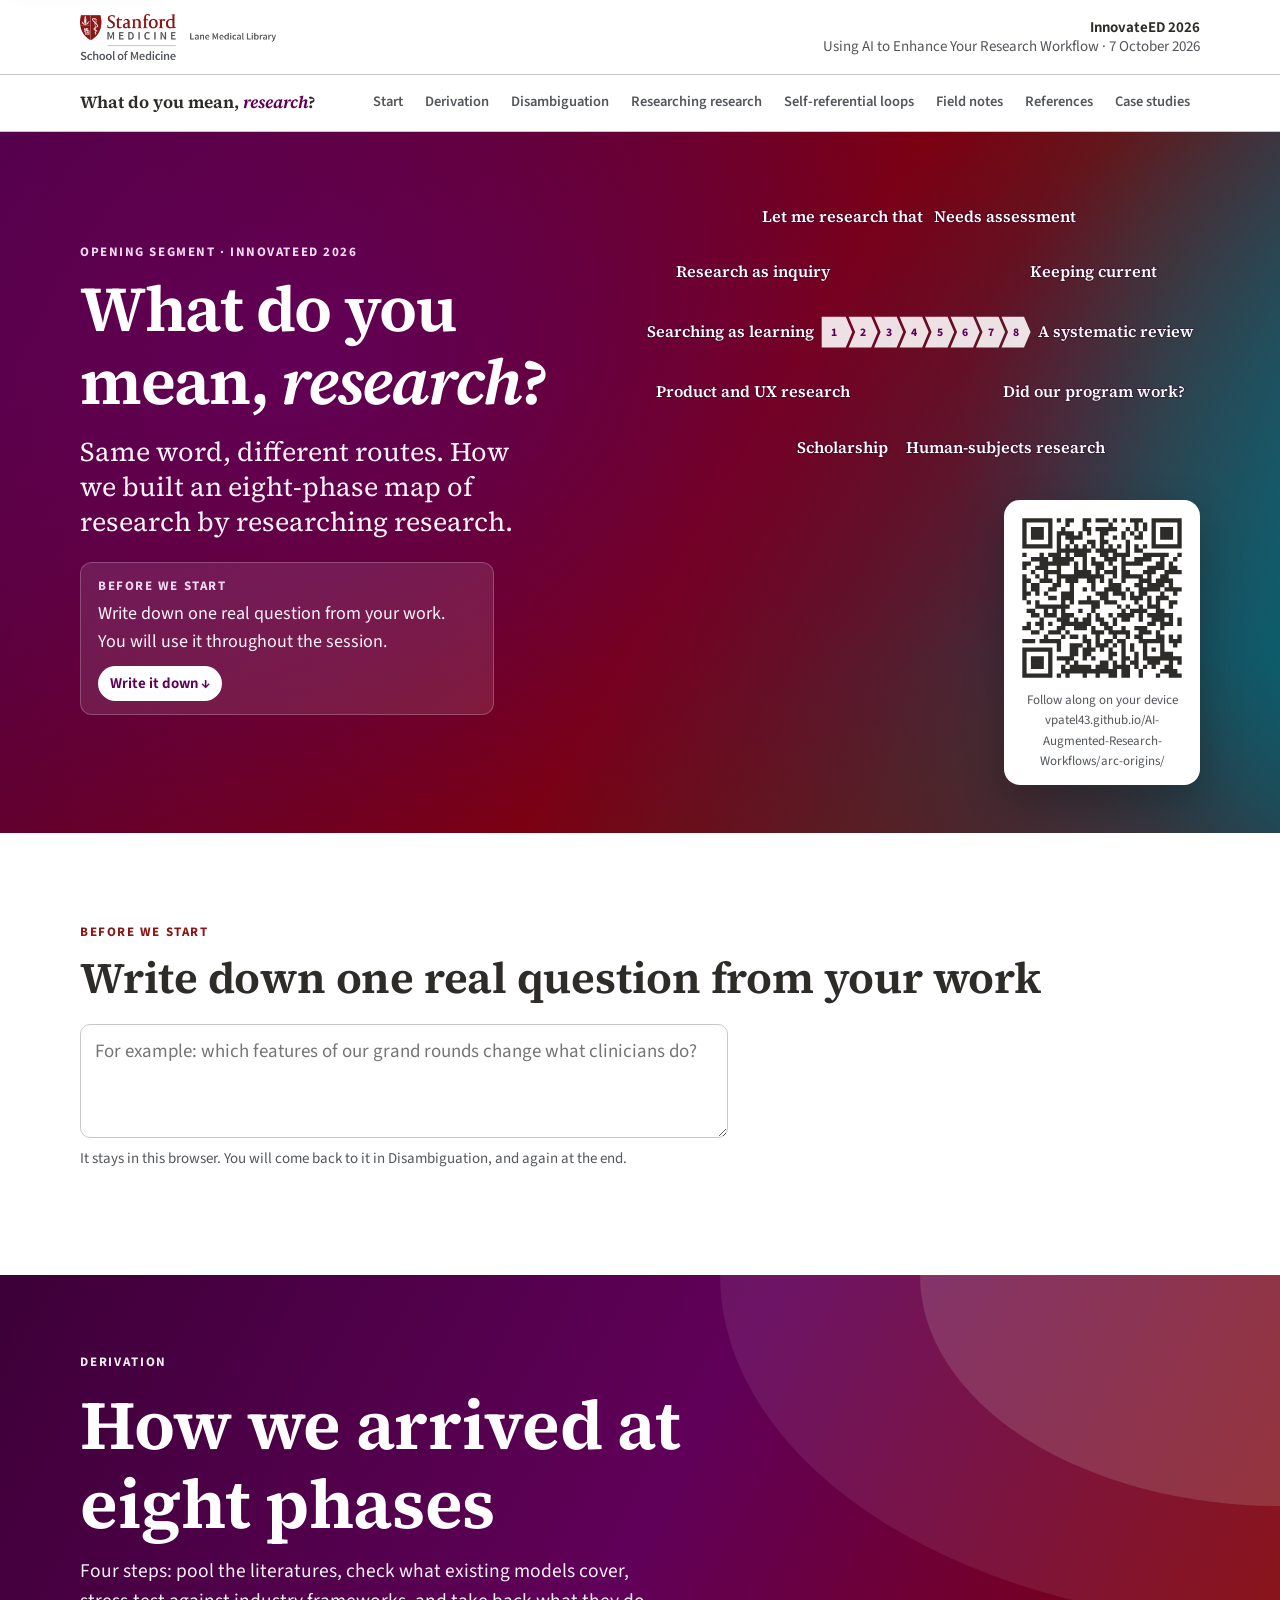
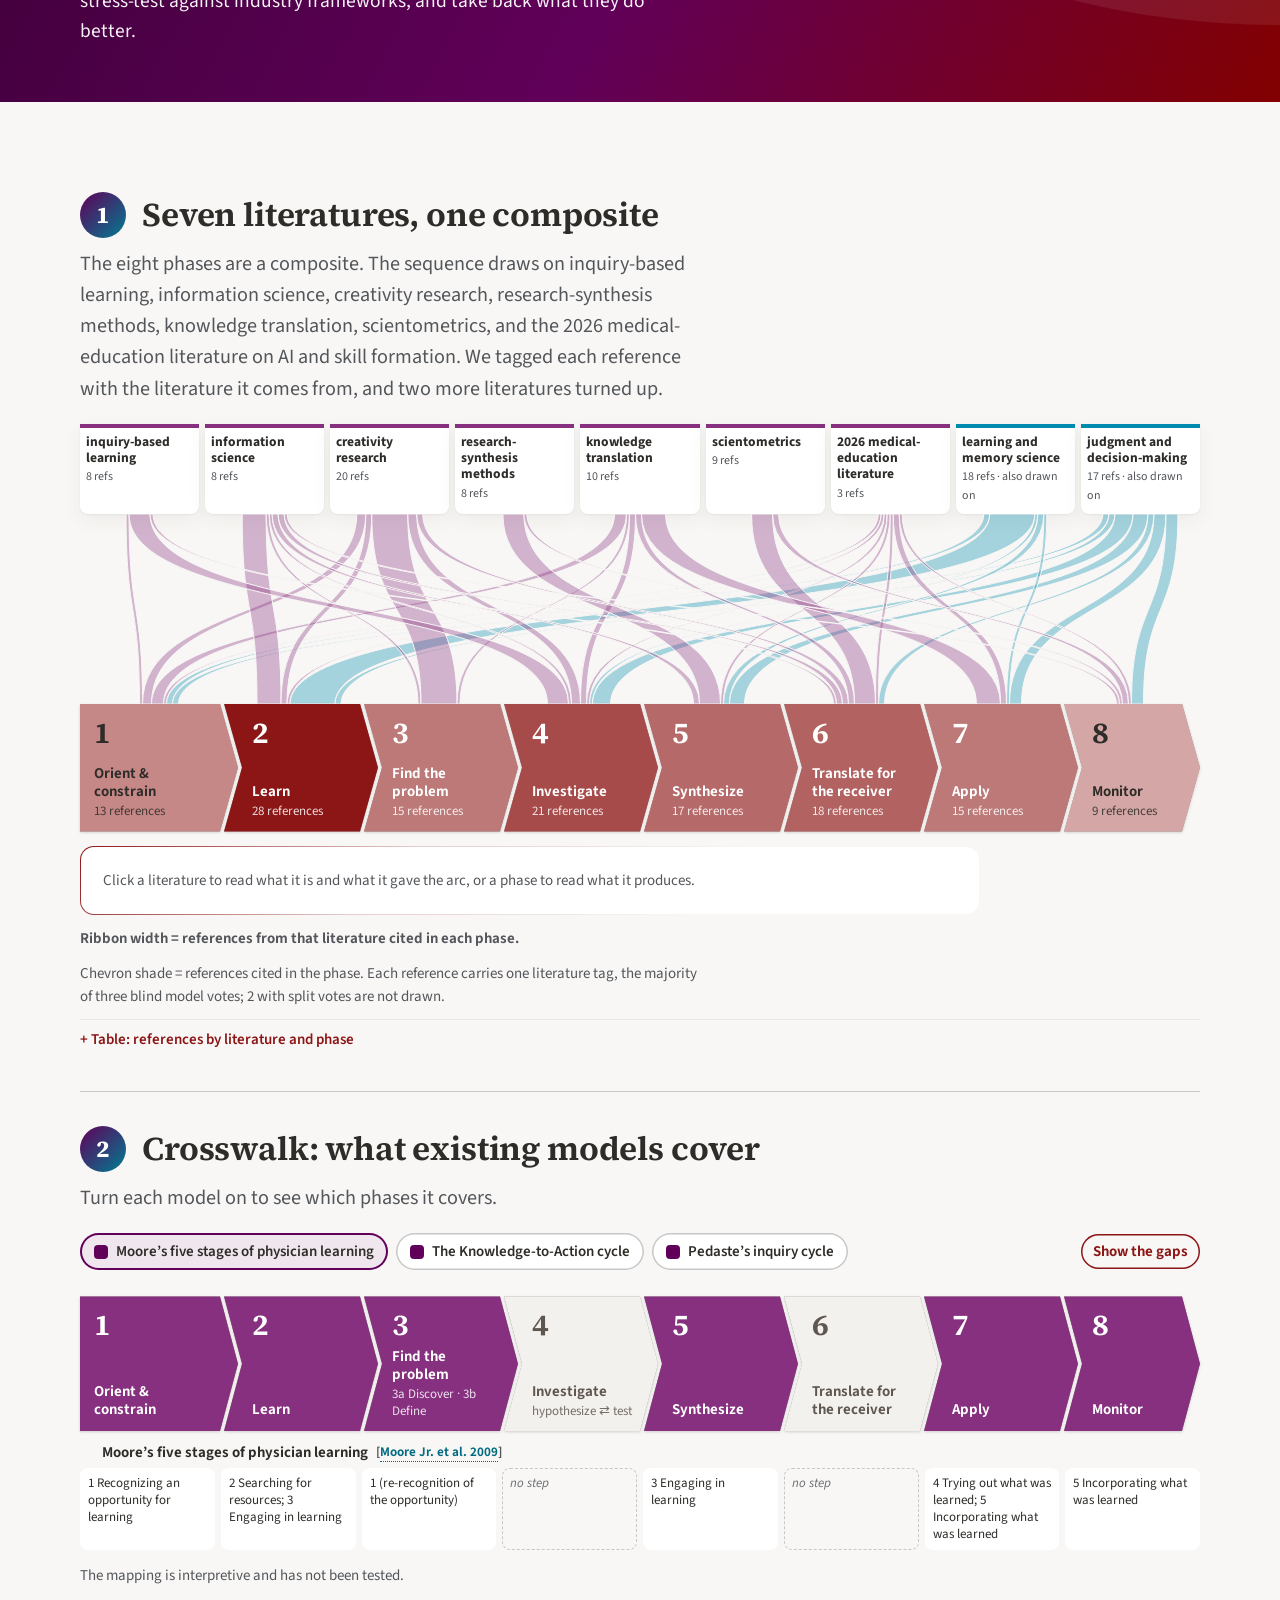
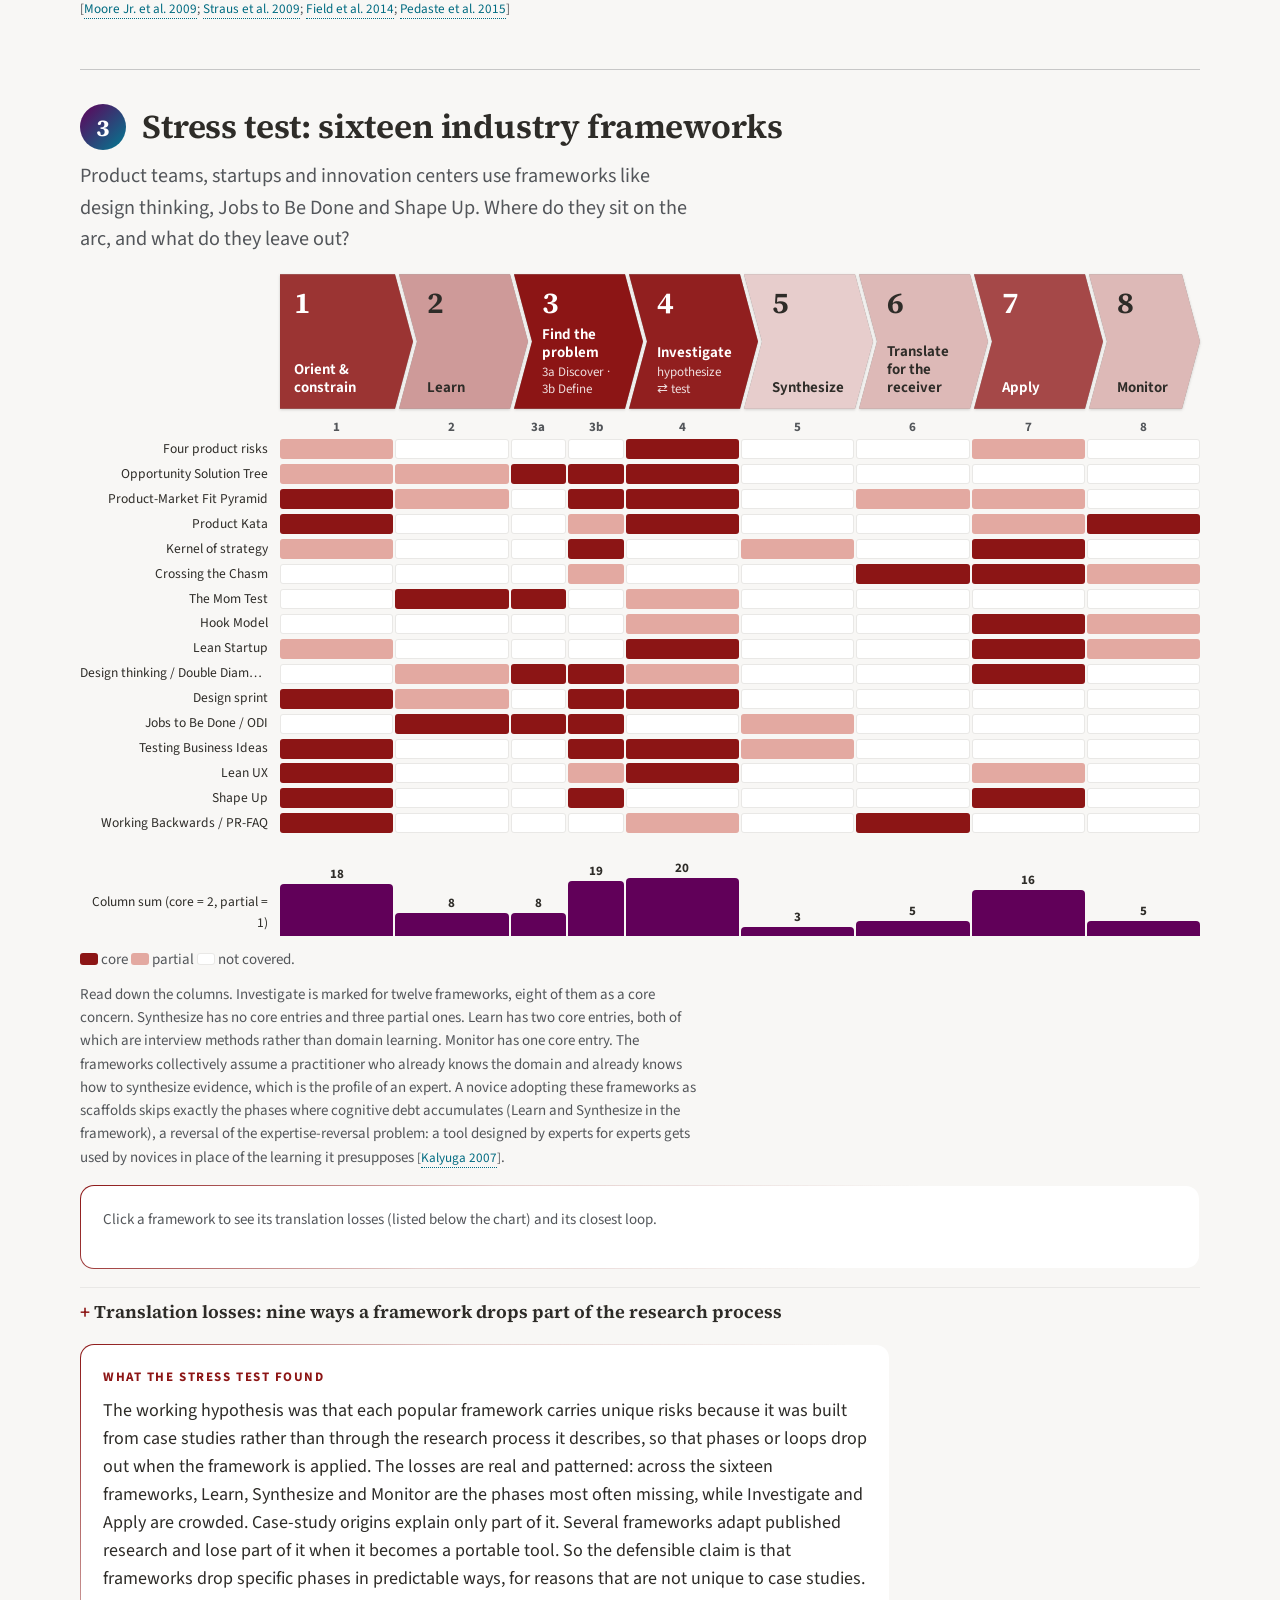
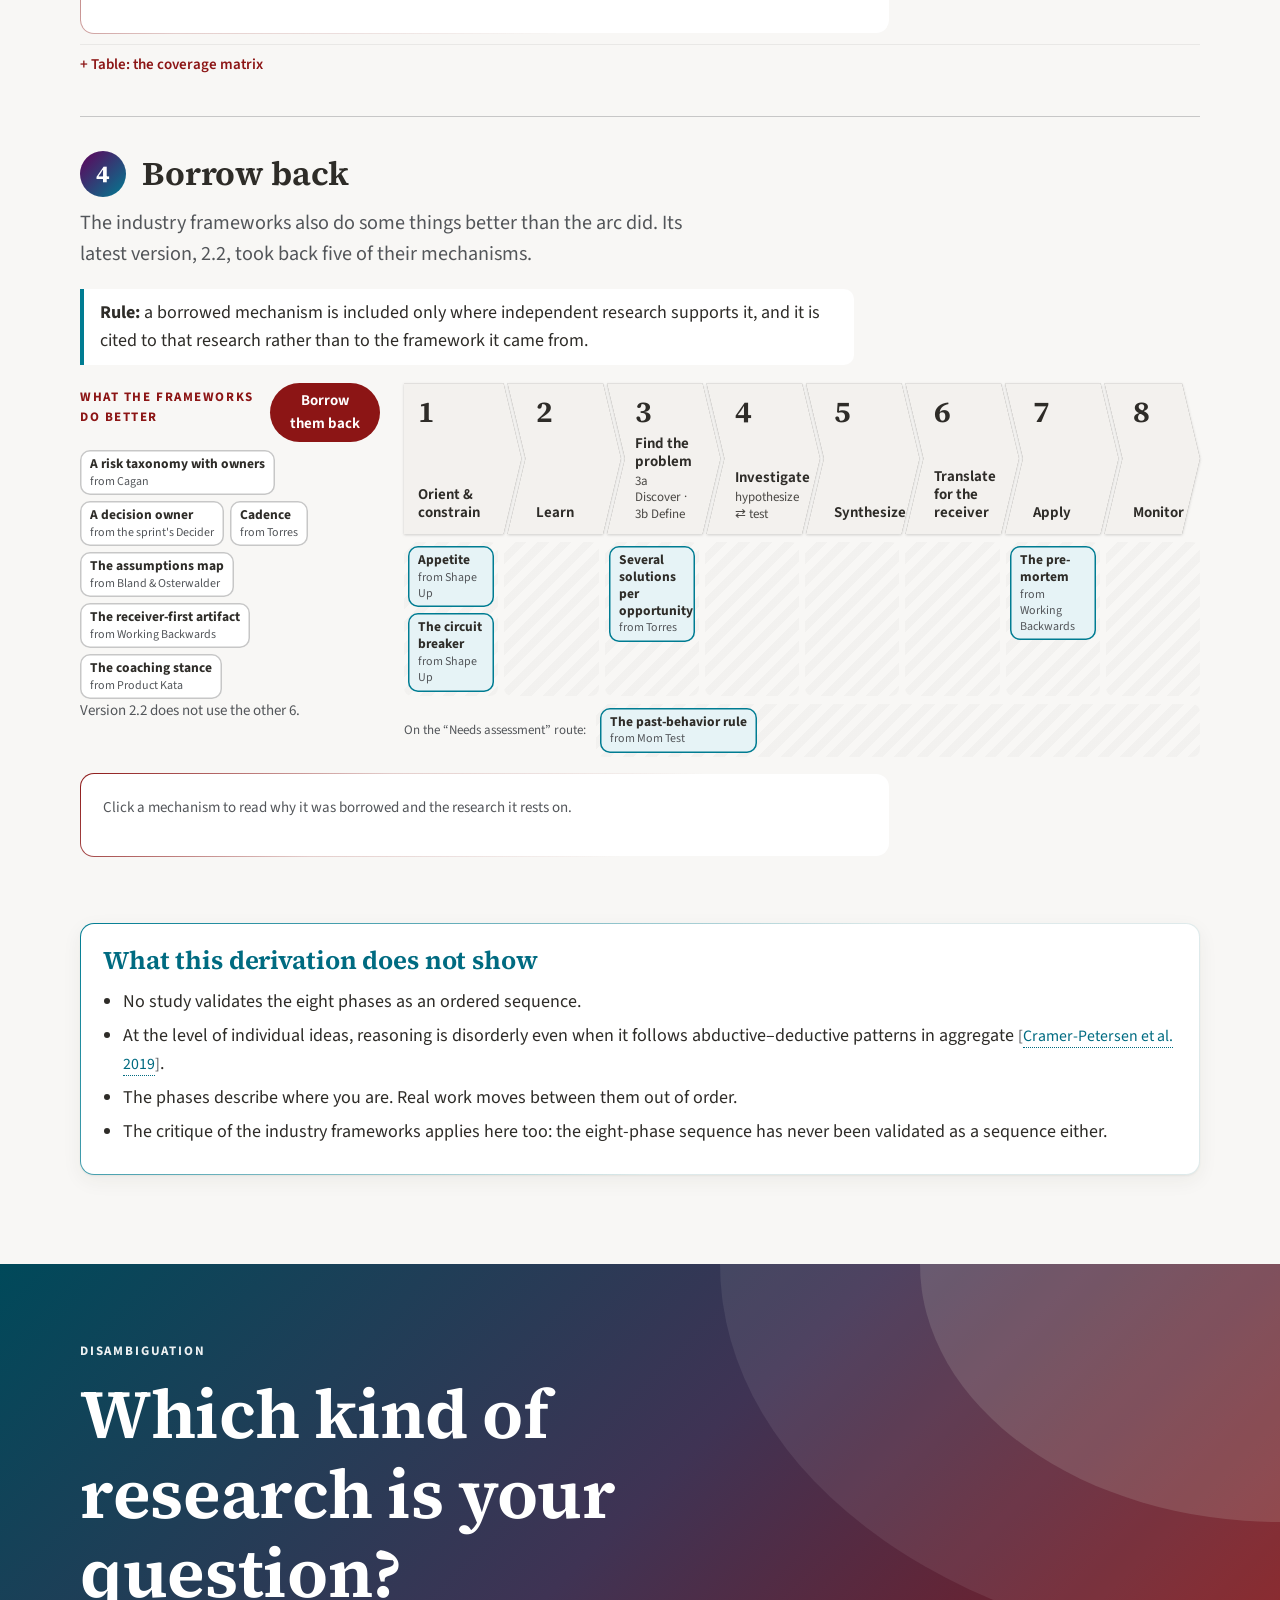
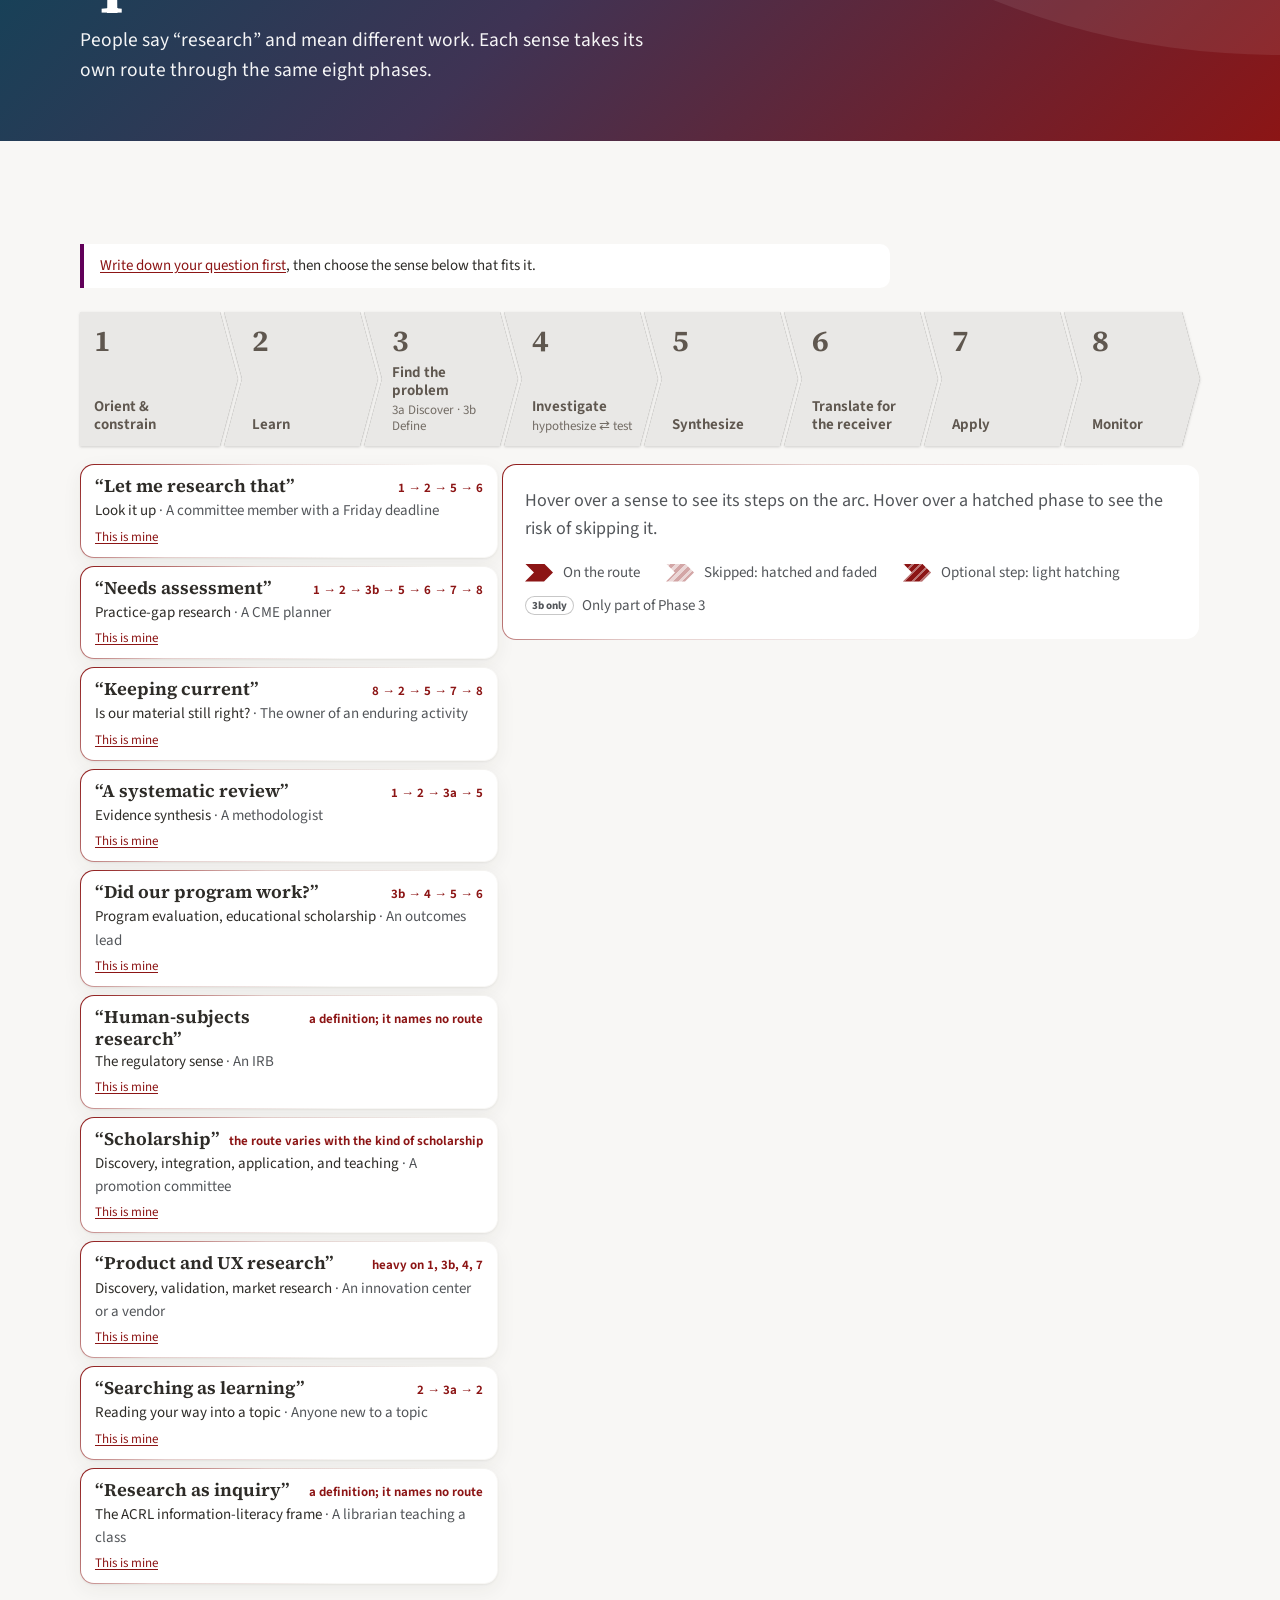
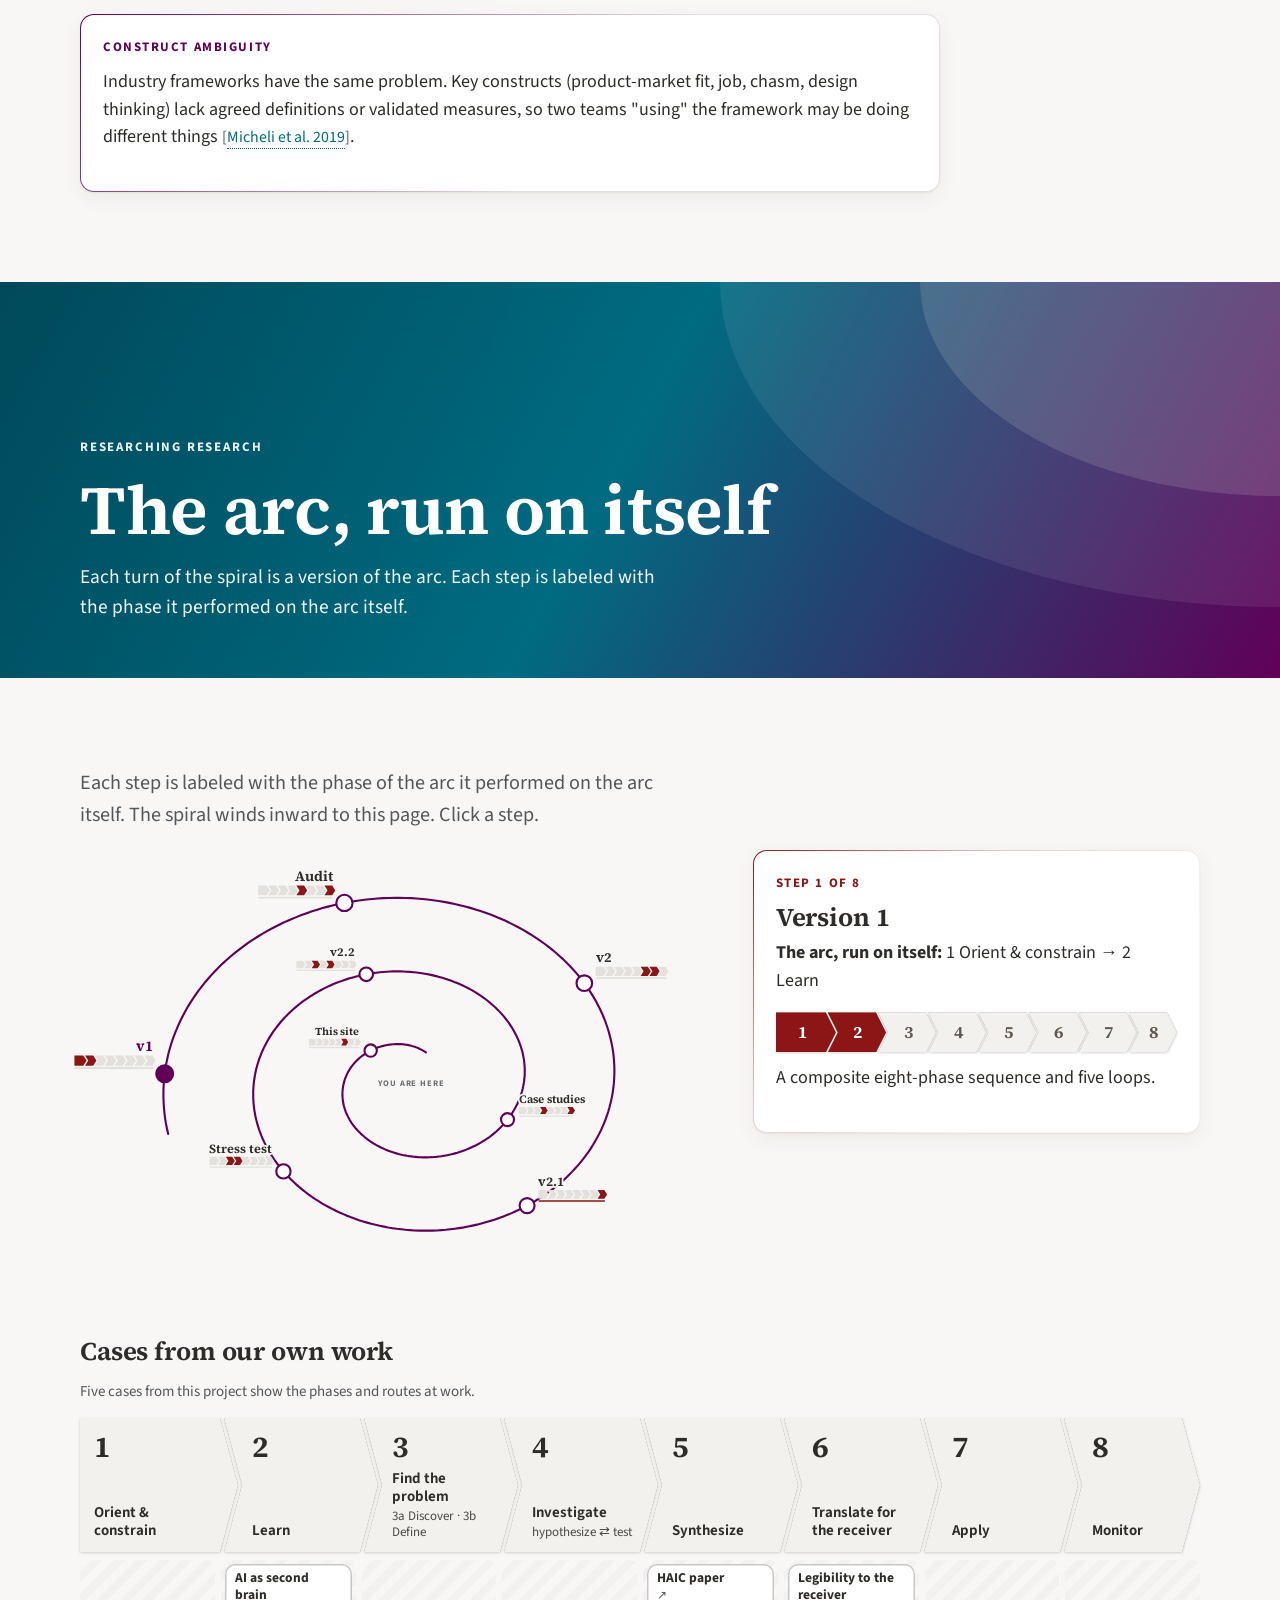
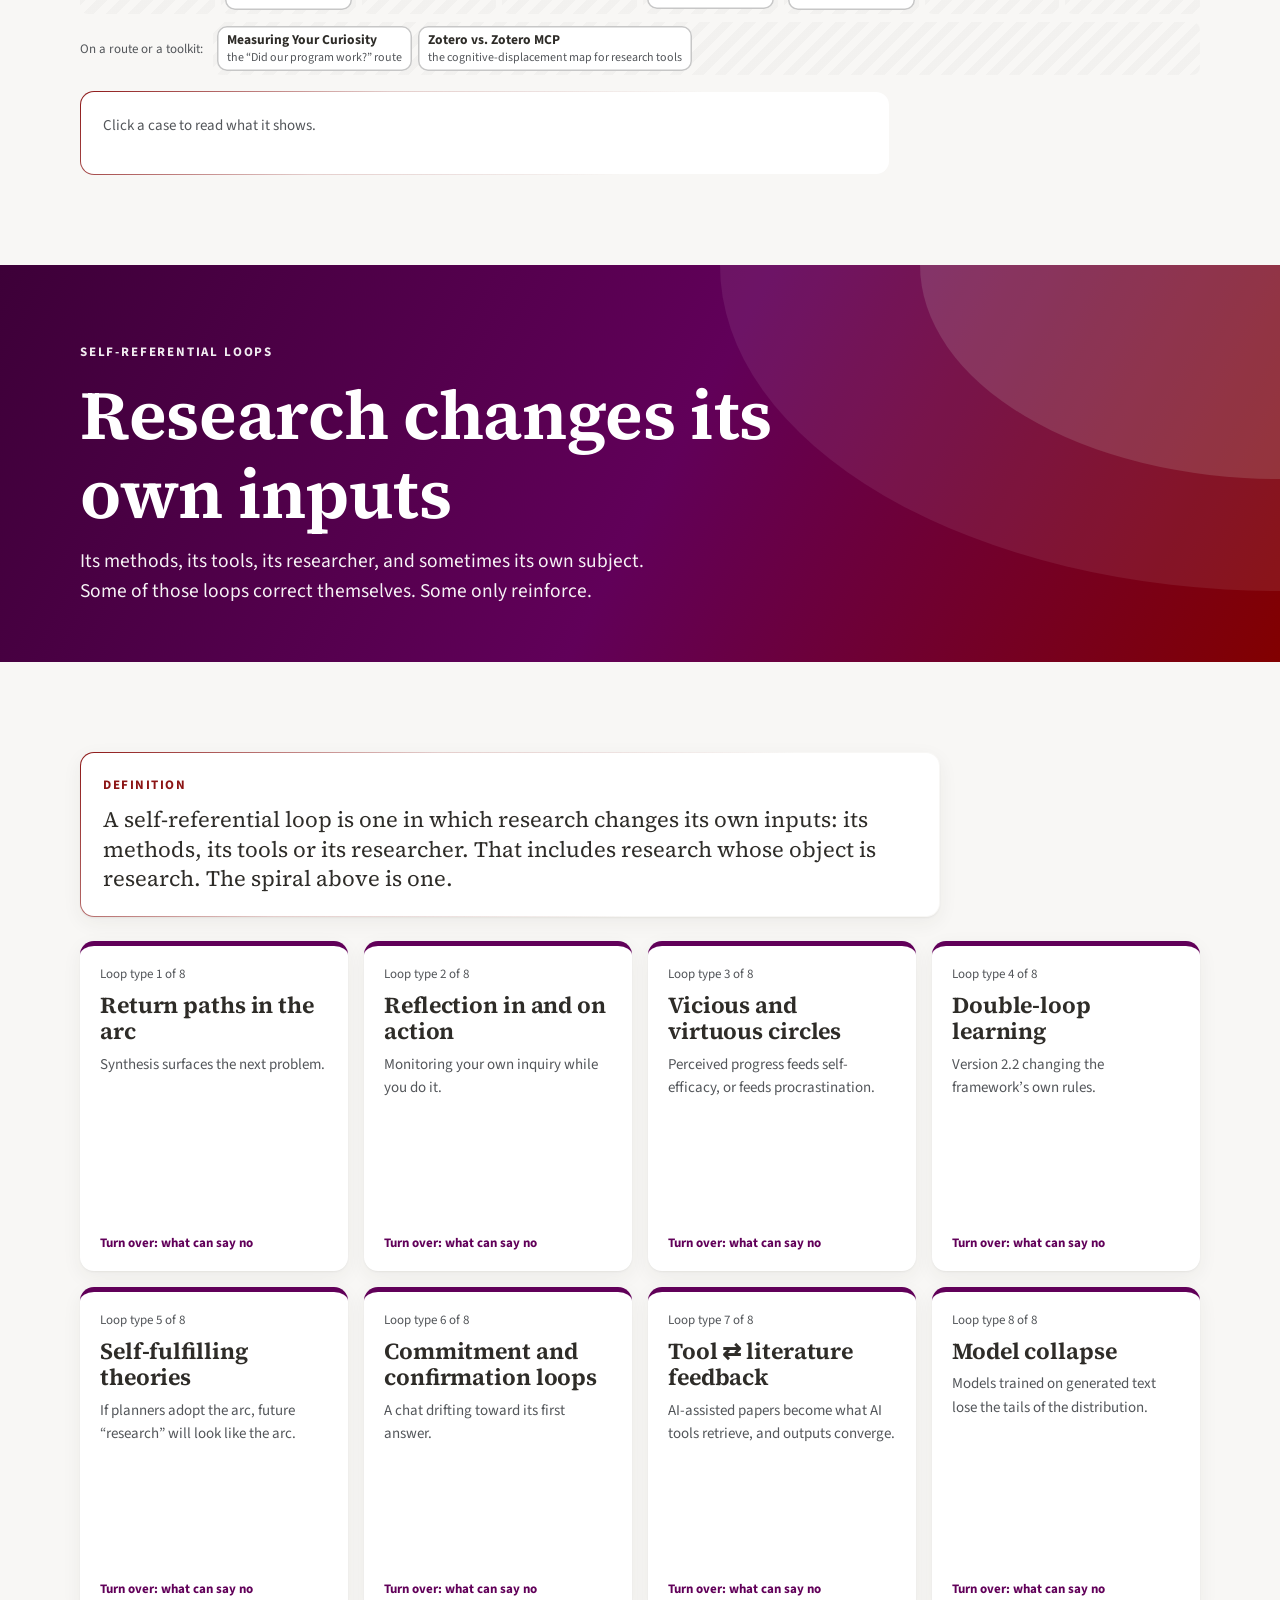
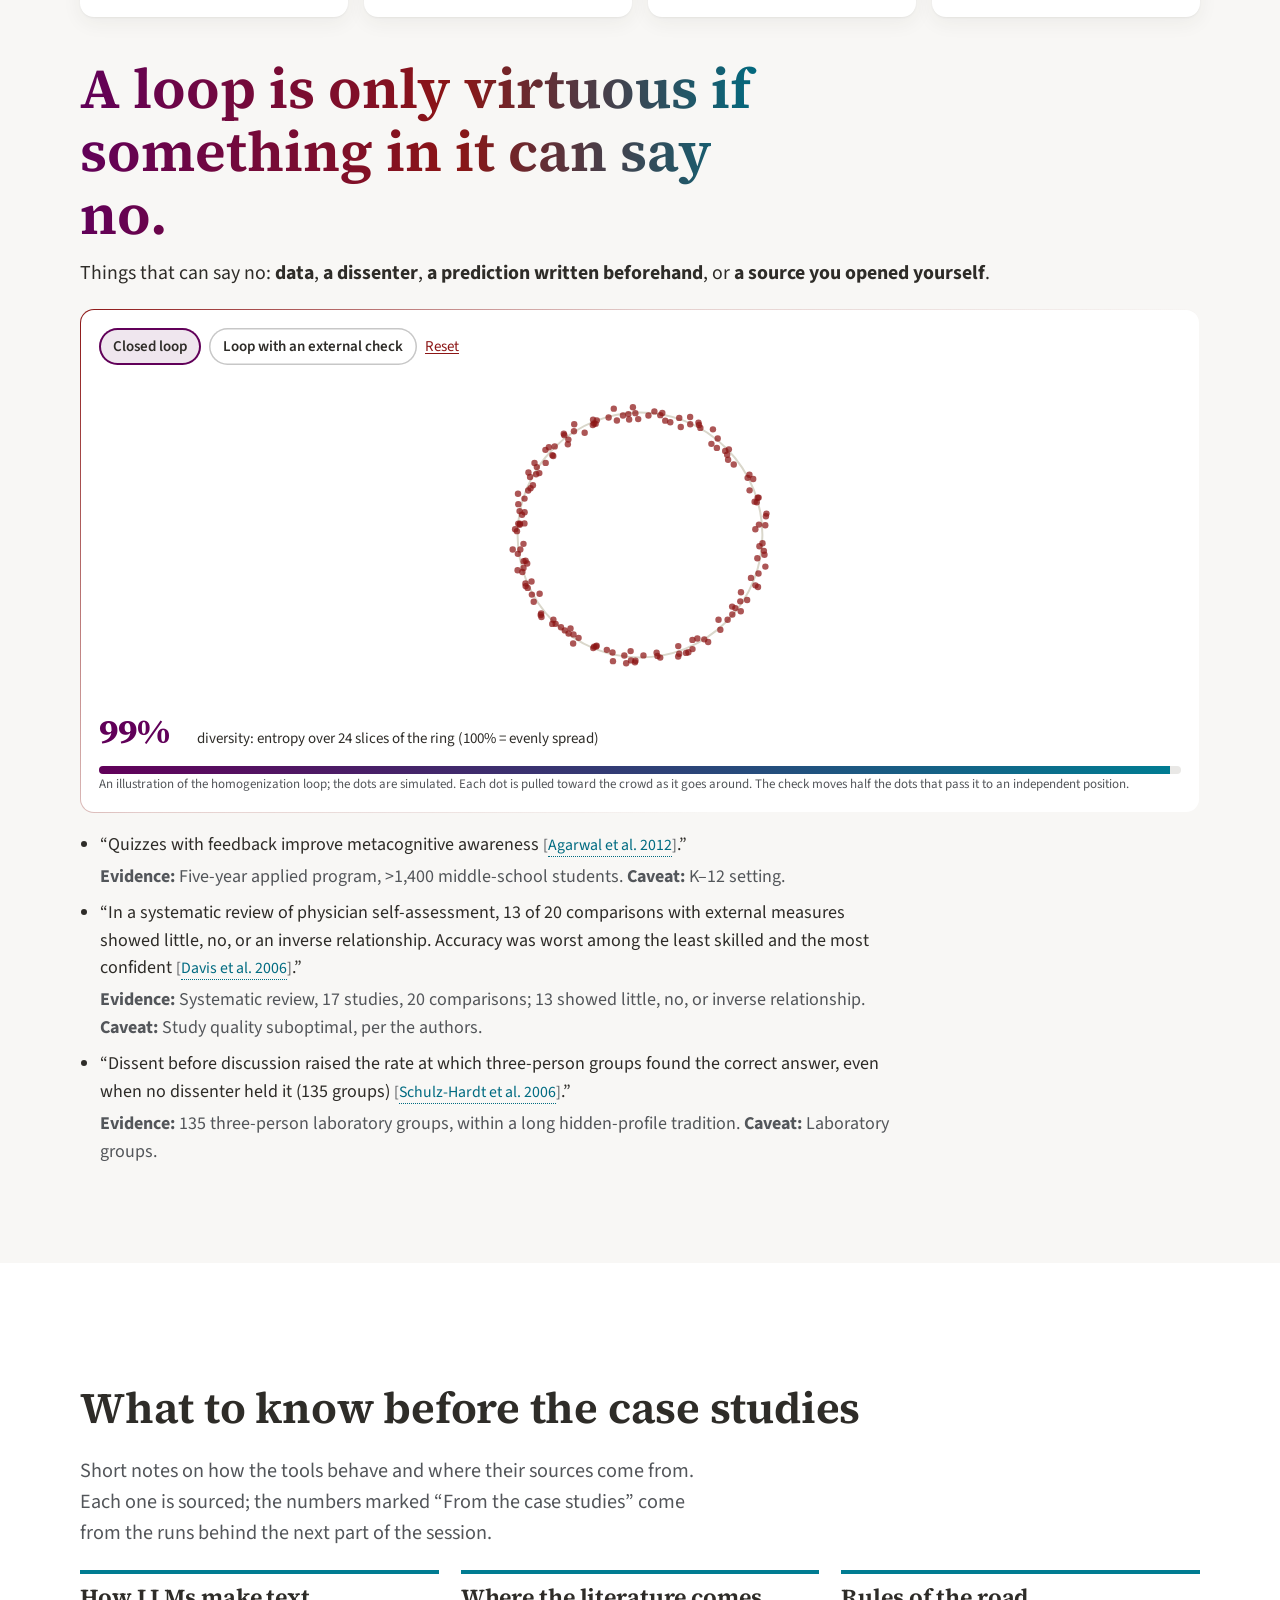
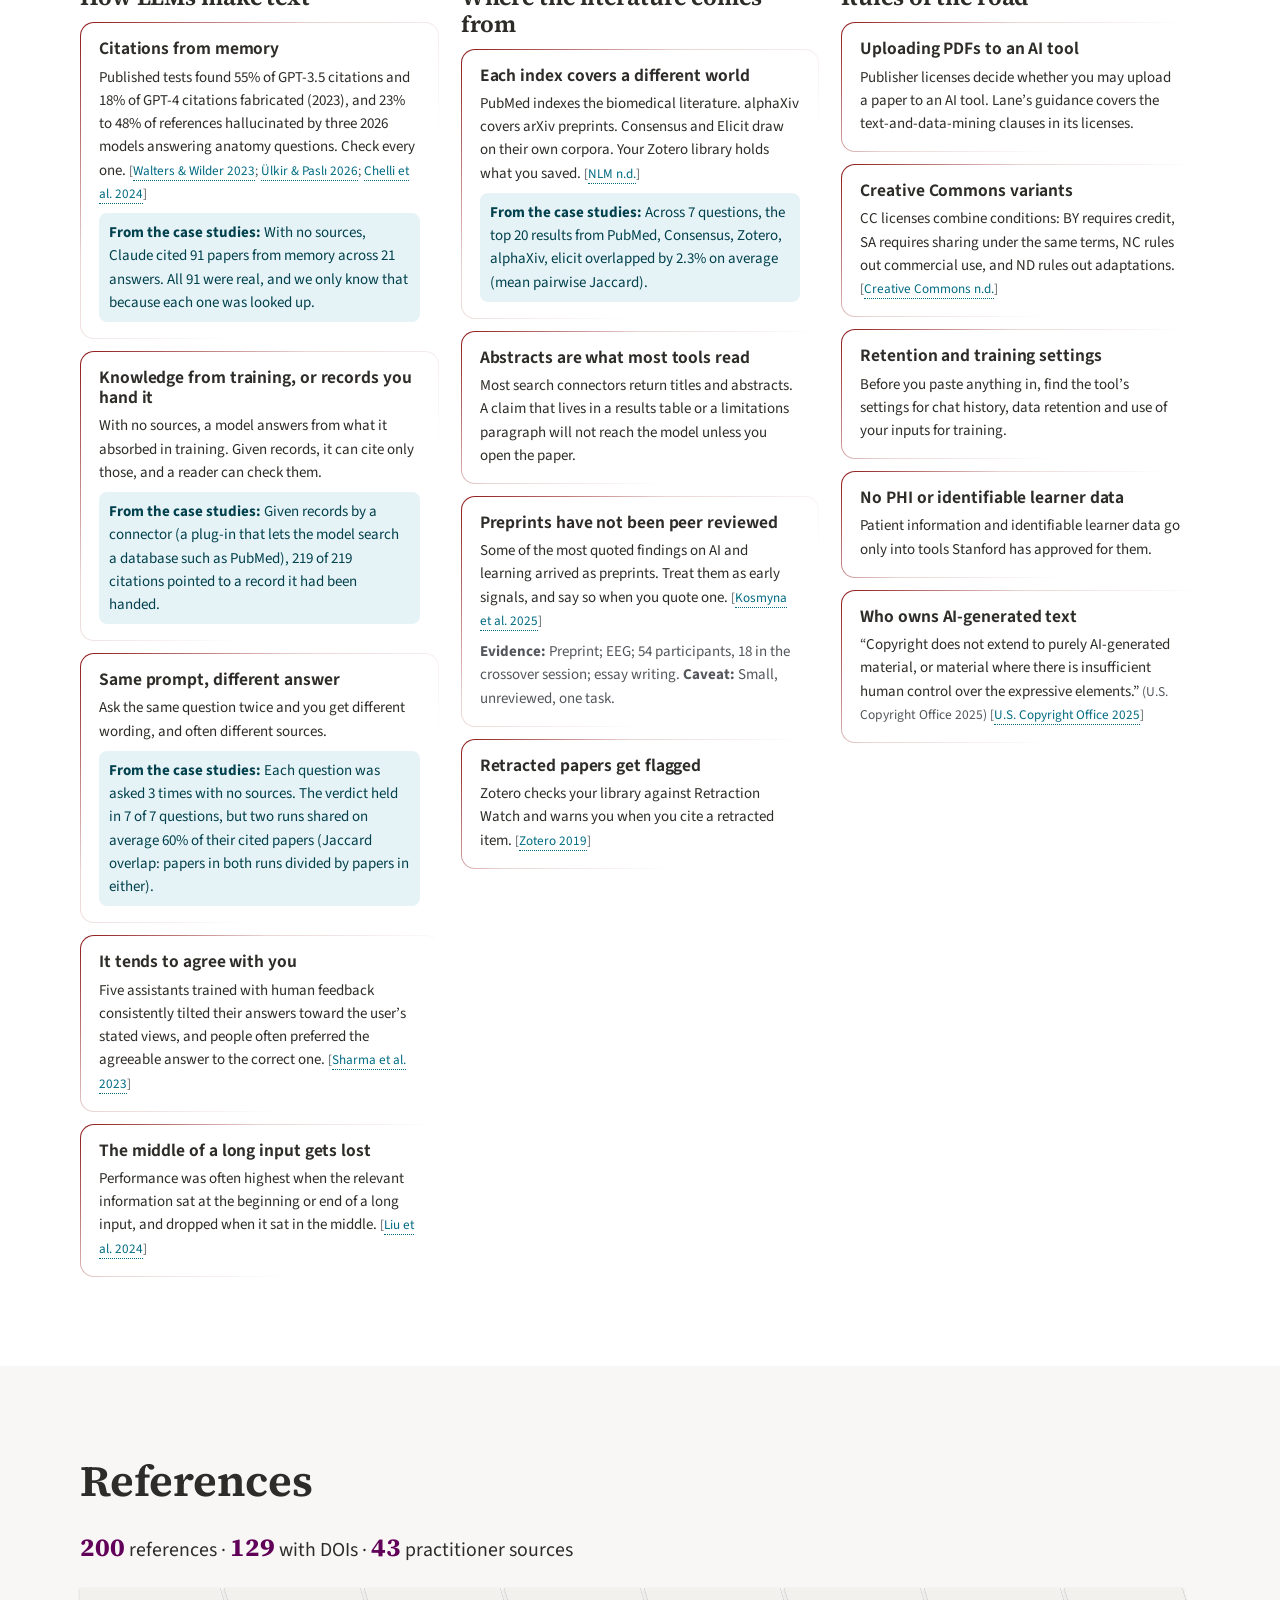
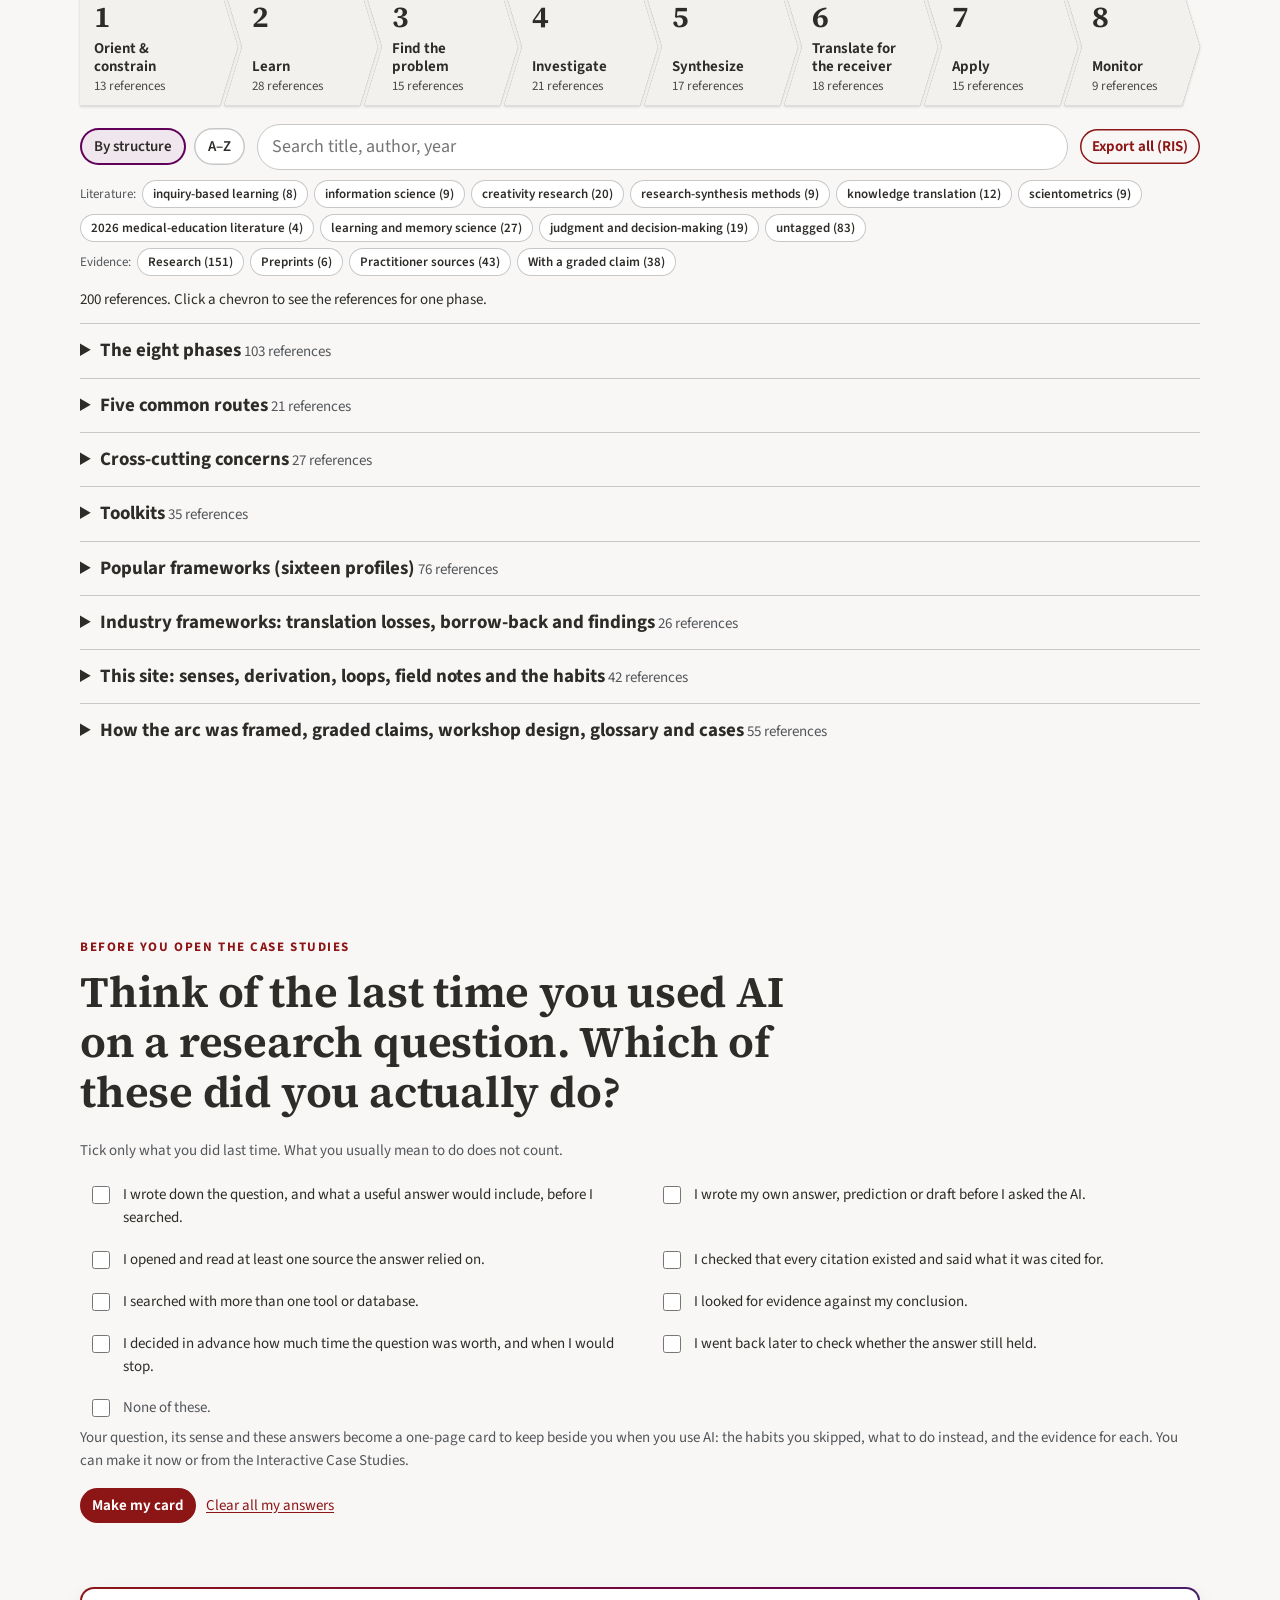
==== arc-origins/index.html @ 18c0b7d6 "Update the workshop sites Built by arc-origins/pipeline/deploy.py: the Convergence Explorer at the r" ====
<!doctype html>
<html lang="en">
<head>
  <meta charset="utf-8" />
  <meta name="viewport" content="width=device-width, initial-scale=1, viewport-fit=cover" />
  <title>What do you mean, research? · InnovateED 2026</title>
  <meta name="description" content="How the eight-phase research arc was built, by researching research. Opening segment of the InnovateED workshop, Lane Medical Library, Stanford Medicine." />
  <meta name="theme-color" content="#610059" />
  <script>
    document.documentElement.classList.add('js');
    if (window.matchMedia && matchMedia('(prefers-reduced-motion: reduce)').matches) document.documentElement.classList.add('reduced');
  </script>
  <script type="module" crossorigin src="./assets/index-gyxN5Q0o.js"></script>
  <link rel="stylesheet" crossorigin href="./assets/index-CGAwBonw.css">
</head>
<body>
  <a class="skip-link" href="#main">Skip to content</a>

  <header class="brandbar">
    <div class="wrap">
      <img id="logo" alt="Stanford Medicine, School of Medicine, Lane Medical Library" width="704" height="165" />
      <div class="meta"><b>InnovateED 2026</b><br />Using AI to Enhance Your Research Workflow · 7 October 2026</div>
    </div>
  </header>

  <nav class="site-nav" id="site-nav" aria-label="Sections of this page">
    <div class="wrap">
      <a class="nav-title" href="#s0">What do you mean, <em>research</em>?</a>
      <button class="nav-toggle" type="button" aria-expanded="false" aria-controls="nav-list">
        <span class="nav-toggle-label">Sections</span><span class="nav-current" aria-hidden="true"></span><span class="nav-caret" aria-hidden="true"></span>
      </button>
      <ol class="nav-list" id="nav-list">
        <li><a href="#moves" data-sec="moves">Start</a></li>
        <li><a href="#d2" data-sec="s2">Derivation</a></li>
        <li><a href="#d1" data-sec="s1">Disambiguation</a></li>
        <li><a href="#d3" data-sec="s3">Researching research</a></li>
        <li><a href="#d4" data-sec="s4">Self-referential loops</a></li>
        <li><a href="#s5" data-sec="s5">Field notes</a></li>
        <li><a href="#s6" data-sec="s6">References</a></li>
        <li><a href="#s7" data-sec="s7">Case studies</a></li>
      </ol>
    </div>
    <div class="nav-progress" aria-hidden="true"><span></span></div>
  </nav>

  <section class="origins-hero" id="s0" data-slide="hero" aria-labelledby="hero-title">
    <div class="wrap">
      <div class="hero-word" aria-hidden="true"><svg id="hero-burst" class="viz"></svg></div>
      <div class="hero-copy">
        <p class="eyebrow">Opening segment · InnovateED 2026</p>
        <h1 id="hero-title">What do you mean, <em>research</em>?</h1>
        <p class="sub">Same word, different routes. How we built an eight-phase map of research by researching research.</p>
        <div class="opening-moves" id="opening-moves"></div>
      </div>
      <div class="qr-tile" id="hero-qr"></div>
    </div>
  </section>

  <main id="main">
    <section class="block moves-block" id="moves" data-slide="moves" aria-labelledby="moves-title">
      <div class="wrap">
        <p class="eyebrow rv">Before we start</p>
        <h2 id="moves-title" class="rv">Write down one real question from your work</h2>
        <div id="moves-body"></div>
      </div>
    </section>

    <div class="divider origins" id="d2" data-slide="d2">
      <div class="shape-a"></div><div class="shape-b"></div>
      <div class="wrap"><span class="step">Derivation</span><h2>How we arrived at eight phases</h2>
        <p>Four steps: pool the literatures, check what existing models cover, stress-test against industry frameworks, and take back what they do better.</p></div>
    </div>
    <section class="block" id="s2" aria-labelledby="s2-title">
      <div class="wrap">
        <h2 id="s2-title" class="visually-hidden">Derivation</h2>
        <div id="derivation"></div>
      </div>
    </section>

    <div class="divider mixed" id="d1" data-slide="d1">
      <div class="shape-a"></div><div class="shape-b"></div>
      <div class="wrap"><span class="step">Disambiguation</span><h2>Which kind of research is your question?</h2>
        <p>People say “research” and mean different work. Each sense takes its own route through the same eight phases.</p></div>
    </div>
    <section class="block" id="s1" data-slide="disambiguation" aria-labelledby="s1-title">
      <div class="wrap">
        <h2 id="s1-title" class="visually-hidden">Disambiguation</h2>
        <div class="your-question" id="your-question" aria-live="polite"></div>
        <div id="senses"></div>
      </div>
    </section>

    <div class="divider inquiry" id="d3" data-slide="d3">
      <div class="shape-a"></div><div class="shape-b"></div>
      <div class="wrap"><span class="step">Researching research</span><h2>The arc, run on itself</h2>
        <p>Each turn of the spiral is a version of the arc. Each step is labeled with the phase it performed on the arc itself.</p></div>
    </div>
    <section class="block" id="s3" aria-labelledby="s3-title">
      <div class="wrap">
        <h2 id="s3-title" class="visually-hidden">Researching research</h2>
        <div id="spiral"></div>
      </div>
    </section>

    <div class="divider origins" id="d4" data-slide="d4">
      <div class="shape-a"></div><div class="shape-b"></div>
      <div class="wrap"><span class="step">Self-referential loops</span><h2>Research changes its own inputs</h2>
        <p>Its methods, its tools, its researcher, and sometimes its own subject. Some of those loops correct themselves. Some only reinforce.</p></div>
    </div>
    <section class="block" id="s4" data-slide="loops" aria-labelledby="s4-title">
      <div class="wrap">
        <h2 id="s4-title" class="visually-hidden">Self-referential loops</h2>
        <div id="loops"></div>
      </div>
    </section>

    <section class="block alt" id="s5" data-slide="fieldnotes" aria-labelledby="s5-title">
      <div class="wrap">
        <p class="eyebrow rv">Field notes before you use the tools</p>
        <h2 id="s5-title" class="rv">What to know before the case studies</h2>
        <div id="primer"></div>
      </div>
    </section>

    <section class="block" id="s6" data-slide="references" aria-labelledby="s6-title">
      <div class="wrap">
        <h2 id="s6-title" class="rv">References</h2>
        <div id="references"></div>
      </div>
    </section>

    <section class="block bridge-block" id="s7" aria-labelledby="s7-title">
      <div class="wrap">
        <div class="habits-block" id="habits" data-slide="habits">
          <p class="eyebrow rv">Before you open the case studies</p>
          <h2 id="habits-title" class="rv">Think of the last time you used AI on a research question. Which of these did you actually do?</h2>
          <div id="habits-body"></div>
        </div>
        <h2 id="s7-title" class="visually-hidden">Bridge to the Interactive Case Studies</h2>
        <div id="bridge" data-slide="bridge"></div>
      </div>
    </section>
  </main>

  <footer class="site-foot">
    <div class="wrap">
      <img id="logo-foot" alt="Stanford Medicine, School of Medicine, Lane Medical Library" width="704" height="165" />
      <span id="foot-text"></span>
    </div>
  </footer>
</body>
</html>
---- arc-origins/assets/index-CGAwBonw.css ----
@font-face{font-family:"Source Sans 3";font-style:normal;font-weight:200 900;font-display:swap;src:url(./source-sans-3-latin-wght-normal-BqRLTx4X.woff2) format("woff2-variations")}@font-face{font-family:"Source Sans 3";font-style:italic;font-weight:200 900;font-display:swap;src:url(./source-sans-3-latin-wght-italic-Bg-PIjcQ.woff2) format("woff2-variations")}@font-face{font-family:"Source Serif 4";font-style:normal;font-weight:200 900;font-display:swap;src:url(./source-serif-4-latin-wght-normal-D9elroTD.woff2) format("woff2-variations")}@font-face{font-family:"Source Serif 4";font-style:italic;font-weight:200 900;font-display:swap;src:url(./source-serif-4-latin-wght-italic-D2yaqPoE.woff2) format("woff2-variations")}:root{--cardinal: #8C1515;--cool-grey: #53565A;--rule: #C7C7C7;--cardinal-bright: #B1040E;--cardinal-dark: #820000;--black: #2E2C28;--fog: #F8F7F5;--fog-2: #E9E8E6;--sand: #DAD7CB;--stone: #7F7776;--stone-dark: #5F574F;--plum: #610059;--spirited: #E04F39;--poppy: #E98300;--lagunita: #007C92;--lagunita-dark: #006B81;--palo-verde: #279989;--palo-alto: #175E54;--sky: #4198B5;--white: #FFFFFF;--ep-pubmed: #016895;--ep-consensus: #D1660F;--ep-zotero: #279989;--ep-alphaxiv: #C74632;--ep-elicit: #009AB4;--ep-biorxiv: #7F7776;--human: var(--black);--ok: #1E7B4E;--ok-tint: #E2F1E8;--warn: #9E5C00;--warn-tint: #FBECD5;--bad: #B1040E;--bad-tint: #FAE1DF;--warm: linear-gradient(90deg, var(--cardinal), var(--spirited), var(--poppy));--cool: linear-gradient(90deg, var(--lagunita), var(--palo-verde), var(--sky));--diverge-cool: #006B81;--diverge-mid: #EFEDE8;--diverge-warm: #8C1515;--serif: "Source Serif 4", "Times New Roman", Georgia, serif;--sans: "Source Sans 3", Arial, Helvetica, sans-serif;--fs-body: 18px;--fs-small: 15px;--fs-tiny: 13px;--lh: 1.55;--ink: var(--black);--ink-2: var(--cool-grey);--ink-3: #6B6E72;--maxw: 1200px;--gutter: clamp(16px, 4vw, 40px);--radius: 14px;--shadow: 0 1px 2px rgba(46, 44, 40, .06), 0 6px 20px rgba(46, 44, 40, .06);--shadow-hover: 0 2px 4px rgba(46, 44, 40, .08), 0 14px 34px rgba(46, 44, 40, .12);--dur: .3s}html[data-present]{--fs-body: 22px;--fs-small: 18px;--fs-tiny: 15px}*,*:before,*:after{box-sizing:border-box}html{-webkit-text-size-adjust:100%;scroll-behavior:smooth;scroll-padding-top:84px}body{margin:0;font-family:var(--sans);font-size:var(--fs-body);line-height:var(--lh);color:var(--ink);background:var(--fog);font-feature-settings:"kern","liga";-webkit-font-smoothing:antialiased}h1,h2,h3,h4{font-family:var(--serif);font-weight:650;line-height:1.15;margin:0 0 .5em;letter-spacing:-.005em}h2{font-size:clamp(30px,3.4vw,44px)}h3{font-size:clamp(22px,2vw,27px)}h4{font-size:20px;font-family:var(--sans);font-weight:650}p{margin:0 0 1em}a{color:var(--cardinal);text-underline-offset:2px}a:hover{color:var(--cardinal-bright)}small,.small{font-size:var(--fs-small)}.tiny{font-size:var(--fs-tiny)}.muted{color:var(--ink-2)}.num{font-variant-numeric:tabular-nums}button{font:inherit;color:inherit}img{max-width:100%;height:auto;display:block}:focus-visible{outline:3px solid var(--lagunita);outline-offset:2px;border-radius:4px}.skip-link{position:absolute;left:12px;top:-60px;z-index:100;background:var(--white);color:var(--cardinal);padding:10px 14px;border-radius:8px;box-shadow:var(--shadow)}.skip-link:focus{top:12px}.visually-hidden{position:absolute!important;width:1px;height:1px;overflow:hidden;clip:rect(0 0 0 0);clip-path:inset(50%);white-space:nowrap}.wrap{max-width:var(--maxw);margin:0 auto;padding:0 var(--gutter)}section.block{padding:clamp(48px,7vw,96px) 0}.lede{font-size:1.12em;color:var(--ink-2);max-width:62ch}.eyebrow{font-family:var(--sans);font-size:var(--fs-tiny);font-weight:700;letter-spacing:.12em;text-transform:uppercase;color:var(--cardinal);margin:0 0 10px}.demo-banner{position:sticky;top:0;z-index:60;background:repeating-linear-gradient(135deg,#fff6d6 0 14px,#ffefb8 14px 28px);color:#5a4300;text-align:center;font-weight:650;font-size:var(--fs-small);padding:6px 12px;border-bottom:1px solid #E8D27A}.brandbar{background:var(--white);border-bottom:1px solid var(--rule)}.brandbar .wrap{display:flex;align-items:center;justify-content:space-between;gap:16px;padding-top:14px;padding-bottom:14px}.brandbar img{height:46px;width:auto}.brandbar .meta{font-size:var(--fs-small);color:var(--ink-2);text-align:right;line-height:1.3}.brandbar .meta b{color:var(--ink);font-weight:650}@media(max-width:560px){.brandbar img{height:34px}.brandbar .meta{display:none}}.btn{display:inline-flex;align-items:center;gap:8px;cursor:pointer;border:0;border-radius:999px;padding:11px 20px;font-weight:650;background:var(--cardinal);color:var(--white);transition:background var(--dur),transform var(--dur),box-shadow var(--dur)}.btn:hover{background:var(--cardinal-bright);color:var(--white);box-shadow:var(--shadow-hover)}.btn.ghost{background:transparent;color:var(--cardinal);box-shadow:inset 0 0 0 1.5px currentColor}.btn.ghost:hover{background:#8c15150f}.btn.small{padding:6px 12px;font-size:var(--fs-small)}.linkbtn{background:none;border:0;padding:0;color:var(--cardinal);cursor:pointer;text-decoration:underline;text-underline-offset:2px;font-size:var(--fs-small)}.chip{display:inline-flex;align-items:center;gap:6px;padding:3px 10px;border-radius:999px;font-size:var(--fs-tiny);font-weight:600;background:var(--fog-2);color:var(--ink);line-height:1.5;white-space:nowrap}.chip.outline{background:transparent;box-shadow:inset 0 0 0 1px var(--rule)}.badge{display:inline-flex;align-items:center;gap:6px;padding:2px 9px;border-radius:6px;font-size:var(--fs-tiny);font-weight:700;letter-spacing:.02em}.badge.d-low{background:#e0eef1;color:#00515f}.badge.d-moderate{background:#efe9da;color:#5c4a1e}.badge.d-high{background:#f6dedb;color:var(--cardinal-dark)}.badge.d-na{background:var(--fog-2);color:var(--ink-2)}.badge.caveat{background:#fff1c7;color:#5a4300}.swatch{width:12px;height:12px;border-radius:3px;display:inline-block;flex:none}.dot{width:10px;height:10px;border-radius:50%;display:inline-block;flex:none}.card{position:relative;border-radius:var(--radius);padding:22px;background:linear-gradient(var(--white),var(--white)) padding-box,linear-gradient(135deg,var(--cardinal) 0%,rgba(140,21,21,.18) 35%,rgba(140,21,21,0) 70%) border-box;border:1px solid transparent;box-shadow:var(--shadow);transition:box-shadow var(--dur),transform var(--dur)}.card:hover{box-shadow:var(--shadow-hover)}.card.flat{box-shadow:none}.card.muted-card{background:linear-gradient(var(--fog),var(--fog)) padding-box,linear-gradient(135deg,var(--rule),transparent 70%) border-box}.divider{position:relative;overflow:hidden;color:var(--white);min-height:clamp(260px,44vh,460px);display:flex;align-items:flex-end;isolation:isolate}.divider .wrap{width:100%;position:relative;z-index:2;padding-top:72px;padding-bottom:56px}.divider .step{font-family:var(--sans);font-weight:700;letter-spacing:.14em;text-transform:uppercase;font-size:var(--fs-tiny);opacity:.92}.divider h2{font-size:clamp(36px,5.4vw,72px);margin:10px 0 12px;max-width:18ch;color:var(--white)}.divider p{max-width:58ch;font-size:1.08em;opacity:.95;margin:0}.divider .shape-a,.divider .shape-b{position:absolute;z-index:1;pointer-events:none}.divider .shape-a{right:0;top:0;width:min(46vw,560px);height:82%;border-bottom-left-radius:100%;background:#ffffff14}.divider .shape-b{right:0;top:0;width:min(30vw,360px);height:54%;border-bottom-left-radius:100%;background:#dad7cb29}.divider.warm{background:linear-gradient(118deg,var(--cardinal-dark) 0%,var(--cardinal) 48%,#A8321F 100%)}.divider.cool{background:linear-gradient(118deg,#00495A 0%,var(--lagunita-dark) 50%,var(--palo-alto) 100%)}.divider.mixed{background:linear-gradient(135deg,#00495A 0%,#3F3354 50%,var(--cardinal) 100%)}.divider.plum{background:linear-gradient(118deg,#3D0038 0%,var(--plum) 55%,var(--cardinal-dark) 100%)}.divider.stone{background:linear-gradient(118deg,#3E3833 0%,var(--stone-dark) 55%,var(--stone) 100%)}.picker-bar{position:sticky;top:var(--nav-h, 0px);z-index:40;background:#fffffff2;backdrop-filter:saturate(1.2) blur(10px);-webkit-backdrop-filter:saturate(1.2) blur(10px);border-bottom:1px solid var(--rule)}.picker-bar .wrap{display:flex;align-items:center;gap:14px;padding-top:10px;padding-bottom:10px}.picker-bar .label{font-size:var(--fs-tiny);font-weight:700;letter-spacing:.1em;text-transform:uppercase;color:var(--ink-2);flex:none}.picker-chips{display:flex;gap:8px;overflow-x:auto;scrollbar-width:thin;padding:2px}.qchip{flex:none;cursor:pointer;border:0;border-radius:999px;padding:7px 14px;font-weight:600;font-size:var(--fs-small);background:var(--fog-2);color:var(--ink);transition:background var(--dur),color var(--dur)}.qchip:hover{background:var(--sand)}.qchip[aria-pressed=true]{background:var(--cardinal);color:var(--white)}.qchip .star{color:var(--poppy);margin-right:4px}.qchip[aria-pressed=true] .star{color:#ffd27a}.tip{position:fixed;z-index:90;pointer-events:none;background:var(--white);color:var(--ink);border-radius:10px;padding:10px 12px;box-shadow:0 8px 28px #0000002e;font-size:var(--fs-small);max-width:320px;opacity:0;transform:translateY(4px);transition:opacity .12s,transform .12s;line-height:1.35}.tip.on{opacity:1;transform:none}.tip .v{font-weight:750;font-size:1.15em;display:block}.tip .l{color:var(--ink-2)}.tip .row{display:flex;align-items:center;gap:8px}.tip .key{width:14px;height:2px;flex:none}figure.chart{margin:0}figure.chart figcaption{display:flex;justify-content:space-between;align-items:baseline;gap:12px;margin-bottom:10px;flex-wrap:wrap}figure.chart figcaption .t{font-weight:650}.table-wrap{overflow-x:auto;margin-top:12px}table.data{border-collapse:collapse;width:100%;font-size:var(--fs-small);font-variant-numeric:tabular-nums}table.data th,table.data td{padding:6px 10px;border-bottom:1px solid var(--fog-2);text-align:left;vertical-align:top}table.data th{font-weight:650;color:var(--ink-2);background:var(--fog)}table.data td.n{text-align:right}details.drawer{border-top:1px solid var(--fog-2);padding-top:8px;margin-top:10px}details.drawer>summary{cursor:pointer;color:var(--cardinal);font-weight:600;font-size:var(--fs-small);list-style:none}details.drawer>summary::-webkit-details-marker{display:none}details.drawer>summary:before{content:"+ "}details.drawer[open]>summary:before{content:"–"}.lightbox{position:fixed;inset:0;z-index:95;background:#141210d1;display:none;align-items:center;justify-content:center;padding:4vw}.lightbox.on{display:flex}.lightbox figure{margin:0;max-width:min(1400px,92vw)}.lightbox img{max-height:80vh;width:auto;margin:0 auto;border-radius:10px;box-shadow:0 20px 60px #0006;background:var(--white)}.lightbox figcaption{color:#eee;text-align:center;margin-top:12px;font-size:var(--fs-small)}.lightbox .close{position:absolute;top:16px;right:20px;background:var(--white);border:0;border-radius:999px;width:44px;height:44px;font-size:24px;cursor:pointer}.st{display:inline-flex;align-items:center;gap:4px;font-weight:650}.st-green{color:var(--ok)}.st-amber{color:var(--warn)}.st-red{color:var(--bad)}.st-icon{display:inline-grid;place-items:center;width:1.05em;height:1.05em;border-radius:50%;font-size:.72em;color:var(--white);font-weight:800;line-height:1;vertical-align:.08em}.st-icon.green{background:var(--ok)}.st-icon.amber{background:var(--warn)}.st-icon.red{background:var(--bad)}mark.cite{color:inherit;border-radius:4px;padding:0 2px;box-decoration-break:clone;-webkit-box-decoration-break:clone}mark.cite.green{background:var(--ok-tint);box-shadow:inset 0 -2px 0 var(--ok)}mark.cite.amber{background:var(--warn-tint);box-shadow:inset 0 -2px 0 var(--warn)}mark.cite.red{background:var(--bad-tint);box-shadow:inset 0 -2px 0 var(--bad)}mark.cite a{color:inherit;text-decoration:none}.pending{border:1.5px dashed var(--rule);border-radius:var(--radius);padding:18px;color:var(--ink-2);background:#fff9}.pending b{color:var(--ink)}.grid{display:grid;gap:18px}.two-col{display:grid;grid-template-columns:1fr 1fr;gap:24px}@media(max-width:860px){.two-col{grid-template-columns:1fr}}.headline-metric{display:flex;align-items:baseline;gap:18px;flex-wrap:wrap;margin:6px 0 4px}.headline-metric .big{font-family:var(--sans);font-weight:700;font-size:clamp(54px,7vw,84px);line-height:1;letter-spacing:-.02em}.headline-metric .big.warm{color:var(--cardinal)}.headline-metric .big.cool{color:var(--lagunita-dark)}.headline-metric .unit{color:var(--ink-2);font-size:var(--fs-small);max-width:34ch}.chev-swatch{display:inline-block;flex:none;width:28px;height:18px;margin-right:10px;vertical-align:-3px;clip-path:polygon(0 0,68% 0,100% 50%,68% 100%,0 100%,32% 50%);box-shadow:inset 0 0 0 30px #0000}.chev-swatch.seq{background:linear-gradient(90deg,#e3eff1,#ede5d5 50%,#8c1515)}.arc-wrap{position:relative;margin-top:26px}.arc-groups{display:grid;grid-template-columns:repeat(8,minmax(0,1fr));font-size:var(--fs-tiny);font-weight:700;letter-spacing:.08em;text-transform:uppercase;margin-bottom:10px}.arc-groups span{border-top:3px solid var(--cardinal);padding-top:6px;margin-right:22px;color:var(--cardinal)}.arc{--d: 18px;--g: 4px;list-style:none;margin:0;padding:0;display:grid;grid-template-columns:repeat(8,minmax(0,1fr))}.phase-li{position:relative;z-index:1;margin-right:calc(-1 * var(--d));transition:transform var(--dur),filter var(--dur);filter:drop-shadow(0 1px 1.5px rgba(46,44,40,.14)) drop-shadow(0 0 .6px rgba(46,44,40,.45))}.phase-li:last-child{margin-right:0}.phase-li:hover{transform:translateY(-2px);z-index:2}.phase-li:has(.phase[aria-expanded=true]){transform:translateY(-6px);z-index:3;filter:drop-shadow(0 8px 10px rgba(46,44,40,.22)) drop-shadow(0 0 1px #2E2C28) drop-shadow(0 0 1px #2E2C28)}.phase-li:has(.phase:focus-visible){filter:drop-shadow(0 0 1.5px #007C92) drop-shadow(0 0 1.5px #007C92) drop-shadow(0 0 1.5px #007C92);z-index:3}.phase{width:100%;height:100%;min-height:128px;border:0;cursor:pointer;text-align:left;display:flex;flex-direction:column;justify-content:space-between;gap:8px;padding:14px calc(var(--d) + 8px) 12px calc(var(--d) + var(--g) + 10px);clip-path:polygon(var(--g) 0,calc(100% - var(--d)) 0,100% 50%,calc(100% - var(--d)) 100%,var(--g) 100%,calc(var(--d) + var(--g)) 50%)}.phase.first{padding-left:14px;clip-path:polygon(0 0,calc(100% - var(--d)) 0,100% 50%,calc(100% - var(--d)) 100%,0 100%)}.phase:focus-visible{outline:none}.phase .n{font-family:var(--serif);font-size:30px;font-weight:650;line-height:1}.phase .txt{display:flex;flex-direction:column;gap:2px}.phase .nm{font-weight:650;line-height:1.2;font-size:var(--fs-small)}.phase .sub{font-size:var(--fs-tiny);opacity:.85;line-height:1.25}.phase.d-low{background:#e3eff1;color:#00414d}.phase.d-moderate{background:#ede5d5;color:#4a3b17}.phase.d-high{background:var(--cardinal);color:var(--white)}.phase-li.dim .phase{opacity:.82}.arc-loops{display:block;width:100%;height:84px;overflow:visible}.arc-loops .loop{fill:none;stroke:var(--stone);stroke-width:1.5}.arc-loops .loop-label{font-family:var(--sans);font-size:12.5px;fill:var(--ink-2);paint-order:stroke;stroke:var(--fog);stroke-width:5px;stroke-linejoin:round}.arc-rail{margin-top:4px;border-radius:10px;padding:9px 14px;background:repeating-linear-gradient(135deg,#f1e7e4 0 10px,#f7efec 10px 20px);color:var(--cardinal-dark);font-size:var(--fs-small);cursor:pointer;border:0;width:100%;text-align:left}.arc-rail[aria-expanded=true]{box-shadow:0 0 0 3px var(--black)}@media(max-width:900px){.arc,.arc-groups{grid-template-columns:repeat(4,minmax(0,1fr))}.arc{row-gap:10px}.phase-li:nth-child(4n){margin-right:0}.arc-groups,.arc-loops{display:none}}@media(max-width:700px){.arc{grid-template-columns:1fr;row-gap:0}.phase-li,.phase-li:nth-child(4n){margin-right:0;margin-bottom:calc(-1 * var(--d) + var(--g))}.phase-li:last-child{margin-bottom:0}.phase{min-height:0;flex-direction:row;align-items:center;justify-content:flex-start;gap:14px;padding:calc(var(--d) + var(--g) + 8px) 16px calc(var(--d) + 6px);clip-path:polygon(0 var(--g),50% calc(var(--d) + var(--g)),100% var(--g),100% calc(100% - var(--d)),50% 100%,0 calc(100% - var(--d)))}.phase.first{padding-top:12px;padding-left:16px;clip-path:polygon(0 0,100% 0,100% calc(100% - var(--d)),50% 100%,0 calc(100% - var(--d)))}.phase .n{font-size:26px;min-width:22px}.phase .txt{flex-direction:row;flex-wrap:wrap;align-items:baseline;gap:2px 10px}}.phase-li.off-route .phase{opacity:.38;background-image:repeating-linear-gradient(135deg,rgba(255,255,255,.55) 0 5px,transparent 5px 11px)}.phase-li.on-route .phase.optional{background-image:repeating-linear-gradient(135deg,rgba(255,255,255,.35) 0 3px,transparent 3px 9px)}.phase{position:relative}.phase .route-tag{position:absolute;top:12px;right:calc(var(--d) + 4px);font-size:11px;font-weight:750;letter-spacing:.04em;padding:1px 7px;border-radius:999px;background:#ffffffd9;color:var(--ink)}.phase .route-tag[hidden],.arc.mini .phase .route-tag{display:none}.phase-li{transition:transform var(--dur),filter var(--dur),opacity var(--dur)}.arc-wrap.mini{margin-top:0}.arc.mini{--d: 10px;--g: 2px}.arc.mini .phase{min-height:0;height:40px;padding:0 calc(var(--d) + 4px) 0 calc(var(--d) + var(--g) + 6px);flex-direction:row;align-items:center;justify-content:center}.arc.mini .phase.first{padding-left:8px}.arc.mini .phase .n{font-size:17px}.arc.mini .phase-li:hover{transform:translateY(-1px)}.arc.mini .phase-li:has(.phase[aria-expanded=true]){transform:translateY(-2px)}@media(max-width:700px){.arc.mini{grid-template-columns:repeat(8,minmax(0,1fr))}.arc.mini .phase-li,.arc.mini .phase-li:nth-child(4n){margin-right:calc(-1 * var(--d));margin-bottom:0}.arc.mini .phase-li:last-child{margin-right:0}.arc.mini .phase{clip-path:polygon(var(--g) 0,calc(100% - var(--d)) 0,100% 50%,calc(100% - var(--d)) 100%,var(--g) 100%,calc(var(--d) + var(--g)) 50%);padding:0 calc(var(--d) + 2px) 0 calc(var(--d) + var(--g) + 2px)}.arc.mini .phase.first{clip-path:polygon(0 0,calc(100% - var(--d)) 0,100% 50%,calc(100% - var(--d)) 100%,0 100%);padding-left:4px}}@media(max-width:900px){.arc.mini{grid-template-columns:repeat(8,minmax(0,1fr));row-gap:0}.arc.mini .phase-li:nth-child(4n){margin-right:calc(-1 * var(--d))}.arc.mini .phase-li:last-child{margin-right:0}}html{scroll-padding-top:calc(var(--nav-h, 56px) + var(--below-nav, 0px) + 8px)}.site-nav{position:sticky;top:0;z-index:70;background:#fffffff7;-webkit-backdrop-filter:blur(6px);backdrop-filter:blur(6px);border-bottom:1px solid var(--rule)}.site-nav .wrap{display:flex;align-items:center;gap:16px;min-height:54px}.nav-title{font-family:var(--serif);font-weight:650;font-size:17px;color:var(--ink);text-decoration:none;white-space:nowrap;margin-right:auto}.nav-title em,.nav-title:hover{color:var(--nav-accent, var(--plum))}.nav-list{list-style:none;margin:0;padding:0;display:flex;gap:2px}.nav-list a{display:block;padding:7px 10px;border-radius:999px;font-size:14.5px;font-weight:600;color:var(--ink-2);text-decoration:none;white-space:nowrap}.nav-list a:hover{color:var(--ink);background:var(--fog)}.nav-list a[aria-current=true]{color:var(--nav-accent, var(--plum));background:var(--nav-tint, #F3E7F1)}.nav-toggle{display:none}.nav-toggle{align-items:center;gap:8px;margin-left:auto;border:0;border-radius:999px;padding:8px 14px;cursor:pointer;max-width:60vw;background:var(--nav-tint, #F3E7F1);color:var(--nav-accent, var(--plum));font-weight:700;font-size:var(--fs-small)}.nav-toggle .nav-current{overflow:hidden;text-overflow:ellipsis;white-space:nowrap}.nav-toggle.has-current .nav-toggle-label{display:none}.nav-caret{width:0;height:0;border-left:5px solid transparent;border-right:5px solid transparent;border-top:6px solid currentColor;transition:transform var(--dur)}.site-nav.open .nav-caret{transform:rotate(180deg)}.nav-progress{height:2px}.nav-progress span{display:block;height:100%;background:var(--nav-progress, linear-gradient(90deg, var(--plum), var(--lagunita)));transform-origin:left center;transform:scaleX(0)}@media(max-width:1150px){.nav-title{display:none}.nav-list{margin:0 auto}}@media(max-width:900px){.nav-title{display:block;font-size:16px}.nav-list{display:none;position:absolute;top:100%;left:0;right:0;flex-direction:column;gap:2px;margin:0;padding:8px var(--gutter) 14px;background:var(--white);border-bottom:1px solid var(--rule);box-shadow:0 14px 30px #2e2c281f}.site-nav.open .nav-list{display:flex}.nav-list a{padding:12px 14px;border-radius:10px;font-size:var(--fs-body)}.nav-toggle{display:inline-flex}}@media(max-width:520px){.nav-title{display:none}.nav-toggle{margin-left:0;max-width:none}}html[data-present] .nav-title{display:block}html[data-present] .nav-list{display:none;position:absolute;top:100%;left:0;right:0;flex-direction:column;gap:2px;margin:0;padding:8px var(--gutter) 14px;background:var(--white);border-bottom:1px solid var(--rule);box-shadow:0 14px 30px #2e2c281f}html[data-present] .site-nav.open .nav-list{display:flex}html[data-present] .nav-toggle{display:inline-flex}:root{--nav-accent: var(--plum);--nav-tint: #F3E7F1;--nav-progress: linear-gradient(90deg, var(--plum), var(--lagunita))}.origins-hero{position:relative;overflow:hidden;color:var(--white);isolation:isolate;background:radial-gradient(60% 80% at 15% 20%,rgba(97,0,89,.95),transparent 70%),radial-gradient(55% 70% at 85% 30%,rgba(0,124,146,.9),transparent 70%),radial-gradient(70% 70% at 55% 95%,rgba(130,0,0,.9),transparent 70%),linear-gradient(120deg,#4a0044,#820000 55%,#005b6b);background-size:160% 160%,160% 160%,160% 160%,100% 100%;animation:mesh 24s ease-in-out infinite alternate}@keyframes mesh{0%{background-position:0% 0%,100% 0%,50% 100%,0 0}50%{background-position:30% 40%,70% 30%,20% 70%,0 0}to{background-position:10% 80%,90% 60%,80% 40%,0 0}}html.reduced .origins-hero{animation:none}.origins-hero .wrap{display:grid;grid-template-columns:minmax(0,1fr) minmax(0,1.05fr);grid-template-areas:"copy word" "copy qr";gap:8px 40px;align-items:center;padding-top:40px;padding-bottom:48px}.hero-copy{grid-area:copy}.hero-word{grid-area:word}.origins-hero .qr-tile{grid-area:qr;justify-self:end;align-self:start}.origins-hero .eyebrow{color:#f4d9f0}.origins-hero h1{font-size:clamp(42px,5vw,74px);margin:0 0 16px;letter-spacing:-.02em;color:var(--white)}.origins-hero h1 em{font-style:italic}.origins-hero .sub{font-family:var(--serif);font-size:clamp(20px,2.1vw,27px);line-height:1.3;max-width:32ch;margin:0 0 22px;color:#fff4fb}.hero-word svg{width:100%;height:auto;display:block;overflow:visible}.burst-word{font-family:var(--serif);font-size:120px;font-weight:650;fill:var(--white)}.burst-sense{font-family:var(--serif);font-size:22px;font-weight:600;fill:var(--white);paint-order:stroke;stroke:#2e002a59;stroke-width:3px}.burst-n{font-family:var(--sans);font-size:16px;font-weight:750;fill:var(--plum)}.qr-tile{background:var(--white);color:var(--ink);border-radius:16px;padding:14px;width:196px;text-align:center;box-shadow:0 16px 40px #00000040}.qr-tile svg{width:168px;height:168px;display:block;margin:0 auto 8px}.qr-tile .u{font-size:var(--fs-tiny);color:var(--ink-2);overflow-wrap:anywhere}.qr-tile.placeholder{min-height:120px;display:grid;place-items:center}@media(max-width:900px){.origins-hero .wrap{grid-template-columns:1fr;grid-template-areas:"word" "copy" "qr"}.origins-hero .qr-tile{justify-self:start}}@media(max-width:760px){.origins-hero .qr-tile{display:none}}.divider.origins{background:linear-gradient(118deg,#3D0038 0%,var(--plum) 52%,var(--cardinal-dark) 100%)}.divider.inquiry{background:linear-gradient(118deg,#00495A 0%,var(--lagunita-dark) 48%,var(--plum) 100%)}q.src-quote{quotes:"“" "”" "‘" "’"}.src{color:var(--ink-2);font-size:.9em}.cites{font-size:.88em;color:var(--ink-2)}.cites a.cite-link{color:var(--lagunita-dark);text-decoration:none;border-bottom:1px dotted currentColor}.cites a.cite-link:hover{color:var(--plum)}.ledger-note{display:block;color:var(--ink-2)}.ledger-note>span{display:block;margin-top:4px}.toggles{display:inline-flex;flex-wrap:wrap;gap:8px}.toggle{display:inline-flex;align-items:center;gap:8px;border:0;border-radius:999px;padding:7px 14px;cursor:pointer;font-size:var(--fs-small);font-weight:600;background:var(--white);box-shadow:inset 0 0 0 1.5px var(--rule);color:var(--ink)}.toggle[aria-pressed=true]{box-shadow:inset 0 0 0 2px var(--c, var(--plum));background:color-mix(in srgb,var(--c, var(--plum)) 10%,white)}.toggle .sw{width:14px;height:14px;border-radius:4px;background:var(--c, var(--plum))}.phase-note{position:fixed;left:16px;bottom:16px;z-index:90;background:var(--black);color:var(--white);padding:10px 16px;border-radius:12px;font-size:var(--fs-small);opacity:0;transform:translateY(8px);pointer-events:none;transition:opacity var(--dur),transform var(--dur)}.phase-note.on{opacity:1;transform:none;pointer-events:auto}.phase-note .linkbtn{color:#ffd6f7}figure.chart{margin:18px 0 0}figure.chart figcaption{margin-top:12px;font-size:var(--fs-small);color:var(--ink-2);max-width:90ch}.table-drawer .table-wrap{overflow-x:auto;margin-top:10px}table.data{border-collapse:collapse;font-size:var(--fs-small)}table.data th,table.data td{padding:5px 10px;border-bottom:1px solid var(--fog-2);text-align:left}table.data td.n,table.data th.n{text-align:right;font-variant-numeric:tabular-nums}.sense-arc{position:sticky;top:var(--nav-h, 56px);z-index:6;background:var(--fog);padding:6px 0;margin-top:18px}.sense-arc .arc-wrap{margin-top:0}.senses-body{display:grid;grid-template-columns:minmax(300px,400px) minmax(0,1fr);gap:22px;align-items:start;margin-top:12px}.sense-cards{display:grid;gap:8px}.sense-card{padding:10px 14px;cursor:pointer;display:flex;flex-direction:column;gap:1px}.sense-card .sense-top{display:flex;justify-content:space-between;align-items:baseline;gap:10px}.sense-card .sense-name{font-family:var(--serif);font-weight:650;font-size:18px;line-height:1.2}.sense-card .sense-route{color:var(--cardinal);font-weight:650;white-space:nowrap}.sense-card .sense-gloss{font-size:var(--fs-small)}.sense-card .sense-pick{align-self:flex-start;margin-top:3px;font-size:var(--fs-tiny)}.sense-card.active{box-shadow:0 0 0 2px var(--plum),var(--shadow-hover)}.sense-card.mine{background:linear-gradient(#fbf4fa,#fbf4fa) padding-box,linear-gradient(135deg,var(--plum),transparent 70%) border-box}.sense-card.mine .sense-pick{font-weight:750;color:var(--plum)}.sense-detail{position:sticky;top:calc(var(--nav-h, 56px) + 10px + var(--arc-h, 150px));max-height:calc(100vh - var(--nav-h, 56px) - 28px - var(--arc-h, 150px));overflow-y:auto}.sense-detail h3{margin-bottom:2px}.sense-detail .d-who{margin-bottom:10px}.sense-detail .d-what{font-size:1.02em}.sense-detail .d-h{font-size:var(--fs-tiny);font-weight:750;letter-spacing:.1em;text-transform:uppercase;color:var(--ink-2);margin:14px 0 6px}.d-steps{list-style:none;margin:0;padding:0;display:grid;gap:8px}.d-steps li{display:grid;grid-template-columns:190px 1fr;gap:12px;align-items:baseline}.d-steps .d-ph{font-weight:700;font-size:var(--fs-small);display:flex;align-items:center;gap:8px}.d-steps .d-n{flex:none;min-width:34px;height:24px;padding:0 10px 0 7px;display:inline-grid;place-items:center;color:var(--white);background:var(--cardinal);font-family:var(--serif);font-size:14px;clip-path:polygon(0 0,calc(100% - 7px) 0,100% 50%,calc(100% - 7px) 100%,0 100%)}.d-steps li.optional .d-n{background:var(--cardinal) repeating-linear-gradient(135deg,rgba(255,255,255,.4) 0 2px,transparent 2px 6px)}.d-steps .d-text{font-size:var(--fs-small)}.d-skips{margin:0;padding-left:18px;font-size:var(--fs-small)}.d-skips li{margin:4px 0}.d-frames{margin:4px 0 10px;padding-left:18px;font-size:var(--fs-small);columns:2;column-gap:24px}.d-frames li{margin:2px 0;break-inside:avoid}.d-frames li.current b{color:var(--plum)}@media(max-width:700px){.d-frames{columns:1}}.sense-detail blockquote.def{margin:4px 0 10px;padding:10px 16px;border-left:4px solid var(--plum);background:var(--fog);border-radius:0 10px 10px 0;font-family:var(--serif);font-size:18px}.sense-detail blockquote.def cite{display:block;font-family:var(--sans);font-size:var(--fs-tiny);font-style:normal;color:var(--ink-2);margin-top:6px}.route-legend{list-style:none;margin:4px 0 0;padding:0;display:flex;flex-wrap:wrap;gap:10px 26px;font-size:var(--fs-small);color:var(--ink-2)}.route-legend li{display:flex;align-items:center}.chev-swatch.on{background:var(--cardinal)}.chev-swatch.skip{background:var(--cardinal) repeating-linear-gradient(135deg,rgba(255,255,255,.55) 0 3px,transparent 3px 7px);opacity:.38}.chev-swatch.opt{background:var(--cardinal) repeating-linear-gradient(135deg,rgba(255,255,255,.4) 0 2px,transparent 2px 6px)}.tag-demo{font-size:11px;font-weight:750;padding:1px 7px;border-radius:999px;background:var(--white);box-shadow:inset 0 0 0 1px var(--rule);margin-right:8px}.sting{margin-top:30px;background:linear-gradient(#fff,#fff) padding-box,linear-gradient(135deg,var(--plum),rgba(97,0,89,.1) 60%) border-box;max-width:860px}.sting .eyebrow{color:var(--plum)}@media(max-width:900px){.senses-body{grid-template-columns:minmax(0,1fr)}.sense-card .sense-top{flex-wrap:wrap;row-gap:0}.sense-card .sense-route{white-space:normal}.sense-detail{position:static;max-height:none}.d-steps li{grid-template-columns:1fr;gap:2px}}.dpanel{padding:34px 0 40px;border-top:1px solid var(--rule)}.dpanel:first-child{border-top:0;padding-top:0}.dhead{display:flex;gap:16px;align-items:center;margin-bottom:10px}.dhead h3{margin:0;font-size:clamp(26px,2.6vw,34px)}.dstep{flex:none;width:46px;height:46px;border-radius:50%;display:grid;place-items:center;font-family:var(--serif);font-weight:700;font-size:24px;color:var(--white);background:linear-gradient(135deg,var(--plum),var(--lagunita))}.lit-row{display:grid;grid-template-columns:repeat(9,minmax(0,1fr));gap:6px}.lit-label{border:0;background:var(--white);border-top:4px solid #86307F;border-radius:0 0 8px 8px;padding:6px 6px 8px;text-align:left;cursor:pointer;display:flex;flex-direction:column;gap:2px;box-shadow:var(--shadow)}.lit-label.extra{border-top-color:#008aae}.lit-label .nm{font-weight:700;font-size:13.5px;line-height:1.2}.lit-label .ct{font-size:12px;color:var(--ink-2)}.lit-label[aria-pressed=true]{box-shadow:0 0 0 2px var(--black)}.lit-label.faded{opacity:.5}svg.streams{display:block;width:100%;height:190px;overflow:visible}.ribbon{fill:#86307f;fill-opacity:.34;stroke:var(--fog);stroke-width:1;transition:fill-opacity var(--dur)}.ribbon.extra{fill:#008aae}.ribbon:hover{fill-opacity:.8}.ribbon.faded{fill-opacity:.07}.streams-arc .arc-wrap{margin-top:0}@media(max-width:900px){svg.streams{display:none}.lit-row{display:flex;flex-wrap:wrap;gap:6px}.lit-label{flex:1 1 140px}}.cw-controls{display:flex;flex-wrap:wrap;gap:12px;align-items:center;justify-content:space-between;margin-top:16px}.cw-grid{margin-top:10px;display:grid;gap:8px}.cw-name{font-size:var(--fs-small);font-weight:650;display:flex;align-items:center;gap:8px;margin-bottom:4px}.cw-name .sw{width:14px;height:14px;border-radius:4px;background:var(--c)}.cw-cells{display:grid;grid-template-columns:repeat(8,minmax(0,1fr));gap:6px}.cw-cell{font-size:13px;line-height:1.3;padding:7px 8px;border-radius:8px;background:var(--white);border-left:4px solid var(--c);min-height:44px}.cw-cell.none{border-left-color:transparent;background:transparent;outline:1.5px dashed var(--rule);outline-offset:-1.5px;color:var(--ink-3);font-style:italic}.cw-cell.gap{outline:2.5px solid var(--cardinal);color:var(--cardinal);font-weight:700;font-style:normal;background:#fbedeb}.cw-gaps{margin-top:14px;max-width:82ch}.cw-gaps .span-line{font-family:var(--serif);font-size:24px;color:var(--plum)}@media(max-width:900px){.cw-cells{grid-template-columns:repeat(4,minmax(0,1fr))}}@media(max-width:700px){.cw-cells{grid-template-columns:repeat(2,minmax(0,1fr))}}.heat-fig{--lab: 200px}.heat-arc{margin-left:var(--lab)}.heat-arc .arc-wrap{margin-top:0}.heat-arc .phase{min-height:92px}.heat{margin-top:8px}.heat-row{display:grid;grid-template-columns:var(--lab) 1fr;align-items:center}.heat-row.head{font-size:var(--fs-tiny);font-weight:700;color:var(--ink-2)}.heat-row.on .heat-label{color:var(--cardinal);font-weight:750}.heat-row.on .heat-cells{box-shadow:0 0 0 2px var(--black);border-radius:4px}.heat-label{border:0;background:none;text-align:right;padding:2px 12px 2px 0;font-size:13.5px;cursor:pointer;color:var(--ink);white-space:nowrap;overflow:hidden;text-overflow:ellipsis}button.heat-label:hover{color:var(--cardinal);text-decoration:underline}.heat-cells{display:grid;grid-template-columns:repeat(8,minmax(0,1fr));gap:2px}.heat-ph{display:grid;gap:2px;text-align:center}.heat-ph.split{grid-template-columns:1fr 1fr}.hc{display:block;height:20px;border-radius:3px}.hc.v0{background:var(--white);box-shadow:inset 0 0 0 1px var(--fog-2)}.hc.v1{background:#e3a9a1}.hc.v2{background:var(--cardinal)}.legend-inline .hc{display:inline-block;width:18px;height:12px;vertical-align:-1px}.heat-row.sums{align-items:end;margin-top:8px}.heat-row.sums .heat-label{white-space:normal;align-self:end}.heat-row.sums .heat-ph{align-items:end;height:92px}.heat-row.sums .bar{position:relative;display:block;height:calc(var(--v) * 92px);min-height:2px;background:var(--plum);border-radius:4px 4px 0 0;transition:height .6s cubic-bezier(.2,.7,.2,1)}.heat-row.sums .bar b{position:absolute;top:-20px;left:0;right:0;text-align:center;font-size:13px;color:var(--ink)}.heat-detail{margin-top:16px}details.loss-legend{margin-top:18px;border-top:1px solid var(--fog-2);padding-top:10px}details.loss-legend>summary{cursor:pointer;list-style:none;font-family:var(--serif);font-weight:650;font-size:18px}details.loss-legend>summary::-webkit-details-marker{display:none}details.loss-legend>summary:before{content:"+ ";color:var(--cardinal)}details.loss-legend[open]>summary:before{content:"–"}.streams-detail{margin-top:14px;max-width:900px}.streams-detail h4{margin:0 0 4px;font-size:18px;display:flex;gap:10px;align-items:baseline;flex-wrap:wrap}.streams-detail h4 .tag{font-family:var(--sans);font-size:var(--fs-tiny);font-weight:650;color:var(--ink-2)}.streams-detail ul{margin:4px 0 8px;padding-left:20px}.streams-detail li{margin:3px 0}.streams-detail p{margin:0}.heat-detail .codes{padding-left:20px;font-size:var(--fs-small)}.result{margin-top:18px;max-width:90ch}@media(max-width:900px){.heat-arc{display:none}.heat-fig{--lab: 130px}}.rule{max-width:86ch;background:var(--white);border-left:4px solid var(--lagunita);padding:10px 16px;border-radius:0 10px 10px 0}.bb{display:grid;grid-template-columns:minmax(240px,300px) minmax(0,1fr);gap:24px;margin-top:18px;align-items:start}.bb-head{display:flex;justify-content:space-between;align-items:center;gap:8px;margin-bottom:8px}.bb-tray{display:flex;flex-wrap:wrap;gap:6px;min-height:40px}.bb-chip{border:0;border-radius:10px;padding:6px 10px;font-size:13px;text-align:left;cursor:pointer;background:var(--white);box-shadow:inset 0 0 0 1.5px var(--rule);line-height:1.25}.bb-chip b{display:block;font-size:13.5px}.bb-chip span{color:var(--ink-2);font-size:12px}.bb-chip.landed{box-shadow:inset 0 0 0 1.5px var(--lagunita)}.bb-slot .bb-chip.landed{background:#e6f3f6}.bb-target .arc-wrap{margin-top:0}.bb-target .phase{min-height:96px}.bb-slots{display:grid;grid-template-columns:repeat(8,minmax(0,1fr));gap:6px;margin-top:8px}.bb-slot{display:flex;flex-direction:column;gap:6px;min-height:48px;border-radius:8px;padding:4px;background:repeating-linear-gradient(135deg,transparent 0 8px,rgba(0,0,0,.025) 8px 16px)}.bb-loop{display:flex;gap:10px;align-items:center;margin-top:8px}.bb-loop .bb-slot{flex:1;flex-direction:row;flex-wrap:wrap}.bb-detail,.case-detail{margin-top:16px;max-width:90ch}@media(max-width:1000px){.bb{grid-template-columns:1fr}}@media(max-width:900px){.bb-slots{grid-template-columns:1fr}.bb-slots .bb-slot:empty{display:none}.bb-slots .bb-slot{flex-direction:row;flex-wrap:wrap;align-items:center}.bb-slots .bb-slot:before{content:attr(data-label);font-size:var(--fs-tiny);font-weight:700;color:var(--ink-2);flex:0 0 100%}}@media(max-width:700px){.flip,.flip .inner{min-height:280px}}.limits{margin-top:26px;background:linear-gradient(var(--white),var(--white)) padding-box,linear-gradient(135deg,var(--lagunita),rgba(0,124,146,.1) 60%) border-box}.limits h3{color:var(--lagunita-dark)}.limits ul{margin:0;padding-left:20px}.limits li{margin:6px 0}.spiral-layout{display:grid;grid-template-columns:minmax(0,1.45fr) minmax(300px,1fr);gap:24px;align-items:start;margin-top:16px}.spiral-svg{width:100%;height:auto;display:block;overflow:visible}.spiral-ghost{fill:none;stroke:var(--fog-2);stroke-width:2;stroke-dasharray:3 6}.spiral-path{fill:none;stroke:var(--plum);stroke-width:3;stroke-linecap:round;transition:stroke-dashoffset .2s linear}.snode{opacity:0;transition:opacity .4s;cursor:pointer;outline:none}.snode.shown{opacity:1}.snode .dot{fill:var(--white);stroke:var(--plum);stroke-width:3}.snode:hover .dot,.snode:focus-visible .dot{stroke:var(--lagunita);stroke-width:4}.snode.on .dot{fill:var(--plum)}.snode-t{font-family:var(--serif);font-weight:650;fill:var(--ink);paint-order:stroke;stroke:var(--fog);stroke-width:5px;stroke-linejoin:round}.snode.on .snode-t{fill:var(--plum)}.mc{fill:#e4e1dc}.mc.on{fill:var(--cardinal)}.spiral-center{font-family:var(--sans);font-size:12px;font-weight:700;letter-spacing:.1em;text-transform:uppercase;fill:var(--ink-3)}.steps-list{display:none;list-style:none;margin:0;padding:0}.step-btn{width:100%;text-align:left;border:0;background:var(--white);border-left:4px solid var(--fog-2);border-radius:0 10px 10px 0;padding:10px 14px;margin-bottom:6px;cursor:pointer;display:flex;flex-direction:column}.step-btn.on{border-left-color:var(--plum);box-shadow:var(--shadow)}.spiral-drawer{position:sticky;top:calc(var(--nav-h, 56px) + 20px)}.spiral-drawer h3{margin-bottom:6px}.spiral-drawer .date{margin-top:-6px}.spiral-drawer h5{font-size:var(--fs-small);margin:14px 0 4px}.spiral-drawer ul{padding-left:18px;margin:0}.drawer-arc{margin:6px 0 12px}@media(max-width:900px){.spiral-layout{grid-template-columns:1fr}.spiral-drawer{position:static}}@media(max-width:700px){.spiral-svg{display:none}.steps-list{display:block}}.cases{margin-top:36px}.cases .arc-wrap{margin-top:10px}.cases .phase{min-height:84px}.loop-def{max-width:860px}.loop-def .def-text{font-family:var(--serif);font-size:22px;line-height:1.35;margin:0}.flips{display:grid;grid-template-columns:repeat(auto-fill,minmax(260px,1fr));gap:16px;margin-top:24px}.flip{perspective:1200px;border:0;padding:0;background:none;cursor:pointer;text-align:left;min-height:330px}.flip .inner{position:relative;width:100%;height:100%;min-height:330px;transition:transform .6s cubic-bezier(.2,.7,.2,1);transform-style:preserve-3d}.flip[aria-pressed=true] .inner{transform:rotateY(180deg)}.flip .face{position:absolute;inset:0;backface-visibility:hidden;-webkit-backface-visibility:hidden;border-radius:var(--radius);padding:18px 20px;display:flex;flex-direction:column;gap:8px;overflow:auto}.flip .front{background:var(--white);box-shadow:var(--shadow);border-top:5px solid var(--plum)}.flip .front h3{margin:0;font-size:23px}.flip .front p{font-size:var(--fs-small);color:var(--ink-2);margin:0}.flip .front .hint{margin-top:auto;font-size:var(--fs-tiny);color:var(--plum);font-weight:700}.flip .back{background:linear-gradient(150deg,#3D0038,var(--plum) 55%,var(--lagunita-dark));color:var(--white);transform:rotateY(180deg);font-size:14.5px;line-height:1.4}.flip .back p{margin:0}.flip .back .src,.flip .back .cites{color:#f2ddef}.flip .back a{color:var(--white)}.flip .back .check{background:#ffffff24;border-radius:8px;padding:7px 9px}.flip .back .foot{margin-top:auto}.takeaway{margin-top:40px}.take-line{font-family:var(--serif);font-size:clamp(32px,4.4vw,58px);line-height:1.12;font-weight:650;max-width:22ch;margin:0 0 12px;background:linear-gradient(90deg,var(--plum),var(--cardinal) 55%,var(--lagunita-dark));-webkit-background-clip:text;background-clip:text;color:transparent}.take-ex{font-size:1.1em}.take-ev{margin:18px 0 0;padding-left:20px;max-width:92ch}.take-ev li{margin:8px 0}.ring{margin:20px 0 0;padding:18px}.ring-canvas{display:block;width:100%;height:340px}.ring-readout{display:flex;flex-wrap:wrap;align-items:baseline;gap:8px 10px}.ring-readout .big{font-family:var(--serif);font-size:34px;color:var(--plum);font-variant-numeric:tabular-nums;min-width:2.6em}.ring-readout .meter{flex:1 0 100%;height:8px;border-radius:4px;background:var(--fog-2);overflow:hidden}.ring-readout .meter .fill{display:block;height:100%;background:linear-gradient(90deg,var(--plum),var(--lagunita));transition:width .2s}.primer-groups{display:grid;grid-template-columns:repeat(3,minmax(0,1fr));gap:22px;margin-top:22px;align-items:start}.primer-group h3{font-size:23px;border-top:4px solid var(--lagunita);padding-top:10px}.primer-cards{display:grid;gap:12px}.pcard{padding:16px 18px}.pcard h4{font-size:17.5px;margin:0 0 6px}.pcard p{font-size:var(--fs-small);margin:0 0 8px}.pcard p:last-child{margin-bottom:0}.from-explorer{background:#e6f3f6;border-radius:8px;padding:8px 10px;color:#00414d}.pending-link{display:inline-block;font-size:var(--fs-tiny);font-weight:700;color:var(--warn);background:var(--warn-tint);border-radius:6px;padding:2px 8px}section.block.alt{background:var(--white)}@media(max-width:1000px){.primer-groups{grid-template-columns:1fr}}.ref-counts{font-size:1.1em}.ref-counts b{font-family:var(--serif);font-size:1.3em;color:var(--plum)}.ref-arc .arc-wrap{margin-top:8px}.ref-arc .phase{min-height:92px}.ref-tools{display:flex;flex-wrap:wrap;gap:12px;align-items:center;margin:18px 0 10px}.ref-search{flex:1 1 260px;font:inherit;padding:8px 14px;border:1.5px solid var(--rule);border-radius:999px;background:var(--white)}.chips{display:flex;flex-wrap:wrap;gap:6px;align-items:center;margin:6px 0}.qchip{border:0;border-radius:999px;padding:4px 11px;font-size:var(--fs-tiny);font-weight:600;cursor:pointer;background:var(--white);box-shadow:inset 0 0 0 1px var(--rule)}.qchip[aria-pressed=true]{background:var(--plum);color:var(--white);box-shadow:none}.ref-summary{margin:12px 0}.ref-group{border-top:1px solid var(--rule);padding:8px 0}.ref-group>summary{cursor:pointer;font-size:1.05em;padding:4px 0}.ref-sub{margin:4px 0 4px 18px}.ref-sub>summary{cursor:pointer;font-size:var(--fs-small);font-weight:600;padding:3px 0}ol.refs{list-style:none;margin:6px 0 12px;padding:0;display:grid;gap:8px}.ref-entry{background:var(--white);border-radius:10px;padding:10px 14px;box-shadow:inset 0 0 0 1px var(--fog-2);font-size:var(--fs-small)}.ref-entry .nature{line-height:1.45}.ref-meta{display:flex;flex-wrap:wrap;gap:6px 8px;align-items:center;margin-top:6px}.ref-meta .doi{font-family:ui-monospace,SFMono-Regular,Menlo,monospace;font-size:13px}.badge.zot{background:#e2f1e8;color:#1e5b3c}.badge.warnb{background:var(--warn-tint);color:#6b3e00}.badge.pre{background:#fff1c7;color:#5a4300}.badge.corr{background:#fae1df;color:#8a0310}.badge.prac{background:var(--fog-2);color:var(--ink-2)}.badge.lit{background:#f3e7f1;color:#5a1052}.ref-ledger{margin-top:6px;padding:6px 10px;border-left:3px solid var(--lagunita);background:#f2f8f9;border-radius:0 6px 6px 0}.ref-ledger p{margin:0}.also{margin-top:6px;display:flex;flex-wrap:wrap;gap:4px;align-items:center}.chip.loc{border:0;cursor:pointer;font-weight:500}.chip.loc:hover{background:#f3e7f1}@keyframes flash{0%,30%{box-shadow:0 0 0 3px var(--lagunita)}to{box-shadow:inset 0 0 0 1px var(--fog-2)}}.flash{animation:flash 1.8s ease-out}.bridge{display:grid;grid-template-columns:minmax(0,1fr) auto;gap:28px;align-items:center;background:linear-gradient(#fff,#fff) padding-box,linear-gradient(135deg,var(--cardinal),var(--plum) 50%,var(--lagunita)) border-box;border-width:2px;padding:30px}.bridge-t{font-size:clamp(34px,4vw,52px);margin-bottom:10px}.bridge-qs{columns:2;column-gap:28px;padding-left:20px}.bridge-qs li{break-inside:avoid;margin-bottom:8px}.bridge .qr-tile{box-shadow:var(--shadow)}@media(max-width:800px){.bridge{grid-template-columns:1fr}.bridge-qs{columns:1}.bridge .qr-tile{display:none}}footer.site-foot{background:var(--white);border-top:1px solid var(--rule);padding:26px 0 34px;font-size:var(--fs-small);color:var(--ink-2)}footer.site-foot .wrap{display:flex;justify-content:space-between;gap:18px;flex-wrap:wrap;align-items:center}footer.site-foot img{height:38px;width:auto}a.btn{text-decoration:none}.case-title{margin:6px 0 8px;line-height:1.35}.case-links a{white-space:nowrap}.opening-moves{margin:0;padding:14px 18px;background:#ffffff1a;border-radius:12px;box-shadow:inset 0 0 0 1px #ffffff38;max-width:46ch}.opening-moves p{margin:0 0 10px;color:#fff4fb}.opening-moves .om-label{margin:0 0 4px;font-size:var(--fs-tiny);font-weight:700;letter-spacing:.12em;text-transform:uppercase;color:#f4d9f0}.opening-moves .btn{background:var(--white);color:var(--plum)}.moves-block{background:var(--white)}#moves-body{max-width:72ch;margin-top:14px}.move-input{width:100%;font:inherit;font-size:1.05em;padding:12px 14px;border:1.5px solid var(--rule);border-radius:10px;resize:vertical}.move-input:focus{border-color:var(--lagunita);outline:none;box-shadow:0 0 0 3px #007c922e}.your-question{margin:14px 0 0;padding:10px 16px;border-left:4px solid var(--plum);background:var(--white);border-radius:0 10px 10px 0;max-width:90ch}.your-question p{margin:0}.your-question .yq-label{font-size:var(--fs-tiny);font-weight:750;letter-spacing:.1em;text-transform:uppercase;color:var(--plum)}.your-question .yq-text{font-family:var(--serif);font-size:19px;line-height:1.3;margin:2px 0 4px}.habits-block{margin-bottom:clamp(36px,5vw,64px)}.habits-block h2{max-width:30ch}.habit-grid{display:grid;grid-template-columns:repeat(2,minmax(0,1fr));gap:6px 22px;margin-top:8px}.habit-row{display:flex;gap:10px;align-items:flex-start;font-size:var(--fs-small);padding:6px 8px;border-radius:8px;cursor:pointer}.habit-row:hover{background:var(--fog)}.habit-row input{flex:none;width:18px;height:18px;margin-top:3px;accent-color:var(--plum)}.habit-row.none{grid-column:1 / -1;color:var(--ink-2)}.move-actions{display:flex;flex-wrap:wrap;gap:10px;align-items:center}@media(max-width:900px){.habit-grid{grid-template-columns:1fr}}.js .rv{opacity:0;transform:translateY(12px);transition:opacity .3s ease-out,transform .3s ease-out;transition-delay:calc(var(--i, 0) * 60ms)}.js .rv.in{opacity:1;transform:none}.ai-card.enter{animation:card-in .42s cubic-bezier(.2,.7,.2,1) both;animation-delay:calc(var(--i, 0) * 70ms)}@keyframes card-in{0%{opacity:0;transform:translateY(16px) scale(.98)}to{opacity:1;transform:none}}.spotlight{position:fixed;inset:0;pointer-events:none;z-index:80;display:none;background:radial-gradient(circle 120px at var(--mx, -200px) var(--my, -200px),rgba(233,131,0,.16),rgba(233,131,0,.06) 60%,transparent 61%)}html[data-present] .spotlight{display:block}@media(prefers-reduced-motion:reduce){html{scroll-behavior:auto}*,*:before,*:after{animation-duration:1ms!important;animation-iteration-count:1!important;transition-duration:1ms!important;transition-delay:0ms!important}.site-hero{animation:none}.js .rv{opacity:1;transform:none}.flip .inner{transform:none!important}.flip .back{transform:none;display:none}.flip[aria-pressed=true] .back{display:flex;position:relative}.flip[aria-pressed=true] .front{display:none}}html.reduced .site-hero{animation:none}html[data-present]{font-size:125%;scroll-padding-top:var(--nav-h, 56px)}html[data-present] .wrap{max-width:1240px}html[data-present] .origins-hero{min-height:calc(100vh - 60px);display:flex;align-items:center}html[data-present] .divider{min-height:100vh;align-items:center}html[data-present] .divider h2{font-size:clamp(52px,7vw,92px)}html[data-present] [data-slide]{scroll-margin-top:0}html[data-present] .rv{opacity:1!important;transform:none!important;transition:none!important}html[data-present] [data-slide]:not(.limits){min-height:calc(100vh - var(--nav-h, 56px))}html[data-present] #s2{padding-bottom:calc(50vh + 48px)}html[data-present] .spiral-layout{align-content:start}html[data-present] .origins-hero .wrap{padding-top:16px;padding-bottom:16px}html[data-present] .hero-word svg{max-height:300px}html[data-present] .origins-hero .qr-tile{width:168px;padding:10px}html[data-present] .origins-hero .qr-tile svg{width:136px;height:136px}html[data-present] .origins-hero .qr-tile .u+.u{display:none}html[data-present] .habits-block h2{max-width:none;font-size:34px}html[data-present] .habit-row{padding:3px 8px}html[data-present] .bridge-qs .small{display:none}html[data-present] #moves,html[data-present] #bridge{display:flex;flex-direction:column;justify-content:center}html[data-present] #s7{padding-top:0}html[data-present] .habits-block{padding-top:32px;margin-bottom:0}html[data-present] #s1,html[data-present] .dpanel{min-height:calc(100vh - 56px)}html[data-present] details.drawer,html[data-present] .table-drawer{display:none}html[data-present] .senses-body{grid-template-columns:minmax(240px,300px) minmax(0,1fr);gap:18px;margin-top:8px}html[data-present] .sense-cards{gap:6px}html[data-present] .sense-card{padding:5px 12px}html[data-present] .sense-card .sense-route{display:none}html[data-present] .sense-detail{position:static;max-height:calc(100vh - 392px);padding:14px 18px;font-size:16px}html[data-present] .sense-detail h3{font-size:22px}html[data-present] .sense-detail .d-who{margin-bottom:6px;font-size:14px}html[data-present] .sense-detail .d-h{margin:10px 0 4px;font-size:12px}html[data-present] .d-steps{gap:4px}html[data-present] .d-steps li{grid-template-columns:170px 1fr}html[data-present] .d-steps .d-ph,html[data-present] .d-steps .d-text,html[data-present] .d-skips,html[data-present] .d-frames{font-size:14px}html[data-present] .sense-detail blockquote.def{font-size:15px;padding:6px 12px}html[data-present] .your-question{margin:0;padding:6px 14px}html[data-present] .sense-arc{margin-top:10px}html[data-present] .sense-arc .phase{min-height:84px}html[data-present] .your-question .yq-text{font-size:17px}html[data-present] .sense-card .sense-gloss,html[data-present] .sense-card .sense-pick{display:none}html[data-present] .sense-card .sense-name{font-size:16px}html[data-present] .lit-label .nm,html[data-present] .heat-label{font-size:14px}html[data-present] .hc{height:17px}html[data-present] .flip .inner,html[data-present] .flip{min-height:360px}html[data-present] .takeaway{min-height:calc(100vh - 56px)}html[data-present] .ring-canvas{height:300px}html[data-present] #s5{min-height:calc(100vh - 56px)}html[data-present] .pcard p{display:none}html[data-present] .pcard{padding:8px 14px}html[data-present] .pcard h4{margin:0;font-size:17px}html[data-present] #s5 .lede,html[data-present] #references .ref-tools,html[data-present] #references .chips,html[data-present] #references .ref-list{display:none}html[data-present] #s6{min-height:calc(100vh - 56px)}.present-hud{display:none}html[data-present] .present-hud{display:flex;position:fixed;right:16px;bottom:16px;z-index:95;gap:8px;align-items:center;background:#2e2c28e6;color:var(--white);border-radius:999px;padding:6px 8px 6px 14px;font-size:14px}html[data-present] .present-hud .beat{max-width:300px;white-space:nowrap;overflow:hidden;text-overflow:ellipsis}html[data-present] .present-hud .clock{font-variant-numeric:tabular-nums;padding:2px 8px;border-radius:999px;background:#ffffff1f}html[data-present] .present-hud .clock.late{background:#b1040e}html[data-present] .present-hud button{background:#ffffff24;color:var(--white);border:0;border-radius:999px;width:32px;height:32px;cursor:pointer;font-size:15px}html[data-present] .dpanel>.lede{display:none}html[data-present] #s1{padding-top:24px}html[data-present] .streams-arc .phase,html[data-present] .cw-arc .phase{min-height:96px}html[data-present] svg.streams{height:150px}html[data-present] .dpanel{padding-top:16px}
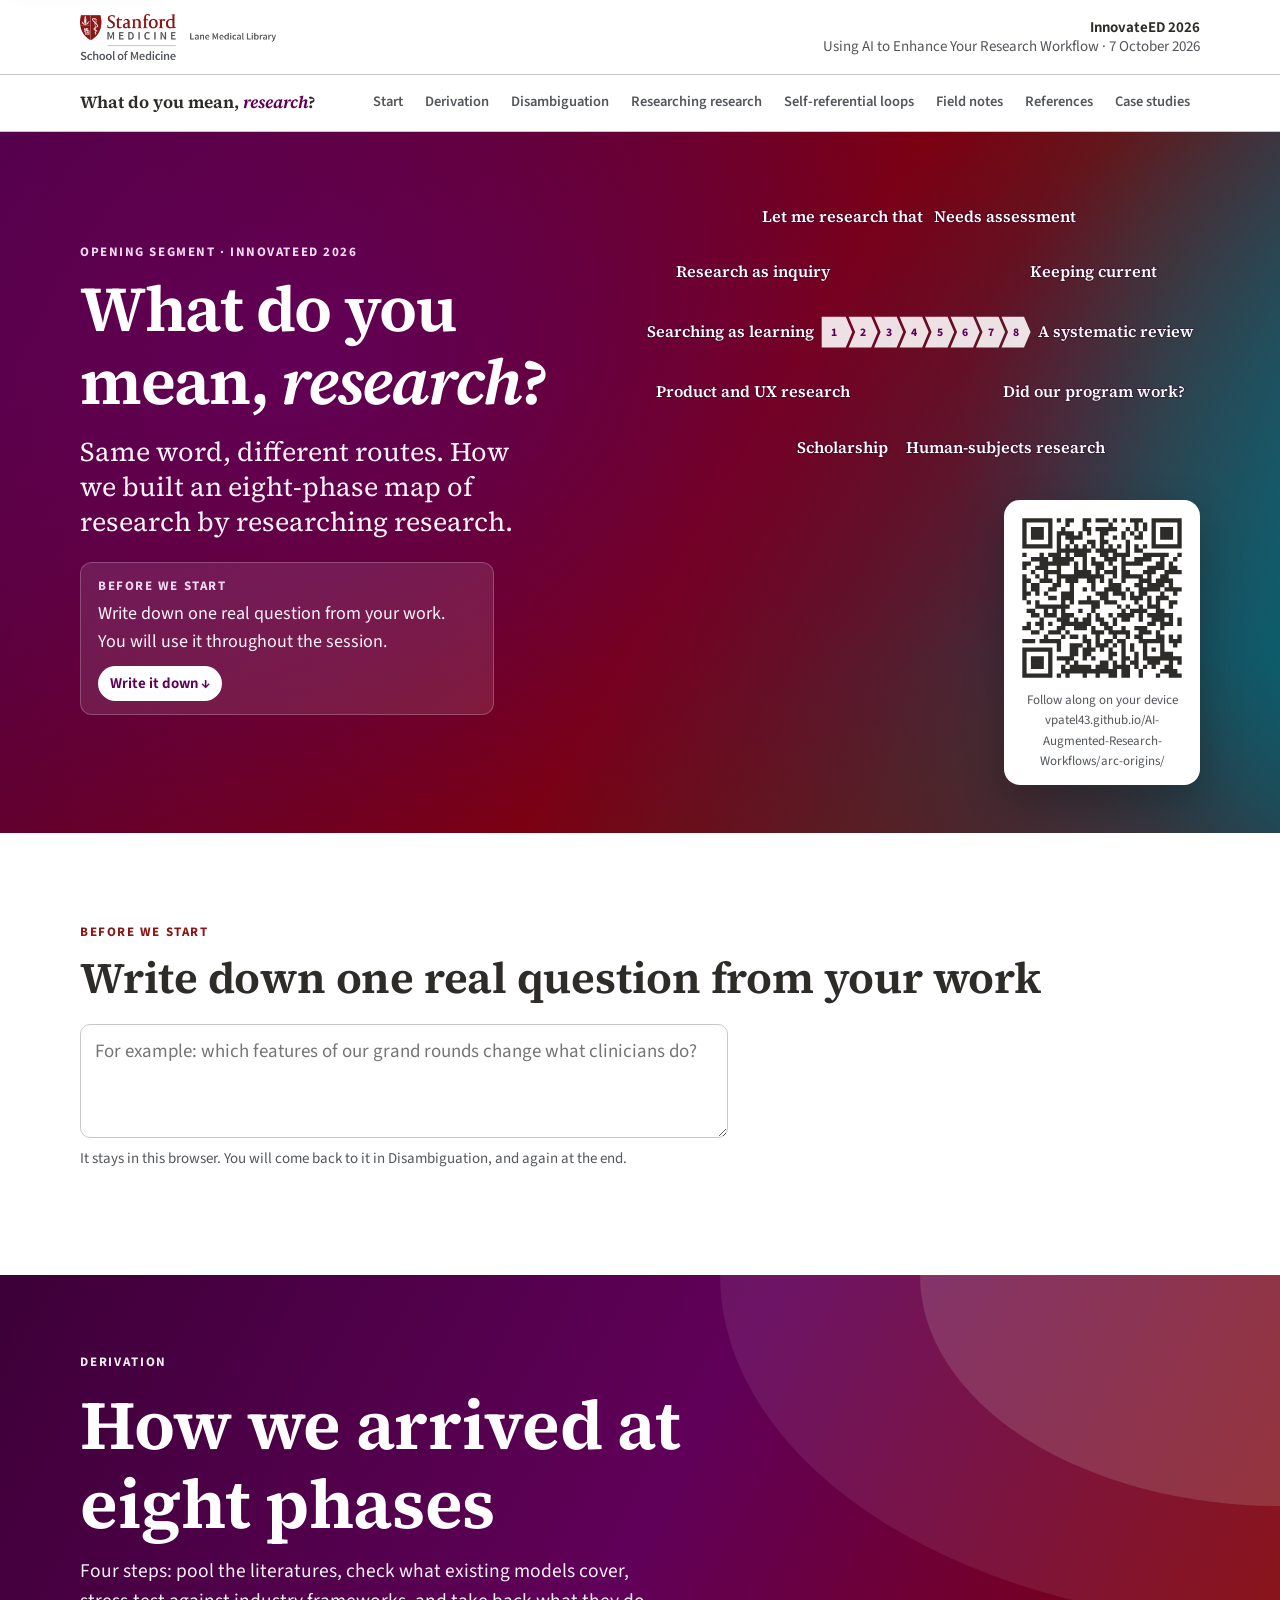
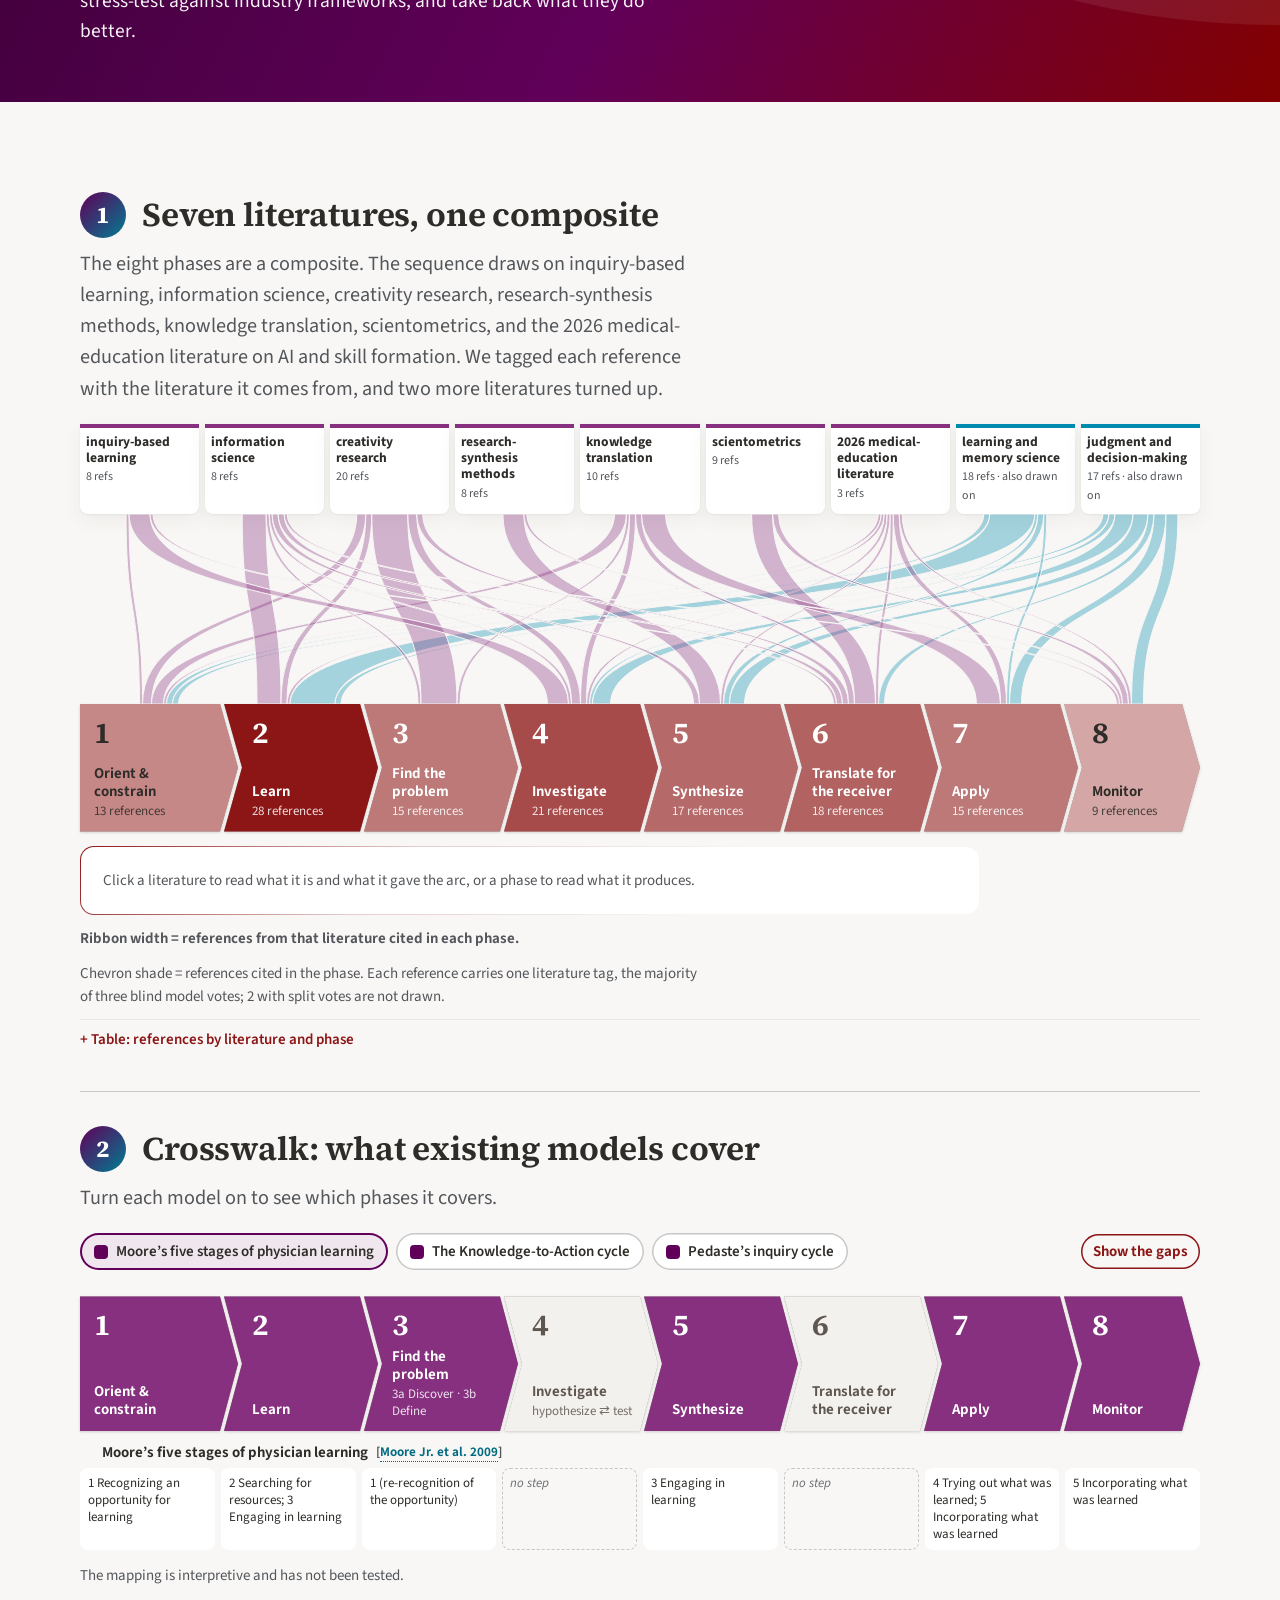
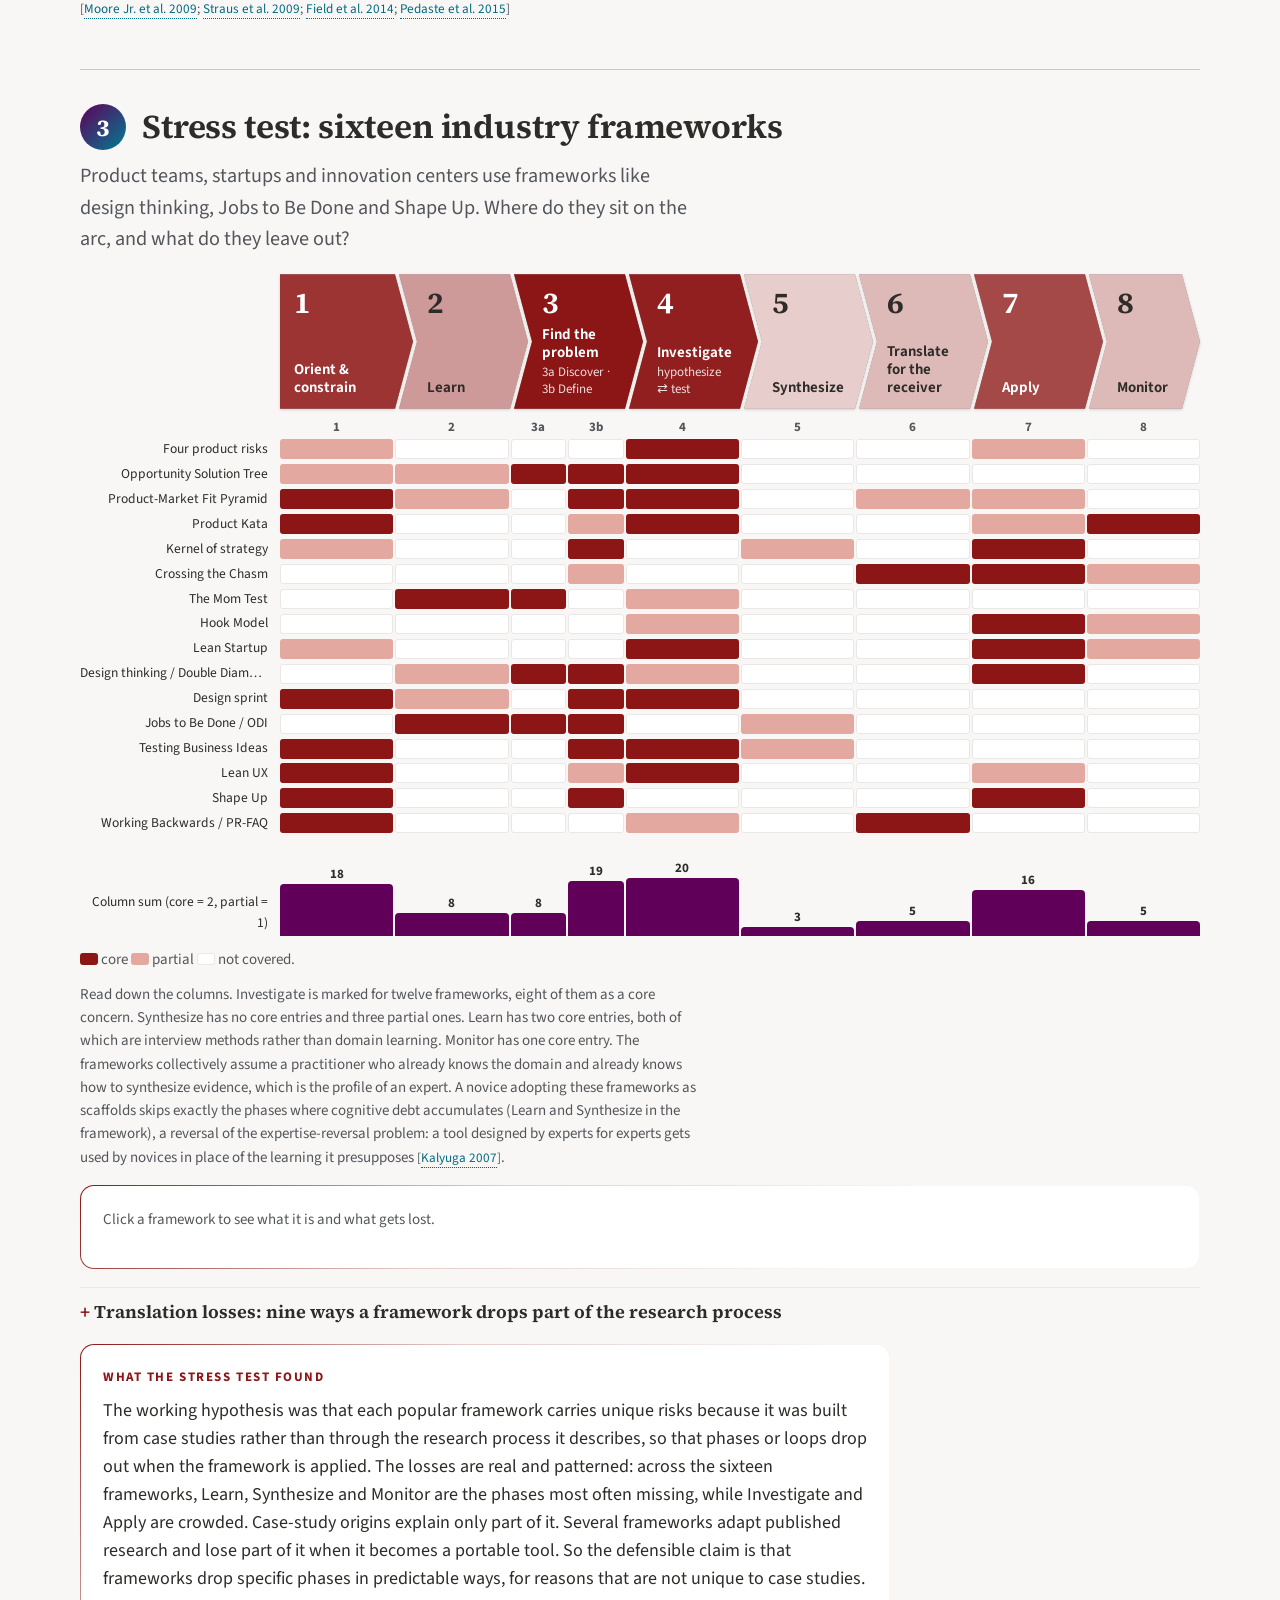
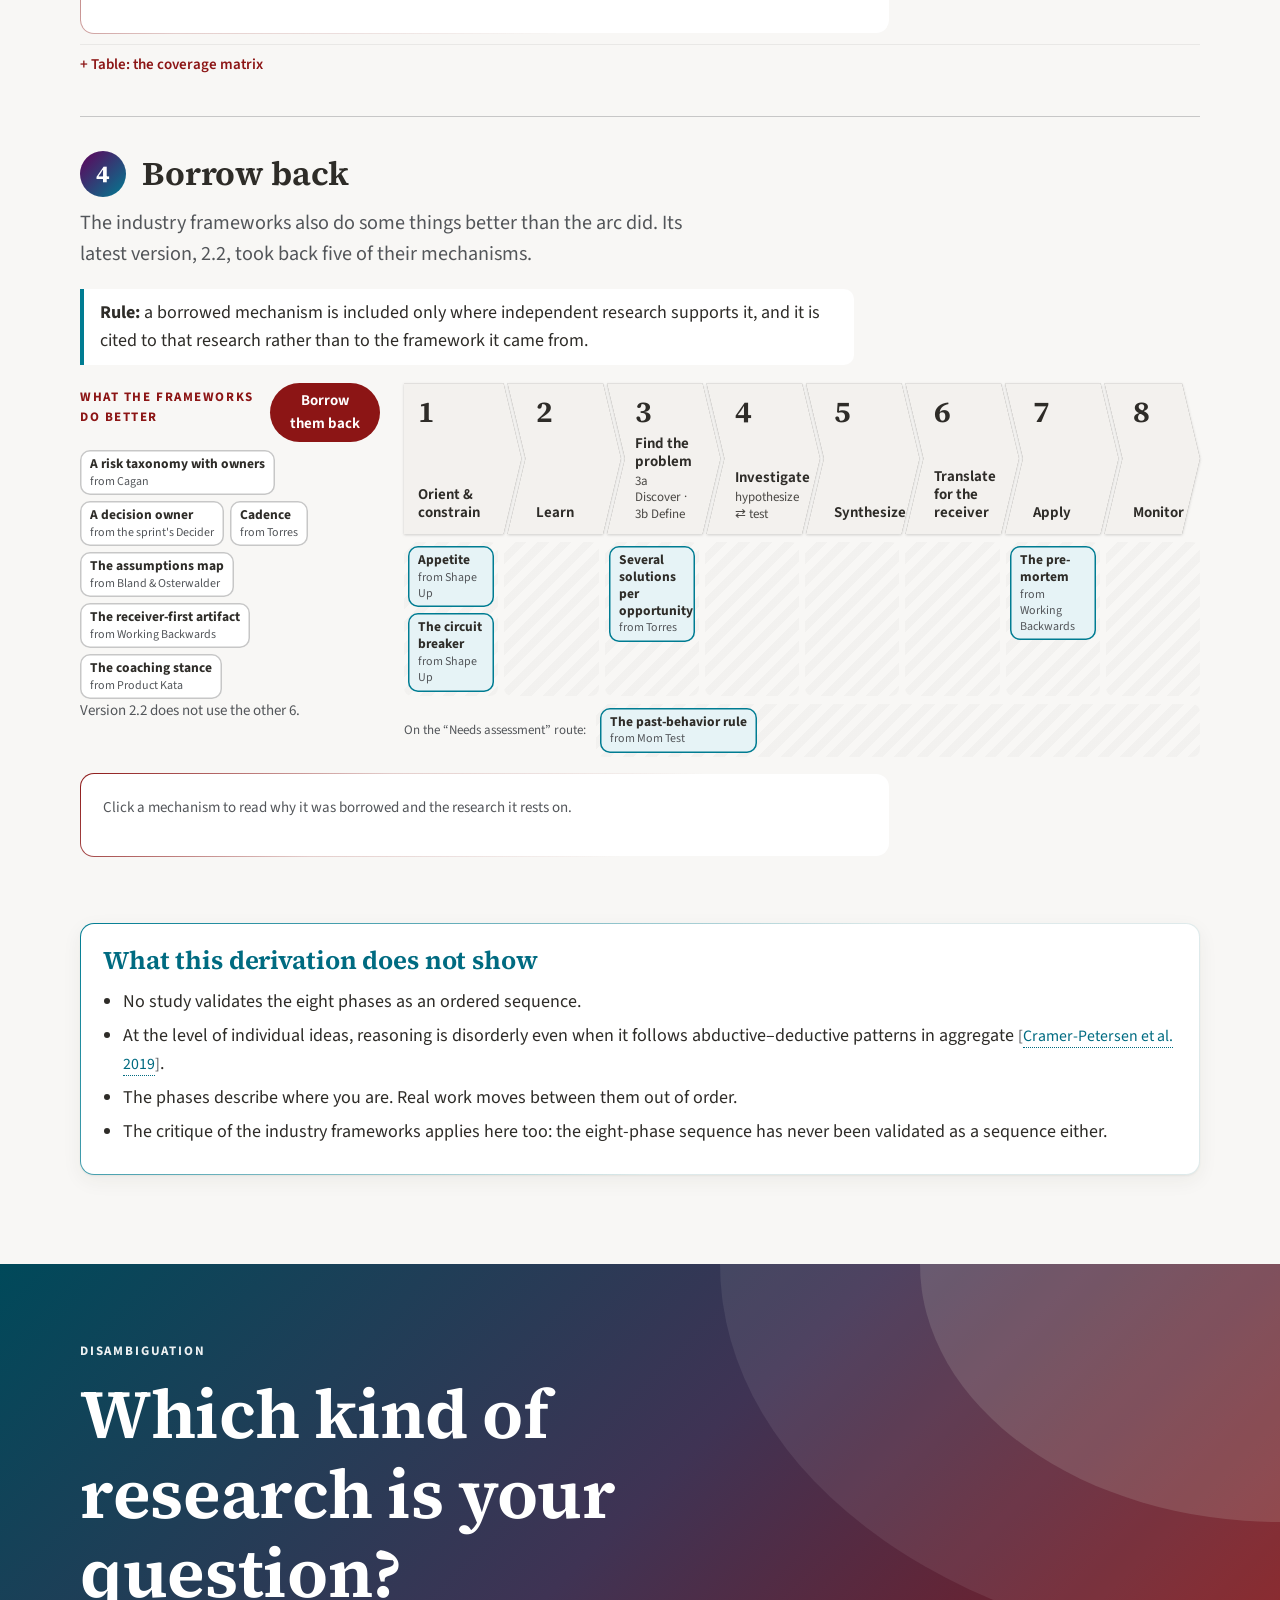
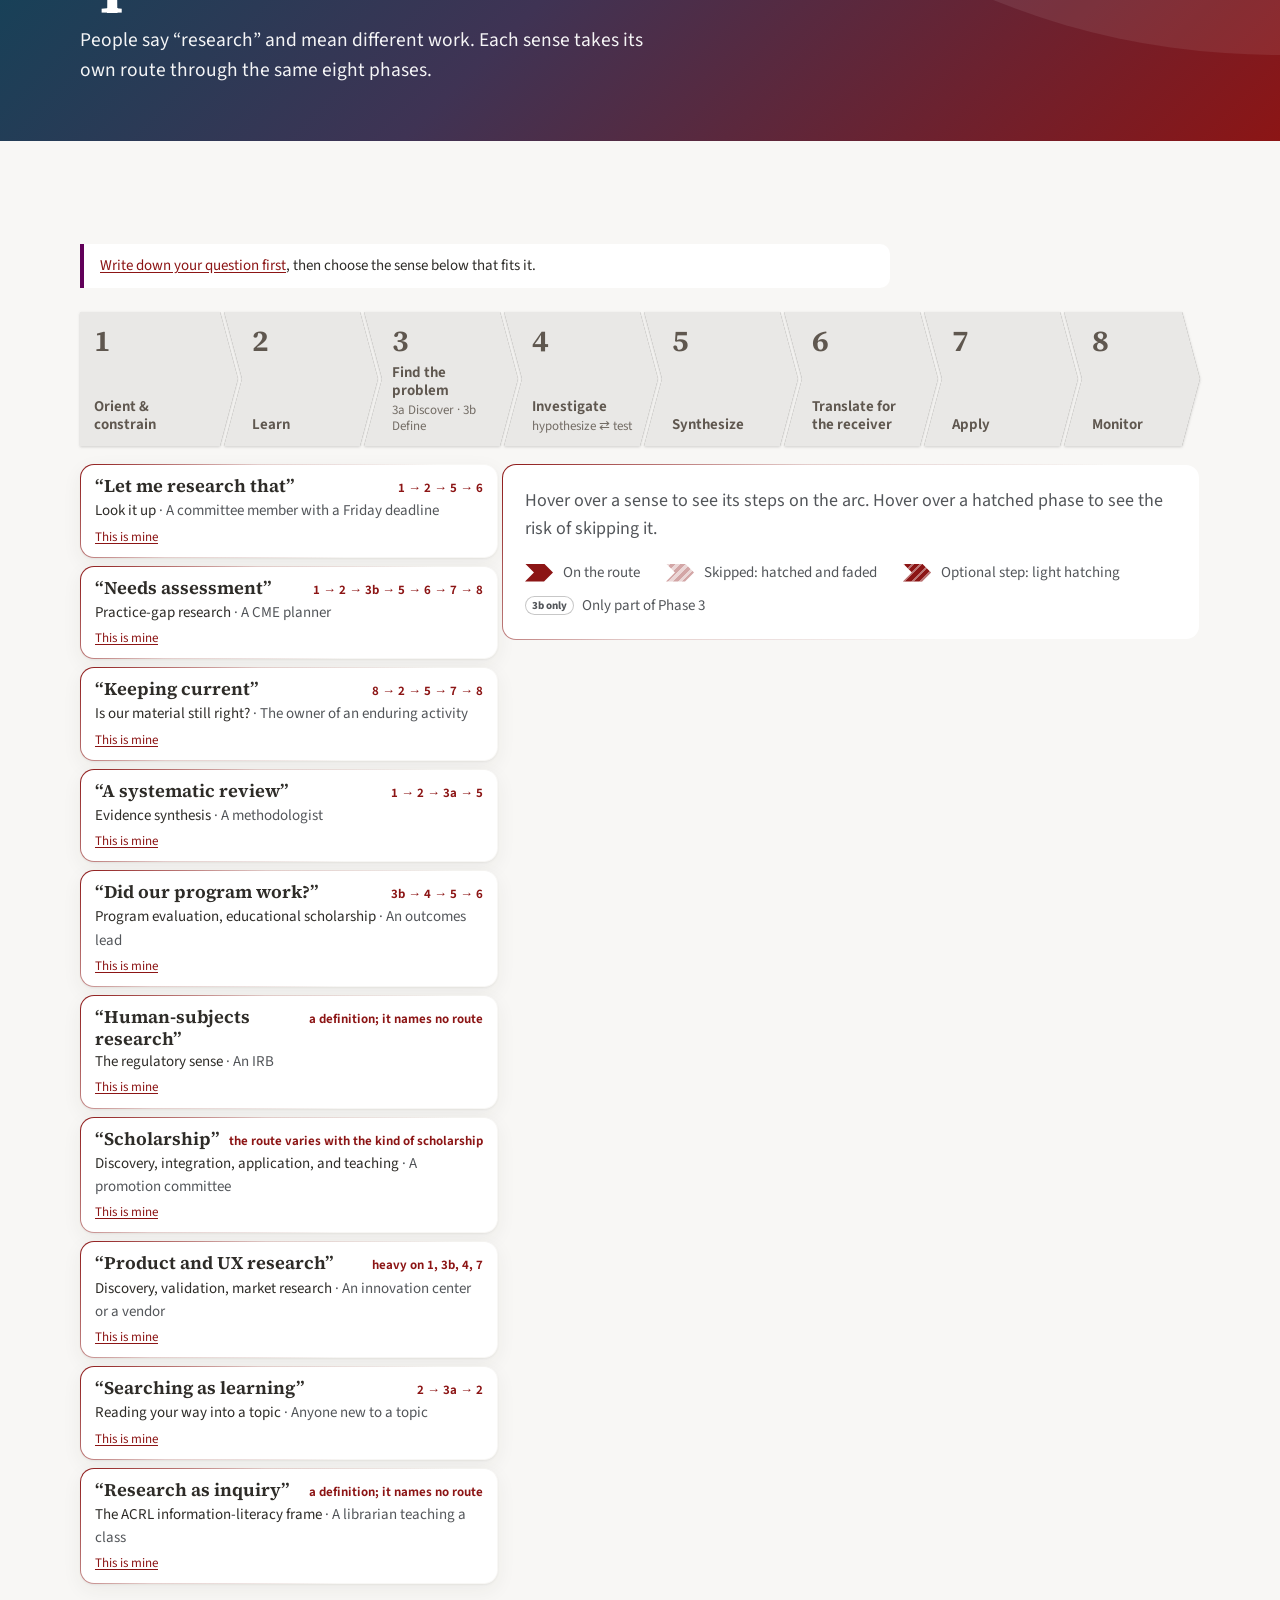
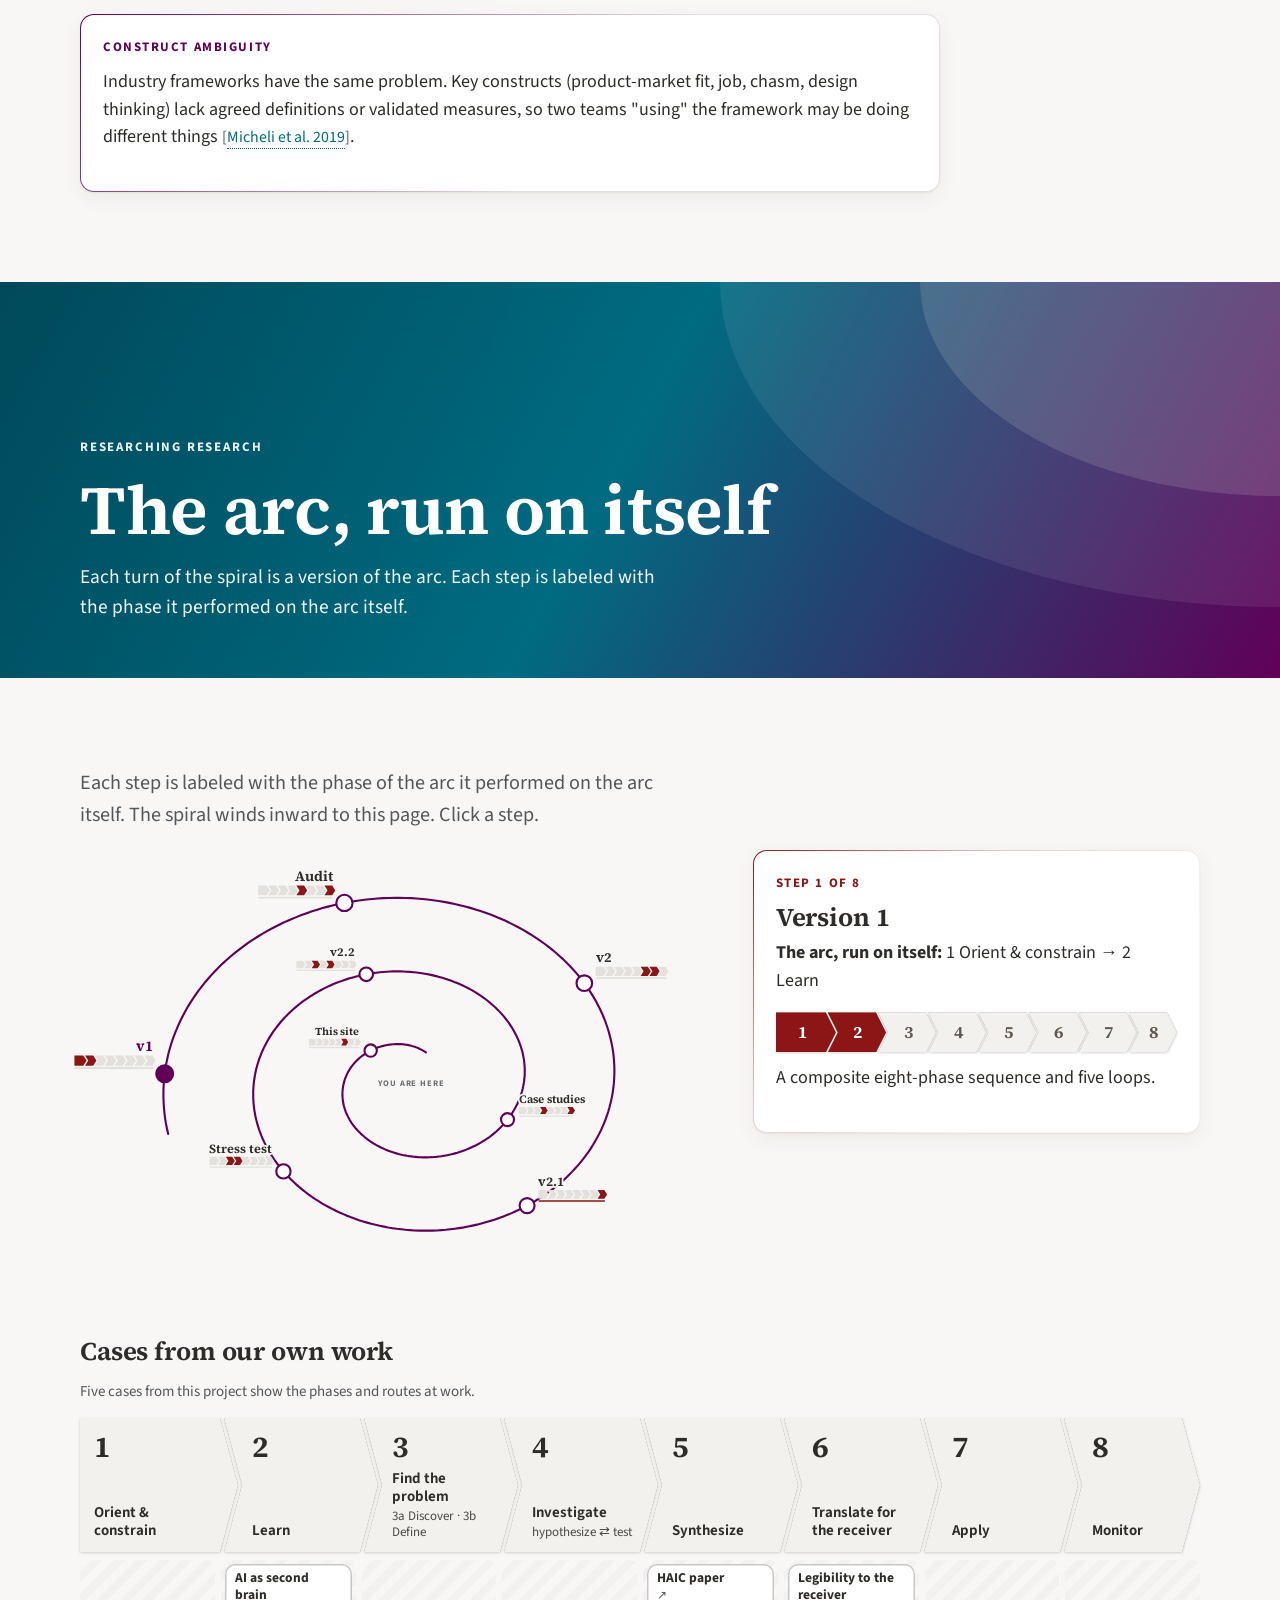
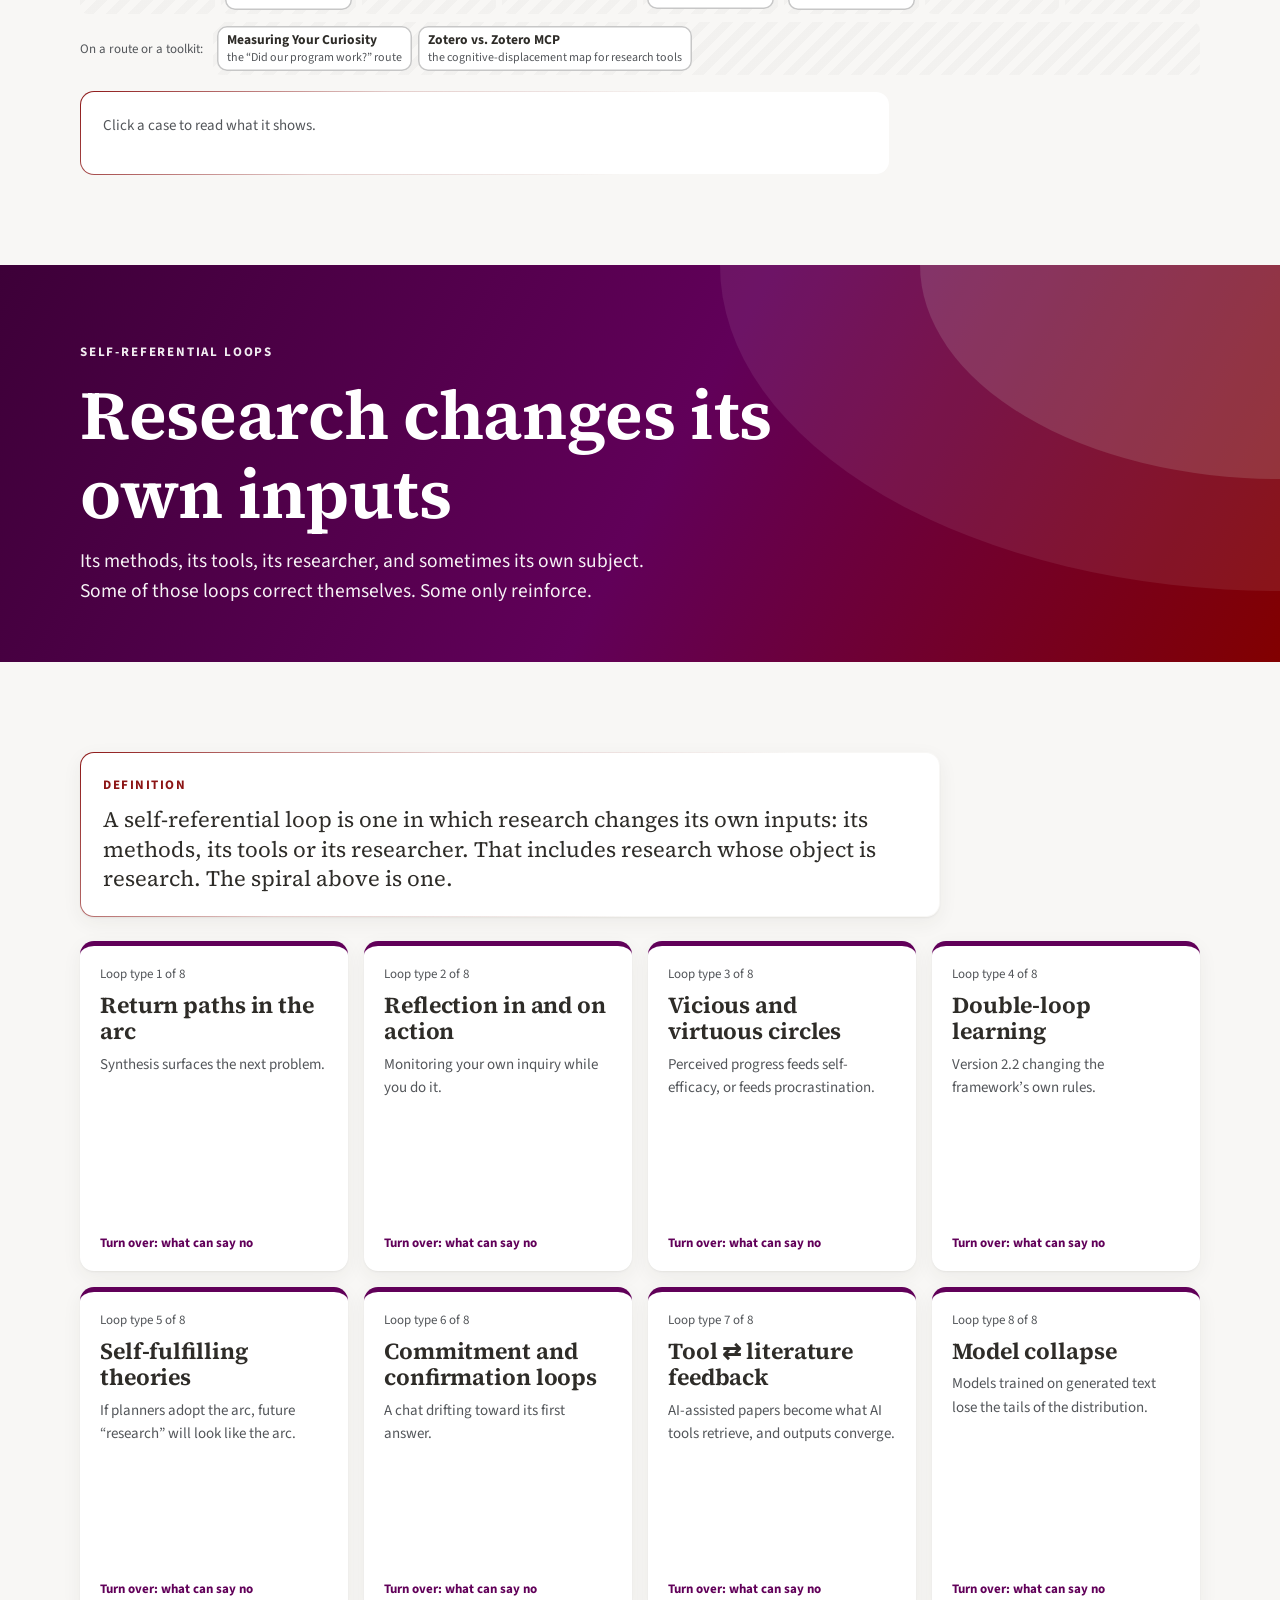
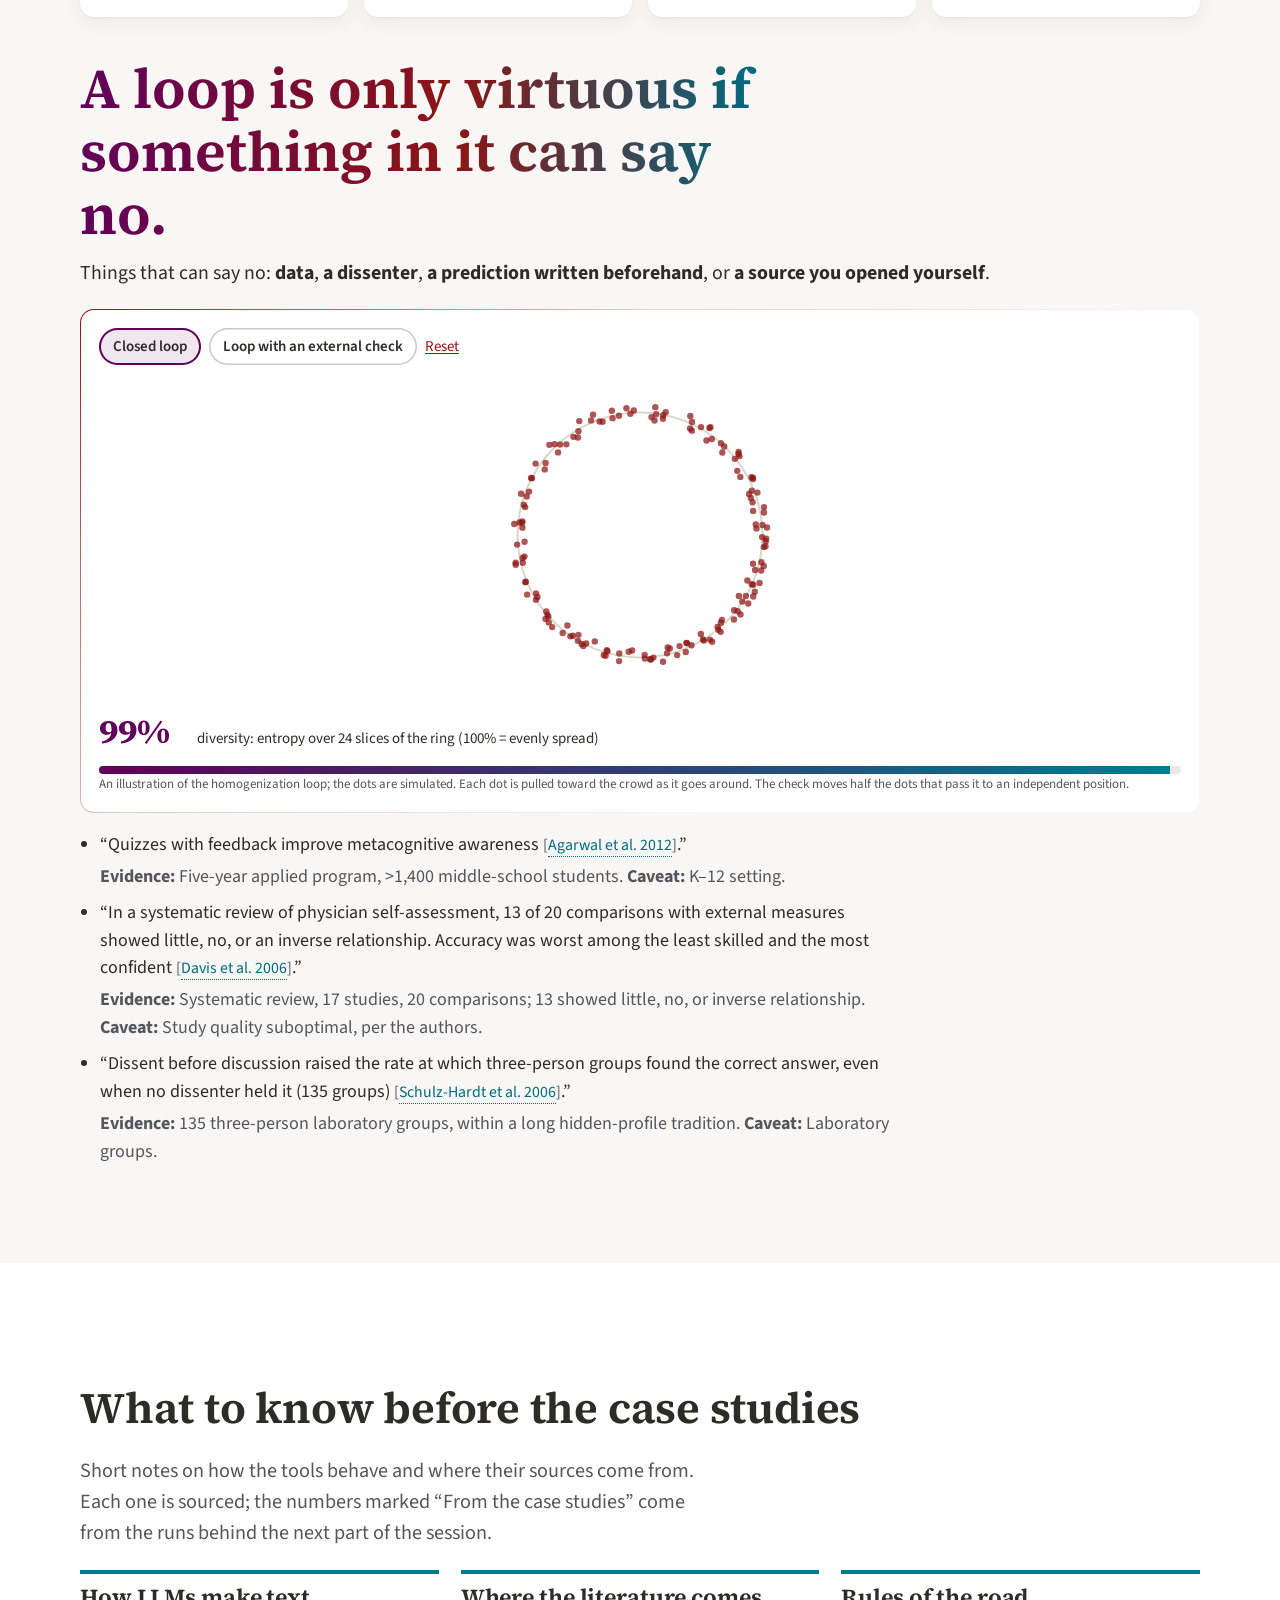
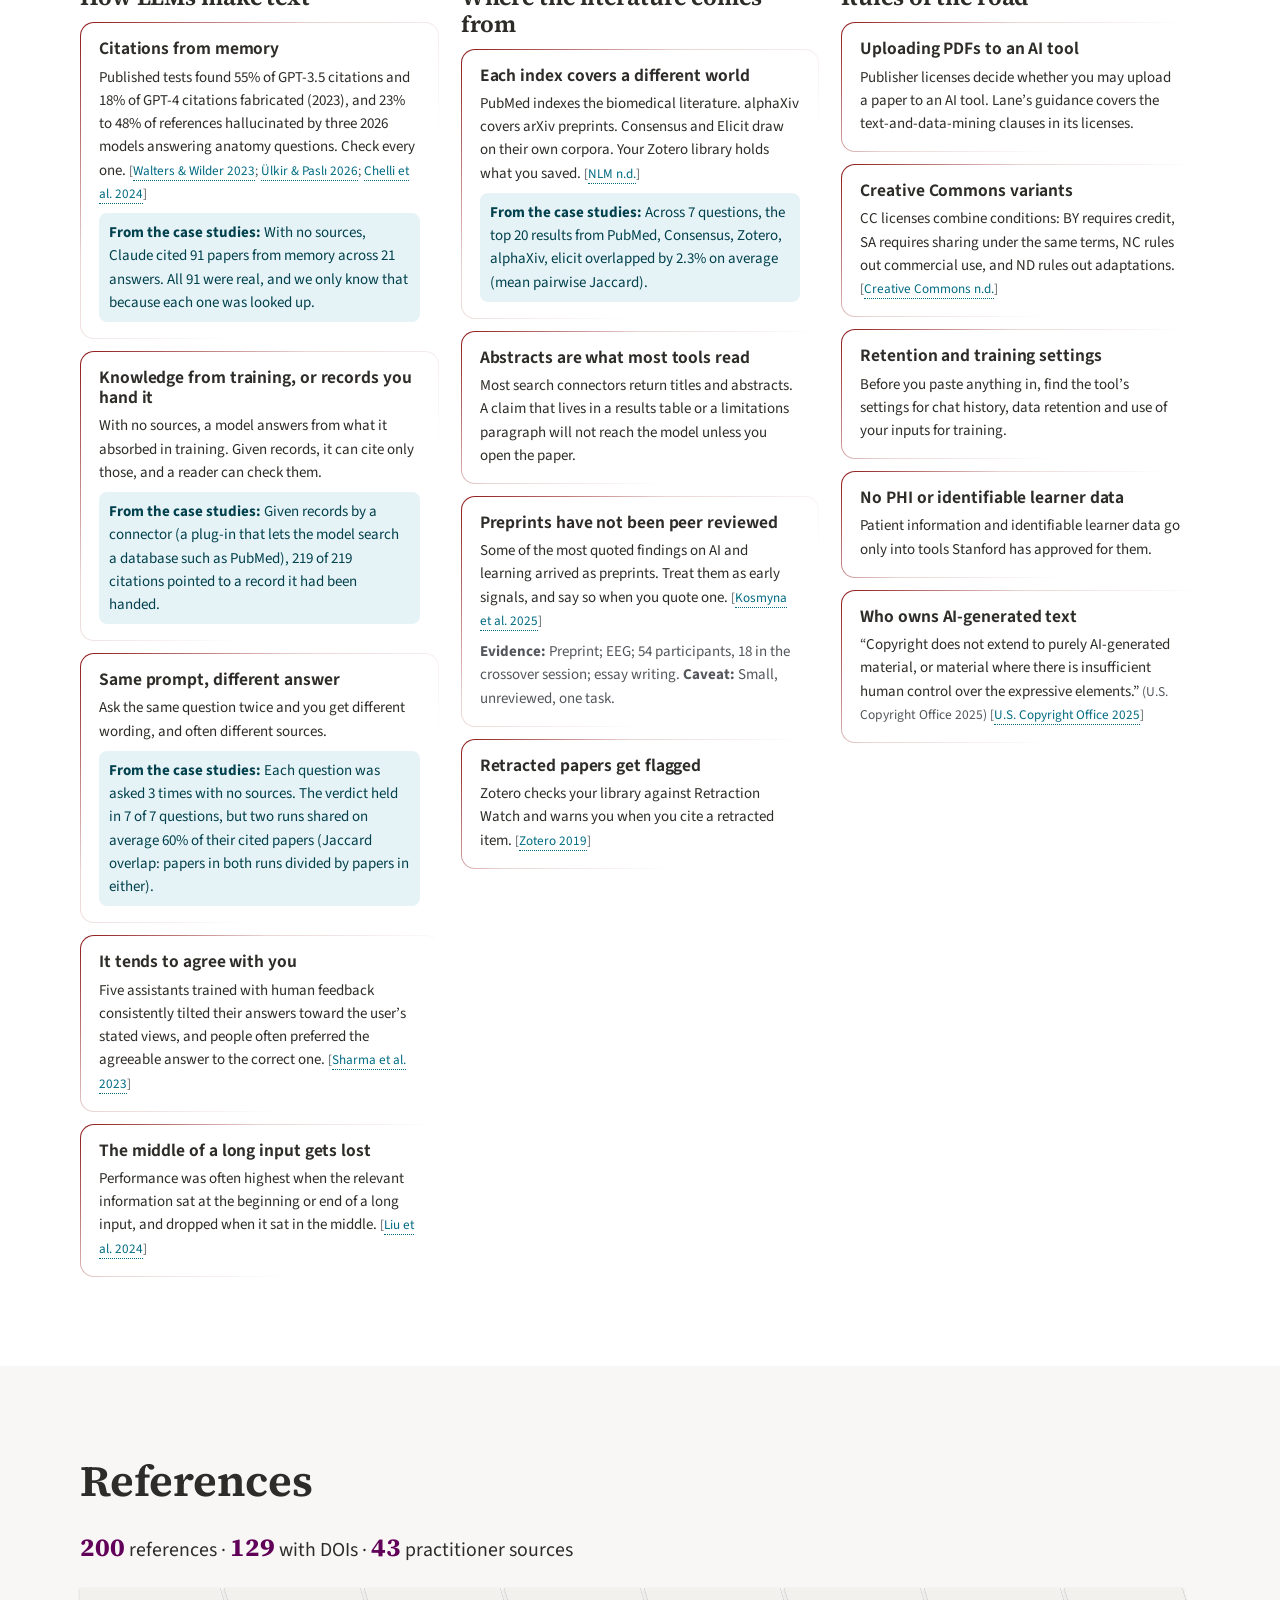
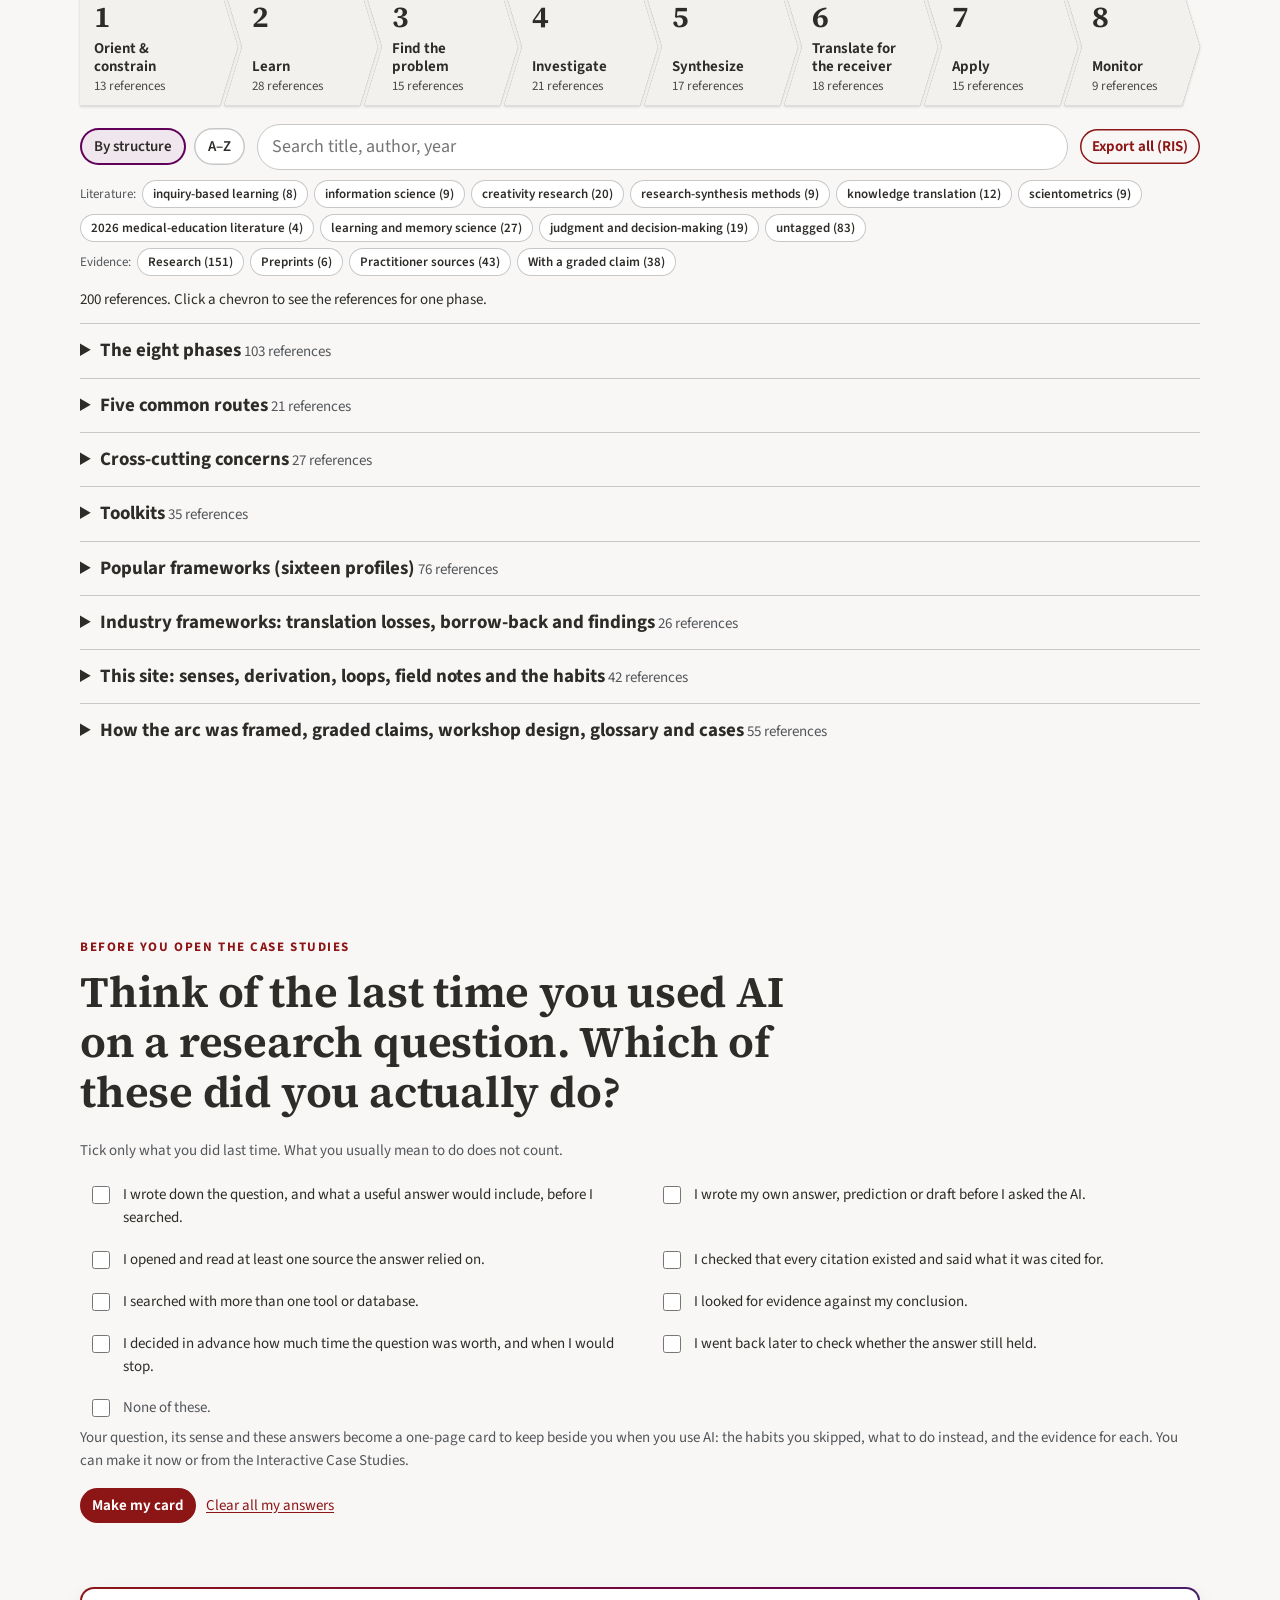
==== commit 63206361: "Update the workshop sites Built by arc-origins/pipeline/deploy.py: the Convergence Explorer at the r" ====
--- a/arc-origins/index.html
+++ b/arc-origins/index.html
@@ -10,8 +10,8 @@
     document.documentElement.classList.add('js');
     if (window.matchMedia && matchMedia('(prefers-reduced-motion: reduce)').matches) document.documentElement.classList.add('reduced');
   </script>
-  <script type="module" crossorigin src="./assets/index-gyxN5Q0o.js"></script>
-  <link rel="stylesheet" crossorigin href="./assets/index-CGAwBonw.css">
+  <script type="module" crossorigin src="./assets/index-b8a8lY9d.js"></script>
+  <link rel="stylesheet" crossorigin href="./assets/index-CsWNupjK.css">
 </head>
 <body>
   <a class="skip-link" href="#main">Skip to content</a>
--- a/arc-origins/assets/index-CsWNupjK.css
+++ b/arc-origins/assets/index-CsWNupjK.css
@@ -0,0 +1 @@
+@font-face{font-family:"Source Sans 3";font-style:normal;font-weight:200 900;font-display:swap;src:url(./source-sans-3-latin-wght-normal-BqRLTx4X.woff2) format("woff2-variations")}@font-face{font-family:"Source Sans 3";font-style:italic;font-weight:200 900;font-display:swap;src:url(./source-sans-3-latin-wght-italic-Bg-PIjcQ.woff2) format("woff2-variations")}@font-face{font-family:"Source Serif 4";font-style:normal;font-weight:200 900;font-display:swap;src:url(./source-serif-4-latin-wght-normal-D9elroTD.woff2) format("woff2-variations")}@font-face{font-family:"Source Serif 4";font-style:italic;font-weight:200 900;font-display:swap;src:url(./source-serif-4-latin-wght-italic-D2yaqPoE.woff2) format("woff2-variations")}:root{--cardinal: #8C1515;--cool-grey: #53565A;--rule: #C7C7C7;--cardinal-bright: #B1040E;--cardinal-dark: #820000;--black: #2E2C28;--fog: #F8F7F5;--fog-2: #E9E8E6;--sand: #DAD7CB;--stone: #7F7776;--stone-dark: #5F574F;--plum: #610059;--spirited: #E04F39;--poppy: #E98300;--lagunita: #007C92;--lagunita-dark: #006B81;--palo-verde: #279989;--palo-alto: #175E54;--sky: #4198B5;--white: #FFFFFF;--ep-pubmed: #016895;--ep-consensus: #D1660F;--ep-zotero: #279989;--ep-alphaxiv: #C74632;--ep-elicit: #009AB4;--ep-biorxiv: #7F7776;--human: var(--black);--ok: #1E7B4E;--ok-tint: #E2F1E8;--warn: #9E5C00;--warn-tint: #FBECD5;--bad: #B1040E;--bad-tint: #FAE1DF;--warm: linear-gradient(90deg, var(--cardinal), var(--spirited), var(--poppy));--cool: linear-gradient(90deg, var(--lagunita), var(--palo-verde), var(--sky));--diverge-cool: #006B81;--diverge-mid: #EFEDE8;--diverge-warm: #8C1515;--serif: "Source Serif 4", "Times New Roman", Georgia, serif;--sans: "Source Sans 3", Arial, Helvetica, sans-serif;--fs-body: 18px;--fs-small: 15px;--fs-tiny: 13px;--lh: 1.55;--ink: var(--black);--ink-2: var(--cool-grey);--ink-3: #6B6E72;--maxw: 1200px;--gutter: clamp(16px, 4vw, 40px);--radius: 14px;--shadow: 0 1px 2px rgba(46, 44, 40, .06), 0 6px 20px rgba(46, 44, 40, .06);--shadow-hover: 0 2px 4px rgba(46, 44, 40, .08), 0 14px 34px rgba(46, 44, 40, .12);--dur: .3s}html[data-present]{--fs-body: 22px;--fs-small: 18px;--fs-tiny: 15px}*,*:before,*:after{box-sizing:border-box}html{-webkit-text-size-adjust:100%;scroll-behavior:smooth;scroll-padding-top:84px}body{margin:0;font-family:var(--sans);font-size:var(--fs-body);line-height:var(--lh);color:var(--ink);background:var(--fog);font-feature-settings:"kern","liga";-webkit-font-smoothing:antialiased}h1,h2,h3,h4{font-family:var(--serif);font-weight:650;line-height:1.15;margin:0 0 .5em;letter-spacing:-.005em}h2{font-size:clamp(30px,3.4vw,44px)}h3{font-size:clamp(22px,2vw,27px)}h4{font-size:20px;font-family:var(--sans);font-weight:650}p{margin:0 0 1em}a{color:var(--cardinal);text-underline-offset:2px}a:hover{color:var(--cardinal-bright)}small,.small{font-size:var(--fs-small)}.tiny{font-size:var(--fs-tiny)}.muted{color:var(--ink-2)}.num{font-variant-numeric:tabular-nums}button{font:inherit;color:inherit}img{max-width:100%;height:auto;display:block}:focus-visible{outline:3px solid var(--lagunita);outline-offset:2px;border-radius:4px}.skip-link{position:absolute;left:12px;top:-60px;z-index:100;background:var(--white);color:var(--cardinal);padding:10px 14px;border-radius:8px;box-shadow:var(--shadow)}.skip-link:focus{top:12px}.visually-hidden{position:absolute!important;width:1px;height:1px;overflow:hidden;clip:rect(0 0 0 0);clip-path:inset(50%);white-space:nowrap}.wrap{max-width:var(--maxw);margin:0 auto;padding:0 var(--gutter)}section.block{padding:clamp(48px,7vw,96px) 0}.lede{font-size:1.12em;color:var(--ink-2);max-width:62ch}.eyebrow{font-family:var(--sans);font-size:var(--fs-tiny);font-weight:700;letter-spacing:.12em;text-transform:uppercase;color:var(--cardinal);margin:0 0 10px}.demo-banner{position:sticky;top:0;z-index:60;background:repeating-linear-gradient(135deg,#fff6d6 0 14px,#ffefb8 14px 28px);color:#5a4300;text-align:center;font-weight:650;font-size:var(--fs-small);padding:6px 12px;border-bottom:1px solid #E8D27A}.brandbar{background:var(--white);border-bottom:1px solid var(--rule)}.brandbar .wrap{display:flex;align-items:center;justify-content:space-between;gap:16px;padding-top:14px;padding-bottom:14px}.brandbar img{height:46px;width:auto}.brandbar .meta{font-size:var(--fs-small);color:var(--ink-2);text-align:right;line-height:1.3}.brandbar .meta b{color:var(--ink);font-weight:650}@media(max-width:560px){.brandbar img{height:34px}.brandbar .meta{display:none}}.btn{display:inline-flex;align-items:center;gap:8px;cursor:pointer;border:0;border-radius:999px;padding:11px 20px;font-weight:650;background:var(--cardinal);color:var(--white);transition:background var(--dur),transform var(--dur),box-shadow var(--dur)}.btn:hover{background:var(--cardinal-bright);color:var(--white);box-shadow:var(--shadow-hover)}.btn.ghost{background:transparent;color:var(--cardinal);box-shadow:inset 0 0 0 1.5px currentColor}.btn.ghost:hover{background:#8c15150f}.btn.small{padding:6px 12px;font-size:var(--fs-small)}.linkbtn{background:none;border:0;padding:0;color:var(--cardinal);cursor:pointer;text-decoration:underline;text-underline-offset:2px;font-size:var(--fs-small)}.chip{display:inline-flex;align-items:center;gap:6px;padding:3px 10px;border-radius:999px;font-size:var(--fs-tiny);font-weight:600;background:var(--fog-2);color:var(--ink);line-height:1.5;white-space:nowrap}.chip.outline{background:transparent;box-shadow:inset 0 0 0 1px var(--rule)}.badge{display:inline-flex;align-items:center;gap:6px;padding:2px 9px;border-radius:6px;font-size:var(--fs-tiny);font-weight:700;letter-spacing:.02em}.badge.d-low{background:#e0eef1;color:#00515f}.badge.d-moderate{background:#efe9da;color:#5c4a1e}.badge.d-high{background:#f6dedb;color:var(--cardinal-dark)}.badge.d-na{background:var(--fog-2);color:var(--ink-2)}.badge.caveat{background:#fff1c7;color:#5a4300}.swatch{width:12px;height:12px;border-radius:3px;display:inline-block;flex:none}.dot{width:10px;height:10px;border-radius:50%;display:inline-block;flex:none}.card{position:relative;border-radius:var(--radius);padding:22px;background:linear-gradient(var(--white),var(--white)) padding-box,linear-gradient(135deg,var(--cardinal) 0%,rgba(140,21,21,.18) 35%,rgba(140,21,21,0) 70%) border-box;border:1px solid transparent;box-shadow:var(--shadow);transition:box-shadow var(--dur),transform var(--dur)}.card:hover{box-shadow:var(--shadow-hover)}.card.flat{box-shadow:none}.card.muted-card{background:linear-gradient(var(--fog),var(--fog)) padding-box,linear-gradient(135deg,var(--rule),transparent 70%) border-box}.divider{position:relative;overflow:hidden;color:var(--white);min-height:clamp(260px,44vh,460px);display:flex;align-items:flex-end;isolation:isolate}.divider .wrap{width:100%;position:relative;z-index:2;padding-top:72px;padding-bottom:56px}.divider .step{font-family:var(--sans);font-weight:700;letter-spacing:.14em;text-transform:uppercase;font-size:var(--fs-tiny);opacity:.92}.divider h2{font-size:clamp(36px,5.4vw,72px);margin:10px 0 12px;max-width:18ch;color:var(--white)}.divider p{max-width:58ch;font-size:1.08em;opacity:.95;margin:0}.divider .shape-a,.divider .shape-b{position:absolute;z-index:1;pointer-events:none}.divider .shape-a{right:0;top:0;width:min(46vw,560px);height:82%;border-bottom-left-radius:100%;background:#ffffff14}.divider .shape-b{right:0;top:0;width:min(30vw,360px);height:54%;border-bottom-left-radius:100%;background:#dad7cb29}.divider.warm{background:linear-gradient(118deg,var(--cardinal-dark) 0%,var(--cardinal) 48%,#A8321F 100%)}.divider.cool{background:linear-gradient(118deg,#00495A 0%,var(--lagunita-dark) 50%,var(--palo-alto) 100%)}.divider.mixed{background:linear-gradient(135deg,#00495A 0%,#3F3354 50%,var(--cardinal) 100%)}.divider.plum{background:linear-gradient(118deg,#3D0038 0%,var(--plum) 55%,var(--cardinal-dark) 100%)}.divider.stone{background:linear-gradient(118deg,#3E3833 0%,var(--stone-dark) 55%,var(--stone) 100%)}.picker-bar{position:sticky;top:var(--nav-h, 0px);z-index:40;background:#fffffff2;backdrop-filter:saturate(1.2) blur(10px);-webkit-backdrop-filter:saturate(1.2) blur(10px);border-bottom:1px solid var(--rule)}.picker-bar .wrap{display:flex;align-items:center;gap:14px;padding-top:10px;padding-bottom:10px}.picker-bar .label{font-size:var(--fs-tiny);font-weight:700;letter-spacing:.1em;text-transform:uppercase;color:var(--ink-2);flex:none}.picker-chips{display:flex;gap:8px;overflow-x:auto;scrollbar-width:thin;padding:2px}.qchip{flex:none;cursor:pointer;border:0;border-radius:999px;padding:7px 14px;font-weight:600;font-size:var(--fs-small);background:var(--fog-2);color:var(--ink);transition:background var(--dur),color var(--dur)}.qchip:hover{background:var(--sand)}.qchip[aria-pressed=true]{background:var(--cardinal);color:var(--white)}.qchip .star{color:var(--poppy);margin-right:4px}.qchip[aria-pressed=true] .star{color:#ffd27a}.tip{position:fixed;z-index:90;pointer-events:none;background:var(--white);color:var(--ink);border-radius:10px;padding:10px 12px;box-shadow:0 8px 28px #0000002e;font-size:var(--fs-small);max-width:320px;opacity:0;transform:translateY(4px);transition:opacity .12s,transform .12s;line-height:1.35}.tip.on{opacity:1;transform:none}.tip .v{font-weight:750;font-size:1.15em;display:block}.tip .l{color:var(--ink-2)}.tip .row{display:flex;align-items:center;gap:8px}.tip .key{width:14px;height:2px;flex:none}figure.chart{margin:0}figure.chart figcaption{display:flex;justify-content:space-between;align-items:baseline;gap:12px;margin-bottom:10px;flex-wrap:wrap}figure.chart figcaption .t{font-weight:650}.table-wrap{overflow-x:auto;margin-top:12px}table.data{border-collapse:collapse;width:100%;font-size:var(--fs-small);font-variant-numeric:tabular-nums}table.data th,table.data td{padding:6px 10px;border-bottom:1px solid var(--fog-2);text-align:left;vertical-align:top}table.data th{font-weight:650;color:var(--ink-2);background:var(--fog)}table.data td.n{text-align:right}details.drawer{border-top:1px solid var(--fog-2);padding-top:8px;margin-top:10px}details.drawer>summary{cursor:pointer;color:var(--cardinal);font-weight:600;font-size:var(--fs-small);list-style:none}details.drawer>summary::-webkit-details-marker{display:none}details.drawer>summary:before{content:"+ "}details.drawer[open]>summary:before{content:"–"}.lightbox{position:fixed;inset:0;z-index:95;background:#141210d1;display:none;align-items:center;justify-content:center;padding:4vw}.lightbox.on{display:flex}.lightbox figure{margin:0;max-width:min(1400px,92vw)}.lightbox img{max-height:80vh;width:auto;margin:0 auto;border-radius:10px;box-shadow:0 20px 60px #0006;background:var(--white)}.lightbox figcaption{color:#eee;text-align:center;margin-top:12px;font-size:var(--fs-small)}.lightbox .close{position:absolute;top:16px;right:20px;background:var(--white);border:0;border-radius:999px;width:44px;height:44px;font-size:24px;cursor:pointer}.st{display:inline-flex;align-items:center;gap:4px;font-weight:650}.st-green{color:var(--ok)}.st-amber{color:var(--warn)}.st-red{color:var(--bad)}.st-icon{display:inline-grid;place-items:center;width:1.05em;height:1.05em;border-radius:50%;font-size:.72em;color:var(--white);font-weight:800;line-height:1;vertical-align:.08em}.st-icon.green{background:var(--ok)}.st-icon.amber{background:var(--warn)}.st-icon.red{background:var(--bad)}mark.cite{color:inherit;border-radius:4px;padding:0 2px;box-decoration-break:clone;-webkit-box-decoration-break:clone}mark.cite.green{background:var(--ok-tint);box-shadow:inset 0 -2px 0 var(--ok)}mark.cite.amber{background:var(--warn-tint);box-shadow:inset 0 -2px 0 var(--warn)}mark.cite.red{background:var(--bad-tint);box-shadow:inset 0 -2px 0 var(--bad)}mark.cite a{color:inherit;text-decoration:none}.pending{border:1.5px dashed var(--rule);border-radius:var(--radius);padding:18px;color:var(--ink-2);background:#fff9}.pending b{color:var(--ink)}.grid{display:grid;gap:18px}.two-col{display:grid;grid-template-columns:1fr 1fr;gap:24px}@media(max-width:860px){.two-col{grid-template-columns:1fr}}.headline-metric{display:flex;align-items:baseline;gap:18px;flex-wrap:wrap;margin:6px 0 4px}.headline-metric .big{font-family:var(--sans);font-weight:700;font-size:clamp(54px,7vw,84px);line-height:1;letter-spacing:-.02em}.headline-metric .big.warm{color:var(--cardinal)}.headline-metric .big.cool{color:var(--lagunita-dark)}.headline-metric .unit{color:var(--ink-2);font-size:var(--fs-small);max-width:34ch}.chev-swatch{display:inline-block;flex:none;width:28px;height:18px;margin-right:10px;vertical-align:-3px;clip-path:polygon(0 0,68% 0,100% 50%,68% 100%,0 100%,32% 50%);box-shadow:inset 0 0 0 30px #0000}.chev-swatch.seq{background:linear-gradient(90deg,#e3eff1,#ede5d5 50%,#8c1515)}.arc-wrap{position:relative;margin-top:26px}.arc-groups{display:grid;grid-template-columns:repeat(8,minmax(0,1fr));font-size:var(--fs-tiny);font-weight:700;letter-spacing:.08em;text-transform:uppercase;margin-bottom:10px}.arc-groups span{border-top:3px solid var(--cardinal);padding-top:6px;margin-right:22px;color:var(--cardinal)}.arc{--d: 18px;--g: 4px;list-style:none;margin:0;padding:0;display:grid;grid-template-columns:repeat(8,minmax(0,1fr))}.phase-li{position:relative;z-index:1;margin-right:calc(-1 * var(--d));transition:transform var(--dur),filter var(--dur);filter:drop-shadow(0 1px 1.5px rgba(46,44,40,.14)) drop-shadow(0 0 .6px rgba(46,44,40,.45))}.phase-li:last-child{margin-right:0}.phase-li:hover{transform:translateY(-2px);z-index:2}.phase-li:has(.phase[aria-expanded=true]){transform:translateY(-6px);z-index:3;filter:drop-shadow(0 8px 10px rgba(46,44,40,.22)) drop-shadow(0 0 1px #2E2C28) drop-shadow(0 0 1px #2E2C28)}.phase-li:has(.phase:focus-visible){filter:drop-shadow(0 0 1.5px #007C92) drop-shadow(0 0 1.5px #007C92) drop-shadow(0 0 1.5px #007C92);z-index:3}.phase{width:100%;height:100%;min-height:128px;border:0;cursor:pointer;text-align:left;display:flex;flex-direction:column;justify-content:space-between;gap:8px;padding:14px calc(var(--d) + 8px) 12px calc(var(--d) + var(--g) + 10px);clip-path:polygon(var(--g) 0,calc(100% - var(--d)) 0,100% 50%,calc(100% - var(--d)) 100%,var(--g) 100%,calc(var(--d) + var(--g)) 50%)}.phase.first{padding-left:14px;clip-path:polygon(0 0,calc(100% - var(--d)) 0,100% 50%,calc(100% - var(--d)) 100%,0 100%)}.phase:focus-visible{outline:none}.phase .n{font-family:var(--serif);font-size:30px;font-weight:650;line-height:1}.phase .txt{display:flex;flex-direction:column;gap:2px}.phase .nm{font-weight:650;line-height:1.2;font-size:var(--fs-small)}.phase .sub{font-size:var(--fs-tiny);opacity:.85;line-height:1.25}.phase.d-low{background:#e3eff1;color:#00414d}.phase.d-moderate{background:#ede5d5;color:#4a3b17}.phase.d-high{background:var(--cardinal);color:var(--white)}.phase-li.dim .phase{opacity:.82}.arc-loops{display:block;width:100%;height:84px;overflow:visible}.arc-loops .loop{fill:none;stroke:var(--stone);stroke-width:1.5}.arc-loops .loop-label{font-family:var(--sans);font-size:12.5px;fill:var(--ink-2);paint-order:stroke;stroke:var(--fog);stroke-width:5px;stroke-linejoin:round}.arc-rail{margin-top:4px;border-radius:10px;padding:9px 14px;background:repeating-linear-gradient(135deg,#f1e7e4 0 10px,#f7efec 10px 20px);color:var(--cardinal-dark);font-size:var(--fs-small);cursor:pointer;border:0;width:100%;text-align:left}.arc-rail[aria-expanded=true]{box-shadow:0 0 0 3px var(--black)}@media(max-width:900px){.arc,.arc-groups{grid-template-columns:repeat(4,minmax(0,1fr))}.arc{row-gap:10px}.phase-li:nth-child(4n){margin-right:0}.arc-groups,.arc-loops{display:none}}@media(max-width:700px){.arc{grid-template-columns:1fr;row-gap:0}.phase-li,.phase-li:nth-child(4n){margin-right:0;margin-bottom:calc(-1 * var(--d) + var(--g))}.phase-li:last-child{margin-bottom:0}.phase{min-height:0;flex-direction:row;align-items:center;justify-content:flex-start;gap:14px;padding:calc(var(--d) + var(--g) + 8px) 16px calc(var(--d) + 6px);clip-path:polygon(0 var(--g),50% calc(var(--d) + var(--g)),100% var(--g),100% calc(100% - var(--d)),50% 100%,0 calc(100% - var(--d)))}.phase.first{padding-top:12px;padding-left:16px;clip-path:polygon(0 0,100% 0,100% calc(100% - var(--d)),50% 100%,0 calc(100% - var(--d)))}.phase .n{font-size:26px;min-width:22px}.phase .txt{flex-direction:row;flex-wrap:wrap;align-items:baseline;gap:2px 10px}}.phase-li.off-route .phase{opacity:.38;background-image:repeating-linear-gradient(135deg,rgba(255,255,255,.55) 0 5px,transparent 5px 11px)}.phase-li.on-route .phase.optional{background-image:repeating-linear-gradient(135deg,rgba(255,255,255,.35) 0 3px,transparent 3px 9px)}.phase{position:relative}.phase .route-tag{position:absolute;top:12px;right:calc(var(--d) + 4px);font-size:11px;font-weight:750;letter-spacing:.04em;padding:1px 7px;border-radius:999px;background:#ffffffd9;color:var(--ink)}.phase .route-tag[hidden],.arc.mini .phase .route-tag{display:none}.phase-li{transition:transform var(--dur),filter var(--dur),opacity var(--dur)}.arc-wrap.mini{margin-top:0}.arc.mini{--d: 10px;--g: 2px}.arc.mini .phase{min-height:0;height:40px;padding:0 calc(var(--d) + 4px) 0 calc(var(--d) + var(--g) + 6px);flex-direction:row;align-items:center;justify-content:center}.arc.mini .phase.first{padding-left:8px}.arc.mini .phase .n{font-size:17px}.arc.mini .phase-li:hover{transform:translateY(-1px)}.arc.mini .phase-li:has(.phase[aria-expanded=true]){transform:translateY(-2px)}@media(max-width:700px){.arc.mini{grid-template-columns:repeat(8,minmax(0,1fr))}.arc.mini .phase-li,.arc.mini .phase-li:nth-child(4n){margin-right:calc(-1 * var(--d));margin-bottom:0}.arc.mini .phase-li:last-child{margin-right:0}.arc.mini .phase{clip-path:polygon(var(--g) 0,calc(100% - var(--d)) 0,100% 50%,calc(100% - var(--d)) 100%,var(--g) 100%,calc(var(--d) + var(--g)) 50%);padding:0 calc(var(--d) + 2px) 0 calc(var(--d) + var(--g) + 2px)}.arc.mini .phase.first{clip-path:polygon(0 0,calc(100% - var(--d)) 0,100% 50%,calc(100% - var(--d)) 100%,0 100%);padding-left:4px}}@media(max-width:900px){.arc.mini{grid-template-columns:repeat(8,minmax(0,1fr));row-gap:0}.arc.mini .phase-li:nth-child(4n){margin-right:calc(-1 * var(--d))}.arc.mini .phase-li:last-child{margin-right:0}}html{scroll-padding-top:calc(var(--nav-h, 56px) + var(--below-nav, 0px) + 8px)}.site-nav{position:sticky;top:0;z-index:70;background:#fffffff7;-webkit-backdrop-filter:blur(6px);backdrop-filter:blur(6px);border-bottom:1px solid var(--rule)}.site-nav .wrap{display:flex;align-items:center;gap:16px;min-height:54px}.nav-title{font-family:var(--serif);font-weight:650;font-size:17px;color:var(--ink);text-decoration:none;white-space:nowrap;margin-right:auto}.nav-title em,.nav-title:hover{color:var(--nav-accent, var(--plum))}.nav-list{list-style:none;margin:0;padding:0;display:flex;gap:2px}.nav-list a{display:block;padding:7px 10px;border-radius:999px;font-size:14.5px;font-weight:600;color:var(--ink-2);text-decoration:none;white-space:nowrap}.nav-list a:hover{color:var(--ink);background:var(--fog)}.nav-list a[aria-current=true]{color:var(--nav-accent, var(--plum));background:var(--nav-tint, #F3E7F1)}.nav-toggle{display:none}.nav-toggle{align-items:center;gap:8px;margin-left:auto;border:0;border-radius:999px;padding:8px 14px;cursor:pointer;max-width:60vw;background:var(--nav-tint, #F3E7F1);color:var(--nav-accent, var(--plum));font-weight:700;font-size:var(--fs-small)}.nav-toggle .nav-current{overflow:hidden;text-overflow:ellipsis;white-space:nowrap}.nav-toggle.has-current .nav-toggle-label{display:none}.nav-caret{width:0;height:0;border-left:5px solid transparent;border-right:5px solid transparent;border-top:6px solid currentColor;transition:transform var(--dur)}.site-nav.open .nav-caret{transform:rotate(180deg)}.nav-progress{height:2px}.nav-progress span{display:block;height:100%;background:var(--nav-progress, linear-gradient(90deg, var(--plum), var(--lagunita)));transform-origin:left center;transform:scaleX(0)}@media(max-width:1150px){.nav-title{display:none}.nav-list{margin:0 auto}}@media(max-width:900px){.nav-title{display:block;font-size:16px}.nav-list{display:none;position:absolute;top:100%;left:0;right:0;flex-direction:column;gap:2px;margin:0;padding:8px var(--gutter) 14px;background:var(--white);border-bottom:1px solid var(--rule);box-shadow:0 14px 30px #2e2c281f}.site-nav.open .nav-list{display:flex}.nav-list a{padding:12px 14px;border-radius:10px;font-size:var(--fs-body)}.nav-toggle{display:inline-flex}}@media(max-width:520px){.nav-title{display:none}.nav-toggle{margin-left:0;max-width:none}}html[data-present] .nav-title{display:block}html[data-present] .nav-list{display:none;position:absolute;top:100%;left:0;right:0;flex-direction:column;gap:2px;margin:0;padding:8px var(--gutter) 14px;background:var(--white);border-bottom:1px solid var(--rule);box-shadow:0 14px 30px #2e2c281f}html[data-present] .site-nav.open .nav-list{display:flex}html[data-present] .nav-toggle{display:inline-flex}:root{--nav-accent: var(--plum);--nav-tint: #F3E7F1;--nav-progress: linear-gradient(90deg, var(--plum), var(--lagunita))}.origins-hero{position:relative;overflow:hidden;color:var(--white);isolation:isolate;background:radial-gradient(60% 80% at 15% 20%,rgba(97,0,89,.95),transparent 70%),radial-gradient(55% 70% at 85% 30%,rgba(0,124,146,.9),transparent 70%),radial-gradient(70% 70% at 55% 95%,rgba(130,0,0,.9),transparent 70%),linear-gradient(120deg,#4a0044,#820000 55%,#005b6b);background-size:160% 160%,160% 160%,160% 160%,100% 100%;animation:mesh 24s ease-in-out infinite alternate}@keyframes mesh{0%{background-position:0% 0%,100% 0%,50% 100%,0 0}50%{background-position:30% 40%,70% 30%,20% 70%,0 0}to{background-position:10% 80%,90% 60%,80% 40%,0 0}}html.reduced .origins-hero{animation:none}.origins-hero .wrap{display:grid;grid-template-columns:minmax(0,1fr) minmax(0,1.05fr);grid-template-areas:"copy word" "copy qr";gap:8px 40px;align-items:center;padding-top:40px;padding-bottom:48px}.hero-copy{grid-area:copy}.hero-word{grid-area:word}.origins-hero .qr-tile{grid-area:qr;justify-self:end;align-self:start}.origins-hero .eyebrow{color:#f4d9f0}.origins-hero h1{font-size:clamp(42px,5vw,74px);margin:0 0 16px;letter-spacing:-.02em;color:var(--white)}.origins-hero h1 em{font-style:italic}.origins-hero .sub{font-family:var(--serif);font-size:clamp(20px,2.1vw,27px);line-height:1.3;max-width:32ch;margin:0 0 22px;color:#fff4fb}.hero-word svg{width:100%;height:auto;display:block;overflow:visible}.burst-word{font-family:var(--serif);font-size:120px;font-weight:650;fill:var(--white)}.burst-sense{font-family:var(--serif);font-size:22px;font-weight:600;fill:var(--white);paint-order:stroke;stroke:#2e002a59;stroke-width:3px}.burst-n{font-family:var(--sans);font-size:16px;font-weight:750;fill:var(--plum)}.qr-tile{background:var(--white);color:var(--ink);border-radius:16px;padding:14px;width:196px;text-align:center;box-shadow:0 16px 40px #00000040}.qr-tile svg{width:168px;height:168px;display:block;margin:0 auto 8px}.qr-tile .u{font-size:var(--fs-tiny);color:var(--ink-2);overflow-wrap:anywhere}.qr-tile.placeholder{min-height:120px;display:grid;place-items:center}@media(max-width:900px){.origins-hero .wrap{grid-template-columns:1fr;grid-template-areas:"word" "copy" "qr"}.origins-hero .qr-tile{justify-self:start}}@media(max-width:760px){.origins-hero .qr-tile{display:none}}.divider.origins{background:linear-gradient(118deg,#3D0038 0%,var(--plum) 52%,var(--cardinal-dark) 100%)}.divider.inquiry{background:linear-gradient(118deg,#00495A 0%,var(--lagunita-dark) 48%,var(--plum) 100%)}q.src-quote{quotes:"“" "”" "‘" "’"}.src{color:var(--ink-2);font-size:.9em}.cites{font-size:.88em;color:var(--ink-2)}.cites a.cite-link{color:var(--lagunita-dark);text-decoration:none;border-bottom:1px dotted currentColor}.cites a.cite-link:hover{color:var(--plum)}.ledger-note{display:block;color:var(--ink-2)}.ledger-note>span{display:block;margin-top:4px}.toggles{display:inline-flex;flex-wrap:wrap;gap:8px}.toggle{display:inline-flex;align-items:center;gap:8px;border:0;border-radius:999px;padding:7px 14px;cursor:pointer;font-size:var(--fs-small);font-weight:600;background:var(--white);box-shadow:inset 0 0 0 1.5px var(--rule);color:var(--ink)}.toggle[aria-pressed=true]{box-shadow:inset 0 0 0 2px var(--c, var(--plum));background:color-mix(in srgb,var(--c, var(--plum)) 10%,white)}.toggle .sw{width:14px;height:14px;border-radius:4px;background:var(--c, var(--plum))}.phase-note{position:fixed;left:16px;bottom:16px;z-index:90;background:var(--black);color:var(--white);padding:10px 16px;border-radius:12px;font-size:var(--fs-small);opacity:0;transform:translateY(8px);pointer-events:none;transition:opacity var(--dur),transform var(--dur)}.phase-note.on{opacity:1;transform:none;pointer-events:auto}.phase-note .linkbtn{color:#ffd6f7}figure.chart{margin:18px 0 0}figure.chart figcaption{margin-top:12px;font-size:var(--fs-small);color:var(--ink-2);max-width:90ch}.table-drawer .table-wrap{overflow-x:auto;margin-top:10px}table.data{border-collapse:collapse;font-size:var(--fs-small)}table.data th,table.data td{padding:5px 10px;border-bottom:1px solid var(--fog-2);text-align:left}table.data td.n,table.data th.n{text-align:right;font-variant-numeric:tabular-nums}.sense-arc{position:sticky;top:var(--nav-h, 56px);z-index:6;background:var(--fog);padding:6px 0;margin-top:18px}.sense-arc .arc-wrap{margin-top:0}.senses-body{display:grid;grid-template-columns:minmax(300px,400px) minmax(0,1fr);gap:22px;align-items:start;margin-top:12px}.sense-cards{display:grid;gap:8px}.sense-card{padding:10px 14px;cursor:pointer;display:flex;flex-direction:column;gap:1px}.sense-card .sense-top{display:flex;justify-content:space-between;align-items:baseline;gap:10px}.sense-card .sense-name{font-family:var(--serif);font-weight:650;font-size:18px;line-height:1.2}.sense-card .sense-route{color:var(--cardinal);font-weight:650;white-space:nowrap}.sense-card .sense-gloss{font-size:var(--fs-small)}.sense-card .sense-pick{align-self:flex-start;margin-top:3px;font-size:var(--fs-tiny)}.sense-card.active{box-shadow:0 0 0 2px var(--plum),var(--shadow-hover)}.sense-card.mine{background:linear-gradient(#fbf4fa,#fbf4fa) padding-box,linear-gradient(135deg,var(--plum),transparent 70%) border-box}.sense-card.mine .sense-pick{font-weight:750;color:var(--plum)}.sense-detail{position:sticky;top:calc(var(--nav-h, 56px) + 10px + var(--arc-h, 150px));max-height:calc(100vh - var(--nav-h, 56px) - 28px - var(--arc-h, 150px));overflow-y:auto}.sense-detail h3{margin-bottom:2px}.sense-detail .d-who{margin-bottom:10px}.sense-detail .d-what{font-size:1.02em}.sense-detail .d-h{font-size:var(--fs-tiny);font-weight:750;letter-spacing:.1em;text-transform:uppercase;color:var(--ink-2);margin:14px 0 6px}.d-steps{list-style:none;margin:0;padding:0;display:grid;gap:8px}.d-steps li{display:grid;grid-template-columns:190px 1fr;gap:12px;align-items:baseline}.d-steps .d-ph{font-weight:700;font-size:var(--fs-small);display:flex;align-items:center;gap:8px}.d-steps .d-n{flex:none;min-width:34px;height:24px;padding:0 10px 0 7px;display:inline-grid;place-items:center;color:var(--white);background:var(--cardinal);font-family:var(--serif);font-size:14px;clip-path:polygon(0 0,calc(100% - 7px) 0,100% 50%,calc(100% - 7px) 100%,0 100%)}.d-steps li.optional .d-n{background:var(--cardinal) repeating-linear-gradient(135deg,rgba(255,255,255,.4) 0 2px,transparent 2px 6px)}.d-steps .d-text{font-size:var(--fs-small)}.d-skips{margin:0;padding-left:18px;font-size:var(--fs-small)}.d-skips li{margin:4px 0}.d-frames{margin:4px 0 10px;padding-left:18px;font-size:var(--fs-small);columns:2;column-gap:24px}.d-frames li{margin:2px 0;break-inside:avoid}.d-frames li.current b{color:var(--plum)}@media(max-width:700px){.d-frames{columns:1}}.sense-detail blockquote.def{margin:4px 0 10px;padding:10px 16px;border-left:4px solid var(--plum);background:var(--fog);border-radius:0 10px 10px 0;font-family:var(--serif);font-size:18px}.sense-detail blockquote.def cite{display:block;font-family:var(--sans);font-size:var(--fs-tiny);font-style:normal;color:var(--ink-2);margin-top:6px}.route-legend{list-style:none;margin:4px 0 0;padding:0;display:flex;flex-wrap:wrap;gap:10px 26px;font-size:var(--fs-small);color:var(--ink-2)}.route-legend li{display:flex;align-items:center}.chev-swatch.on{background:var(--cardinal)}.chev-swatch.skip{background:var(--cardinal) repeating-linear-gradient(135deg,rgba(255,255,255,.55) 0 3px,transparent 3px 7px);opacity:.38}.chev-swatch.opt{background:var(--cardinal) repeating-linear-gradient(135deg,rgba(255,255,255,.4) 0 2px,transparent 2px 6px)}.tag-demo{font-size:11px;font-weight:750;padding:1px 7px;border-radius:999px;background:var(--white);box-shadow:inset 0 0 0 1px var(--rule);margin-right:8px}.sting{margin-top:30px;background:linear-gradient(#fff,#fff) padding-box,linear-gradient(135deg,var(--plum),rgba(97,0,89,.1) 60%) border-box;max-width:860px}.sting .eyebrow{color:var(--plum)}@media(max-width:900px){.senses-body{grid-template-columns:minmax(0,1fr)}.sense-card .sense-top{flex-wrap:wrap;row-gap:0}.sense-card .sense-route{white-space:normal}.sense-detail{position:static;max-height:none}.d-steps li{grid-template-columns:1fr;gap:2px}}.dpanel{padding:34px 0 40px;border-top:1px solid var(--rule)}.dpanel:first-child{border-top:0;padding-top:0}.dhead{display:flex;gap:16px;align-items:center;margin-bottom:10px}.dhead h3{margin:0;font-size:clamp(26px,2.6vw,34px)}.dstep{flex:none;width:46px;height:46px;border-radius:50%;display:grid;place-items:center;font-family:var(--serif);font-weight:700;font-size:24px;color:var(--white);background:linear-gradient(135deg,var(--plum),var(--lagunita))}.lit-row{display:grid;grid-template-columns:repeat(9,minmax(0,1fr));gap:6px}.lit-label{border:0;background:var(--white);border-top:4px solid #86307F;border-radius:0 0 8px 8px;padding:6px 6px 8px;text-align:left;cursor:pointer;display:flex;flex-direction:column;gap:2px;box-shadow:var(--shadow)}.lit-label.extra{border-top-color:#008aae}.lit-label .nm{font-weight:700;font-size:13.5px;line-height:1.2}.lit-label .ct{font-size:12px;color:var(--ink-2)}.lit-label[aria-pressed=true]{box-shadow:0 0 0 2px var(--black)}.lit-label.faded{opacity:.5}svg.streams{display:block;width:100%;height:190px;overflow:visible}.ribbon{fill:#86307f;fill-opacity:.34;stroke:var(--fog);stroke-width:1;transition:fill-opacity var(--dur)}.ribbon.extra{fill:#008aae}.ribbon:hover{fill-opacity:.8}.ribbon.faded{fill-opacity:.07}.streams-arc .arc-wrap{margin-top:0}@media(max-width:900px){svg.streams{display:none}.lit-row{display:flex;flex-wrap:wrap;gap:6px}.lit-label{flex:1 1 140px}}.cw-controls{display:flex;flex-wrap:wrap;gap:12px;align-items:center;justify-content:space-between;margin-top:16px}.cw-grid{margin-top:10px;display:grid;gap:8px}.cw-name{font-size:var(--fs-small);font-weight:650;display:flex;align-items:center;gap:8px;margin-bottom:4px}.cw-name .sw{width:14px;height:14px;border-radius:4px;background:var(--c)}.cw-cells{display:grid;grid-template-columns:repeat(8,minmax(0,1fr));gap:6px}.cw-cell{font-size:13px;line-height:1.3;padding:7px 8px;border-radius:8px;background:var(--white);border-left:4px solid var(--c);min-height:44px}.cw-cell.none{border-left-color:transparent;background:transparent;outline:1.5px dashed var(--rule);outline-offset:-1.5px;color:var(--ink-3);font-style:italic}.cw-cell.gap{outline:2.5px solid var(--cardinal);color:var(--cardinal);font-weight:700;font-style:normal;background:#fbedeb}.cw-gaps{margin-top:14px;max-width:82ch}.cw-gaps .span-line{font-family:var(--serif);font-size:24px;color:var(--plum)}@media(max-width:900px){.cw-cells{grid-template-columns:repeat(4,minmax(0,1fr))}}@media(max-width:700px){.cw-cells{grid-template-columns:repeat(2,minmax(0,1fr))}}.heat-fig{--lab: 200px}.heat-arc{margin-left:var(--lab)}.heat-arc .arc-wrap{margin-top:0}.heat-arc .phase{min-height:92px}.heat{margin-top:8px}.heat-row{display:grid;grid-template-columns:var(--lab) 1fr;align-items:center}.heat-row.head{font-size:var(--fs-tiny);font-weight:700;color:var(--ink-2)}.heat-row.on .heat-label{color:var(--cardinal);font-weight:750}.heat-row.on .heat-cells{box-shadow:0 0 0 2px var(--black);border-radius:4px}.heat-label{border:0;background:none;text-align:right;padding:2px 12px 2px 0;font-size:13.5px;cursor:pointer;color:var(--ink);white-space:nowrap;overflow:hidden;text-overflow:ellipsis}button.heat-label:hover{color:var(--cardinal);text-decoration:underline}.heat-cells{display:grid;grid-template-columns:repeat(8,minmax(0,1fr));gap:2px}.heat-ph{display:grid;gap:2px;text-align:center}.heat-ph.split{grid-template-columns:1fr 1fr}.hc{display:block;height:20px;border-radius:3px}.hc.v0{background:var(--white);box-shadow:inset 0 0 0 1px var(--fog-2)}.hc.v1{background:#e3a9a1}.hc.v2{background:var(--cardinal)}.legend-inline .hc{display:inline-block;width:18px;height:12px;vertical-align:-1px}.heat-row.sums{align-items:end;margin-top:8px}.heat-row.sums .heat-label{white-space:normal;align-self:end}.heat-row.sums .heat-ph{align-items:end;height:92px}.heat-row.sums .bar{position:relative;display:block;height:calc(var(--v) * 92px);min-height:2px;background:var(--plum);border-radius:4px 4px 0 0;transition:height .6s cubic-bezier(.2,.7,.2,1)}.heat-row.sums .bar b{position:absolute;top:-20px;left:0;right:0;text-align:center;font-size:13px;color:var(--ink)}.heat-detail{margin-top:16px}.heat-detail .fw-line{margin:2px 0 8px;color:var(--ink-2)}details.loss-legend{margin-top:18px;border-top:1px solid var(--fog-2);padding-top:10px}details.loss-legend>summary{cursor:pointer;list-style:none;font-family:var(--serif);font-weight:650;font-size:18px}details.loss-legend>summary::-webkit-details-marker{display:none}details.loss-legend>summary:before{content:"+ ";color:var(--cardinal)}details.loss-legend[open]>summary:before{content:"–"}.streams-detail{margin-top:14px;max-width:900px}.streams-detail h4{margin:0 0 4px;font-size:18px;display:flex;gap:10px;align-items:baseline;flex-wrap:wrap}.streams-detail h4 .tag{font-family:var(--sans);font-size:var(--fs-tiny);font-weight:650;color:var(--ink-2)}.streams-detail ul{margin:4px 0 8px;padding-left:20px}.streams-detail li{margin:3px 0}.streams-detail p{margin:0}.heat-detail .codes{padding-left:20px;font-size:var(--fs-small)}.result{margin-top:18px;max-width:90ch}@media(max-width:900px){.heat-arc{display:none}.heat-fig{--lab: 130px}}.rule{max-width:86ch;background:var(--white);border-left:4px solid var(--lagunita);padding:10px 16px;border-radius:0 10px 10px 0}.bb{display:grid;grid-template-columns:minmax(240px,300px) minmax(0,1fr);gap:24px;margin-top:18px;align-items:start}.bb-head{display:flex;justify-content:space-between;align-items:center;gap:8px;margin-bottom:8px}.bb-tray{display:flex;flex-wrap:wrap;gap:6px;min-height:40px}.bb-chip{border:0;border-radius:10px;padding:6px 10px;font-size:13px;text-align:left;cursor:pointer;background:var(--white);box-shadow:inset 0 0 0 1.5px var(--rule);line-height:1.25}.bb-chip b{display:block;font-size:13.5px}.bb-chip span{color:var(--ink-2);font-size:12px}.bb-chip.landed{box-shadow:inset 0 0 0 1.5px var(--lagunita)}.bb-slot .bb-chip.landed{background:#e6f3f6}.bb-target .arc-wrap{margin-top:0}.bb-target .phase{min-height:96px}.bb-slots{display:grid;grid-template-columns:repeat(8,minmax(0,1fr));gap:6px;margin-top:8px}.bb-slot{display:flex;flex-direction:column;gap:6px;min-height:48px;border-radius:8px;padding:4px;background:repeating-linear-gradient(135deg,transparent 0 8px,rgba(0,0,0,.025) 8px 16px)}.bb-loop{display:flex;gap:10px;align-items:center;margin-top:8px}.bb-loop .bb-slot{flex:1;flex-direction:row;flex-wrap:wrap}.bb-detail,.case-detail{margin-top:16px;max-width:90ch}@media(max-width:1000px){.bb{grid-template-columns:1fr}}@media(max-width:900px){.bb-slots{grid-template-columns:1fr}.bb-slots .bb-slot:empty{display:none}.bb-slots .bb-slot{flex-direction:row;flex-wrap:wrap;align-items:center}.bb-slots .bb-slot:before{content:attr(data-label);font-size:var(--fs-tiny);font-weight:700;color:var(--ink-2);flex:0 0 100%}}@media(max-width:700px){.flip,.flip .inner{min-height:280px}}.limits{margin-top:26px;background:linear-gradient(var(--white),var(--white)) padding-box,linear-gradient(135deg,var(--lagunita),rgba(0,124,146,.1) 60%) border-box}.limits h3{color:var(--lagunita-dark)}.limits ul{margin:0;padding-left:20px}.limits li{margin:6px 0}.spiral-layout{display:grid;grid-template-columns:minmax(0,1.45fr) minmax(300px,1fr);gap:24px;align-items:start;margin-top:16px}.spiral-svg{width:100%;height:auto;display:block;overflow:visible}.spiral-ghost{fill:none;stroke:var(--fog-2);stroke-width:2;stroke-dasharray:3 6}.spiral-path{fill:none;stroke:var(--plum);stroke-width:3;stroke-linecap:round;transition:stroke-dashoffset .2s linear}.snode{opacity:0;transition:opacity .4s;cursor:pointer;outline:none}.snode.shown{opacity:1}.snode .dot{fill:var(--white);stroke:var(--plum);stroke-width:3}.snode:hover .dot,.snode:focus-visible .dot{stroke:var(--lagunita);stroke-width:4}.snode.on .dot{fill:var(--plum)}.snode-t{font-family:var(--serif);font-weight:650;fill:var(--ink);paint-order:stroke;stroke:var(--fog);stroke-width:5px;stroke-linejoin:round}.snode.on .snode-t{fill:var(--plum)}.mc{fill:#e4e1dc}.mc.on{fill:var(--cardinal)}.spiral-center{font-family:var(--sans);font-size:12px;font-weight:700;letter-spacing:.1em;text-transform:uppercase;fill:var(--ink-3)}.steps-list{display:none;list-style:none;margin:0;padding:0}.step-btn{width:100%;text-align:left;border:0;background:var(--white);border-left:4px solid var(--fog-2);border-radius:0 10px 10px 0;padding:10px 14px;margin-bottom:6px;cursor:pointer;display:flex;flex-direction:column}.step-btn.on{border-left-color:var(--plum);box-shadow:var(--shadow)}.spiral-drawer{position:sticky;top:calc(var(--nav-h, 56px) + 20px)}.spiral-drawer h3{margin-bottom:6px}.spiral-drawer .date{margin-top:-6px}.spiral-drawer h5{font-size:var(--fs-small);margin:14px 0 4px}.spiral-drawer ul{padding-left:18px;margin:0}.drawer-arc{margin:6px 0 12px}@media(max-width:900px){.spiral-layout{grid-template-columns:1fr}.spiral-drawer{position:static}}@media(max-width:700px){.spiral-svg{display:none}.steps-list{display:block}}.cases{margin-top:36px}.cases .arc-wrap{margin-top:10px}.cases .phase{min-height:84px}.loop-def{max-width:860px}.loop-def .def-text{font-family:var(--serif);font-size:22px;line-height:1.35;margin:0}.flips{display:grid;grid-template-columns:repeat(auto-fill,minmax(260px,1fr));gap:16px;margin-top:24px}.flip{perspective:1200px;border:0;padding:0;background:none;cursor:pointer;text-align:left;min-height:330px}.flip .inner{position:relative;width:100%;height:100%;min-height:330px;transition:transform .6s cubic-bezier(.2,.7,.2,1);transform-style:preserve-3d}.flip[aria-pressed=true] .inner{transform:rotateY(180deg)}.flip .face{position:absolute;inset:0;backface-visibility:hidden;-webkit-backface-visibility:hidden;border-radius:var(--radius);padding:18px 20px;display:flex;flex-direction:column;gap:8px;overflow:auto}.flip .front{background:var(--white);box-shadow:var(--shadow);border-top:5px solid var(--plum)}.flip .front h3{margin:0;font-size:23px}.flip .front p{font-size:var(--fs-small);color:var(--ink-2);margin:0}.flip .front .hint{margin-top:auto;font-size:var(--fs-tiny);color:var(--plum);font-weight:700}.flip .back{background:linear-gradient(150deg,#3D0038,var(--plum) 55%,var(--lagunita-dark));color:var(--white);transform:rotateY(180deg);font-size:14.5px;line-height:1.4}.flip .back p{margin:0}.flip .back .src,.flip .back .cites{color:#f2ddef}.flip .back a{color:var(--white)}.flip .back .check{background:#ffffff24;border-radius:8px;padding:7px 9px}.flip .back .foot{margin-top:auto}.takeaway{margin-top:40px}.take-line{font-family:var(--serif);font-size:clamp(32px,4.4vw,58px);line-height:1.12;font-weight:650;max-width:22ch;margin:0 0 12px;background:linear-gradient(90deg,var(--plum),var(--cardinal) 55%,var(--lagunita-dark));-webkit-background-clip:text;background-clip:text;color:transparent}.take-ex{font-size:1.1em}.take-ev{margin:18px 0 0;padding-left:20px;max-width:92ch}.take-ev li{margin:8px 0}.ring{margin:20px 0 0;padding:18px}.ring-canvas{display:block;width:100%;height:340px}.ring-readout{display:flex;flex-wrap:wrap;align-items:baseline;gap:8px 10px}.ring-readout .big{font-family:var(--serif);font-size:34px;color:var(--plum);font-variant-numeric:tabular-nums;min-width:2.6em}.ring-readout .meter{flex:1 0 100%;height:8px;border-radius:4px;background:var(--fog-2);overflow:hidden}.ring-readout .meter .fill{display:block;height:100%;background:linear-gradient(90deg,var(--plum),var(--lagunita));transition:width .2s}.primer-groups{display:grid;grid-template-columns:repeat(3,minmax(0,1fr));gap:22px;margin-top:22px;align-items:start}.primer-group h3{font-size:23px;border-top:4px solid var(--lagunita);padding-top:10px}.primer-cards{display:grid;gap:12px}.pcard{padding:16px 18px}.pcard h4{font-size:17.5px;margin:0 0 6px}.pcard p{font-size:var(--fs-small);margin:0 0 8px}.pcard p:last-child{margin-bottom:0}.from-explorer{background:#e6f3f6;border-radius:8px;padding:8px 10px;color:#00414d}.pending-link{display:inline-block;font-size:var(--fs-tiny);font-weight:700;color:var(--warn);background:var(--warn-tint);border-radius:6px;padding:2px 8px}section.block.alt{background:var(--white)}@media(max-width:1000px){.primer-groups{grid-template-columns:1fr}}.ref-counts{font-size:1.1em}.ref-counts b{font-family:var(--serif);font-size:1.3em;color:var(--plum)}.ref-arc .arc-wrap{margin-top:8px}.ref-arc .phase{min-height:92px}.ref-tools{display:flex;flex-wrap:wrap;gap:12px;align-items:center;margin:18px 0 10px}.ref-search{flex:1 1 260px;font:inherit;padding:8px 14px;border:1.5px solid var(--rule);border-radius:999px;background:var(--white)}.chips{display:flex;flex-wrap:wrap;gap:6px;align-items:center;margin:6px 0}.qchip{border:0;border-radius:999px;padding:4px 11px;font-size:var(--fs-tiny);font-weight:600;cursor:pointer;background:var(--white);box-shadow:inset 0 0 0 1px var(--rule)}.qchip[aria-pressed=true]{background:var(--plum);color:var(--white);box-shadow:none}.ref-summary{margin:12px 0}.ref-group{border-top:1px solid var(--rule);padding:8px 0}.ref-group>summary{cursor:pointer;font-size:1.05em;padding:4px 0}.ref-sub{margin:4px 0 4px 18px}.ref-sub>summary{cursor:pointer;font-size:var(--fs-small);font-weight:600;padding:3px 0}ol.refs{list-style:none;margin:6px 0 12px;padding:0;display:grid;gap:8px}.ref-entry{background:var(--white);border-radius:10px;padding:10px 14px;box-shadow:inset 0 0 0 1px var(--fog-2);font-size:var(--fs-small)}.ref-entry .nature{line-height:1.45}.ref-meta{display:flex;flex-wrap:wrap;gap:6px 8px;align-items:center;margin-top:6px}.ref-meta .doi{font-family:ui-monospace,SFMono-Regular,Menlo,monospace;font-size:13px}.badge.zot{background:#e2f1e8;color:#1e5b3c}.badge.warnb{background:var(--warn-tint);color:#6b3e00}.badge.pre{background:#fff1c7;color:#5a4300}.badge.corr{background:#fae1df;color:#8a0310}.badge.prac{background:var(--fog-2);color:var(--ink-2)}.badge.lit{background:#f3e7f1;color:#5a1052}.ref-ledger{margin-top:6px;padding:6px 10px;border-left:3px solid var(--lagunita);background:#f2f8f9;border-radius:0 6px 6px 0}.ref-ledger p{margin:0}.also{margin-top:6px;display:flex;flex-wrap:wrap;gap:4px;align-items:center}.chip.loc{border:0;cursor:pointer;font-weight:500}.chip.loc:hover{background:#f3e7f1}@keyframes flash{0%,30%{box-shadow:0 0 0 3px var(--lagunita)}to{box-shadow:inset 0 0 0 1px var(--fog-2)}}.flash{animation:flash 1.8s ease-out}.bridge{display:grid;grid-template-columns:minmax(0,1fr) auto;gap:28px;align-items:center;background:linear-gradient(#fff,#fff) padding-box,linear-gradient(135deg,var(--cardinal),var(--plum) 50%,var(--lagunita)) border-box;border-width:2px;padding:30px}.bridge-t{font-size:clamp(34px,4vw,52px);margin-bottom:10px}.bridge-qs{columns:2;column-gap:28px;padding-left:20px}.bridge-qs li{break-inside:avoid;margin-bottom:8px}.bridge .qr-tile{box-shadow:var(--shadow)}@media(max-width:800px){.bridge{grid-template-columns:1fr}.bridge-qs{columns:1}.bridge .qr-tile{display:none}}footer.site-foot{background:var(--white);border-top:1px solid var(--rule);padding:26px 0 34px;font-size:var(--fs-small);color:var(--ink-2)}footer.site-foot .wrap{display:flex;justify-content:space-between;gap:18px;flex-wrap:wrap;align-items:center}footer.site-foot img{height:38px;width:auto}a.btn{text-decoration:none}.case-title{margin:6px 0 8px;line-height:1.35}.case-links a{white-space:nowrap}.opening-moves{margin:0;padding:14px 18px;background:#ffffff1a;border-radius:12px;box-shadow:inset 0 0 0 1px #ffffff38;max-width:46ch}.opening-moves p{margin:0 0 10px;color:#fff4fb}.opening-moves .om-label{margin:0 0 4px;font-size:var(--fs-tiny);font-weight:700;letter-spacing:.12em;text-transform:uppercase;color:#f4d9f0}.opening-moves .btn{background:var(--white);color:var(--plum)}.moves-block{background:var(--white)}#moves-body{max-width:72ch;margin-top:14px}.move-input{width:100%;font:inherit;font-size:1.05em;padding:12px 14px;border:1.5px solid var(--rule);border-radius:10px;resize:vertical}.move-input:focus{border-color:var(--lagunita);outline:none;box-shadow:0 0 0 3px #007c922e}.your-question{margin:14px 0 0;padding:10px 16px;border-left:4px solid var(--plum);background:var(--white);border-radius:0 10px 10px 0;max-width:90ch}.your-question p{margin:0}.your-question .yq-label{font-size:var(--fs-tiny);font-weight:750;letter-spacing:.1em;text-transform:uppercase;color:var(--plum)}.your-question .yq-text{font-family:var(--serif);font-size:19px;line-height:1.3;margin:2px 0 4px}.habits-block{margin-bottom:clamp(36px,5vw,64px)}.habits-block h2{max-width:30ch}.habit-grid{display:grid;grid-template-columns:repeat(2,minmax(0,1fr));gap:6px 22px;margin-top:8px}.habit-row{display:flex;gap:10px;align-items:flex-start;font-size:var(--fs-small);padding:6px 8px;border-radius:8px;cursor:pointer}.habit-row:hover{background:var(--fog)}.habit-row input{flex:none;width:18px;height:18px;margin-top:3px;accent-color:var(--plum)}.habit-row.none{grid-column:1 / -1;color:var(--ink-2)}.move-actions{display:flex;flex-wrap:wrap;gap:10px;align-items:center}@media(max-width:900px){.habit-grid{grid-template-columns:1fr}}.js .rv{opacity:0;transform:translateY(12px);transition:opacity .3s ease-out,transform .3s ease-out;transition-delay:calc(var(--i, 0) * 60ms)}.js .rv.in{opacity:1;transform:none}.ai-card.enter{animation:card-in .42s cubic-bezier(.2,.7,.2,1) both;animation-delay:calc(var(--i, 0) * 70ms)}@keyframes card-in{0%{opacity:0;transform:translateY(16px) scale(.98)}to{opacity:1;transform:none}}.spotlight{position:fixed;inset:0;pointer-events:none;z-index:80;display:none;background:radial-gradient(circle 120px at var(--mx, -200px) var(--my, -200px),rgba(233,131,0,.16),rgba(233,131,0,.06) 60%,transparent 61%)}html[data-present] .spotlight{display:block}@media(prefers-reduced-motion:reduce){html{scroll-behavior:auto}*,*:before,*:after{animation-duration:1ms!important;animation-iteration-count:1!important;transition-duration:1ms!important;transition-delay:0ms!important}.site-hero{animation:none}.js .rv{opacity:1;transform:none}.flip .inner{transform:none!important}.flip .back{transform:none;display:none}.flip[aria-pressed=true] .back{display:flex;position:relative}.flip[aria-pressed=true] .front{display:none}}html.reduced .site-hero{animation:none}html[data-present]{font-size:125%;scroll-padding-top:var(--nav-h, 56px)}html[data-present] .wrap{max-width:1240px}html[data-present] .origins-hero{min-height:calc(100vh - 60px);display:flex;align-items:center}html[data-present] .divider{min-height:100vh;align-items:center}html[data-present] .divider h2{font-size:clamp(52px,7vw,92px)}html[data-present] [data-slide]{scroll-margin-top:0}html[data-present] .rv{opacity:1!important;transform:none!important;transition:none!important}html[data-present] [data-slide]:not(.limits){min-height:calc(100vh - var(--nav-h, 56px))}html[data-present] #s2{padding-bottom:calc(50vh + 48px)}html[data-present] .spiral-layout{align-content:start}html[data-present] .origins-hero .wrap{padding-top:16px;padding-bottom:16px}html[data-present] .hero-word svg{max-height:300px}html[data-present] .origins-hero .qr-tile{width:168px;padding:10px}html[data-present] .origins-hero .qr-tile svg{width:136px;height:136px}html[data-present] .origins-hero .qr-tile .u+.u{display:none}html[data-present] .habits-block h2{max-width:none;font-size:34px}html[data-present] .habit-row{padding:3px 8px}html[data-present] .bridge-qs .small{display:none}html[data-present] #moves,html[data-present] #bridge{display:flex;flex-direction:column;justify-content:center}html[data-present] #s7{padding-top:0}html[data-present] .habits-block{padding-top:32px;margin-bottom:0}html[data-present] #s1,html[data-present] .dpanel{min-height:calc(100vh - 56px)}html[data-present] details.drawer,html[data-present] .table-drawer{display:none}html[data-present] .senses-body{grid-template-columns:minmax(240px,300px) minmax(0,1fr);gap:18px;margin-top:8px}html[data-present] .sense-cards{gap:6px}html[data-present] .sense-card{padding:5px 12px}html[data-present] .sense-card .sense-route{display:none}html[data-present] .sense-detail{position:static;max-height:calc(100vh - 392px);padding:14px 18px;font-size:16px}html[data-present] .sense-detail h3{font-size:22px}html[data-present] .sense-detail .d-who{margin-bottom:6px;font-size:14px}html[data-present] .sense-detail .d-h{margin:10px 0 4px;font-size:12px}html[data-present] .d-steps{gap:4px}html[data-present] .d-steps li{grid-template-columns:170px 1fr}html[data-present] .d-steps .d-ph,html[data-present] .d-steps .d-text,html[data-present] .d-skips,html[data-present] .d-frames{font-size:14px}html[data-present] .sense-detail blockquote.def{font-size:15px;padding:6px 12px}html[data-present] .your-question{margin:0;padding:6px 14px}html[data-present] .sense-arc{margin-top:10px}html[data-present] .sense-arc .phase{min-height:84px}html[data-present] .your-question .yq-text{font-size:17px}html[data-present] .sense-card .sense-gloss,html[data-present] .sense-card .sense-pick{display:none}html[data-present] .sense-card .sense-name{font-size:16px}html[data-present] .lit-label .nm,html[data-present] .heat-label{font-size:14px}html[data-present] .hc{height:17px}html[data-present] .flip .inner,html[data-present] .flip{min-height:360px}html[data-present] .takeaway{min-height:calc(100vh - 56px)}html[data-present] .ring-canvas{height:300px}html[data-present] #s5{min-height:calc(100vh - 56px)}html[data-present] .pcard p{display:none}html[data-present] .pcard{padding:8px 14px}html[data-present] .pcard h4{margin:0;font-size:17px}html[data-present] #s5 .lede,html[data-present] #references .ref-tools,html[data-present] #references .chips,html[data-present] #references .ref-list{display:none}html[data-present] #s6{min-height:calc(100vh - 56px)}.present-hud{display:none}html[data-present] .present-hud{display:flex;position:fixed;right:16px;bottom:16px;z-index:95;gap:8px;align-items:center;background:#2e2c28e6;color:var(--white);border-radius:999px;padding:6px 8px 6px 14px;font-size:14px}html[data-present] .present-hud .beat{max-width:300px;white-space:nowrap;overflow:hidden;text-overflow:ellipsis}html[data-present] .present-hud .clock{font-variant-numeric:tabular-nums;padding:2px 8px;border-radius:999px;background:#ffffff1f}html[data-present] .present-hud .clock.late{background:#b1040e}html[data-present] .present-hud button{background:#ffffff24;color:var(--white);border:0;border-radius:999px;width:32px;height:32px;cursor:pointer;font-size:15px}html[data-present] .dpanel>.lede{display:none}html[data-present] #s1{padding-top:24px}html[data-present] .streams-arc .phase,html[data-present] .cw-arc .phase{min-height:96px}html[data-present] svg.streams{height:150px}html[data-present] .dpanel{padding-top:16px}
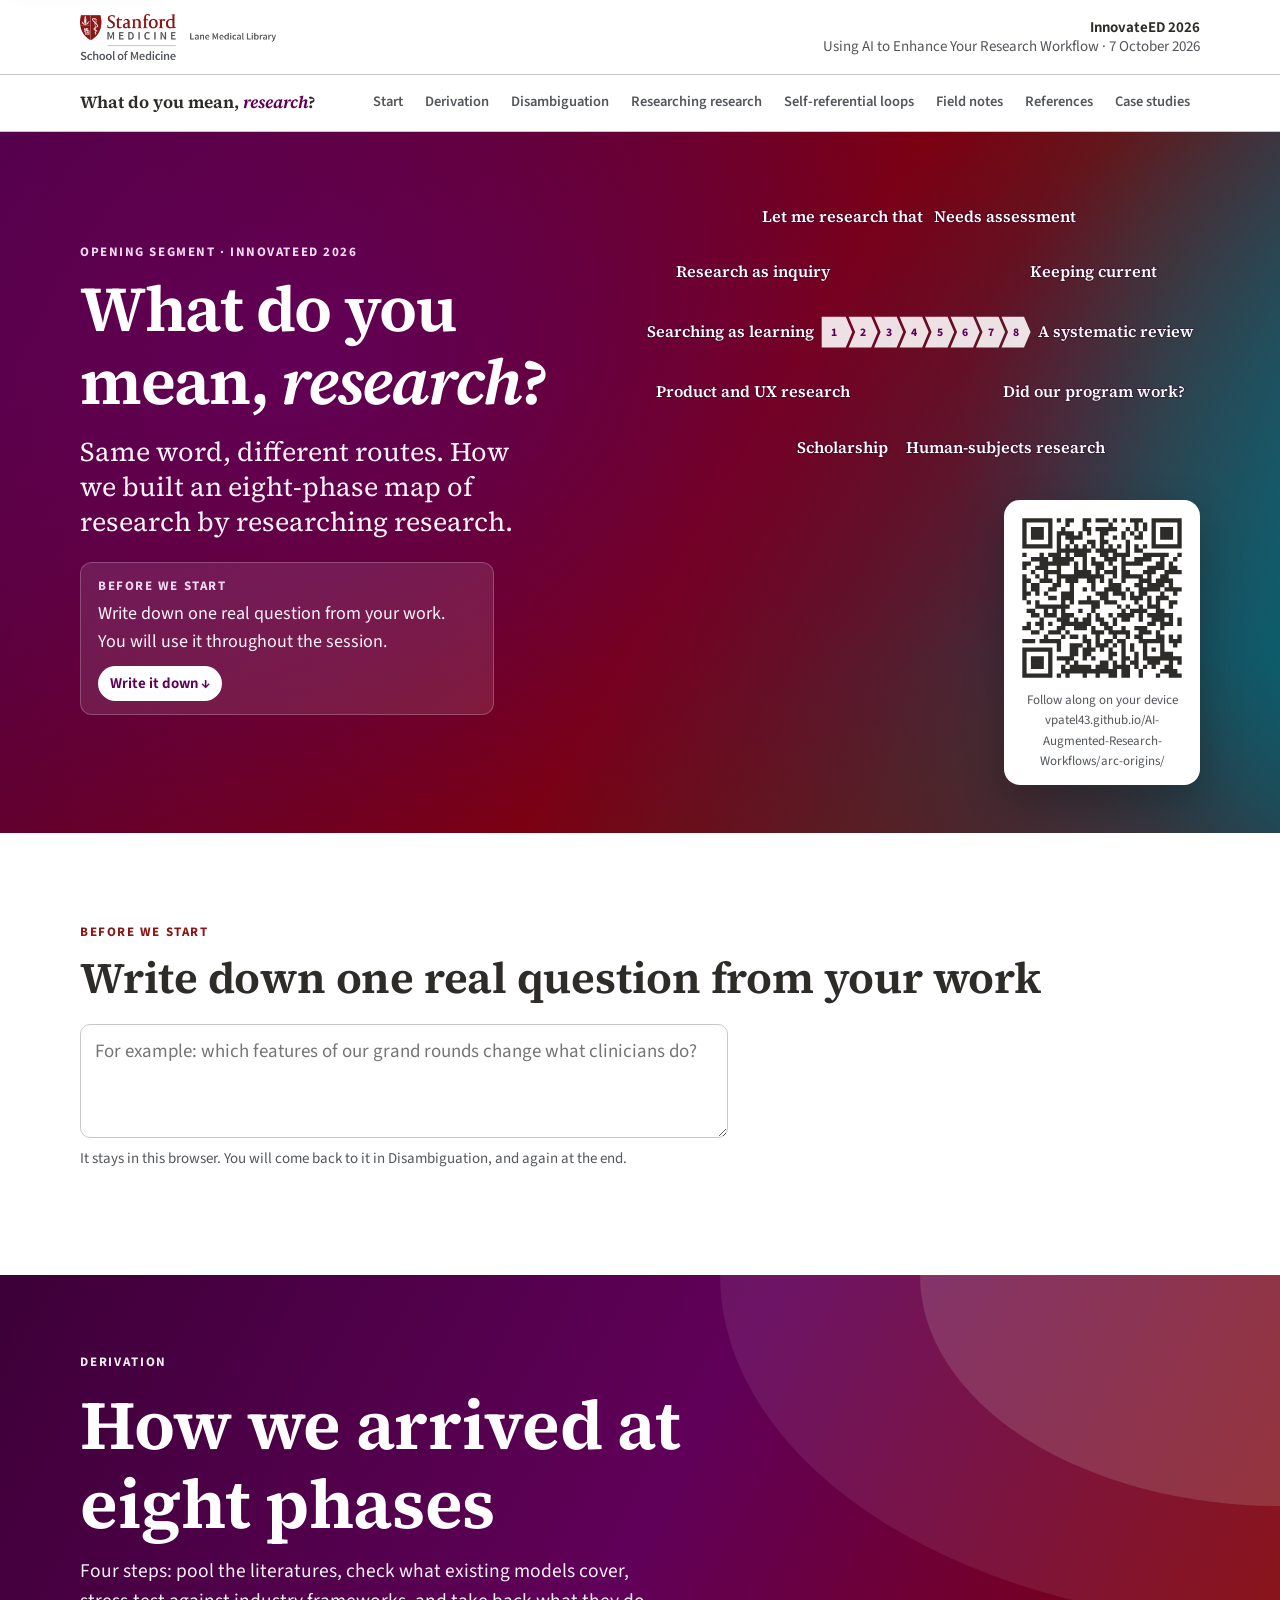
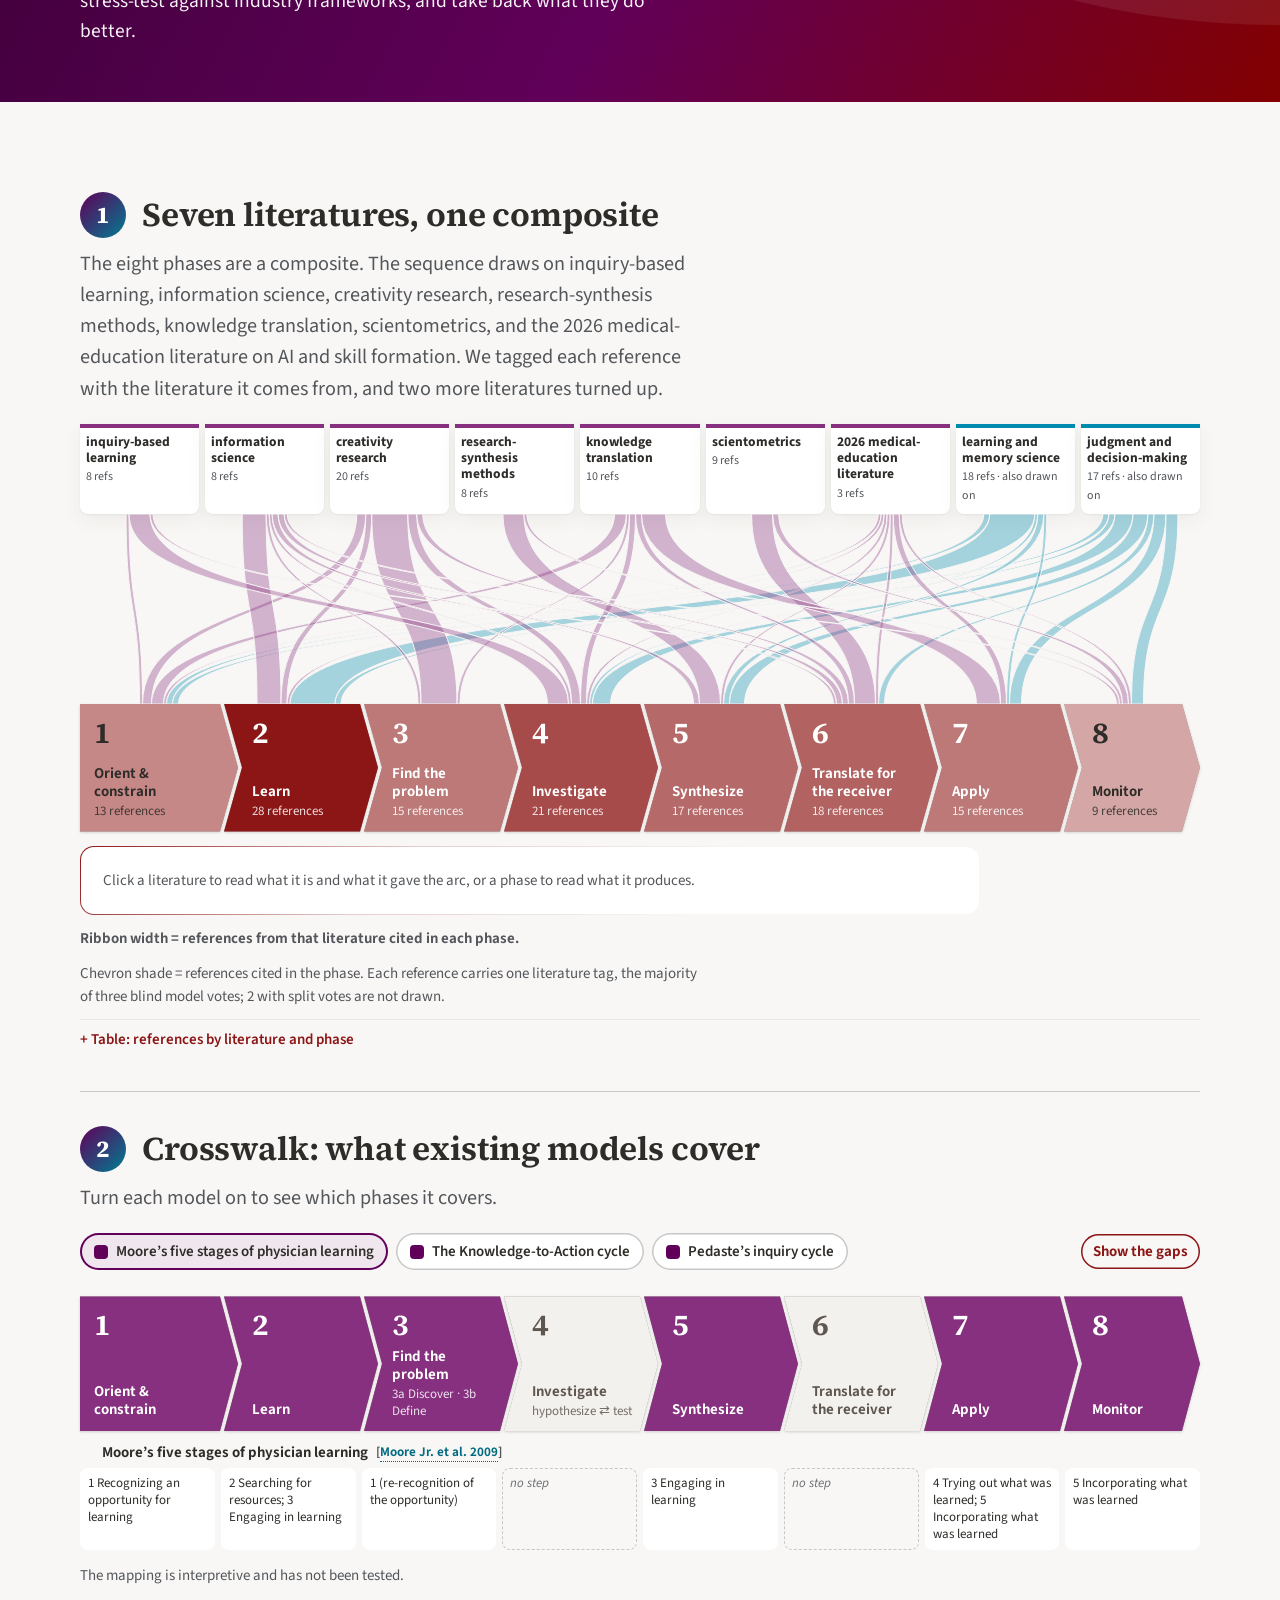
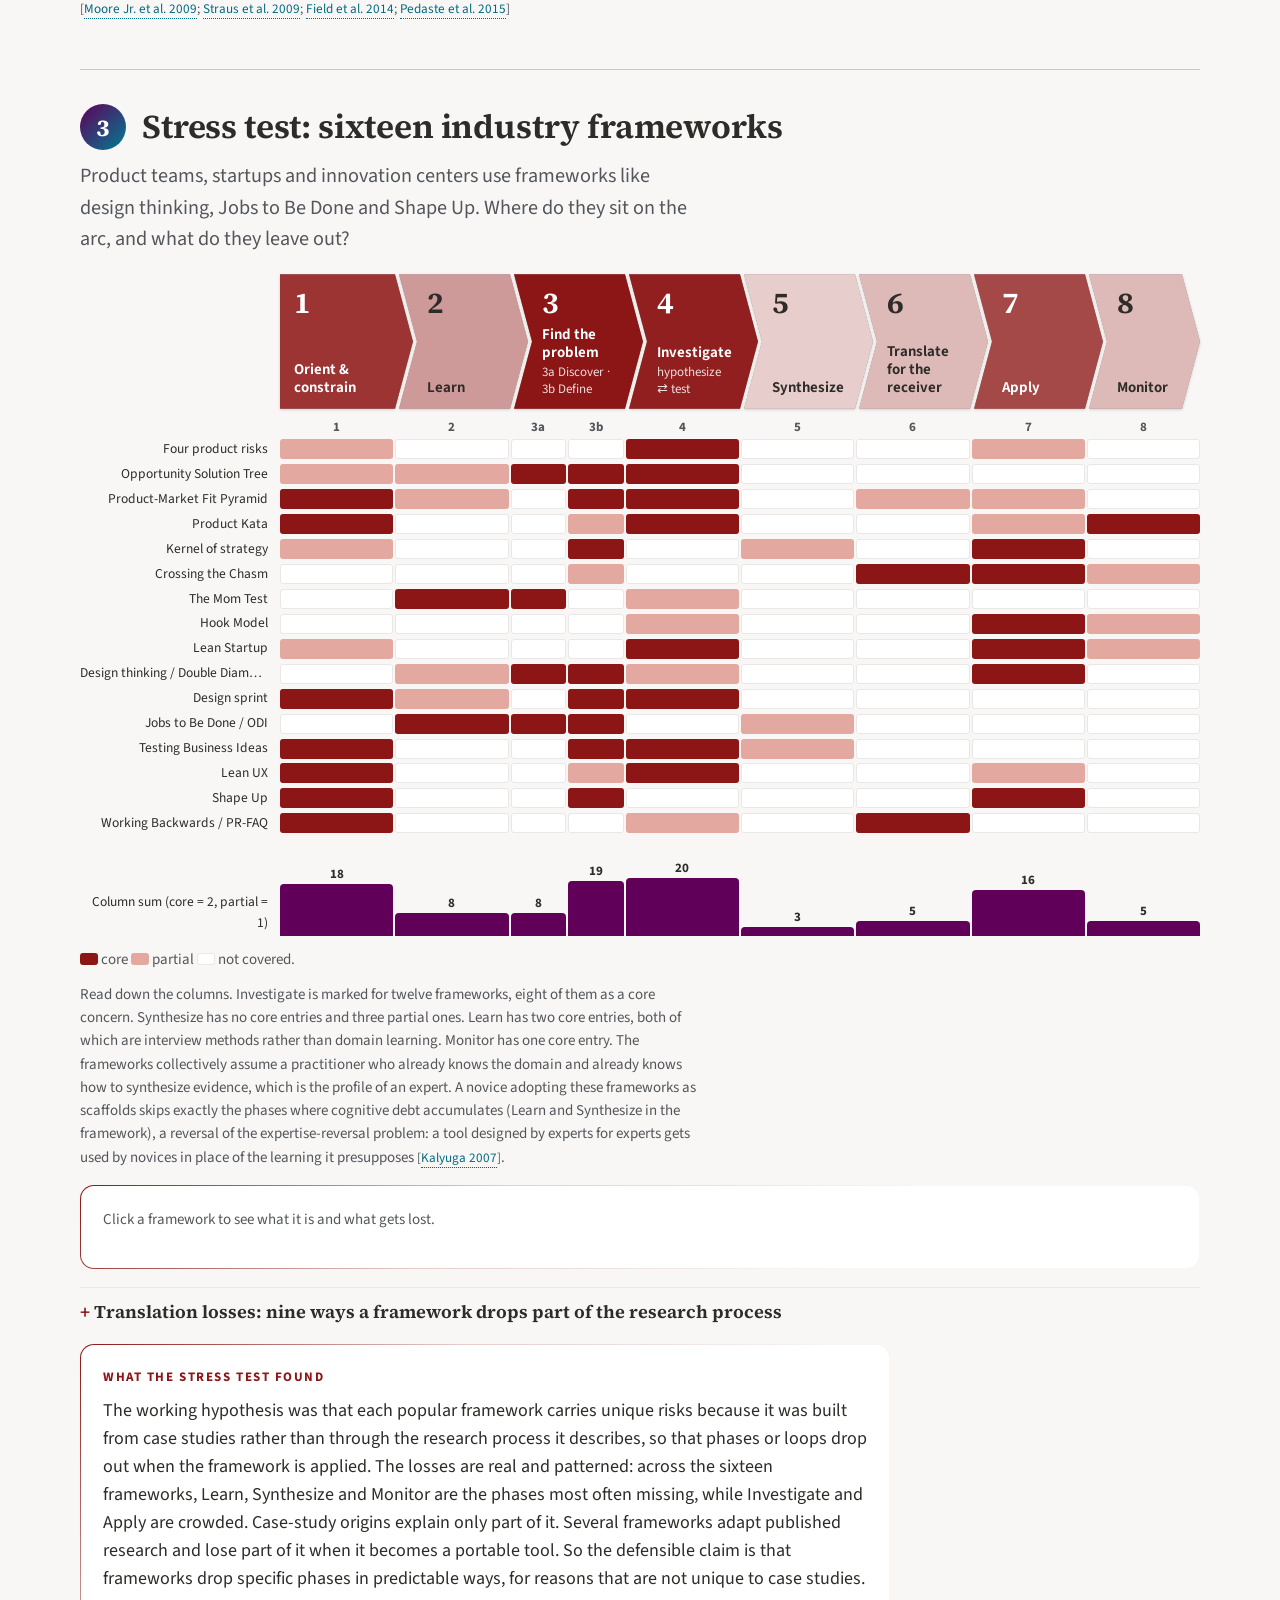
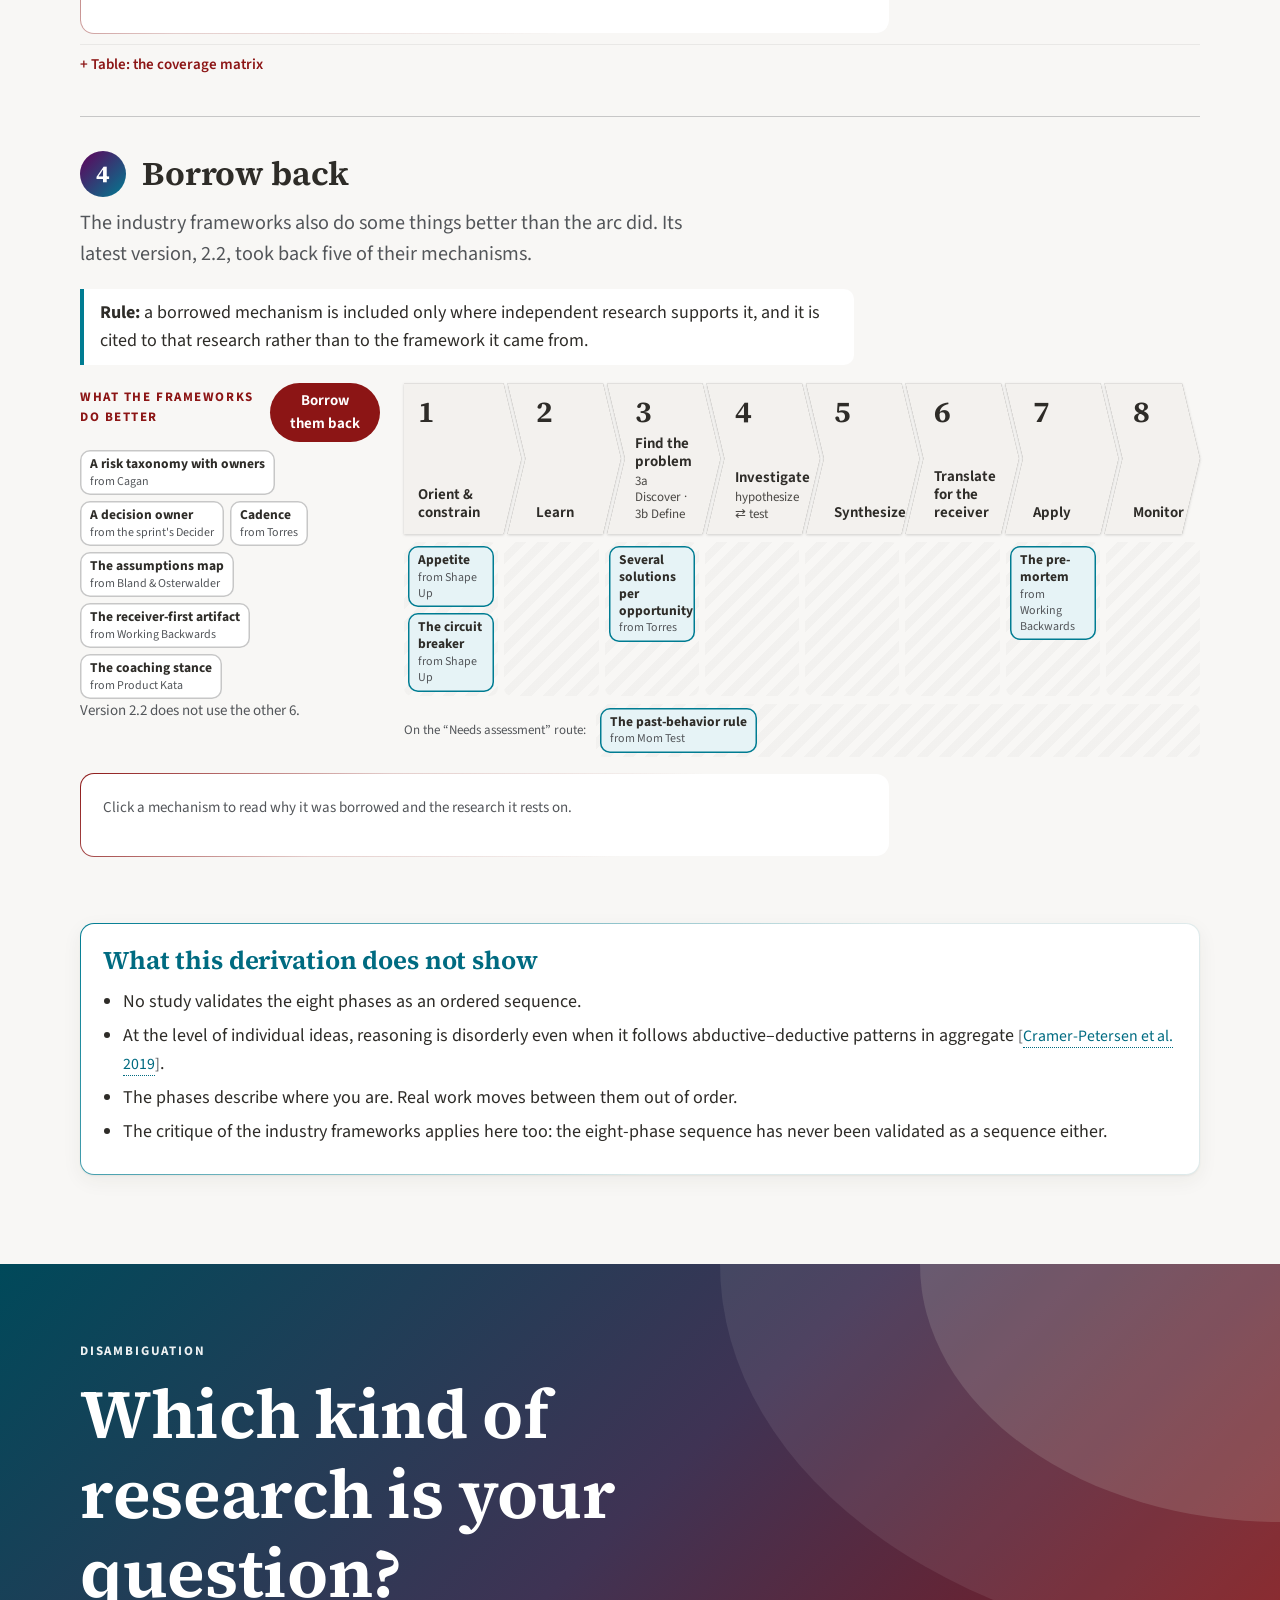
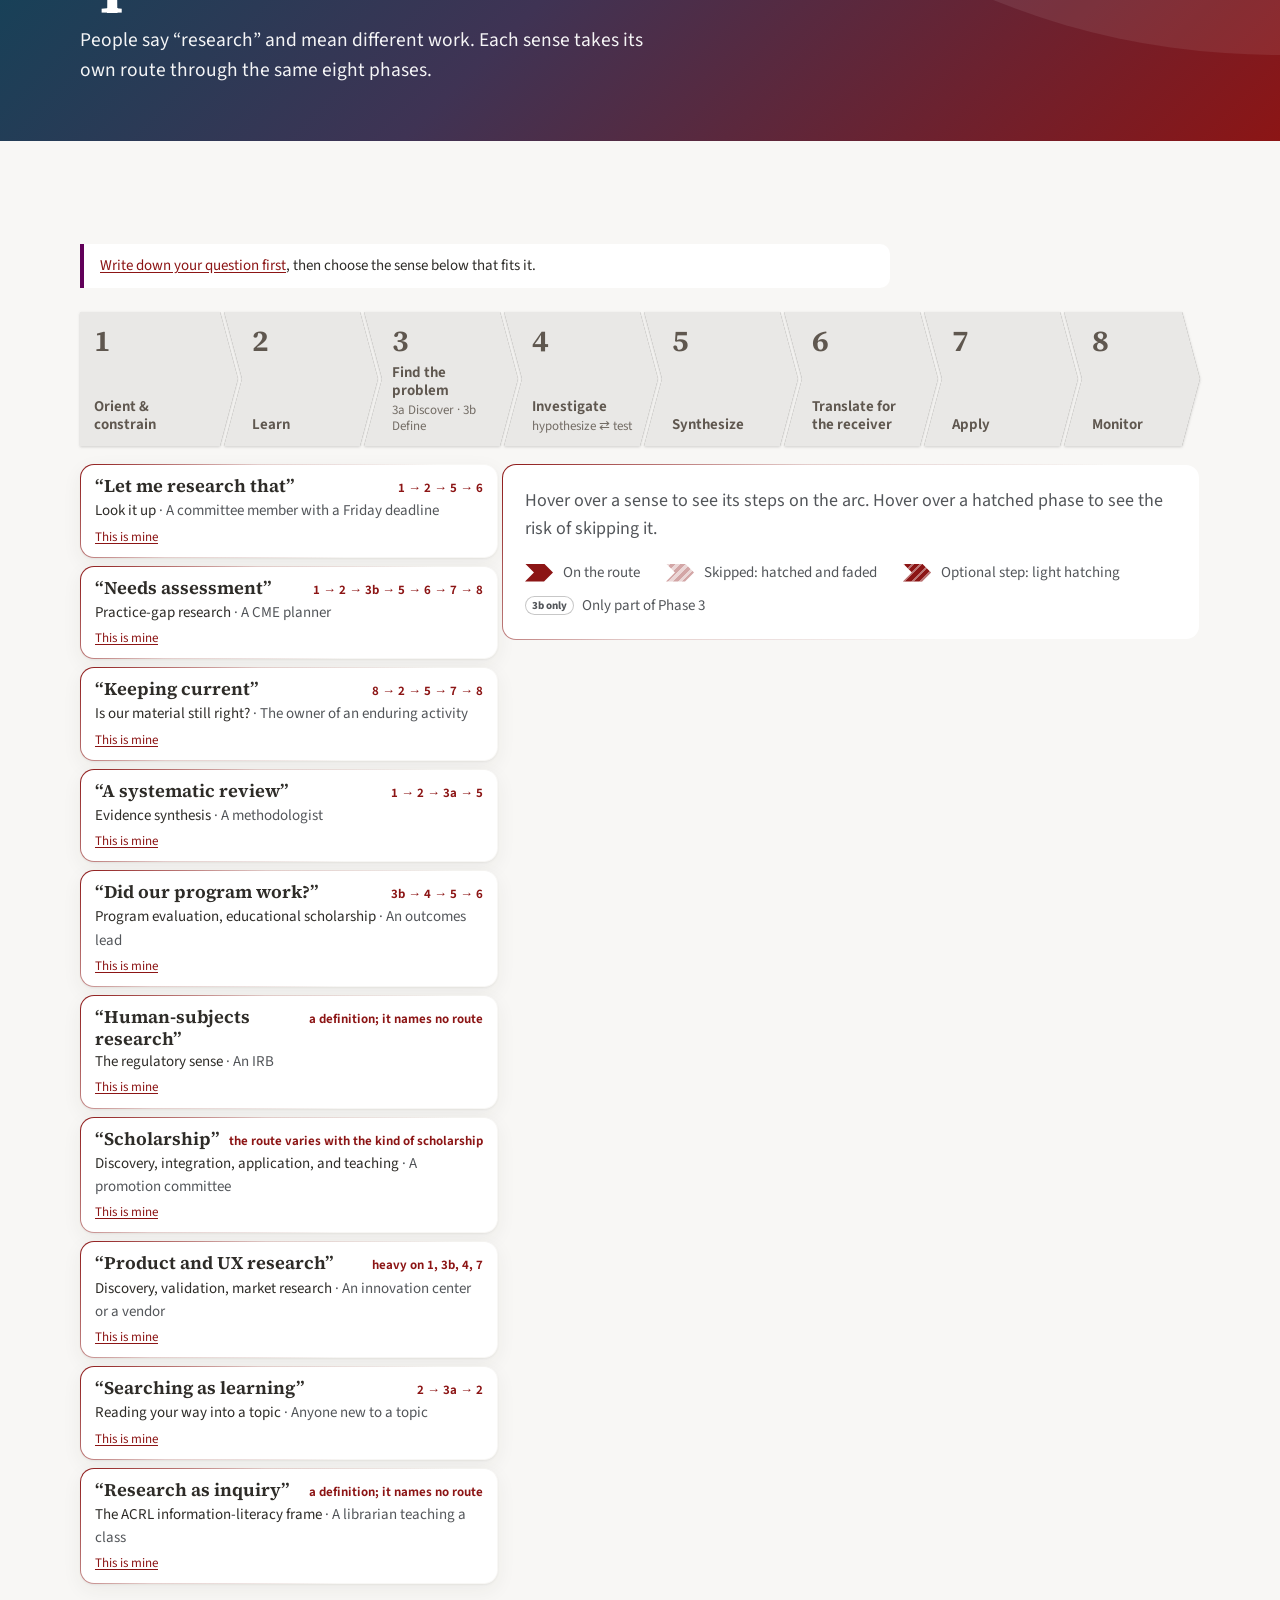
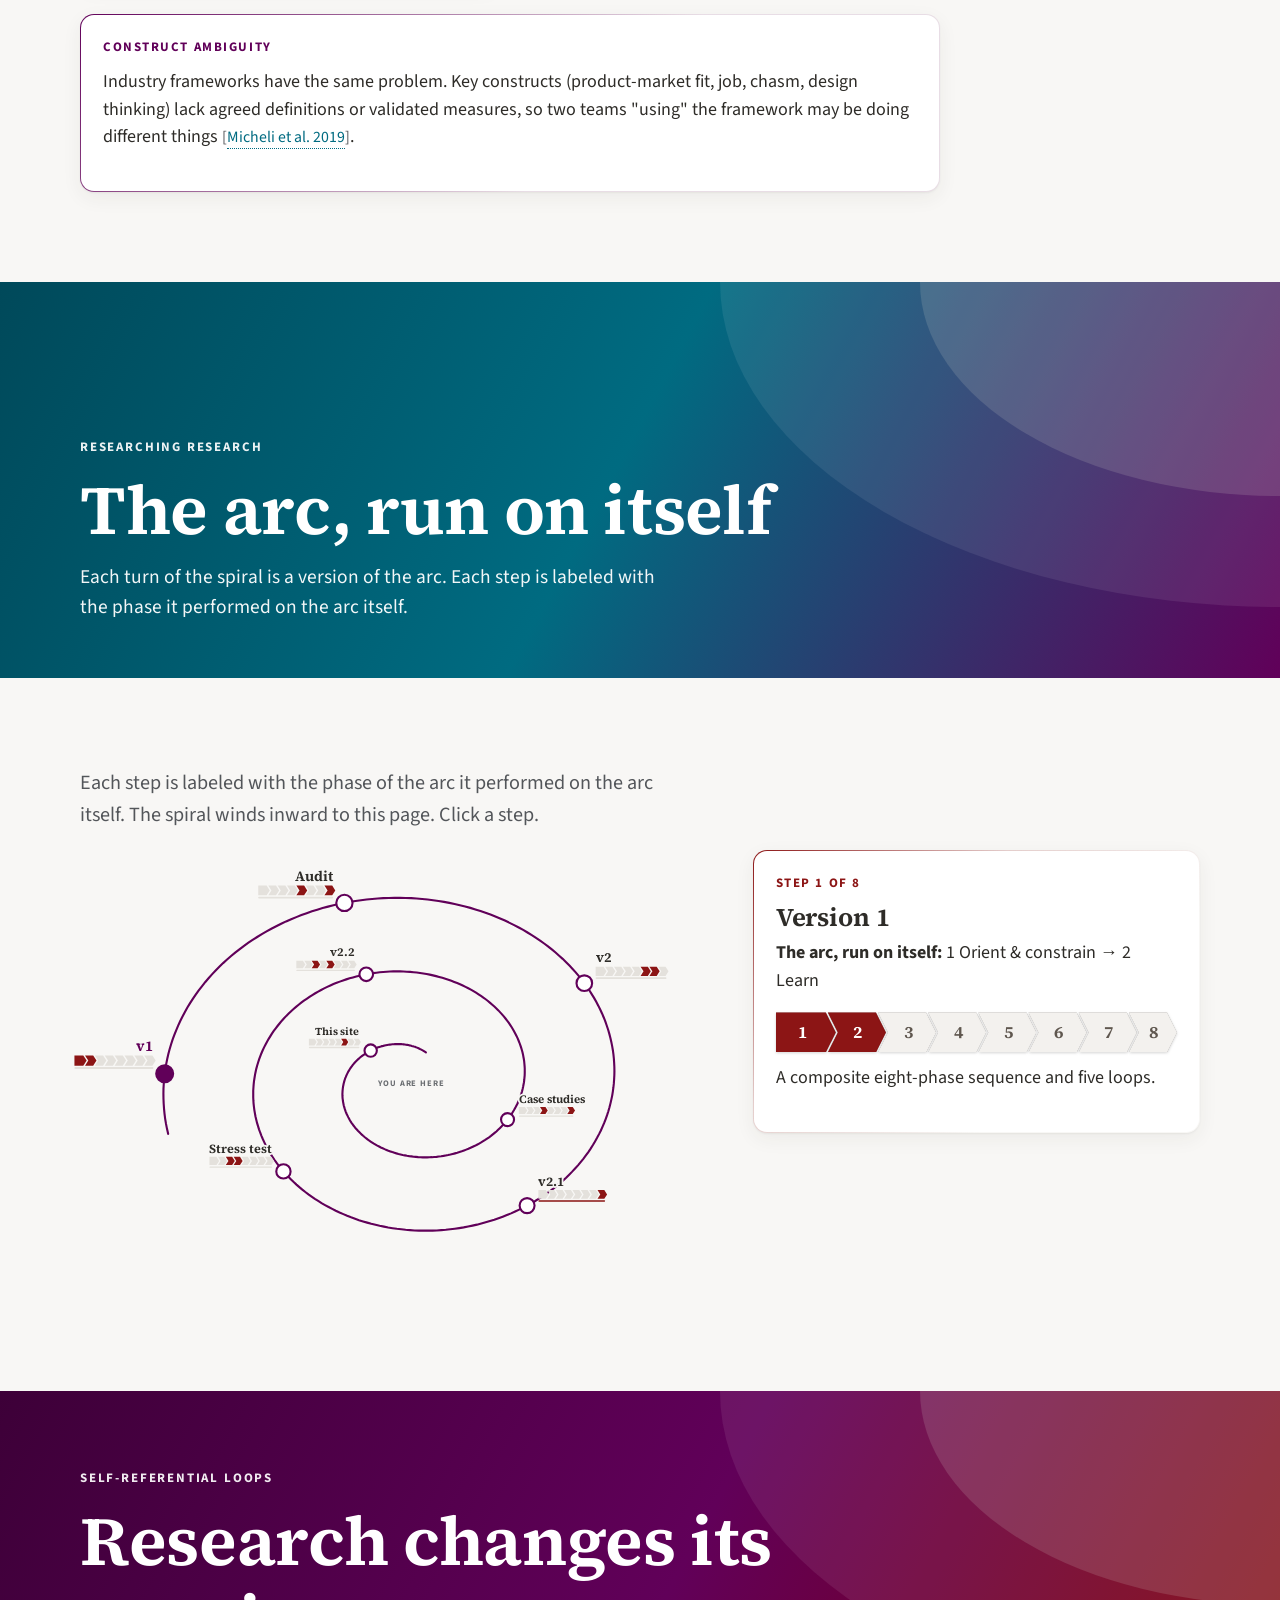
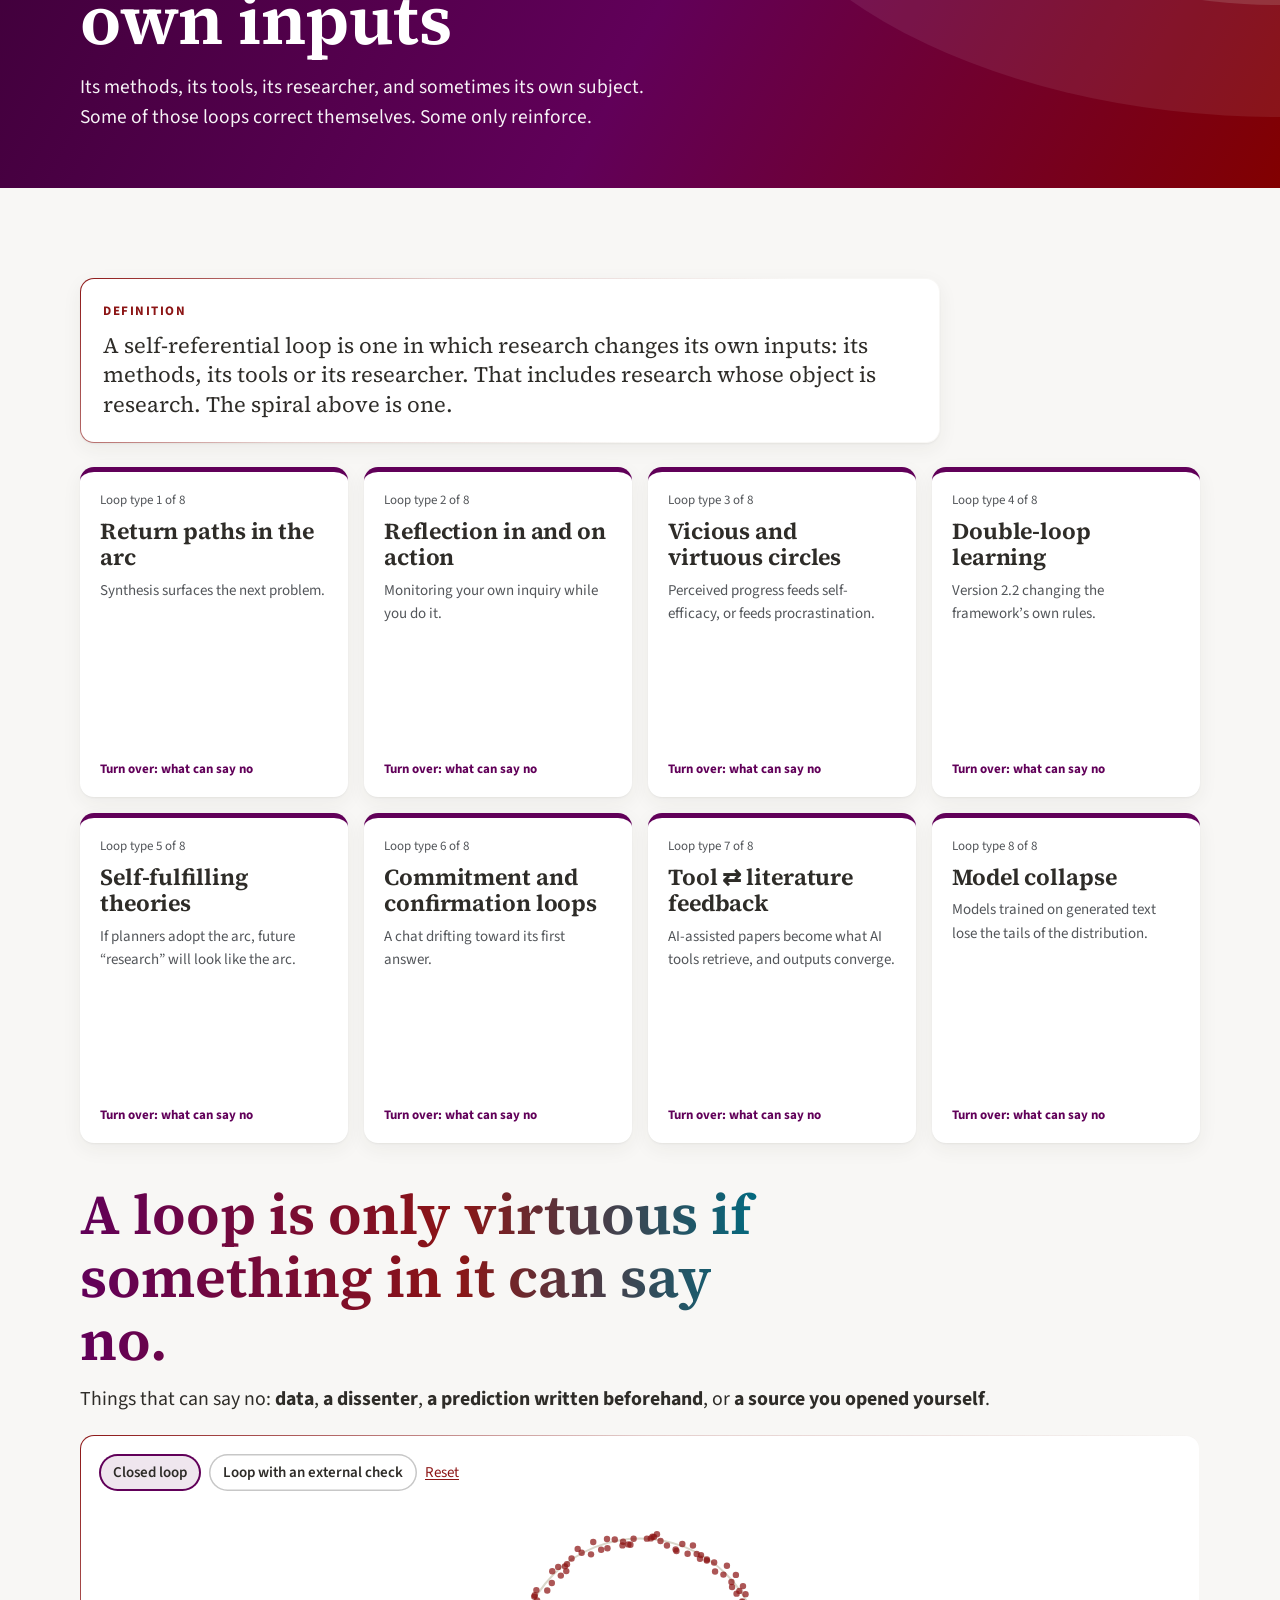
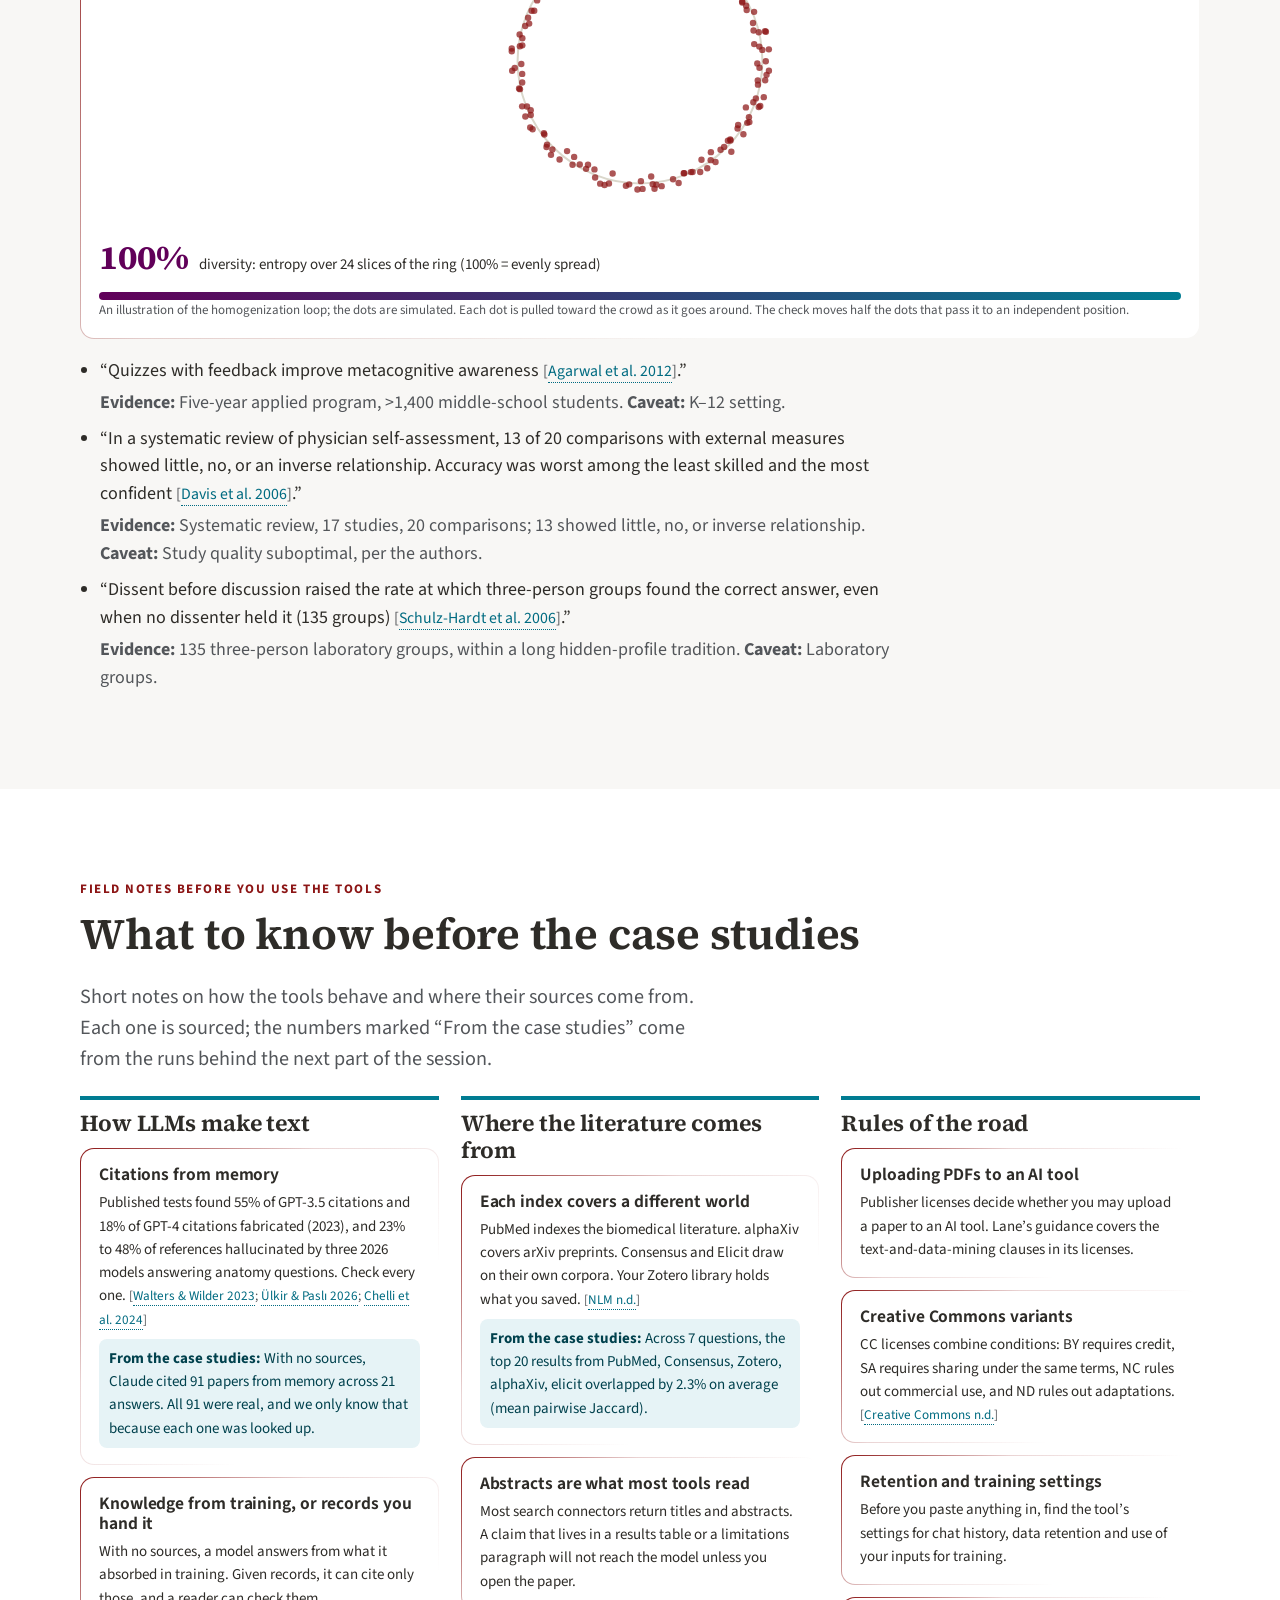
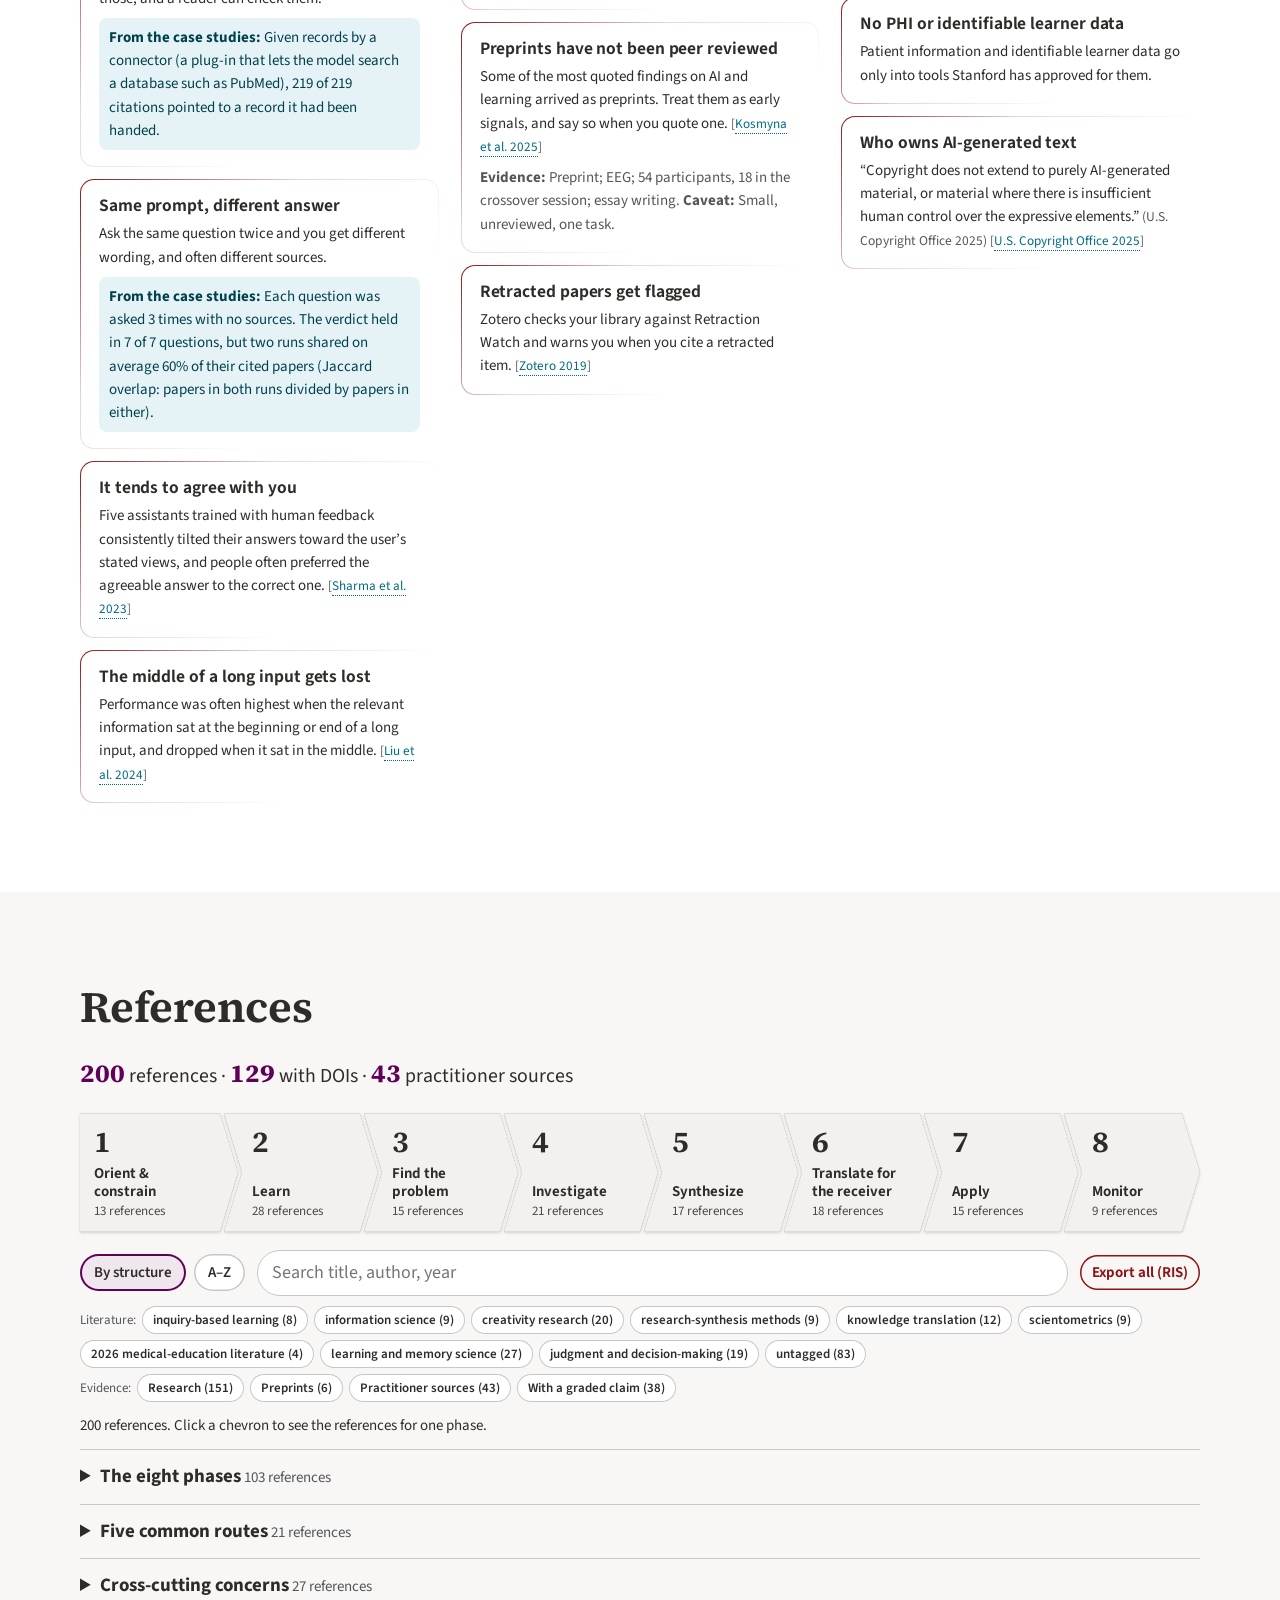
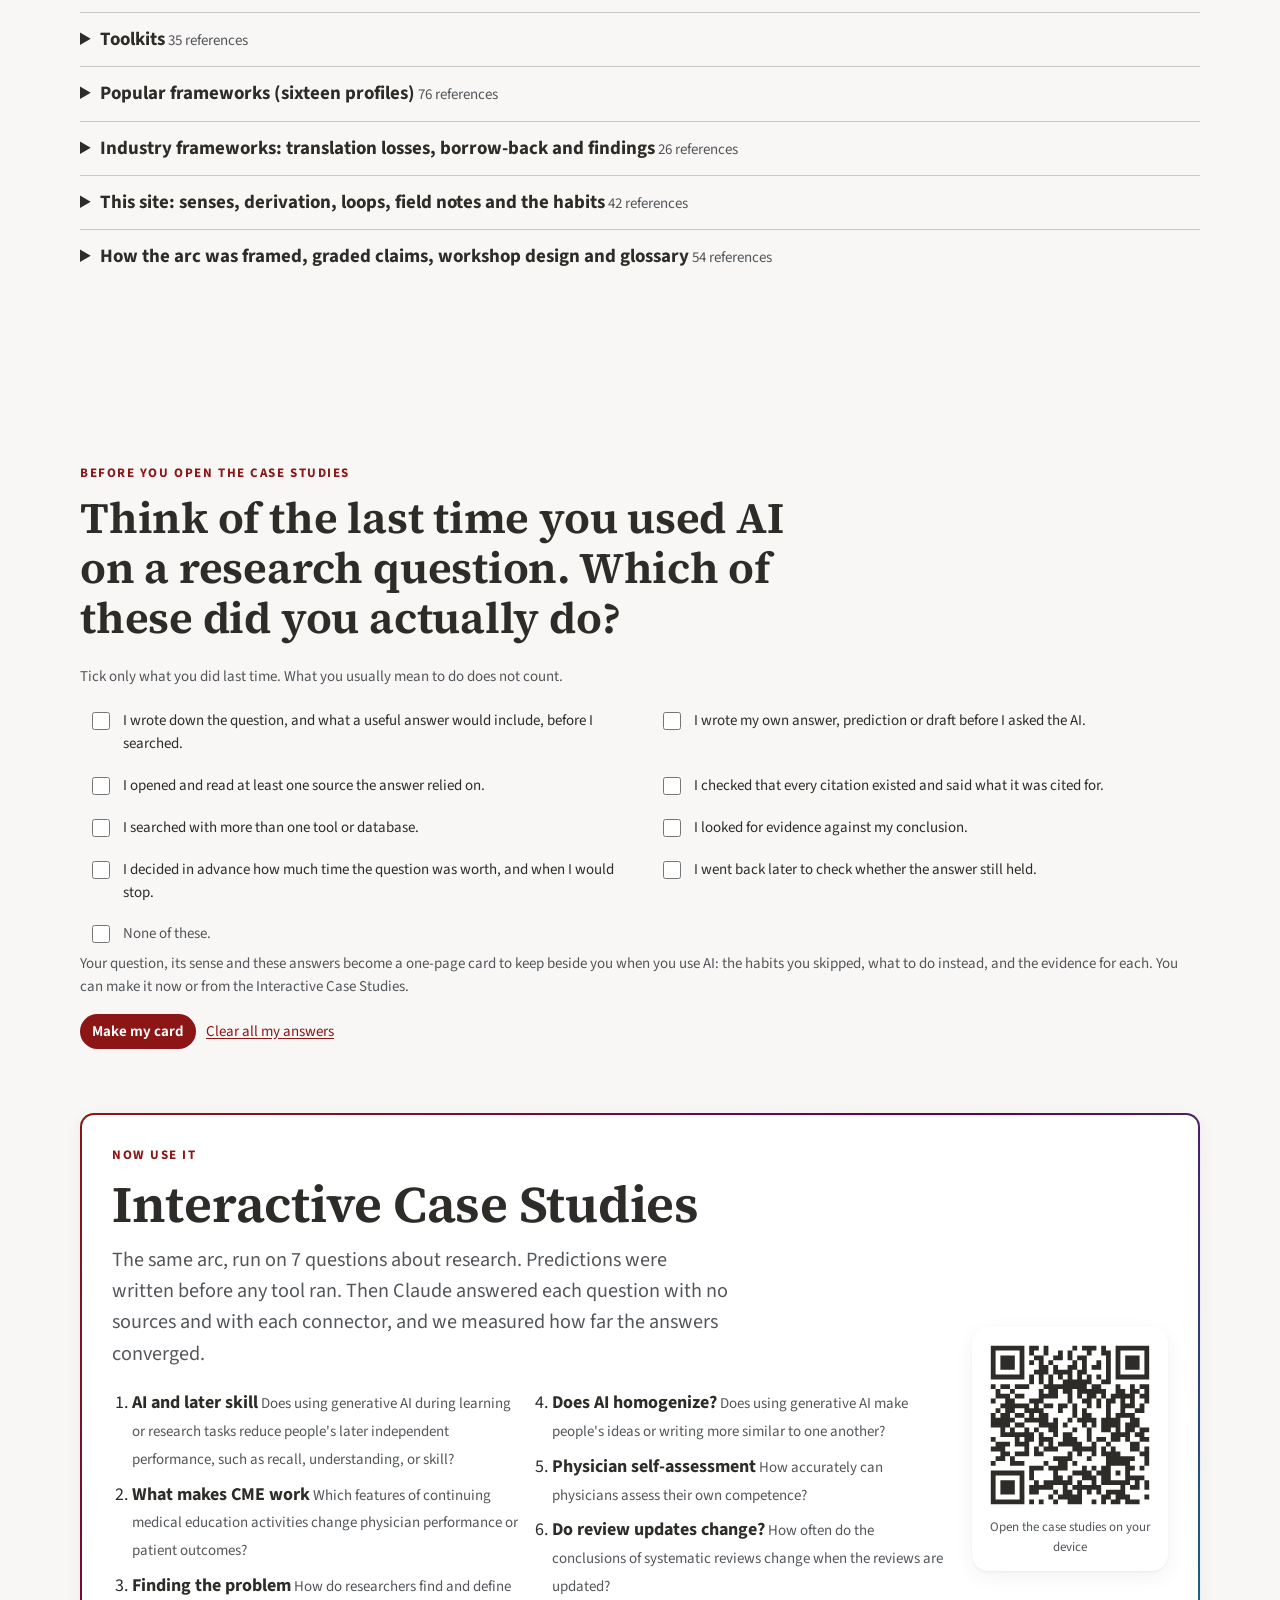
==== commit c9a3a111: "Update the workshop sites Built by arc-origins/pipeline/deploy.py: the Convergence Explorer at the r" ====
--- a/arc-origins/index.html
+++ b/arc-origins/index.html
@@ -10,8 +10,8 @@
     document.documentElement.classList.add('js');
     if (window.matchMedia && matchMedia('(prefers-reduced-motion: reduce)').matches) document.documentElement.classList.add('reduced');
   </script>
-  <script type="module" crossorigin src="./assets/index-b8a8lY9d.js"></script>
-  <link rel="stylesheet" crossorigin href="./assets/index-CsWNupjK.css">
+  <script type="module" crossorigin src="./assets/index-DpbEgX1b.js"></script>
+  <link rel="stylesheet" crossorigin href="./assets/index-CP2iQgzt.css">
 </head>
 <body>
   <a class="skip-link" href="#main">Skip to content</a>
--- a/arc-origins/assets/index-CP2iQgzt.css
+++ b/arc-origins/assets/index-CP2iQgzt.css
@@ -0,0 +1 @@
+@font-face{font-family:"Source Sans 3";font-style:normal;font-weight:200 900;font-display:swap;src:url(./source-sans-3-latin-wght-normal-BqRLTx4X.woff2) format("woff2-variations")}@font-face{font-family:"Source Sans 3";font-style:italic;font-weight:200 900;font-display:swap;src:url(./source-sans-3-latin-wght-italic-Bg-PIjcQ.woff2) format("woff2-variations")}@font-face{font-family:"Source Serif 4";font-style:normal;font-weight:200 900;font-display:swap;src:url(./source-serif-4-latin-wght-normal-D9elroTD.woff2) format("woff2-variations")}@font-face{font-family:"Source Serif 4";font-style:italic;font-weight:200 900;font-display:swap;src:url(./source-serif-4-latin-wght-italic-D2yaqPoE.woff2) format("woff2-variations")}:root{--cardinal: #8C1515;--cool-grey: #53565A;--rule: #C7C7C7;--cardinal-bright: #B1040E;--cardinal-dark: #820000;--black: #2E2C28;--fog: #F8F7F5;--fog-2: #E9E8E6;--sand: #DAD7CB;--stone: #7F7776;--stone-dark: #5F574F;--plum: #610059;--spirited: #E04F39;--poppy: #E98300;--lagunita: #007C92;--lagunita-dark: #006B81;--palo-verde: #279989;--palo-alto: #175E54;--sky: #4198B5;--white: #FFFFFF;--ep-pubmed: #016895;--ep-consensus: #D1660F;--ep-zotero: #279989;--ep-alphaxiv: #C74632;--ep-elicit: #009AB4;--ep-biorxiv: #7F7776;--human: var(--black);--ok: #1E7B4E;--ok-tint: #E2F1E8;--warn: #9E5C00;--warn-tint: #FBECD5;--bad: #B1040E;--bad-tint: #FAE1DF;--warm: linear-gradient(90deg, var(--cardinal), var(--spirited), var(--poppy));--cool: linear-gradient(90deg, var(--lagunita), var(--palo-verde), var(--sky));--diverge-cool: #006B81;--diverge-mid: #EFEDE8;--diverge-warm: #8C1515;--serif: "Source Serif 4", "Times New Roman", Georgia, serif;--sans: "Source Sans 3", Arial, Helvetica, sans-serif;--fs-body: 18px;--fs-small: 15px;--fs-tiny: 13px;--lh: 1.55;--ink: var(--black);--ink-2: var(--cool-grey);--ink-3: #6B6E72;--maxw: 1200px;--gutter: clamp(16px, 4vw, 40px);--radius: 14px;--shadow: 0 1px 2px rgba(46, 44, 40, .06), 0 6px 20px rgba(46, 44, 40, .06);--shadow-hover: 0 2px 4px rgba(46, 44, 40, .08), 0 14px 34px rgba(46, 44, 40, .12);--dur: .3s}html[data-present]{--fs-body: 22px;--fs-small: 18px;--fs-tiny: 15px}*,*:before,*:after{box-sizing:border-box}html{-webkit-text-size-adjust:100%;scroll-behavior:smooth;scroll-padding-top:84px}body{margin:0;font-family:var(--sans);font-size:var(--fs-body);line-height:var(--lh);color:var(--ink);background:var(--fog);font-feature-settings:"kern","liga";-webkit-font-smoothing:antialiased}h1,h2,h3,h4{font-family:var(--serif);font-weight:650;line-height:1.15;margin:0 0 .5em;letter-spacing:-.005em}h2{font-size:clamp(30px,3.4vw,44px)}h3{font-size:clamp(22px,2vw,27px)}h4{font-size:20px;font-family:var(--sans);font-weight:650}p{margin:0 0 1em}a{color:var(--cardinal);text-underline-offset:2px}a:hover{color:var(--cardinal-bright)}small,.small{font-size:var(--fs-small)}.tiny{font-size:var(--fs-tiny)}.muted{color:var(--ink-2)}.num{font-variant-numeric:tabular-nums}button{font:inherit;color:inherit}img{max-width:100%;height:auto;display:block}:focus-visible{outline:3px solid var(--lagunita);outline-offset:2px;border-radius:4px}.skip-link{position:absolute;left:12px;top:-60px;z-index:100;background:var(--white);color:var(--cardinal);padding:10px 14px;border-radius:8px;box-shadow:var(--shadow)}.skip-link:focus{top:12px}.visually-hidden{position:absolute!important;width:1px;height:1px;overflow:hidden;clip:rect(0 0 0 0);clip-path:inset(50%);white-space:nowrap}.wrap{max-width:var(--maxw);margin:0 auto;padding:0 var(--gutter)}section.block{padding:clamp(48px,7vw,96px) 0}.lede{font-size:1.12em;color:var(--ink-2);max-width:62ch}.eyebrow{font-family:var(--sans);font-size:var(--fs-tiny);font-weight:700;letter-spacing:.12em;text-transform:uppercase;color:var(--cardinal);margin:0 0 10px}.demo-banner{position:sticky;top:0;z-index:60;background:repeating-linear-gradient(135deg,#fff6d6 0 14px,#ffefb8 14px 28px);color:#5a4300;text-align:center;font-weight:650;font-size:var(--fs-small);padding:6px 12px;border-bottom:1px solid #E8D27A}.brandbar{background:var(--white);border-bottom:1px solid var(--rule)}.brandbar .wrap{display:flex;align-items:center;justify-content:space-between;gap:16px;padding-top:14px;padding-bottom:14px}.brandbar img{height:46px;width:auto}.brandbar .meta{font-size:var(--fs-small);color:var(--ink-2);text-align:right;line-height:1.3}.brandbar .meta b{color:var(--ink);font-weight:650}@media(max-width:560px){.brandbar img{height:34px}.brandbar .meta{display:none}}.btn{display:inline-flex;align-items:center;gap:8px;cursor:pointer;border:0;border-radius:999px;padding:11px 20px;font-weight:650;background:var(--cardinal);color:var(--white);transition:background var(--dur),transform var(--dur),box-shadow var(--dur)}.btn:hover{background:var(--cardinal-bright);color:var(--white);box-shadow:var(--shadow-hover)}.btn.ghost{background:transparent;color:var(--cardinal);box-shadow:inset 0 0 0 1.5px currentColor}.btn.ghost:hover{background:#8c15150f}.btn.small{padding:6px 12px;font-size:var(--fs-small)}.linkbtn{background:none;border:0;padding:0;color:var(--cardinal);cursor:pointer;text-decoration:underline;text-underline-offset:2px;font-size:var(--fs-small)}.chip{display:inline-flex;align-items:center;gap:6px;padding:3px 10px;border-radius:999px;font-size:var(--fs-tiny);font-weight:600;background:var(--fog-2);color:var(--ink);line-height:1.5;white-space:nowrap}.chip.outline{background:transparent;box-shadow:inset 0 0 0 1px var(--rule)}.badge{display:inline-flex;align-items:center;gap:6px;padding:2px 9px;border-radius:6px;font-size:var(--fs-tiny);font-weight:700;letter-spacing:.02em}.badge.d-low{background:#e0eef1;color:#00515f}.badge.d-moderate{background:#efe9da;color:#5c4a1e}.badge.d-high{background:#f6dedb;color:var(--cardinal-dark)}.badge.d-na{background:var(--fog-2);color:var(--ink-2)}.badge.caveat{background:#fff1c7;color:#5a4300}.swatch{width:12px;height:12px;border-radius:3px;display:inline-block;flex:none}.dot{width:10px;height:10px;border-radius:50%;display:inline-block;flex:none}.card{position:relative;border-radius:var(--radius);padding:22px;background:linear-gradient(var(--white),var(--white)) padding-box,linear-gradient(135deg,var(--cardinal) 0%,rgba(140,21,21,.18) 35%,rgba(140,21,21,0) 70%) border-box;border:1px solid transparent;box-shadow:var(--shadow);transition:box-shadow var(--dur),transform var(--dur)}.card:hover{box-shadow:var(--shadow-hover)}.card.flat{box-shadow:none}.card.muted-card{background:linear-gradient(var(--fog),var(--fog)) padding-box,linear-gradient(135deg,var(--rule),transparent 70%) border-box}.divider{position:relative;overflow:hidden;color:var(--white);min-height:clamp(260px,44vh,460px);display:flex;align-items:flex-end;isolation:isolate}.divider .wrap{width:100%;position:relative;z-index:2;padding-top:72px;padding-bottom:56px}.divider .step{font-family:var(--sans);font-weight:700;letter-spacing:.14em;text-transform:uppercase;font-size:var(--fs-tiny);opacity:.92}.divider h2{font-size:clamp(36px,5.4vw,72px);margin:10px 0 12px;max-width:18ch;color:var(--white)}.divider p{max-width:58ch;font-size:1.08em;opacity:.95;margin:0}.divider .shape-a,.divider .shape-b{position:absolute;z-index:1;pointer-events:none}.divider .shape-a{right:0;top:0;width:min(46vw,560px);height:82%;border-bottom-left-radius:100%;background:#ffffff14}.divider .shape-b{right:0;top:0;width:min(30vw,360px);height:54%;border-bottom-left-radius:100%;background:#dad7cb29}.divider.warm{background:linear-gradient(118deg,var(--cardinal-dark) 0%,var(--cardinal) 48%,#A8321F 100%)}.divider.cool{background:linear-gradient(118deg,#00495A 0%,var(--lagunita-dark) 50%,var(--palo-alto) 100%)}.divider.mixed{background:linear-gradient(135deg,#00495A 0%,#3F3354 50%,var(--cardinal) 100%)}.divider.plum{background:linear-gradient(118deg,#3D0038 0%,var(--plum) 55%,var(--cardinal-dark) 100%)}.divider.stone{background:linear-gradient(118deg,#3E3833 0%,var(--stone-dark) 55%,var(--stone) 100%)}.picker-bar{position:sticky;top:var(--nav-h, 0px);z-index:40;background:#fffffff2;backdrop-filter:saturate(1.2) blur(10px);-webkit-backdrop-filter:saturate(1.2) blur(10px);border-bottom:1px solid var(--rule)}.picker-bar .wrap{display:flex;align-items:center;gap:14px;padding-top:10px;padding-bottom:10px}.picker-bar .label{font-size:var(--fs-tiny);font-weight:700;letter-spacing:.1em;text-transform:uppercase;color:var(--ink-2);flex:none}.picker-chips{display:flex;gap:8px;overflow-x:auto;scrollbar-width:thin;padding:2px}.qchip{flex:none;cursor:pointer;border:0;border-radius:999px;padding:7px 14px;font-weight:600;font-size:var(--fs-small);background:var(--fog-2);color:var(--ink);transition:background var(--dur),color var(--dur)}.qchip:hover{background:var(--sand)}.qchip[aria-pressed=true]{background:var(--cardinal);color:var(--white)}.qchip .star{color:var(--poppy);margin-right:4px}.qchip[aria-pressed=true] .star{color:#ffd27a}.tip{position:fixed;z-index:90;pointer-events:none;background:var(--white);color:var(--ink);border-radius:10px;padding:10px 12px;box-shadow:0 8px 28px #0000002e;font-size:var(--fs-small);max-width:320px;opacity:0;transform:translateY(4px);transition:opacity .12s,transform .12s;line-height:1.35}.tip.on{opacity:1;transform:none}.tip .v{font-weight:750;font-size:1.15em;display:block}.tip .l{color:var(--ink-2)}.tip .row{display:flex;align-items:center;gap:8px}.tip .key{width:14px;height:2px;flex:none}figure.chart{margin:0}figure.chart figcaption{display:flex;justify-content:space-between;align-items:baseline;gap:12px;margin-bottom:10px;flex-wrap:wrap}figure.chart figcaption .t{font-weight:650}.table-wrap{overflow-x:auto;margin-top:12px}table.data{border-collapse:collapse;width:100%;font-size:var(--fs-small);font-variant-numeric:tabular-nums}table.data th,table.data td{padding:6px 10px;border-bottom:1px solid var(--fog-2);text-align:left;vertical-align:top}table.data th{font-weight:650;color:var(--ink-2);background:var(--fog)}table.data td.n{text-align:right}details.drawer{border-top:1px solid var(--fog-2);padding-top:8px;margin-top:10px}details.drawer>summary{cursor:pointer;color:var(--cardinal);font-weight:600;font-size:var(--fs-small);list-style:none}details.drawer>summary::-webkit-details-marker{display:none}details.drawer>summary:before{content:"+ "}details.drawer[open]>summary:before{content:"–"}.lightbox{position:fixed;inset:0;z-index:95;background:#141210d1;display:none;align-items:center;justify-content:center;padding:4vw}.lightbox.on{display:flex}.lightbox figure{margin:0;max-width:min(1400px,92vw)}.lightbox img{max-height:80vh;width:auto;margin:0 auto;border-radius:10px;box-shadow:0 20px 60px #0006;background:var(--white)}.lightbox figcaption{color:#eee;text-align:center;margin-top:12px;font-size:var(--fs-small)}.lightbox .close{position:absolute;top:16px;right:20px;background:var(--white);border:0;border-radius:999px;width:44px;height:44px;font-size:24px;cursor:pointer}.st{display:inline-flex;align-items:center;gap:4px;font-weight:650}.st-green{color:var(--ok)}.st-amber{color:var(--warn)}.st-red{color:var(--bad)}.st-icon{display:inline-grid;place-items:center;width:1.05em;height:1.05em;border-radius:50%;font-size:.72em;color:var(--white);font-weight:800;line-height:1;vertical-align:.08em}.st-icon.green{background:var(--ok)}.st-icon.amber{background:var(--warn)}.st-icon.red{background:var(--bad)}mark.cite{color:inherit;border-radius:4px;padding:0 2px;box-decoration-break:clone;-webkit-box-decoration-break:clone}mark.cite.green{background:var(--ok-tint);box-shadow:inset 0 -2px 0 var(--ok)}mark.cite.amber{background:var(--warn-tint);box-shadow:inset 0 -2px 0 var(--warn)}mark.cite.red{background:var(--bad-tint);box-shadow:inset 0 -2px 0 var(--bad)}mark.cite a{color:inherit;text-decoration:none}.pending{border:1.5px dashed var(--rule);border-radius:var(--radius);padding:18px;color:var(--ink-2);background:#fff9}.pending b{color:var(--ink)}.grid{display:grid;gap:18px}.two-col{display:grid;grid-template-columns:1fr 1fr;gap:24px}@media(max-width:860px){.two-col{grid-template-columns:1fr}}.headline-metric{display:flex;align-items:baseline;gap:18px;flex-wrap:wrap;margin:6px 0 4px}.headline-metric .big{font-family:var(--sans);font-weight:700;font-size:clamp(54px,7vw,84px);line-height:1;letter-spacing:-.02em}.headline-metric .big.warm{color:var(--cardinal)}.headline-metric .big.cool{color:var(--lagunita-dark)}.headline-metric .unit{color:var(--ink-2);font-size:var(--fs-small);max-width:34ch}.chev-swatch{display:inline-block;flex:none;width:28px;height:18px;margin-right:10px;vertical-align:-3px;clip-path:polygon(0 0,68% 0,100% 50%,68% 100%,0 100%,32% 50%);box-shadow:inset 0 0 0 30px #0000}.chev-swatch.seq{background:linear-gradient(90deg,#e3eff1,#ede5d5 50%,#8c1515)}.arc-wrap{position:relative;margin-top:26px}.arc-groups{display:grid;grid-template-columns:repeat(8,minmax(0,1fr));font-size:var(--fs-tiny);font-weight:700;letter-spacing:.08em;text-transform:uppercase;margin-bottom:10px}.arc-groups span{border-top:3px solid var(--cardinal);padding-top:6px;margin-right:22px;color:var(--cardinal)}.arc{--d: 18px;--g: 4px;list-style:none;margin:0;padding:0;display:grid;grid-template-columns:repeat(8,minmax(0,1fr))}.phase-li{position:relative;z-index:1;margin-right:calc(-1 * var(--d));transition:transform var(--dur),filter var(--dur);filter:drop-shadow(0 1px 1.5px rgba(46,44,40,.14)) drop-shadow(0 0 .6px rgba(46,44,40,.45))}.phase-li:last-child{margin-right:0}.phase-li:hover{transform:translateY(-2px);z-index:2}.phase-li:has(.phase[aria-expanded=true]){transform:translateY(-6px);z-index:3;filter:drop-shadow(0 8px 10px rgba(46,44,40,.22)) drop-shadow(0 0 1px #2E2C28) drop-shadow(0 0 1px #2E2C28)}.phase-li:has(.phase:focus-visible){filter:drop-shadow(0 0 1.5px #007C92) drop-shadow(0 0 1.5px #007C92) drop-shadow(0 0 1.5px #007C92);z-index:3}.phase{width:100%;height:100%;min-height:128px;border:0;cursor:pointer;text-align:left;display:flex;flex-direction:column;justify-content:space-between;gap:8px;padding:14px calc(var(--d) + 8px) 12px calc(var(--d) + var(--g) + 10px);clip-path:polygon(var(--g) 0,calc(100% - var(--d)) 0,100% 50%,calc(100% - var(--d)) 100%,var(--g) 100%,calc(var(--d) + var(--g)) 50%)}.phase.first{padding-left:14px;clip-path:polygon(0 0,calc(100% - var(--d)) 0,100% 50%,calc(100% - var(--d)) 100%,0 100%)}.phase:focus-visible{outline:none}.phase .n{font-family:var(--serif);font-size:30px;font-weight:650;line-height:1}.phase .txt{display:flex;flex-direction:column;gap:2px}.phase .nm{font-weight:650;line-height:1.2;font-size:var(--fs-small)}.phase .sub{font-size:var(--fs-tiny);opacity:.85;line-height:1.25}.phase.d-low{background:#e3eff1;color:#00414d}.phase.d-moderate{background:#ede5d5;color:#4a3b17}.phase.d-high{background:var(--cardinal);color:var(--white)}.phase-li.dim .phase{opacity:.82}.arc-loops{display:block;width:100%;height:84px;overflow:visible}.arc-loops .loop{fill:none;stroke:var(--stone);stroke-width:1.5}.arc-loops .loop-label{font-family:var(--sans);font-size:12.5px;fill:var(--ink-2);paint-order:stroke;stroke:var(--fog);stroke-width:5px;stroke-linejoin:round}.arc-rail{margin-top:4px;border-radius:10px;padding:9px 14px;background:repeating-linear-gradient(135deg,#f1e7e4 0 10px,#f7efec 10px 20px);color:var(--cardinal-dark);font-size:var(--fs-small);cursor:pointer;border:0;width:100%;text-align:left}.arc-rail[aria-expanded=true]{box-shadow:0 0 0 3px var(--black)}@media(max-width:900px){.arc,.arc-groups{grid-template-columns:repeat(4,minmax(0,1fr))}.arc{row-gap:10px}.phase-li:nth-child(4n){margin-right:0}.arc-groups,.arc-loops{display:none}}@media(max-width:700px){.arc{grid-template-columns:1fr;row-gap:0}.phase-li,.phase-li:nth-child(4n){margin-right:0;margin-bottom:calc(-1 * var(--d) + var(--g))}.phase-li:last-child{margin-bottom:0}.phase{min-height:0;flex-direction:row;align-items:center;justify-content:flex-start;gap:14px;padding:calc(var(--d) + var(--g) + 8px) 16px calc(var(--d) + 6px);clip-path:polygon(0 var(--g),50% calc(var(--d) + var(--g)),100% var(--g),100% calc(100% - var(--d)),50% 100%,0 calc(100% - var(--d)))}.phase.first{padding-top:12px;padding-left:16px;clip-path:polygon(0 0,100% 0,100% calc(100% - var(--d)),50% 100%,0 calc(100% - var(--d)))}.phase .n{font-size:26px;min-width:22px}.phase .txt{flex-direction:row;flex-wrap:wrap;align-items:baseline;gap:2px 10px}}.phase-li.off-route .phase{opacity:.38;background-image:repeating-linear-gradient(135deg,rgba(255,255,255,.55) 0 5px,transparent 5px 11px)}.phase-li.on-route .phase.optional{background-image:repeating-linear-gradient(135deg,rgba(255,255,255,.35) 0 3px,transparent 3px 9px)}.phase{position:relative}.phase .route-tag{position:absolute;top:12px;right:calc(var(--d) + 4px);font-size:11px;font-weight:750;letter-spacing:.04em;padding:1px 7px;border-radius:999px;background:#ffffffd9;color:var(--ink)}.phase .route-tag[hidden],.arc.mini .phase .route-tag{display:none}.phase-li{transition:transform var(--dur),filter var(--dur),opacity var(--dur)}.arc-wrap.mini{margin-top:0}.arc.mini{--d: 10px;--g: 2px}.arc.mini .phase{min-height:0;height:40px;padding:0 calc(var(--d) + 4px) 0 calc(var(--d) + var(--g) + 6px);flex-direction:row;align-items:center;justify-content:center}.arc.mini .phase.first{padding-left:8px}.arc.mini .phase .n{font-size:17px}.arc.mini .phase-li:hover{transform:translateY(-1px)}.arc.mini .phase-li:has(.phase[aria-expanded=true]){transform:translateY(-2px)}@media(max-width:700px){.arc.mini{grid-template-columns:repeat(8,minmax(0,1fr))}.arc.mini .phase-li,.arc.mini .phase-li:nth-child(4n){margin-right:calc(-1 * var(--d));margin-bottom:0}.arc.mini .phase-li:last-child{margin-right:0}.arc.mini .phase{clip-path:polygon(var(--g) 0,calc(100% - var(--d)) 0,100% 50%,calc(100% - var(--d)) 100%,var(--g) 100%,calc(var(--d) + var(--g)) 50%);padding:0 calc(var(--d) + 2px) 0 calc(var(--d) + var(--g) + 2px)}.arc.mini .phase.first{clip-path:polygon(0 0,calc(100% - var(--d)) 0,100% 50%,calc(100% - var(--d)) 100%,0 100%);padding-left:4px}}@media(max-width:900px){.arc.mini{grid-template-columns:repeat(8,minmax(0,1fr));row-gap:0}.arc.mini .phase-li:nth-child(4n){margin-right:calc(-1 * var(--d))}.arc.mini .phase-li:last-child{margin-right:0}}html{scroll-padding-top:calc(var(--nav-h, 56px) + var(--below-nav, 0px) + 8px)}.site-nav{position:sticky;top:0;z-index:70;background:#fffffff7;-webkit-backdrop-filter:blur(6px);backdrop-filter:blur(6px);border-bottom:1px solid var(--rule)}.site-nav .wrap{display:flex;align-items:center;gap:16px;min-height:54px}.nav-title{font-family:var(--serif);font-weight:650;font-size:17px;color:var(--ink);text-decoration:none;white-space:nowrap;margin-right:auto}.nav-title em,.nav-title:hover{color:var(--nav-accent, var(--plum))}.nav-list{list-style:none;margin:0;padding:0;display:flex;gap:2px}.nav-list a{display:block;padding:7px 10px;border-radius:999px;font-size:14.5px;font-weight:600;color:var(--ink-2);text-decoration:none;white-space:nowrap}.nav-list a:hover{color:var(--ink);background:var(--fog)}.nav-list a[aria-current=true]{color:var(--nav-accent, var(--plum));background:var(--nav-tint, #F3E7F1)}.nav-toggle{display:none}.nav-toggle{align-items:center;gap:8px;margin-left:auto;border:0;border-radius:999px;padding:8px 14px;cursor:pointer;max-width:60vw;background:var(--nav-tint, #F3E7F1);color:var(--nav-accent, var(--plum));font-weight:700;font-size:var(--fs-small)}.nav-toggle .nav-current{overflow:hidden;text-overflow:ellipsis;white-space:nowrap}.nav-toggle.has-current .nav-toggle-label{display:none}.nav-caret{width:0;height:0;border-left:5px solid transparent;border-right:5px solid transparent;border-top:6px solid currentColor;transition:transform var(--dur)}.site-nav.open .nav-caret{transform:rotate(180deg)}.nav-progress{height:2px}.nav-progress span{display:block;height:100%;background:var(--nav-progress, linear-gradient(90deg, var(--plum), var(--lagunita)));transform-origin:left center;transform:scaleX(0)}@media(max-width:1150px){.nav-title{display:none}.nav-list{margin:0 auto}}@media(max-width:900px){.nav-title{display:block;font-size:16px}.nav-list{display:none;position:absolute;top:100%;left:0;right:0;flex-direction:column;gap:2px;margin:0;padding:8px var(--gutter) 14px;background:var(--white);border-bottom:1px solid var(--rule);box-shadow:0 14px 30px #2e2c281f}.site-nav.open .nav-list{display:flex}.nav-list a{padding:12px 14px;border-radius:10px;font-size:var(--fs-body)}.nav-toggle{display:inline-flex}}@media(max-width:520px){.nav-title{display:none}.nav-toggle{margin-left:0;max-width:none}}html[data-present] .nav-title{display:block}html[data-present] .nav-list{display:none;position:absolute;top:100%;left:0;right:0;flex-direction:column;gap:2px;margin:0;padding:8px var(--gutter) 14px;background:var(--white);border-bottom:1px solid var(--rule);box-shadow:0 14px 30px #2e2c281f}html[data-present] .site-nav.open .nav-list{display:flex}html[data-present] .nav-toggle{display:inline-flex}:root{--nav-accent: var(--plum);--nav-tint: #F3E7F1;--nav-progress: linear-gradient(90deg, var(--plum), var(--lagunita))}.origins-hero{position:relative;overflow:hidden;color:var(--white);isolation:isolate;background:radial-gradient(60% 80% at 15% 20%,rgba(97,0,89,.95),transparent 70%),radial-gradient(55% 70% at 85% 30%,rgba(0,124,146,.9),transparent 70%),radial-gradient(70% 70% at 55% 95%,rgba(130,0,0,.9),transparent 70%),linear-gradient(120deg,#4a0044,#820000 55%,#005b6b);background-size:160% 160%,160% 160%,160% 160%,100% 100%;animation:mesh 24s ease-in-out infinite alternate}@keyframes mesh{0%{background-position:0% 0%,100% 0%,50% 100%,0 0}50%{background-position:30% 40%,70% 30%,20% 70%,0 0}to{background-position:10% 80%,90% 60%,80% 40%,0 0}}html.reduced .origins-hero{animation:none}.origins-hero .wrap{display:grid;grid-template-columns:minmax(0,1fr) minmax(0,1.05fr);grid-template-areas:"copy word" "copy qr";gap:8px 40px;align-items:center;padding-top:40px;padding-bottom:48px}.hero-copy{grid-area:copy}.hero-word{grid-area:word}.origins-hero .qr-tile{grid-area:qr;justify-self:end;align-self:start}.origins-hero .eyebrow{color:#f4d9f0}.origins-hero h1{font-size:clamp(42px,5vw,74px);margin:0 0 16px;letter-spacing:-.02em;color:var(--white)}.origins-hero h1 em{font-style:italic}.origins-hero .sub{font-family:var(--serif);font-size:clamp(20px,2.1vw,27px);line-height:1.3;max-width:32ch;margin:0 0 22px;color:#fff4fb}.hero-word svg{width:100%;height:auto;display:block;overflow:visible}.burst-word{font-family:var(--serif);font-size:120px;font-weight:650;fill:var(--white)}.burst-sense{font-family:var(--serif);font-size:22px;font-weight:600;fill:var(--white);paint-order:stroke;stroke:#2e002a59;stroke-width:3px}.burst-n{font-family:var(--sans);font-size:16px;font-weight:750;fill:var(--plum)}.qr-tile{background:var(--white);color:var(--ink);border-radius:16px;padding:14px;width:196px;text-align:center;box-shadow:0 16px 40px #00000040}.qr-tile svg{width:168px;height:168px;display:block;margin:0 auto 8px}.qr-tile .u{font-size:var(--fs-tiny);color:var(--ink-2);overflow-wrap:anywhere}.qr-tile.placeholder{min-height:120px;display:grid;place-items:center}@media(max-width:900px){.origins-hero .wrap{grid-template-columns:1fr;grid-template-areas:"word" "copy" "qr"}.origins-hero .qr-tile{justify-self:start}}@media(max-width:760px){.origins-hero .qr-tile{display:none}}.divider.origins{background:linear-gradient(118deg,#3D0038 0%,var(--plum) 52%,var(--cardinal-dark) 100%)}.divider.inquiry{background:linear-gradient(118deg,#00495A 0%,var(--lagunita-dark) 48%,var(--plum) 100%)}q.src-quote{quotes:"“" "”" "‘" "’"}.src{color:var(--ink-2);font-size:.9em}.cites{font-size:.88em;color:var(--ink-2)}.cites a.cite-link{color:var(--lagunita-dark);text-decoration:none;border-bottom:1px dotted currentColor}.cites a.cite-link:hover{color:var(--plum)}.ledger-note{display:block;color:var(--ink-2)}.ledger-note>span{display:block;margin-top:4px}.toggles{display:inline-flex;flex-wrap:wrap;gap:8px}.toggle{display:inline-flex;align-items:center;gap:8px;border:0;border-radius:999px;padding:7px 14px;cursor:pointer;font-size:var(--fs-small);font-weight:600;background:var(--white);box-shadow:inset 0 0 0 1.5px var(--rule);color:var(--ink)}.toggle[aria-pressed=true]{box-shadow:inset 0 0 0 2px var(--c, var(--plum));background:color-mix(in srgb,var(--c, var(--plum)) 10%,white)}.toggle .sw{width:14px;height:14px;border-radius:4px;background:var(--c, var(--plum))}.phase-note{position:fixed;left:16px;bottom:16px;z-index:90;background:var(--black);color:var(--white);padding:10px 16px;border-radius:12px;font-size:var(--fs-small);opacity:0;transform:translateY(8px);pointer-events:none;transition:opacity var(--dur),transform var(--dur)}.phase-note.on{opacity:1;transform:none;pointer-events:auto}.phase-note .linkbtn{color:#ffd6f7}figure.chart{margin:18px 0 0}figure.chart figcaption{margin-top:12px;font-size:var(--fs-small);color:var(--ink-2);max-width:90ch}.table-drawer .table-wrap{overflow-x:auto;margin-top:10px}table.data{border-collapse:collapse;font-size:var(--fs-small)}table.data th,table.data td{padding:5px 10px;border-bottom:1px solid var(--fog-2);text-align:left}table.data td.n,table.data th.n{text-align:right;font-variant-numeric:tabular-nums}.sense-arc{position:sticky;top:var(--nav-h, 56px);z-index:6;background:var(--fog);padding:6px 0;margin-top:18px}.sense-arc .arc-wrap{margin-top:0}.senses-body{display:grid;grid-template-columns:minmax(300px,400px) minmax(0,1fr);gap:22px;align-items:start;margin-top:12px}.sense-cards{display:grid;gap:8px}.sense-card{padding:10px 14px;cursor:pointer;display:flex;flex-direction:column;gap:1px}.sense-card .sense-top{display:flex;justify-content:space-between;align-items:baseline;gap:10px}.sense-card .sense-name{font-family:var(--serif);font-weight:650;font-size:18px;line-height:1.2}.sense-card .sense-route{color:var(--cardinal);font-weight:650;white-space:nowrap}.sense-card .sense-gloss{font-size:var(--fs-small)}.sense-card .sense-pick{align-self:flex-start;margin-top:3px;font-size:var(--fs-tiny)}.sense-card.active{box-shadow:0 0 0 2px var(--plum),var(--shadow-hover)}.sense-card.mine{background:linear-gradient(#fbf4fa,#fbf4fa) padding-box,linear-gradient(135deg,var(--plum),transparent 70%) border-box}.sense-card.mine .sense-pick{font-weight:750;color:var(--plum)}.sense-detail{position:sticky;top:calc(var(--nav-h, 56px) + 10px + var(--arc-h, 150px));max-height:calc(100vh - var(--nav-h, 56px) - 28px - var(--arc-h, 150px));overflow-y:auto}.sense-detail h3{margin-bottom:2px}.sense-detail .d-who{margin-bottom:10px}.sense-detail .d-what{font-size:1.02em}.sense-detail .d-h{font-size:var(--fs-tiny);font-weight:750;letter-spacing:.1em;text-transform:uppercase;color:var(--ink-2);margin:14px 0 6px}.d-steps{list-style:none;margin:0;padding:0;display:grid;gap:8px}.d-steps li{display:grid;grid-template-columns:190px 1fr;gap:12px;align-items:baseline}.d-steps .d-ph{font-weight:700;font-size:var(--fs-small);display:flex;align-items:center;gap:8px}.d-steps .d-n{flex:none;min-width:34px;height:24px;padding:0 10px 0 7px;display:inline-grid;place-items:center;color:var(--white);background:var(--cardinal);font-family:var(--serif);font-size:14px;clip-path:polygon(0 0,calc(100% - 7px) 0,100% 50%,calc(100% - 7px) 100%,0 100%)}.d-steps li.optional .d-n{background:var(--cardinal) repeating-linear-gradient(135deg,rgba(255,255,255,.4) 0 2px,transparent 2px 6px)}.d-steps .d-text{font-size:var(--fs-small)}.d-skips{margin:0;padding-left:18px;font-size:var(--fs-small)}.d-skips li{margin:4px 0}.d-frames{margin:4px 0 10px;padding-left:18px;font-size:var(--fs-small);columns:2;column-gap:24px}.d-frames li{margin:2px 0;break-inside:avoid}.d-frames li.current b{color:var(--plum)}@media(max-width:700px){.d-frames{columns:1}}.sense-detail blockquote.def{margin:4px 0 10px;padding:10px 16px;border-left:4px solid var(--plum);background:var(--fog);border-radius:0 10px 10px 0;font-family:var(--serif);font-size:18px}.sense-detail blockquote.def cite{display:block;font-family:var(--sans);font-size:var(--fs-tiny);font-style:normal;color:var(--ink-2);margin-top:6px}.route-legend{list-style:none;margin:4px 0 0;padding:0;display:flex;flex-wrap:wrap;gap:10px 26px;font-size:var(--fs-small);color:var(--ink-2)}.route-legend li{display:flex;align-items:center}.chev-swatch.on{background:var(--cardinal)}.chev-swatch.skip{background:var(--cardinal) repeating-linear-gradient(135deg,rgba(255,255,255,.55) 0 3px,transparent 3px 7px);opacity:.38}.chev-swatch.opt{background:var(--cardinal) repeating-linear-gradient(135deg,rgba(255,255,255,.4) 0 2px,transparent 2px 6px)}.tag-demo{font-size:11px;font-weight:750;padding:1px 7px;border-radius:999px;background:var(--white);box-shadow:inset 0 0 0 1px var(--rule);margin-right:8px}.sting{margin-top:30px;background:linear-gradient(#fff,#fff) padding-box,linear-gradient(135deg,var(--plum),rgba(97,0,89,.1) 60%) border-box;max-width:860px}.sting .eyebrow{color:var(--plum)}@media(max-width:900px){.senses-body{grid-template-columns:minmax(0,1fr)}.sense-card .sense-top{flex-wrap:wrap;row-gap:0}.sense-card .sense-route{white-space:normal}.sense-detail{position:static;max-height:none}.d-steps li{grid-template-columns:1fr;gap:2px}}.dpanel{padding:34px 0 40px;border-top:1px solid var(--rule)}.dpanel:first-child{border-top:0;padding-top:0}.dhead{display:flex;gap:16px;align-items:center;margin-bottom:10px}.dhead h3{margin:0;font-size:clamp(26px,2.6vw,34px)}.dstep{flex:none;width:46px;height:46px;border-radius:50%;display:grid;place-items:center;font-family:var(--serif);font-weight:700;font-size:24px;color:var(--white);background:linear-gradient(135deg,var(--plum),var(--lagunita))}.lit-row{display:grid;grid-template-columns:repeat(9,minmax(0,1fr));gap:6px}.lit-label{border:0;background:var(--white);border-top:4px solid #86307F;border-radius:0 0 8px 8px;padding:6px 6px 8px;text-align:left;cursor:pointer;display:flex;flex-direction:column;gap:2px;box-shadow:var(--shadow)}.lit-label.extra{border-top-color:#008aae}.lit-label .nm{font-weight:700;font-size:13.5px;line-height:1.2}.lit-label .ct{font-size:12px;color:var(--ink-2)}.lit-label[aria-pressed=true]{box-shadow:0 0 0 2px var(--black)}.lit-label.faded{opacity:.5}svg.streams{display:block;width:100%;height:190px;overflow:visible}.ribbon{fill:#86307f;fill-opacity:.34;stroke:var(--fog);stroke-width:1;transition:fill-opacity var(--dur)}.ribbon.extra{fill:#008aae}.ribbon:hover{fill-opacity:.8}.ribbon.faded{fill-opacity:.07}.streams-arc .arc-wrap{margin-top:0}@media(max-width:900px){svg.streams{display:none}.lit-row{display:flex;flex-wrap:wrap;gap:6px}.lit-label{flex:1 1 140px}}.cw-controls{display:flex;flex-wrap:wrap;gap:12px;align-items:center;justify-content:space-between;margin-top:16px}.cw-grid{margin-top:10px;display:grid;gap:8px}.cw-name{font-size:var(--fs-small);font-weight:650;display:flex;align-items:center;gap:8px;margin-bottom:4px}.cw-name .sw{width:14px;height:14px;border-radius:4px;background:var(--c)}.cw-cells{display:grid;grid-template-columns:repeat(8,minmax(0,1fr));gap:6px}.cw-cell{font-size:13px;line-height:1.3;padding:7px 8px;border-radius:8px;background:var(--white);border-left:4px solid var(--c);min-height:44px}.cw-cell.none{border-left-color:transparent;background:transparent;outline:1.5px dashed var(--rule);outline-offset:-1.5px;color:var(--ink-3);font-style:italic}.cw-cell.gap{outline:2.5px solid var(--cardinal);color:var(--cardinal);font-weight:700;font-style:normal;background:#fbedeb}.cw-gaps{margin-top:14px;max-width:82ch}.cw-gaps .span-line{font-family:var(--serif);font-size:24px;color:var(--plum)}@media(max-width:900px){.cw-cells{grid-template-columns:repeat(4,minmax(0,1fr))}}@media(max-width:700px){.cw-cells{grid-template-columns:repeat(2,minmax(0,1fr))}}.heat-fig{--lab: 200px}.heat-arc{margin-left:var(--lab)}.heat-arc .arc-wrap{margin-top:0}.heat-arc .phase{min-height:92px}.heat{margin-top:8px}.heat-row{display:grid;grid-template-columns:var(--lab) 1fr;align-items:center}.heat-row.head{font-size:var(--fs-tiny);font-weight:700;color:var(--ink-2)}.heat-row.on .heat-label{color:var(--cardinal);font-weight:750}.heat-row.on .heat-cells{box-shadow:0 0 0 2px var(--black);border-radius:4px}.heat-label{border:0;background:none;text-align:right;padding:2px 12px 2px 0;font-size:13.5px;cursor:pointer;color:var(--ink);white-space:nowrap;overflow:hidden;text-overflow:ellipsis}button.heat-label:hover{color:var(--cardinal);text-decoration:underline}.heat-cells{display:grid;grid-template-columns:repeat(8,minmax(0,1fr));gap:2px}.heat-ph{display:grid;gap:2px;text-align:center}.heat-ph.split{grid-template-columns:1fr 1fr}.hc{display:block;height:20px;border-radius:3px}.hc.v0{background:var(--white);box-shadow:inset 0 0 0 1px var(--fog-2)}.hc.v1{background:#e3a9a1}.hc.v2{background:var(--cardinal)}.legend-inline .hc{display:inline-block;width:18px;height:12px;vertical-align:-1px}.heat-row.sums{align-items:end;margin-top:8px}.heat-row.sums .heat-label{white-space:normal;align-self:end}.heat-row.sums .heat-ph{align-items:end;height:92px}.heat-row.sums .bar{position:relative;display:block;height:calc(var(--v) * 92px);min-height:2px;background:var(--plum);border-radius:4px 4px 0 0;transition:height .6s cubic-bezier(.2,.7,.2,1)}.heat-row.sums .bar b{position:absolute;top:-20px;left:0;right:0;text-align:center;font-size:13px;color:var(--ink)}.heat-detail{margin-top:16px}.heat-detail .fw-line{margin:2px 0 8px;color:var(--ink-2)}details.loss-legend{margin-top:18px;border-top:1px solid var(--fog-2);padding-top:10px}details.loss-legend>summary{cursor:pointer;list-style:none;font-family:var(--serif);font-weight:650;font-size:18px}details.loss-legend>summary::-webkit-details-marker{display:none}details.loss-legend>summary:before{content:"+ ";color:var(--cardinal)}details.loss-legend[open]>summary:before{content:"–"}.streams-detail{margin-top:14px;max-width:900px}.streams-detail h4{margin:0 0 4px;font-size:18px;display:flex;gap:10px;align-items:baseline;flex-wrap:wrap}.streams-detail h4 .tag{font-family:var(--sans);font-size:var(--fs-tiny);font-weight:650;color:var(--ink-2)}.streams-detail ul{margin:4px 0 8px;padding-left:20px}.streams-detail li{margin:3px 0}.streams-detail p{margin:0}.heat-detail .codes{padding-left:20px;font-size:var(--fs-small)}.result{margin-top:18px;max-width:90ch}@media(max-width:900px){.heat-arc{display:none}.heat-fig{--lab: 130px}}.rule{max-width:86ch;background:var(--white);border-left:4px solid var(--lagunita);padding:10px 16px;border-radius:0 10px 10px 0}.bb{display:grid;grid-template-columns:minmax(240px,300px) minmax(0,1fr);gap:24px;margin-top:18px;align-items:start}.bb-head{display:flex;justify-content:space-between;align-items:center;gap:8px;margin-bottom:8px}.bb-tray{display:flex;flex-wrap:wrap;gap:6px;min-height:40px}.bb-chip{border:0;border-radius:10px;padding:6px 10px;font-size:13px;text-align:left;cursor:pointer;background:var(--white);box-shadow:inset 0 0 0 1.5px var(--rule);line-height:1.25}.bb-chip b{display:block;font-size:13.5px}.bb-chip span{color:var(--ink-2);font-size:12px}.bb-chip.landed{box-shadow:inset 0 0 0 1.5px var(--lagunita)}.bb-slot .bb-chip.landed{background:#e6f3f6}.bb-target .arc-wrap{margin-top:0}.bb-target .phase{min-height:96px}.bb-slots{display:grid;grid-template-columns:repeat(8,minmax(0,1fr));gap:6px;margin-top:8px}.bb-slot{display:flex;flex-direction:column;gap:6px;min-height:48px;border-radius:8px;padding:4px;background:repeating-linear-gradient(135deg,transparent 0 8px,rgba(0,0,0,.025) 8px 16px)}.bb-loop{display:flex;gap:10px;align-items:center;margin-top:8px}.bb-loop .bb-slot{flex:1;flex-direction:row;flex-wrap:wrap}.bb-detail,.case-detail{margin-top:16px;max-width:90ch}@media(max-width:1000px){.bb{grid-template-columns:1fr}}@media(max-width:900px){.bb-slots{grid-template-columns:1fr}.bb-slots .bb-slot:empty{display:none}.bb-slots .bb-slot{flex-direction:row;flex-wrap:wrap;align-items:center}.bb-slots .bb-slot:before{content:attr(data-label);font-size:var(--fs-tiny);font-weight:700;color:var(--ink-2);flex:0 0 100%}}@media(max-width:700px){.flip,.flip .inner{min-height:280px}}.limits{margin-top:26px;background:linear-gradient(var(--white),var(--white)) padding-box,linear-gradient(135deg,var(--lagunita),rgba(0,124,146,.1) 60%) border-box}.limits h3{color:var(--lagunita-dark)}.limits ul{margin:0;padding-left:20px}.limits li{margin:6px 0}.spiral-layout{display:grid;grid-template-columns:minmax(0,1.45fr) minmax(300px,1fr);gap:24px;align-items:start;margin-top:16px}.spiral-svg{width:100%;height:auto;display:block;overflow:visible}.spiral-ghost{fill:none;stroke:var(--fog-2);stroke-width:2;stroke-dasharray:3 6}.spiral-path{fill:none;stroke:var(--plum);stroke-width:3;stroke-linecap:round;transition:stroke-dashoffset .2s linear}.snode{opacity:0;transition:opacity .4s;cursor:pointer;outline:none}.snode.shown{opacity:1}.snode .dot{fill:var(--white);stroke:var(--plum);stroke-width:3}.snode:hover .dot,.snode:focus-visible .dot{stroke:var(--lagunita);stroke-width:4}.snode.on .dot{fill:var(--plum)}.snode-t{font-family:var(--serif);font-weight:650;fill:var(--ink);paint-order:stroke;stroke:var(--fog);stroke-width:5px;stroke-linejoin:round}.snode.on .snode-t{fill:var(--plum)}.mc{fill:#e4e1dc}.mc.on{fill:var(--cardinal)}.spiral-center{font-family:var(--sans);font-size:12px;font-weight:700;letter-spacing:.1em;text-transform:uppercase;fill:var(--ink-3)}.steps-list{display:none;list-style:none;margin:0;padding:0}.step-btn{width:100%;text-align:left;border:0;background:var(--white);border-left:4px solid var(--fog-2);border-radius:0 10px 10px 0;padding:10px 14px;margin-bottom:6px;cursor:pointer;display:flex;flex-direction:column}.step-btn.on{border-left-color:var(--plum);box-shadow:var(--shadow)}.spiral-drawer{position:sticky;top:calc(var(--nav-h, 56px) + 20px)}.spiral-drawer h3{margin-bottom:6px}.spiral-drawer .date{margin-top:-6px}.spiral-drawer h5{font-size:var(--fs-small);margin:14px 0 4px}.spiral-drawer ul{padding-left:18px;margin:0}.drawer-arc{margin:6px 0 12px}@media(max-width:900px){.spiral-layout{grid-template-columns:1fr}.spiral-drawer{position:static}}@media(max-width:700px){.spiral-svg{display:none}.steps-list{display:block}}.loop-def{max-width:860px}.loop-def .def-text{font-family:var(--serif);font-size:22px;line-height:1.35;margin:0}.flips{display:grid;grid-template-columns:repeat(auto-fill,minmax(260px,1fr));gap:16px;margin-top:24px}.flip{perspective:1200px;border:0;padding:0;background:none;cursor:pointer;text-align:left;min-height:330px}.flip .inner{position:relative;width:100%;height:100%;min-height:330px;transition:transform .6s cubic-bezier(.2,.7,.2,1);transform-style:preserve-3d}.flip[aria-pressed=true] .inner{transform:rotateY(180deg)}.flip .face{position:absolute;inset:0;backface-visibility:hidden;-webkit-backface-visibility:hidden;border-radius:var(--radius);padding:18px 20px;display:flex;flex-direction:column;gap:8px;overflow:auto}.flip .front{background:var(--white);box-shadow:var(--shadow);border-top:5px solid var(--plum)}.flip .front h3{margin:0;font-size:23px}.flip .front p{font-size:var(--fs-small);color:var(--ink-2);margin:0}.flip .front .hint{margin-top:auto;font-size:var(--fs-tiny);color:var(--plum);font-weight:700}.flip .back{background:linear-gradient(150deg,#3D0038,var(--plum) 55%,var(--lagunita-dark));color:var(--white);transform:rotateY(180deg);font-size:14.5px;line-height:1.4}.flip .back p{margin:0}.flip .back .src,.flip .back .cites{color:#f2ddef}.flip .back a{color:var(--white)}.flip .back .check{background:#ffffff24;border-radius:8px;padding:7px 9px}.flip .back .foot{margin-top:auto}.takeaway{margin-top:40px}.take-line{font-family:var(--serif);font-size:clamp(32px,4.4vw,58px);line-height:1.12;font-weight:650;max-width:22ch;margin:0 0 12px;background:linear-gradient(90deg,var(--plum),var(--cardinal) 55%,var(--lagunita-dark));-webkit-background-clip:text;background-clip:text;color:transparent}.take-ex{font-size:1.1em}.take-ev{margin:18px 0 0;padding-left:20px;max-width:92ch}.take-ev li{margin:8px 0}.ring{margin:20px 0 0;padding:18px}.ring-canvas{display:block;width:100%;height:340px}.ring-readout{display:flex;flex-wrap:wrap;align-items:baseline;gap:8px 10px}.ring-readout .big{font-family:var(--serif);font-size:34px;color:var(--plum);font-variant-numeric:tabular-nums;min-width:2.6em}.ring-readout .meter{flex:1 0 100%;height:8px;border-radius:4px;background:var(--fog-2);overflow:hidden}.ring-readout .meter .fill{display:block;height:100%;background:linear-gradient(90deg,var(--plum),var(--lagunita));transition:width .2s}.primer-groups{display:grid;grid-template-columns:repeat(3,minmax(0,1fr));gap:22px;margin-top:22px;align-items:start}.primer-group h3{font-size:23px;border-top:4px solid var(--lagunita);padding-top:10px}.primer-cards{display:grid;gap:12px}.pcard{padding:16px 18px}.pcard h4{font-size:17.5px;margin:0 0 6px}.pcard p{font-size:var(--fs-small);margin:0 0 8px}.pcard p:last-child{margin-bottom:0}.from-explorer{background:#e6f3f6;border-radius:8px;padding:8px 10px;color:#00414d}.pending-link{display:inline-block;font-size:var(--fs-tiny);font-weight:700;color:var(--warn);background:var(--warn-tint);border-radius:6px;padding:2px 8px}section.block.alt{background:var(--white)}@media(max-width:1000px){.primer-groups{grid-template-columns:1fr}}.ref-counts{font-size:1.1em}.ref-counts b{font-family:var(--serif);font-size:1.3em;color:var(--plum)}.ref-arc .arc-wrap{margin-top:8px}.ref-arc .phase{min-height:92px}.ref-tools{display:flex;flex-wrap:wrap;gap:12px;align-items:center;margin:18px 0 10px}.ref-search{flex:1 1 260px;font:inherit;padding:8px 14px;border:1.5px solid var(--rule);border-radius:999px;background:var(--white)}.chips{display:flex;flex-wrap:wrap;gap:6px;align-items:center;margin:6px 0}.qchip{border:0;border-radius:999px;padding:4px 11px;font-size:var(--fs-tiny);font-weight:600;cursor:pointer;background:var(--white);box-shadow:inset 0 0 0 1px var(--rule)}.qchip[aria-pressed=true]{background:var(--plum);color:var(--white);box-shadow:none}.ref-summary{margin:12px 0}.ref-group{border-top:1px solid var(--rule);padding:8px 0}.ref-group>summary{cursor:pointer;font-size:1.05em;padding:4px 0}.ref-sub{margin:4px 0 4px 18px}.ref-sub>summary{cursor:pointer;font-size:var(--fs-small);font-weight:600;padding:3px 0}ol.refs{list-style:none;margin:6px 0 12px;padding:0;display:grid;gap:8px}.ref-entry{background:var(--white);border-radius:10px;padding:10px 14px;box-shadow:inset 0 0 0 1px var(--fog-2);font-size:var(--fs-small)}.ref-entry .nature{line-height:1.45}.ref-meta{display:flex;flex-wrap:wrap;gap:6px 8px;align-items:center;margin-top:6px}.ref-meta .doi{font-family:ui-monospace,SFMono-Regular,Menlo,monospace;font-size:13px}.badge.zot{background:#e2f1e8;color:#1e5b3c}.badge.warnb{background:var(--warn-tint);color:#6b3e00}.badge.pre{background:#fff1c7;color:#5a4300}.badge.corr{background:#fae1df;color:#8a0310}.badge.prac{background:var(--fog-2);color:var(--ink-2)}.badge.lit{background:#f3e7f1;color:#5a1052}.ref-ledger{margin-top:6px;padding:6px 10px;border-left:3px solid var(--lagunita);background:#f2f8f9;border-radius:0 6px 6px 0}.ref-ledger p{margin:0}.also{margin-top:6px;display:flex;flex-wrap:wrap;gap:4px;align-items:center}.chip.loc{border:0;cursor:pointer;font-weight:500}.chip.loc:hover{background:#f3e7f1}@keyframes flash{0%,30%{box-shadow:0 0 0 3px var(--lagunita)}to{box-shadow:inset 0 0 0 1px var(--fog-2)}}.flash{animation:flash 1.8s ease-out}.bridge{display:grid;grid-template-columns:minmax(0,1fr) auto;gap:28px;align-items:center;background:linear-gradient(#fff,#fff) padding-box,linear-gradient(135deg,var(--cardinal),var(--plum) 50%,var(--lagunita)) border-box;border-width:2px;padding:30px}.bridge-t{font-size:clamp(34px,4vw,52px);margin-bottom:10px}.bridge-qs{columns:2;column-gap:28px;padding-left:20px}.bridge-qs li{break-inside:avoid;margin-bottom:8px}.bridge .qr-tile{box-shadow:var(--shadow)}@media(max-width:800px){.bridge{grid-template-columns:1fr}.bridge-qs{columns:1}.bridge .qr-tile{display:none}}footer.site-foot{background:var(--white);border-top:1px solid var(--rule);padding:26px 0 34px;font-size:var(--fs-small);color:var(--ink-2)}footer.site-foot .wrap{display:flex;justify-content:space-between;gap:18px;flex-wrap:wrap;align-items:center}footer.site-foot img{height:38px;width:auto}a.btn{text-decoration:none}.case-title{margin:6px 0 8px;line-height:1.35}.case-links a{white-space:nowrap}.opening-moves{margin:0;padding:14px 18px;background:#ffffff1a;border-radius:12px;box-shadow:inset 0 0 0 1px #ffffff38;max-width:46ch}.opening-moves p{margin:0 0 10px;color:#fff4fb}.opening-moves .om-label{margin:0 0 4px;font-size:var(--fs-tiny);font-weight:700;letter-spacing:.12em;text-transform:uppercase;color:#f4d9f0}.opening-moves .btn{background:var(--white);color:var(--plum)}.moves-block{background:var(--white)}#moves-body{max-width:72ch;margin-top:14px}.move-input{width:100%;font:inherit;font-size:1.05em;padding:12px 14px;border:1.5px solid var(--rule);border-radius:10px;resize:vertical}.move-input:focus{border-color:var(--lagunita);outline:none;box-shadow:0 0 0 3px #007c922e}.your-question{margin:14px 0 0;padding:10px 16px;border-left:4px solid var(--plum);background:var(--white);border-radius:0 10px 10px 0;max-width:90ch}.your-question p{margin:0}.your-question .yq-label{font-size:var(--fs-tiny);font-weight:750;letter-spacing:.1em;text-transform:uppercase;color:var(--plum)}.your-question .yq-text{font-family:var(--serif);font-size:19px;line-height:1.3;margin:2px 0 4px}.habits-block{margin-bottom:clamp(36px,5vw,64px)}.habits-block h2{max-width:30ch}.habit-grid{display:grid;grid-template-columns:repeat(2,minmax(0,1fr));gap:6px 22px;margin-top:8px}.habit-row{display:flex;gap:10px;align-items:flex-start;font-size:var(--fs-small);padding:6px 8px;border-radius:8px;cursor:pointer}.habit-row:hover{background:var(--fog)}.habit-row input{flex:none;width:18px;height:18px;margin-top:3px;accent-color:var(--plum)}.habit-row.none{grid-column:1 / -1;color:var(--ink-2)}.move-actions{display:flex;flex-wrap:wrap;gap:10px;align-items:center}@media(max-width:900px){.habit-grid{grid-template-columns:1fr}}.js .rv{opacity:0;transform:translateY(12px);transition:opacity .3s ease-out,transform .3s ease-out;transition-delay:calc(var(--i, 0) * 60ms)}.js .rv.in{opacity:1;transform:none}.ai-card.enter{animation:card-in .42s cubic-bezier(.2,.7,.2,1) both;animation-delay:calc(var(--i, 0) * 70ms)}@keyframes card-in{0%{opacity:0;transform:translateY(16px) scale(.98)}to{opacity:1;transform:none}}.spotlight{position:fixed;inset:0;pointer-events:none;z-index:80;display:none;background:radial-gradient(circle 120px at var(--mx, -200px) var(--my, -200px),rgba(233,131,0,.16),rgba(233,131,0,.06) 60%,transparent 61%)}html[data-present] .spotlight{display:block}@media(prefers-reduced-motion:reduce){html{scroll-behavior:auto}*,*:before,*:after{animation-duration:1ms!important;animation-iteration-count:1!important;transition-duration:1ms!important;transition-delay:0ms!important}.site-hero{animation:none}.js .rv{opacity:1;transform:none}.flip .inner{transform:none!important}.flip .back{transform:none;display:none}.flip[aria-pressed=true] .back{display:flex;position:relative}.flip[aria-pressed=true] .front{display:none}}html.reduced .site-hero{animation:none}html[data-present]{font-size:125%;scroll-padding-top:var(--nav-h, 56px)}html[data-present] .wrap{max-width:1240px}html[data-present] .origins-hero{min-height:calc(100vh - 60px);display:flex;align-items:center}html[data-present] .divider{min-height:100vh;align-items:center}html[data-present] .divider h2{font-size:clamp(52px,7vw,92px)}html[data-present] [data-slide]{scroll-margin-top:0}html[data-present] .rv{opacity:1!important;transform:none!important;transition:none!important}html[data-present] [data-slide]:not(.limits){min-height:calc(100vh - var(--nav-h, 56px))}html[data-present] #s2{padding-bottom:calc(50vh + 48px)}html[data-present] .spiral-layout{align-content:start}html[data-present] .origins-hero .wrap{padding-top:16px;padding-bottom:16px}html[data-present] .hero-word svg{max-height:300px}html[data-present] .origins-hero .qr-tile{width:168px;padding:10px}html[data-present] .origins-hero .qr-tile svg{width:136px;height:136px}html[data-present] .origins-hero .qr-tile .u+.u{display:none}html[data-present] .habits-block h2{max-width:none;font-size:34px}html[data-present] .habit-row{padding:3px 8px}html[data-present] .bridge-qs .small{display:none}html[data-present] #moves,html[data-present] #bridge{display:flex;flex-direction:column;justify-content:center}html[data-present] #s7{padding-top:0}html[data-present] .habits-block{padding-top:32px;margin-bottom:0}html[data-present] #s1,html[data-present] .dpanel{min-height:calc(100vh - 56px)}html[data-present] details.drawer,html[data-present] .table-drawer{display:none}html[data-present] .senses-body{grid-template-columns:minmax(240px,300px) minmax(0,1fr);gap:18px;margin-top:8px}html[data-present] .sense-cards{gap:6px}html[data-present] .sense-card{padding:5px 12px}html[data-present] .sense-card .sense-route{display:none}html[data-present] .sense-detail{position:static;max-height:calc(100vh - 392px);padding:14px 18px;font-size:16px}html[data-present] .sense-detail h3{font-size:22px}html[data-present] .sense-detail .d-who{margin-bottom:6px;font-size:14px}html[data-present] .sense-detail .d-h{margin:10px 0 4px;font-size:12px}html[data-present] .d-steps{gap:4px}html[data-present] .d-steps li{grid-template-columns:170px 1fr}html[data-present] .d-steps .d-ph,html[data-present] .d-steps .d-text,html[data-present] .d-skips,html[data-present] .d-frames{font-size:14px}html[data-present] .sense-detail blockquote.def{font-size:15px;padding:6px 12px}html[data-present] .your-question{margin:0;padding:6px 14px}html[data-present] .sense-arc{margin-top:10px}html[data-present] .sense-arc .phase{min-height:84px}html[data-present] .your-question .yq-text{font-size:17px}html[data-present] .sense-card .sense-gloss,html[data-present] .sense-card .sense-pick{display:none}html[data-present] .sense-card .sense-name{font-size:16px}html[data-present] .lit-label .nm,html[data-present] .heat-label{font-size:14px}html[data-present] .hc{height:17px}html[data-present] .flip .inner,html[data-present] .flip{min-height:360px}html[data-present] .takeaway{min-height:calc(100vh - 56px)}html[data-present] .ring-canvas{height:300px}html[data-present] #s5{min-height:calc(100vh - 56px)}html[data-present] .pcard p{display:none}html[data-present] .pcard{padding:8px 14px}html[data-present] .pcard h4{margin:0;font-size:17px}html[data-present] #s5 .lede,html[data-present] #references .ref-tools,html[data-present] #references .chips,html[data-present] #references .ref-list{display:none}html[data-present] #s6{min-height:calc(100vh - 56px)}.present-hud{display:none}html[data-present] .present-hud{display:flex;position:fixed;right:16px;bottom:16px;z-index:95;gap:8px;align-items:center;background:#2e2c28e6;color:var(--white);border-radius:999px;padding:6px 8px 6px 14px;font-size:14px}html[data-present] .present-hud .beat{max-width:300px;white-space:nowrap;overflow:hidden;text-overflow:ellipsis}html[data-present] .present-hud .clock{font-variant-numeric:tabular-nums;padding:2px 8px;border-radius:999px;background:#ffffff1f}html[data-present] .present-hud .clock.late{background:#b1040e}html[data-present] .present-hud button{background:#ffffff24;color:var(--white);border:0;border-radius:999px;width:32px;height:32px;cursor:pointer;font-size:15px}html[data-present] .dpanel>.lede{display:none}html[data-present] #s1{padding-top:24px}html[data-present] .streams-arc .phase,html[data-present] .cw-arc .phase{min-height:96px}html[data-present] svg.streams{height:150px}html[data-present] .dpanel{padding-top:16px}
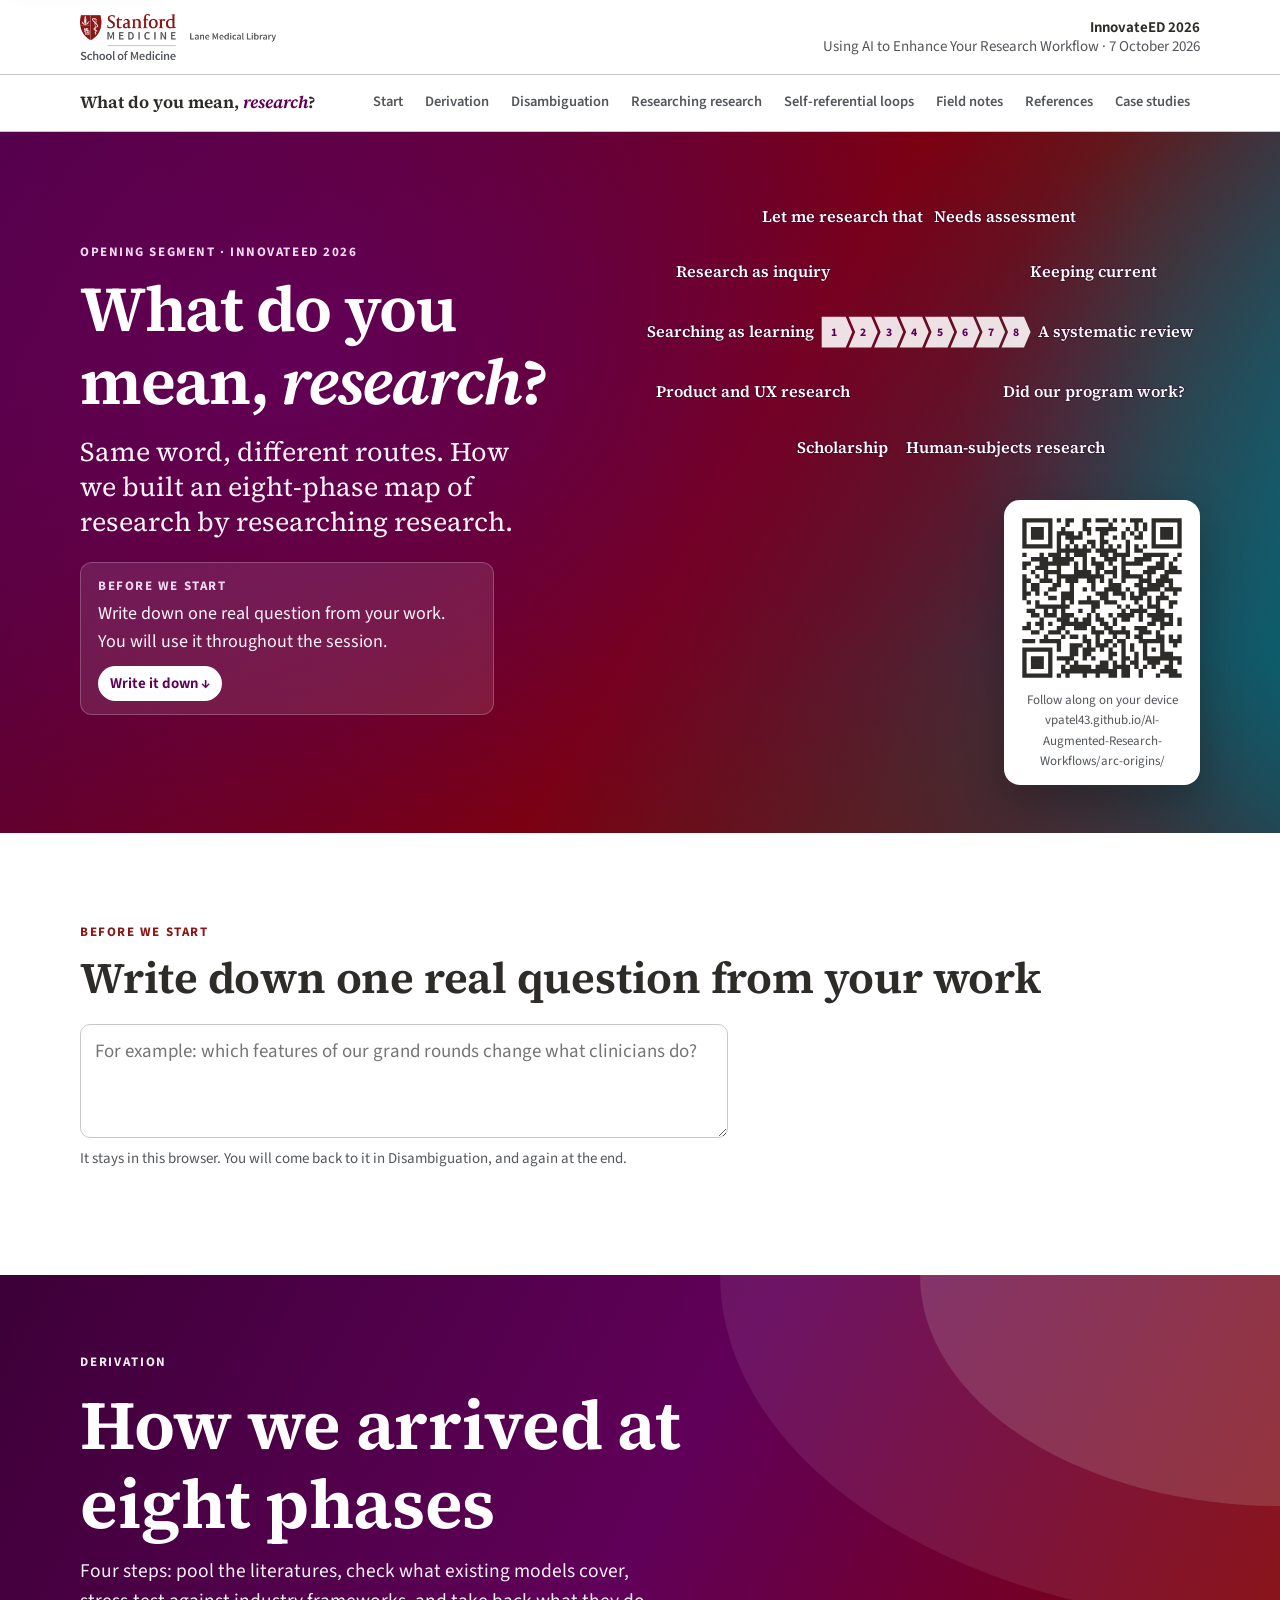
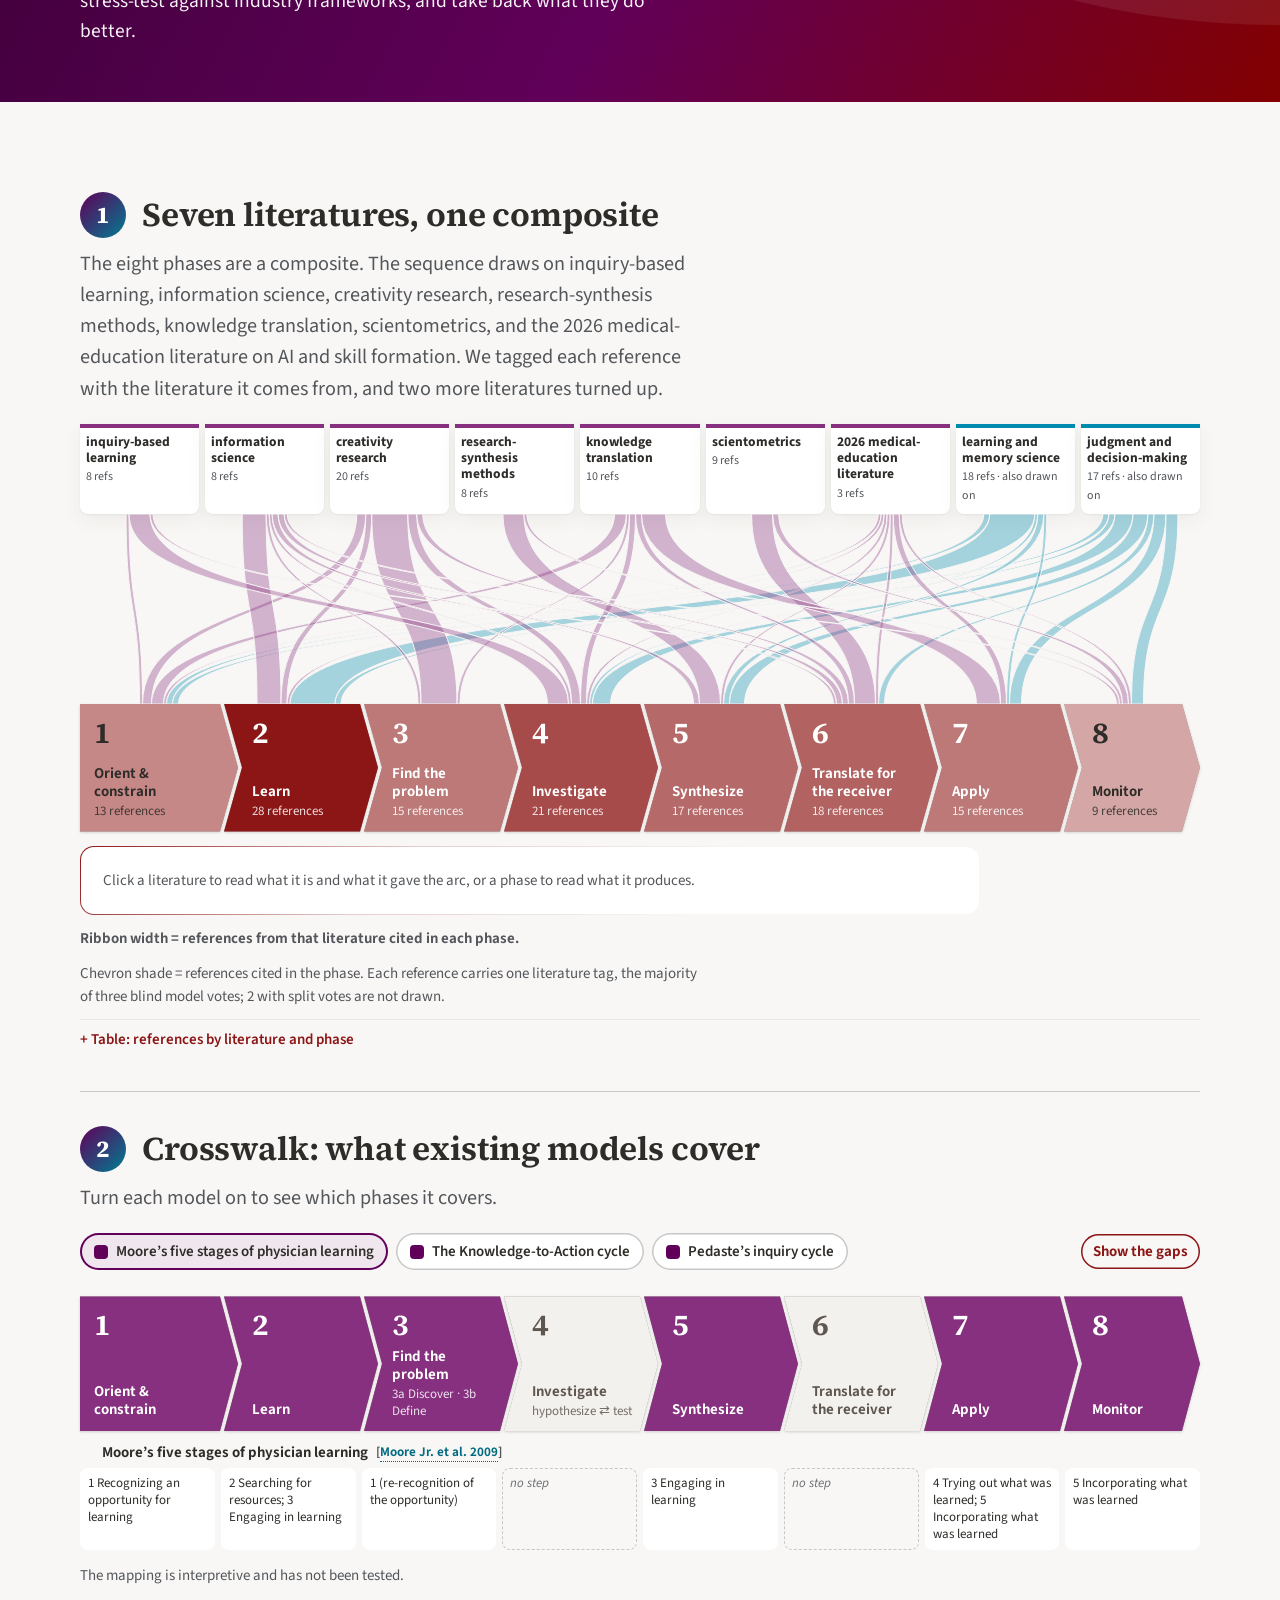
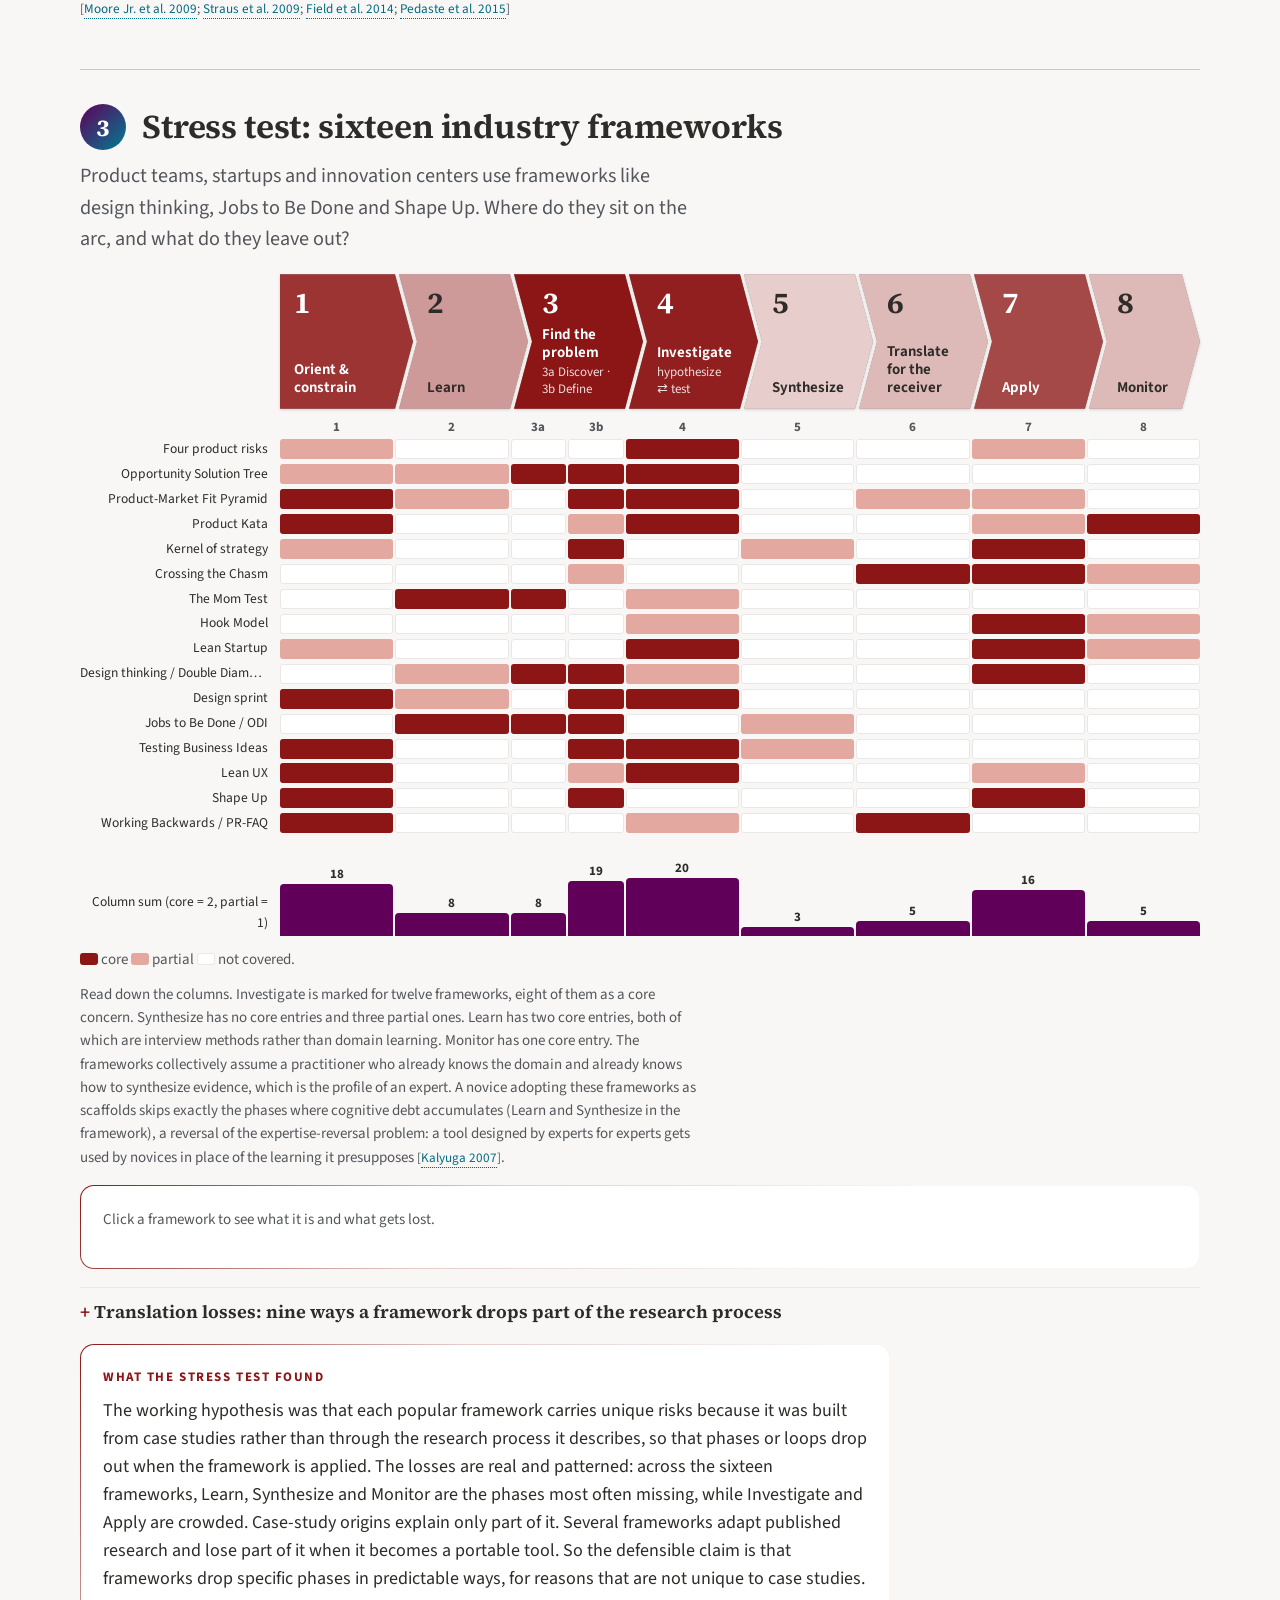
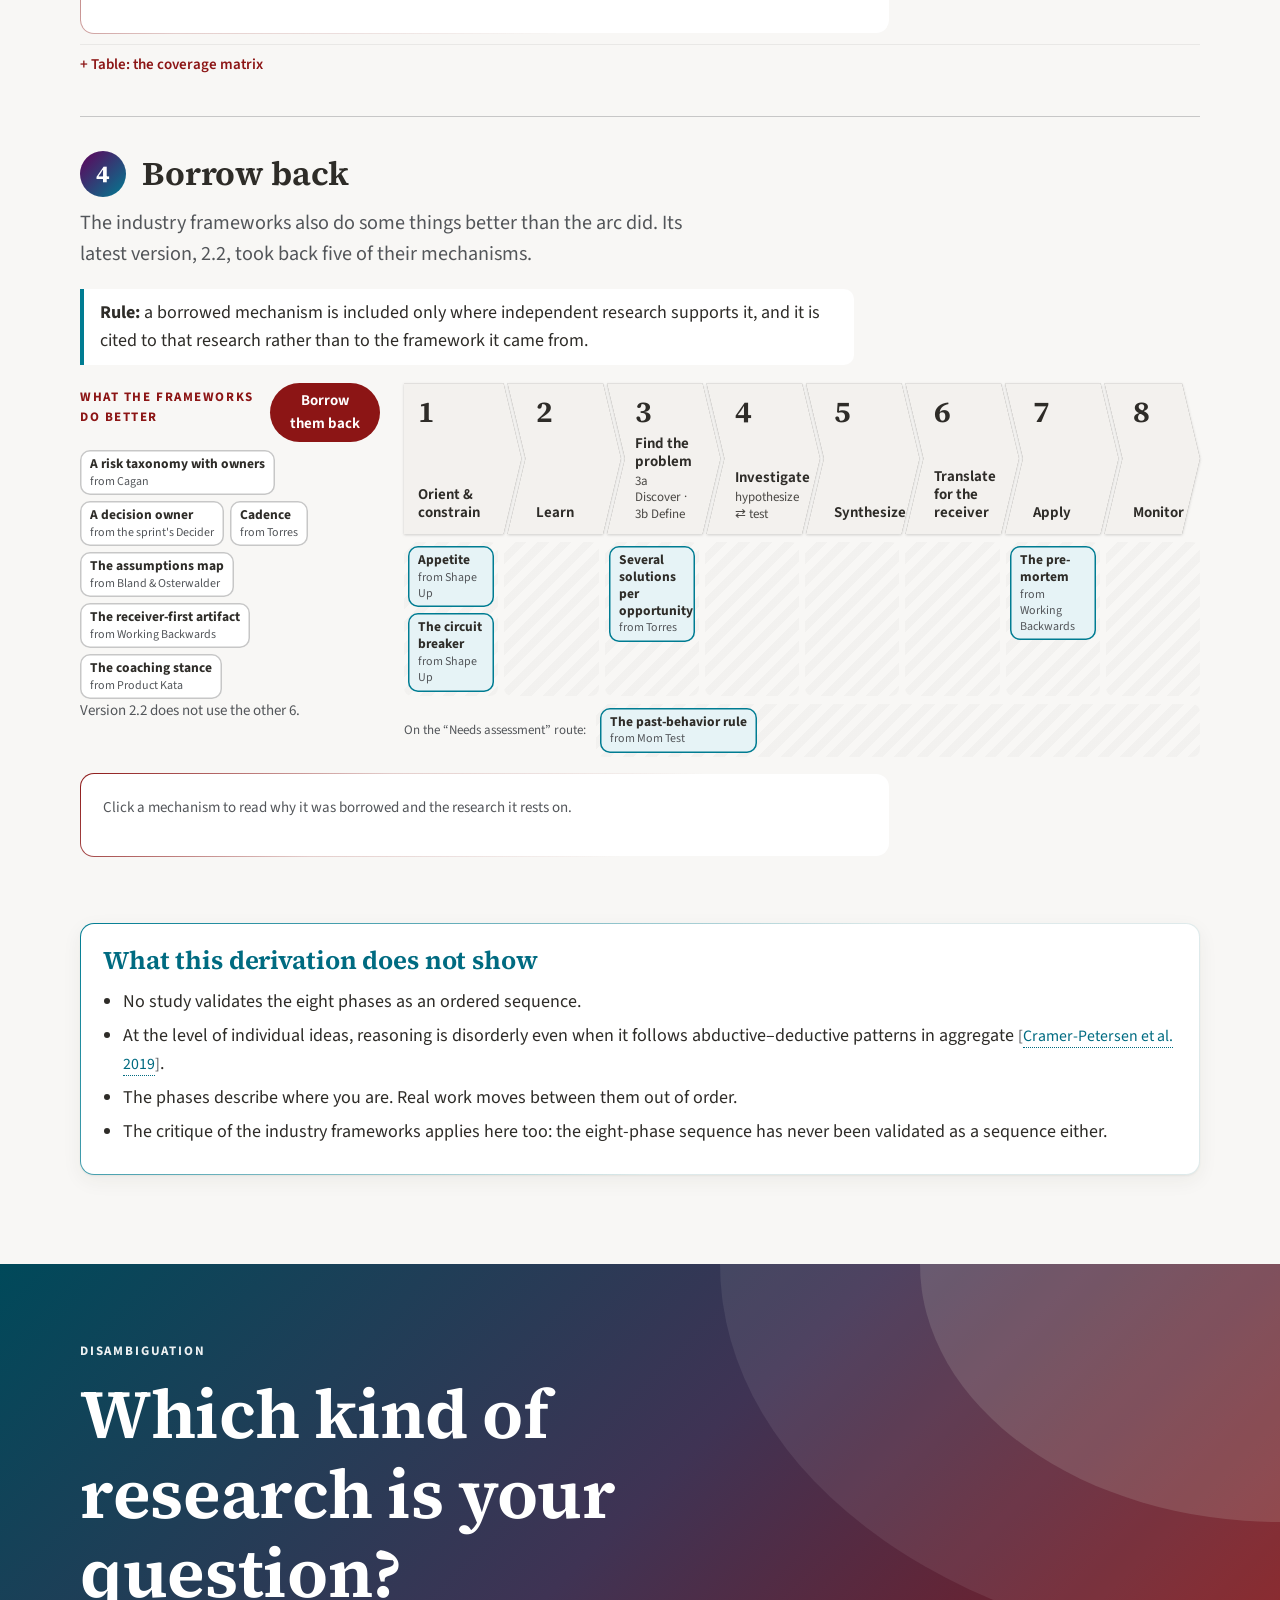
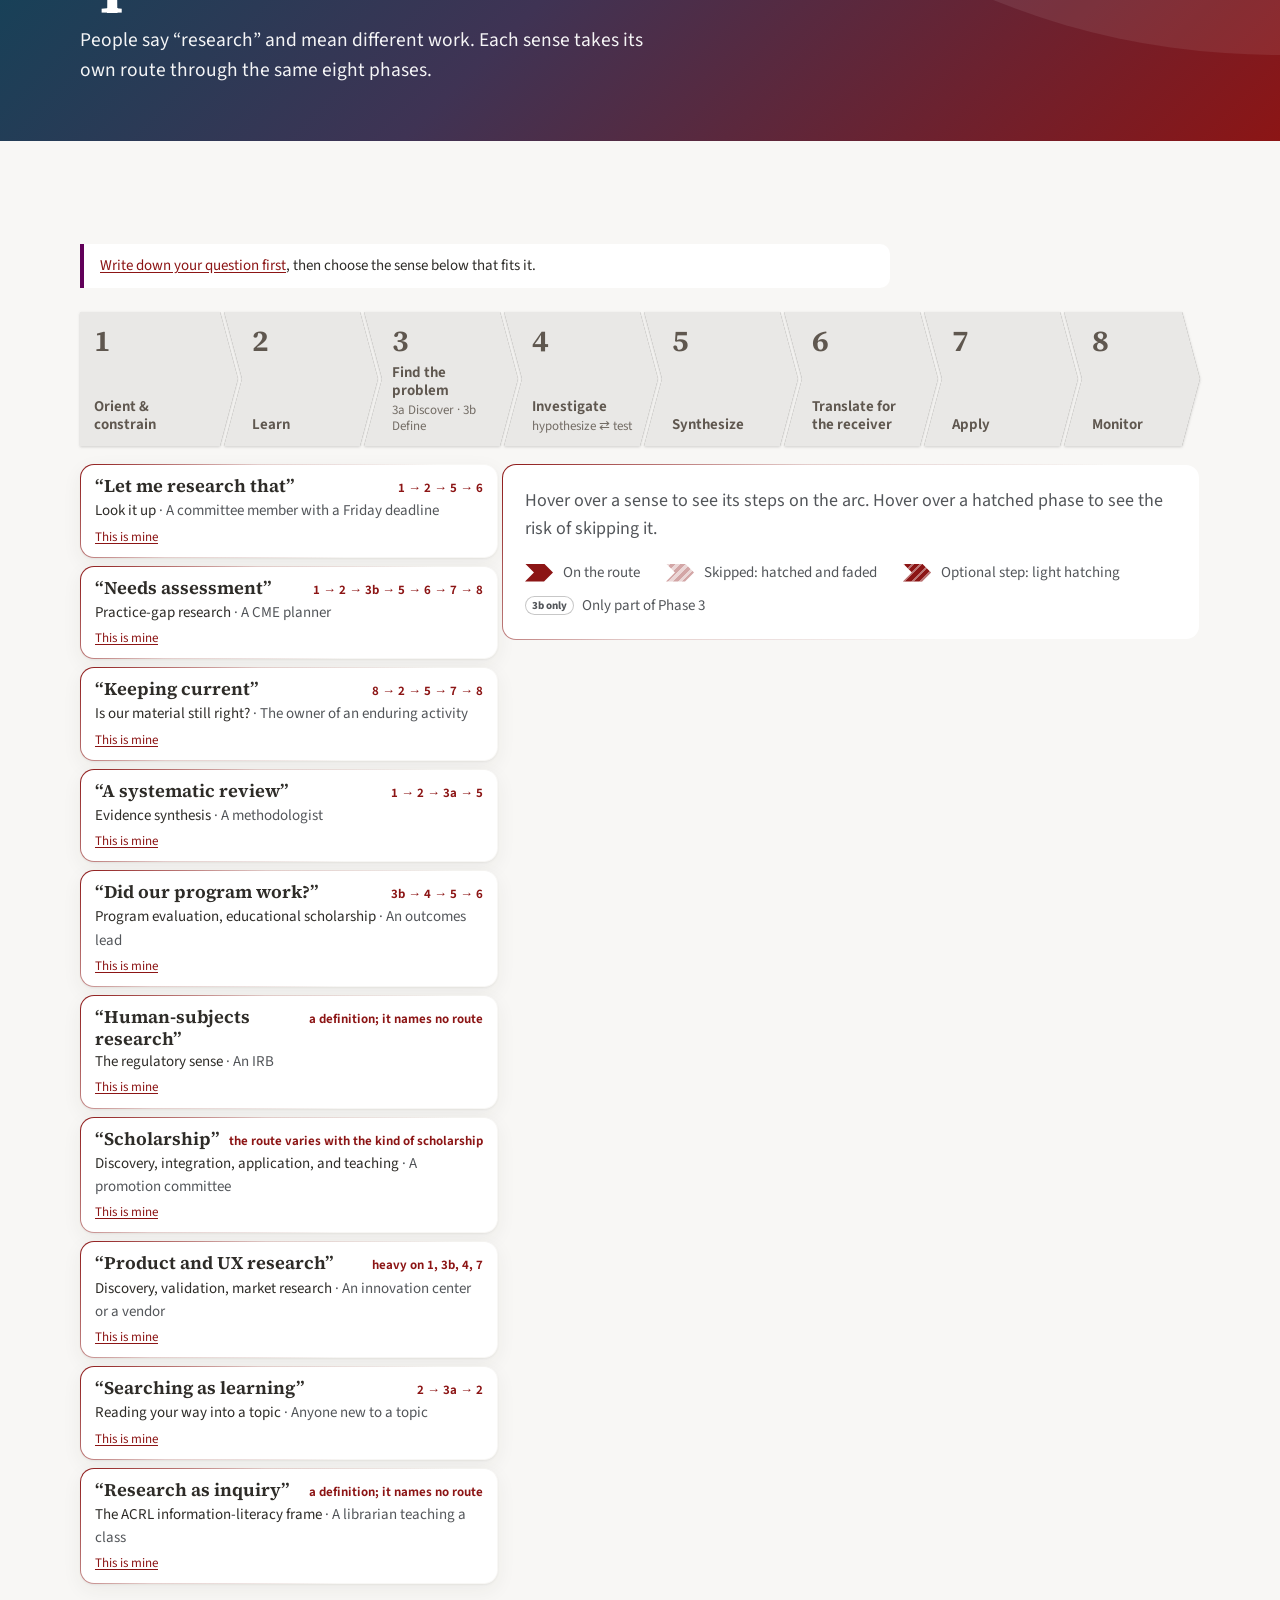
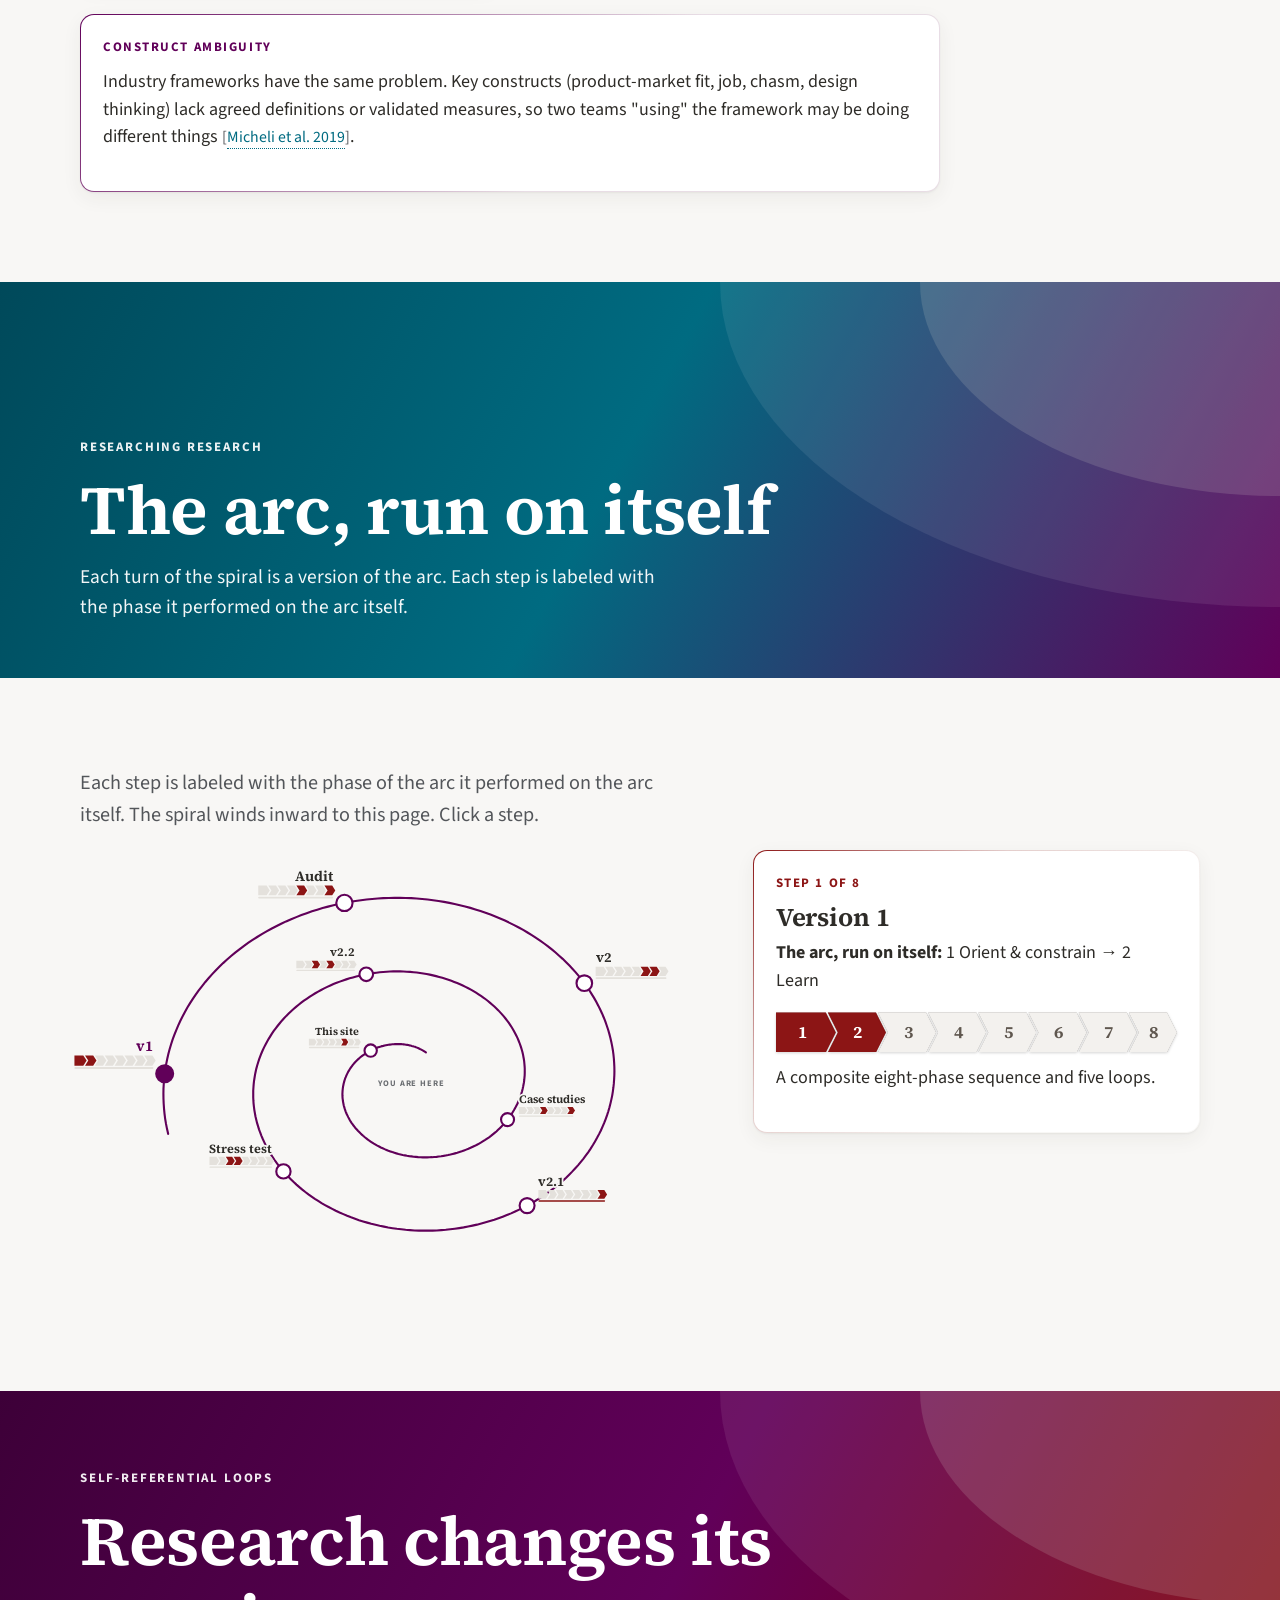
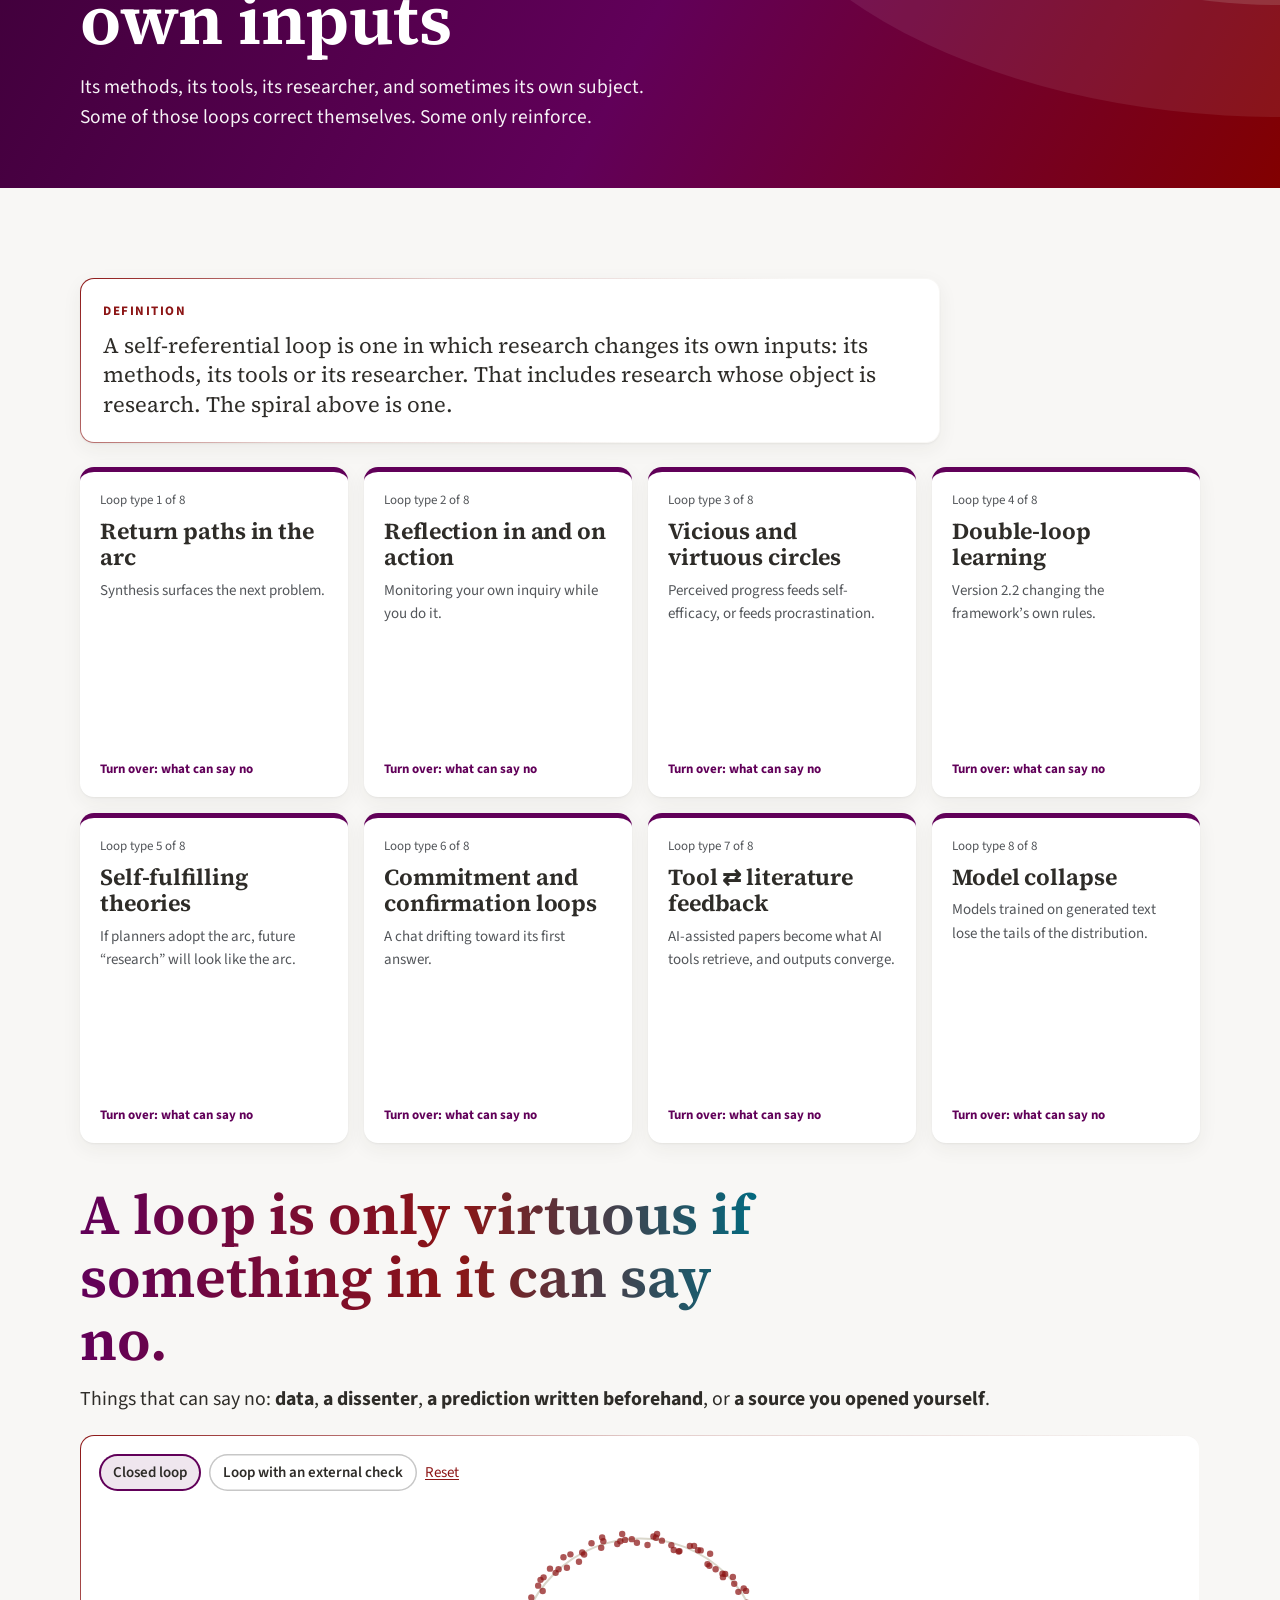
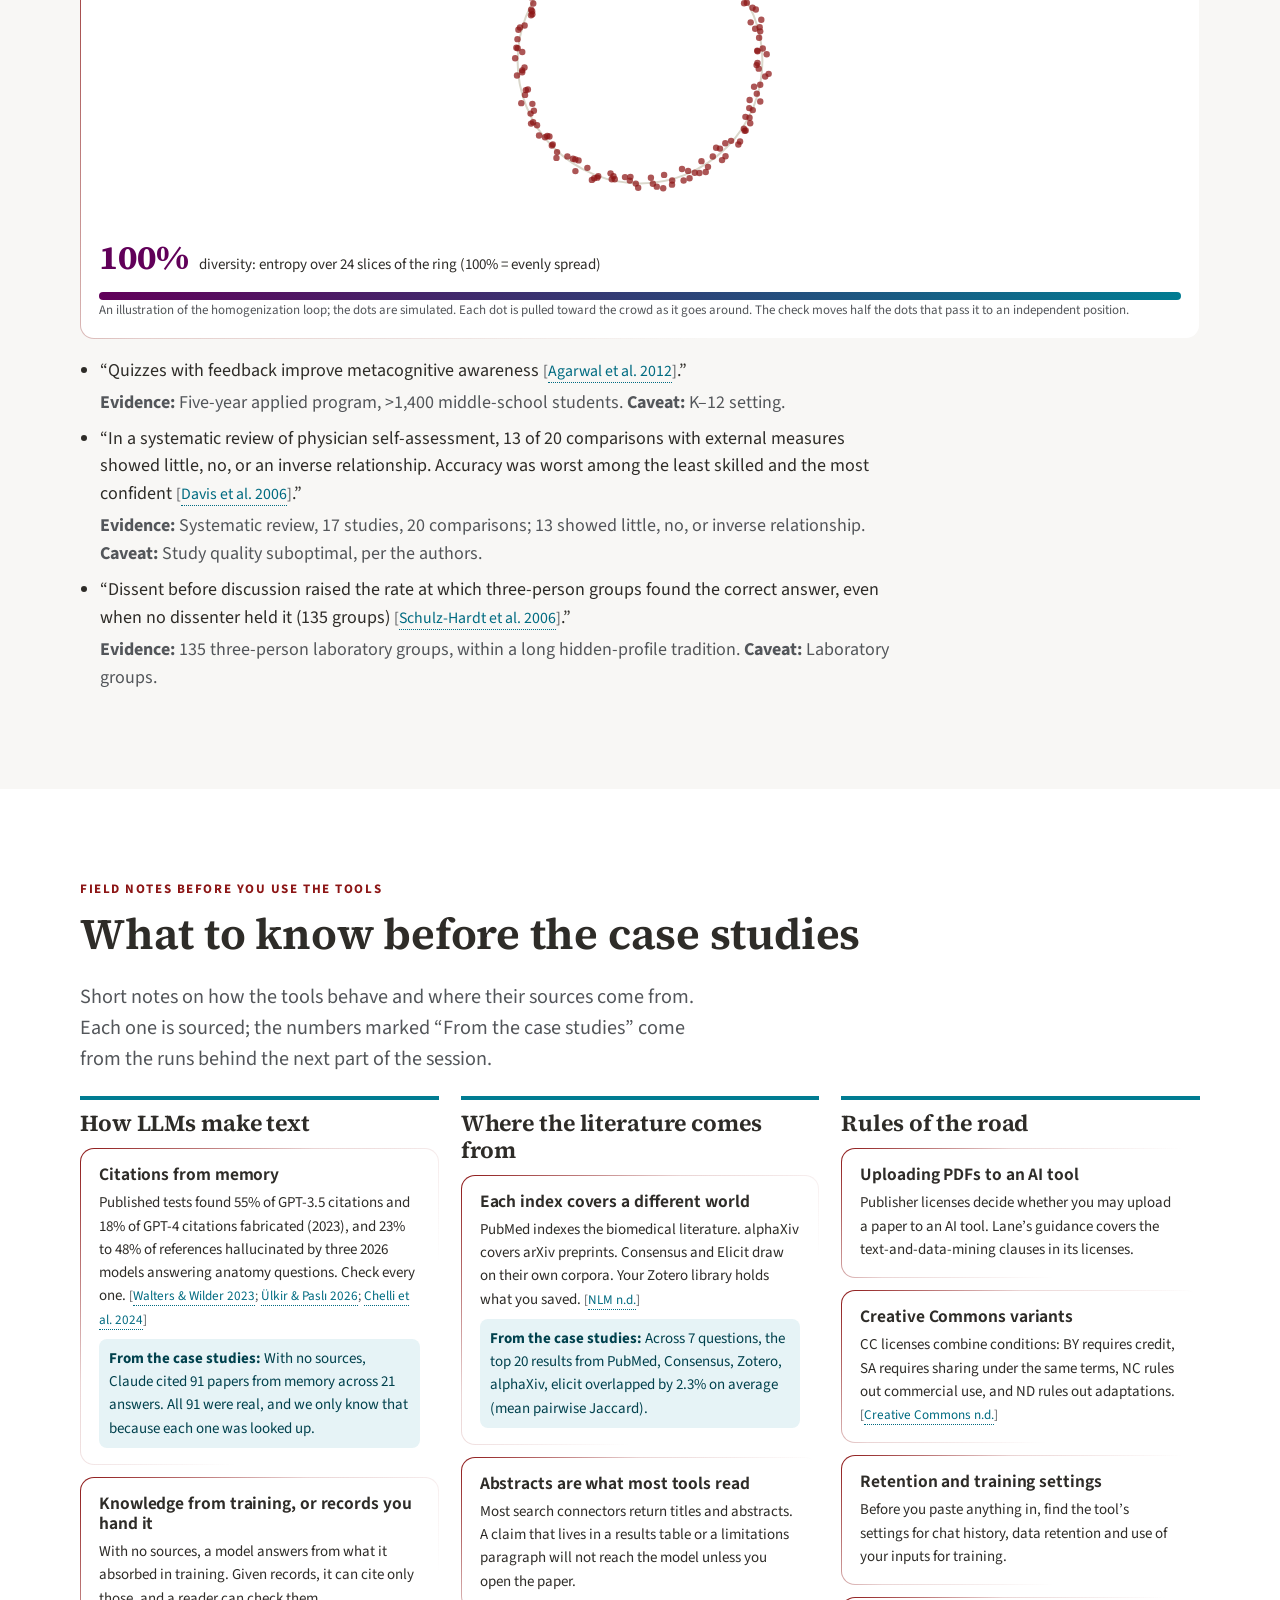
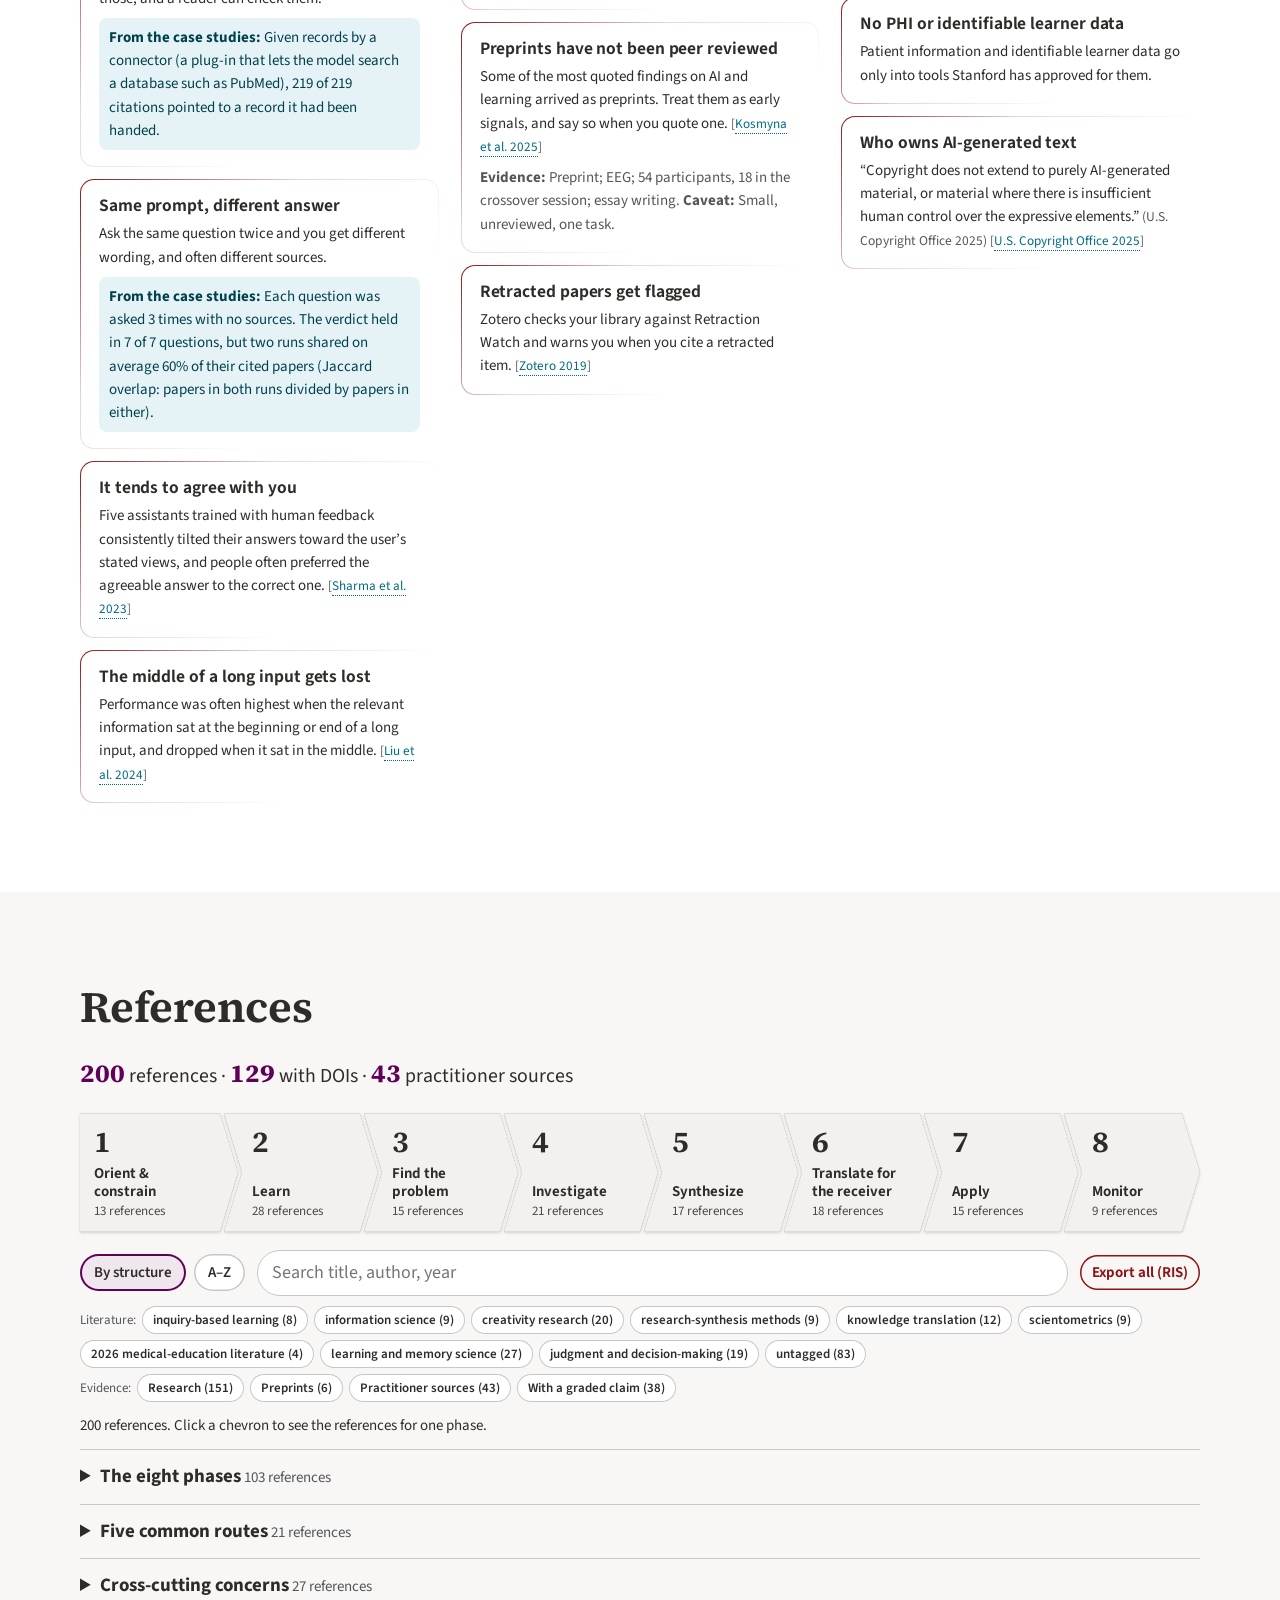
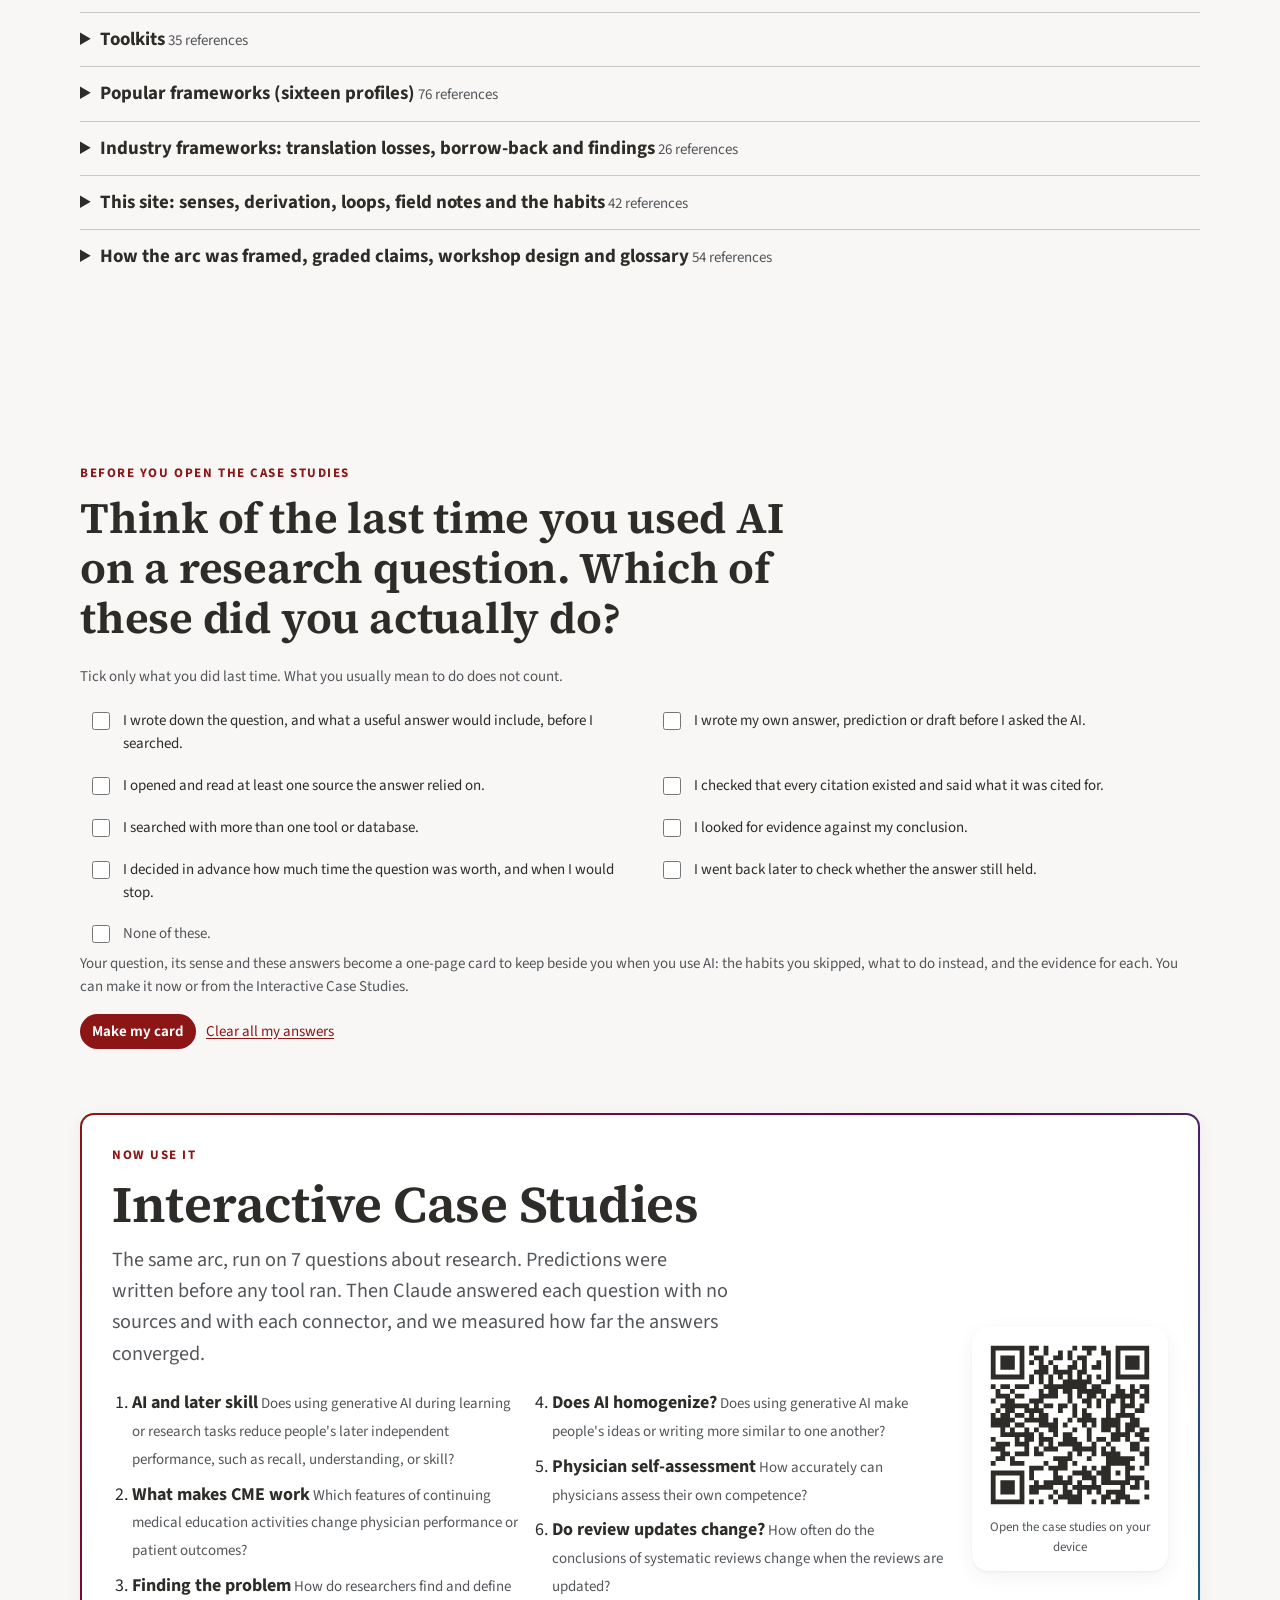
==== commit 9a9bbdc0: "Update the workshop sites Built by arc-origins/pipeline/deploy.py: the Convergence Explorer at the r" ====
--- a/arc-origins/index.html
+++ b/arc-origins/index.html
@@ -10,7 +10,7 @@
     document.documentElement.classList.add('js');
     if (window.matchMedia && matchMedia('(prefers-reduced-motion: reduce)').matches) document.documentElement.classList.add('reduced');
   </script>
-  <script type="module" crossorigin src="./assets/index-DpbEgX1b.js"></script>
+  <script type="module" crossorigin src="./assets/index-C0oNfyWH.js"></script>
   <link rel="stylesheet" crossorigin href="./assets/index-CP2iQgzt.css">
 </head>
 <body>
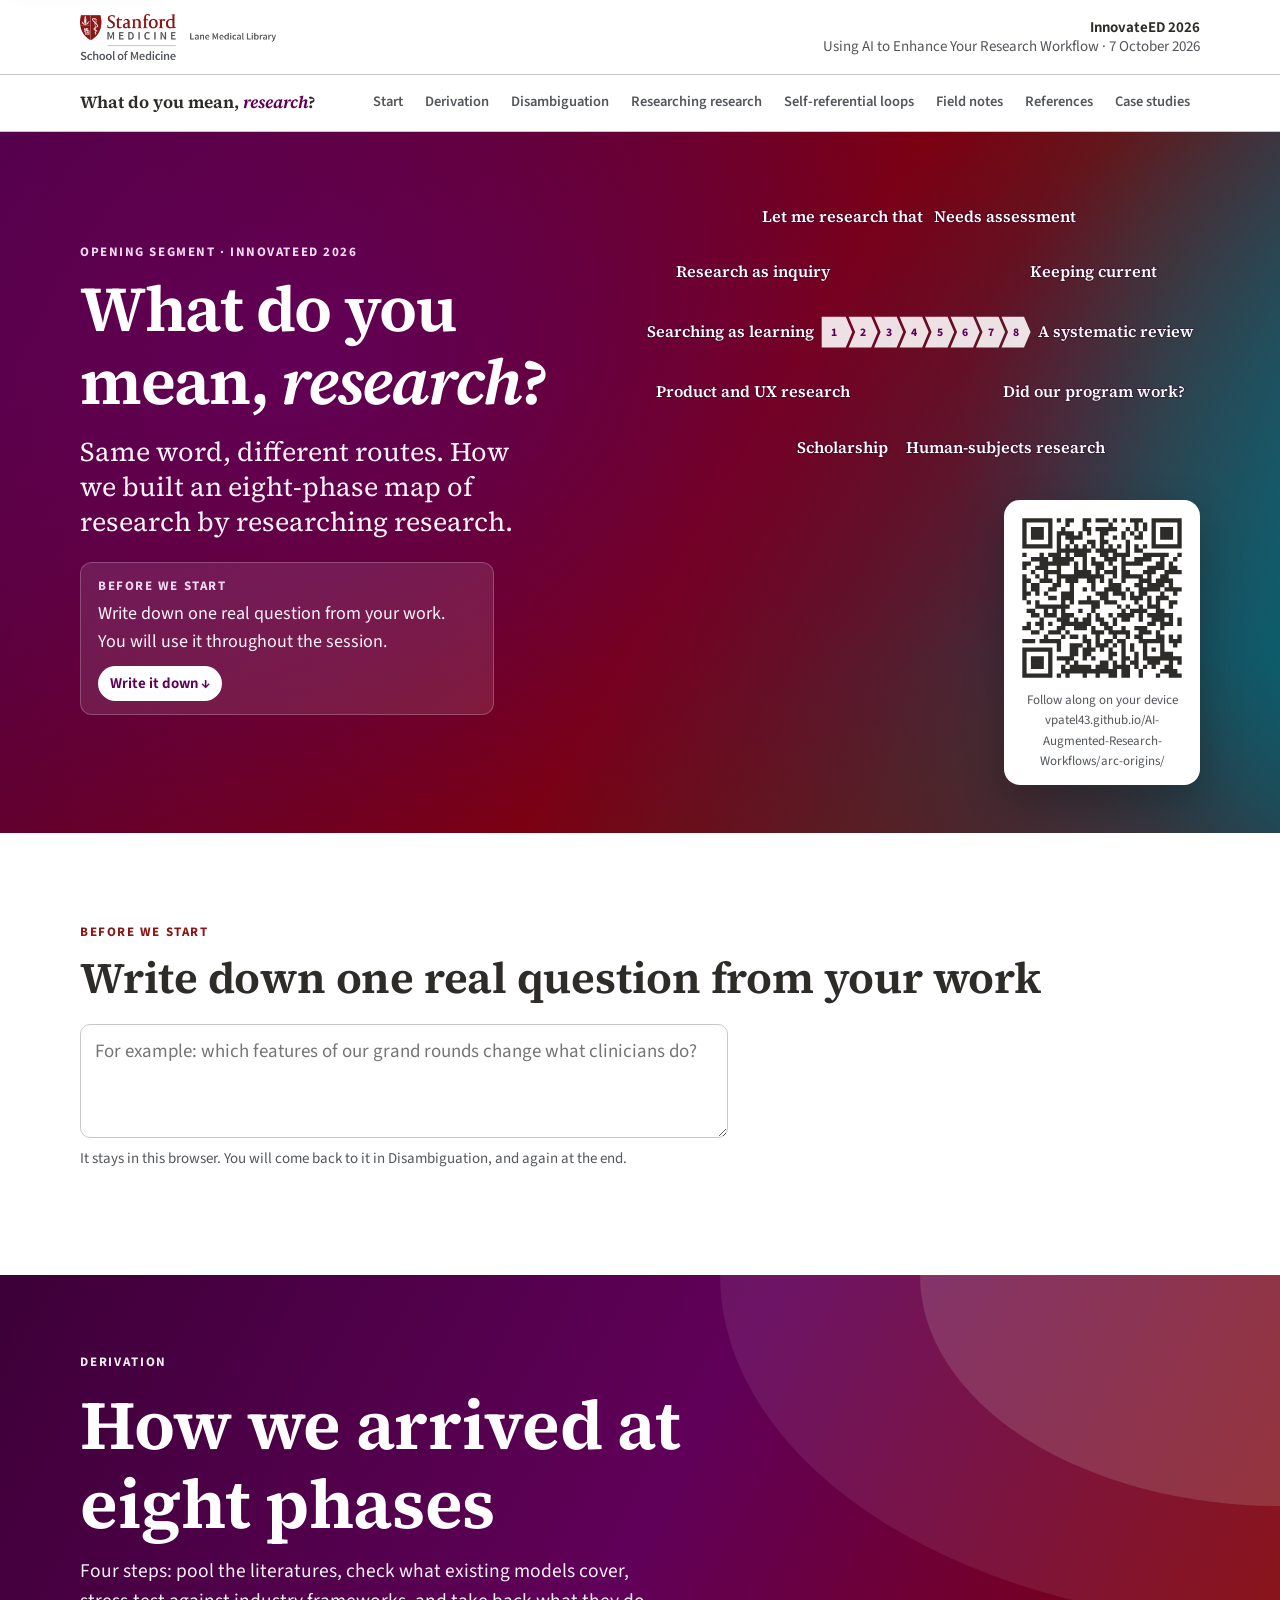
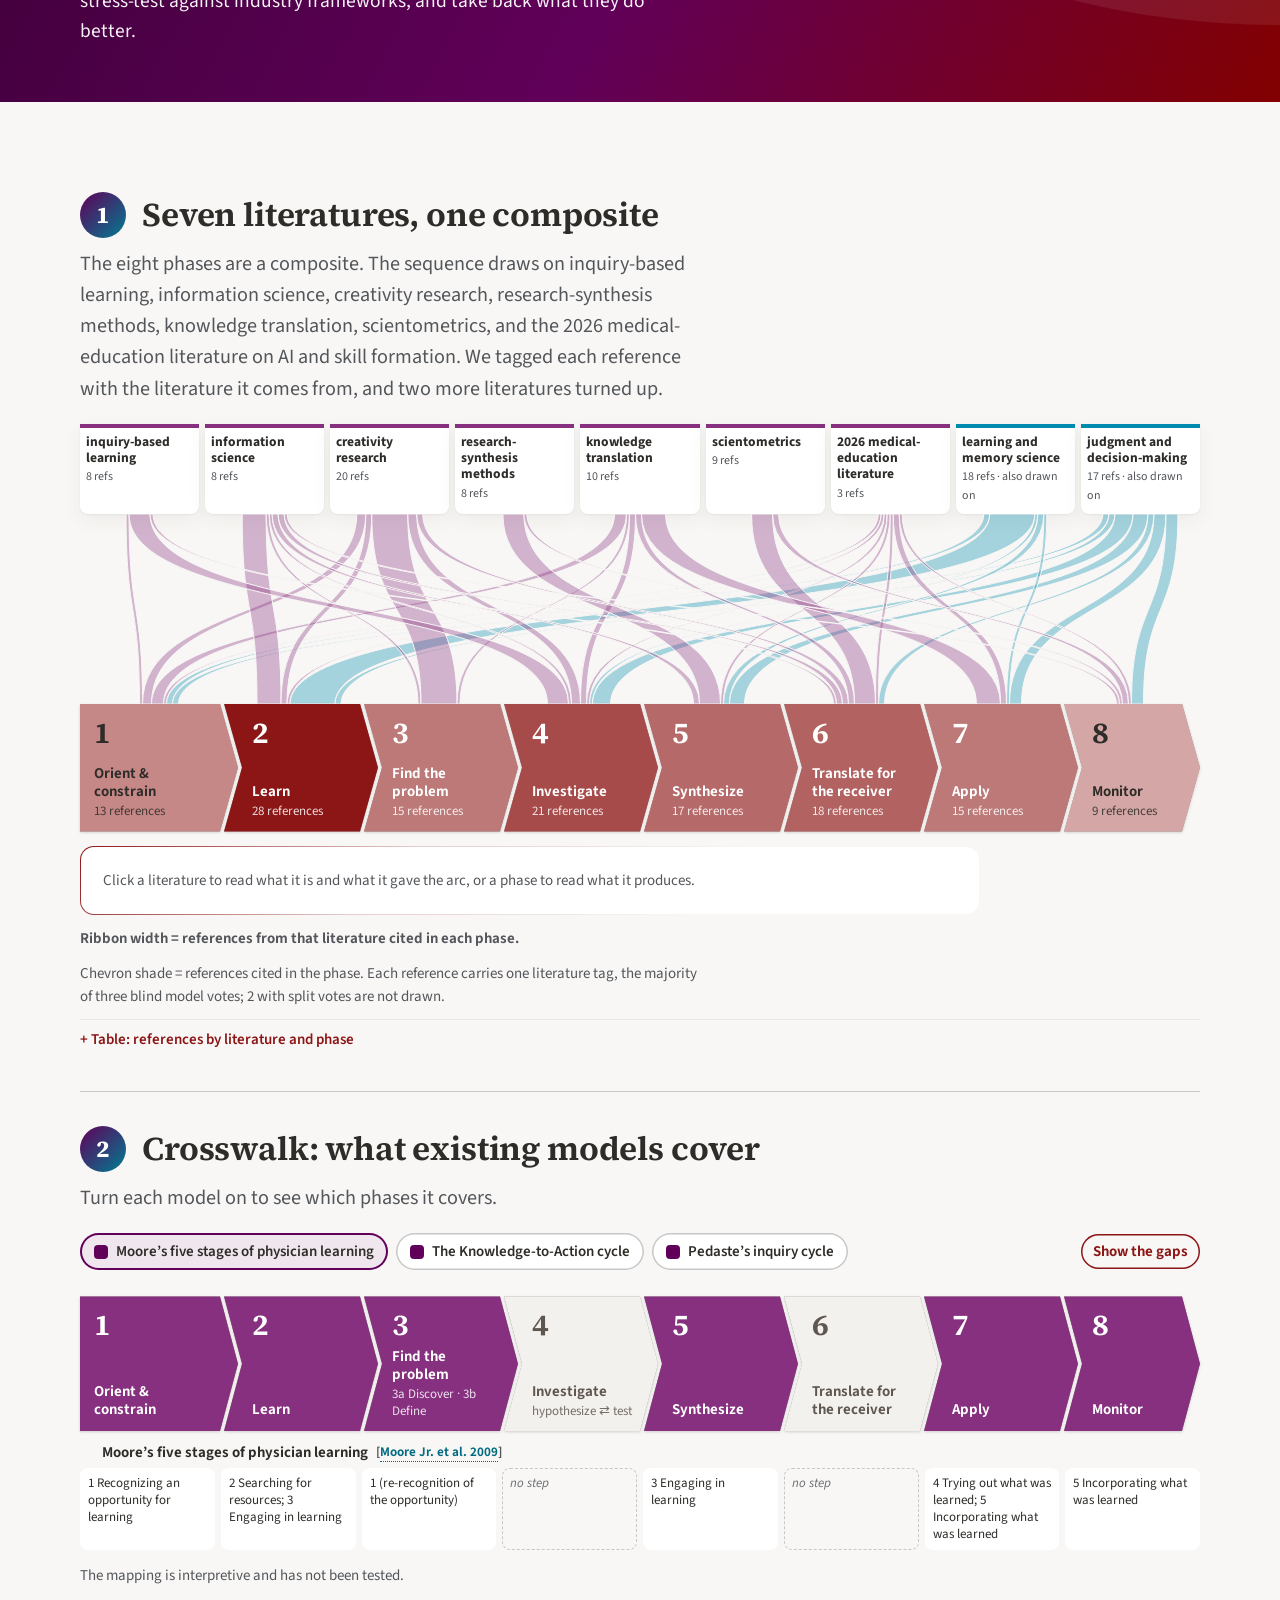
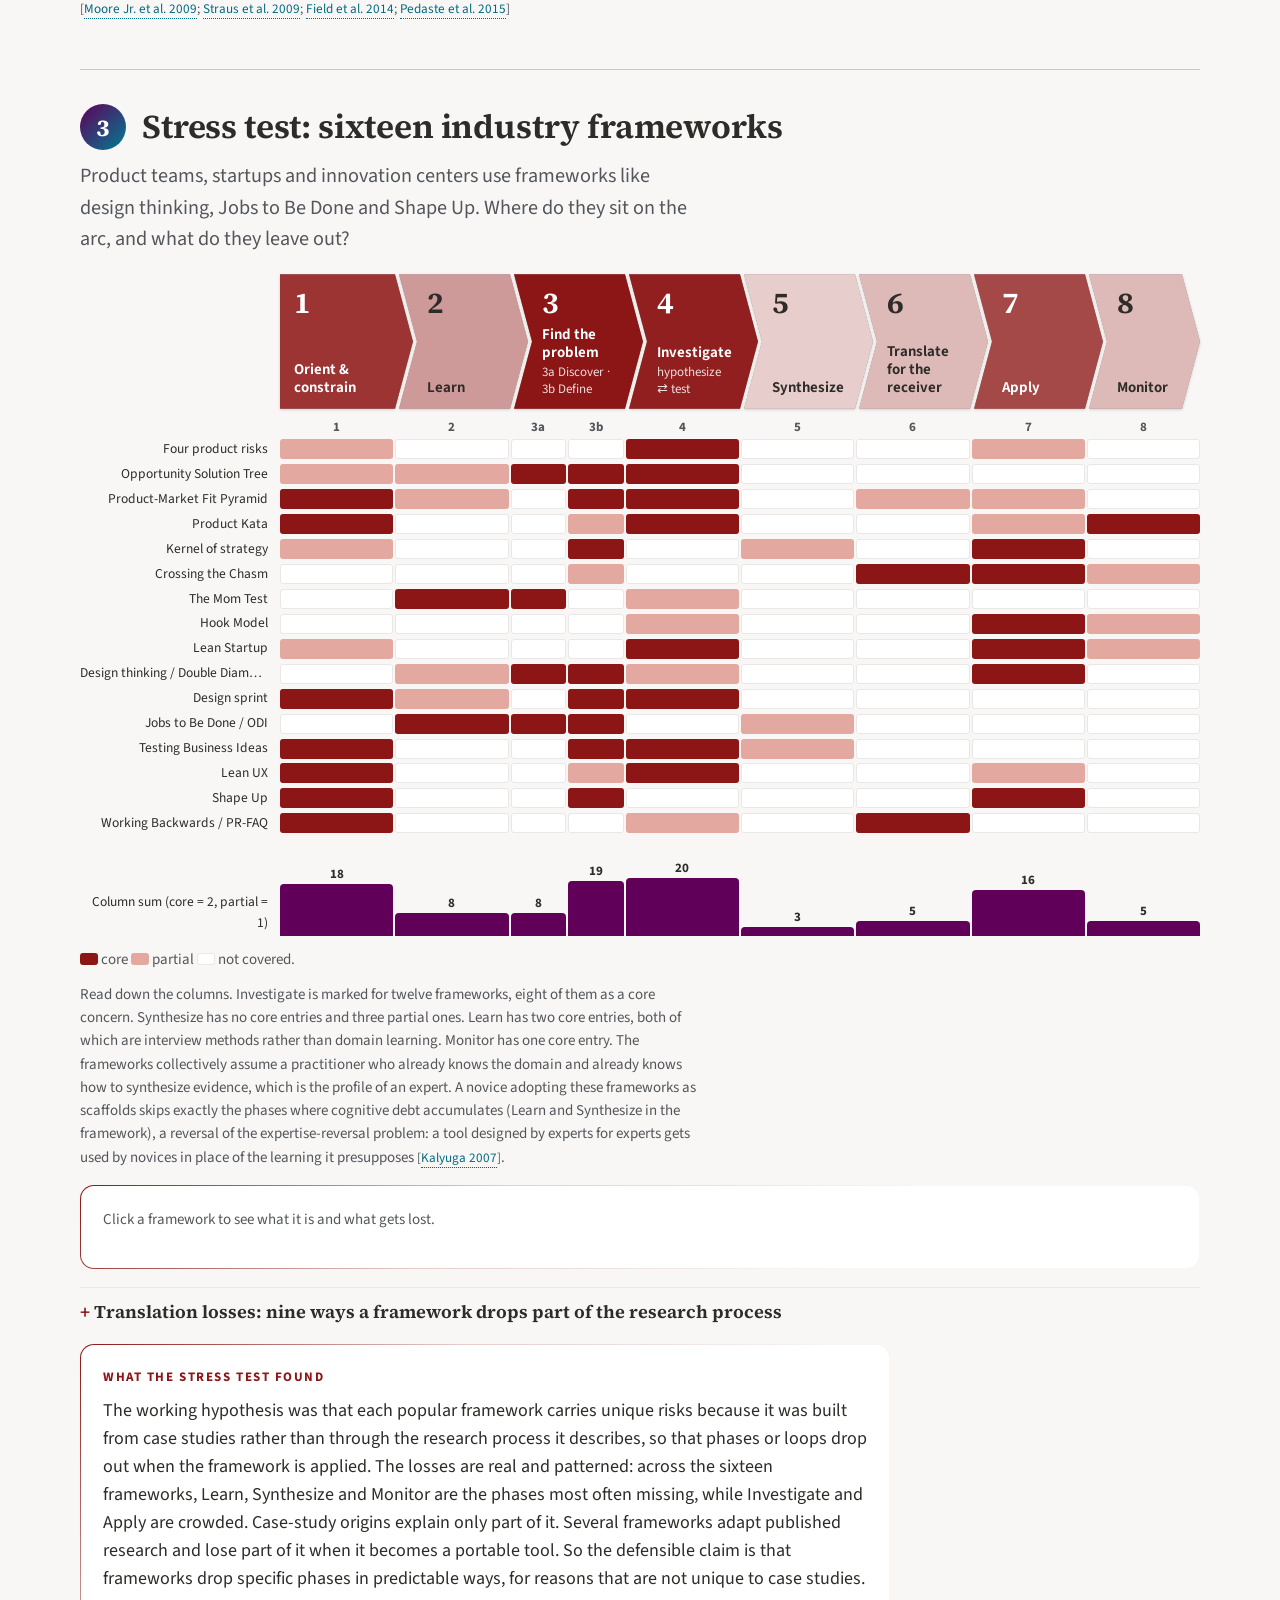
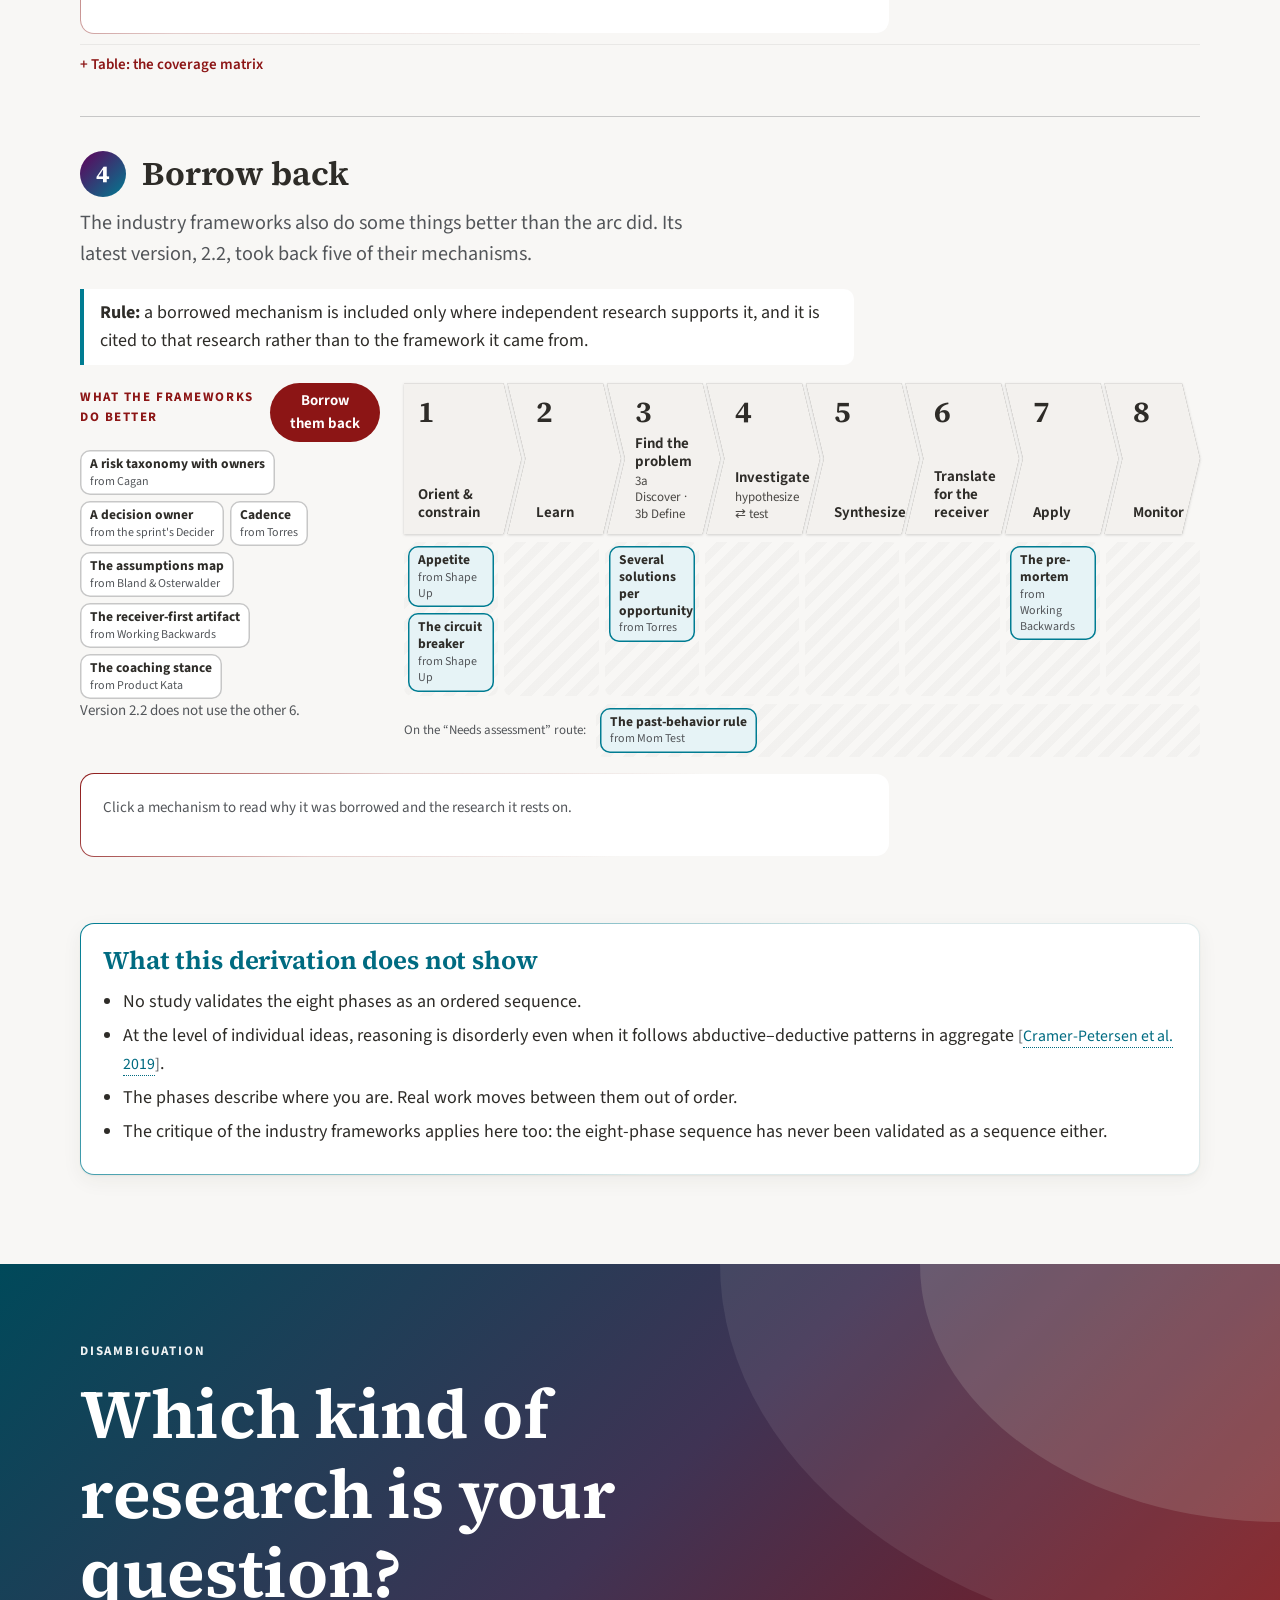
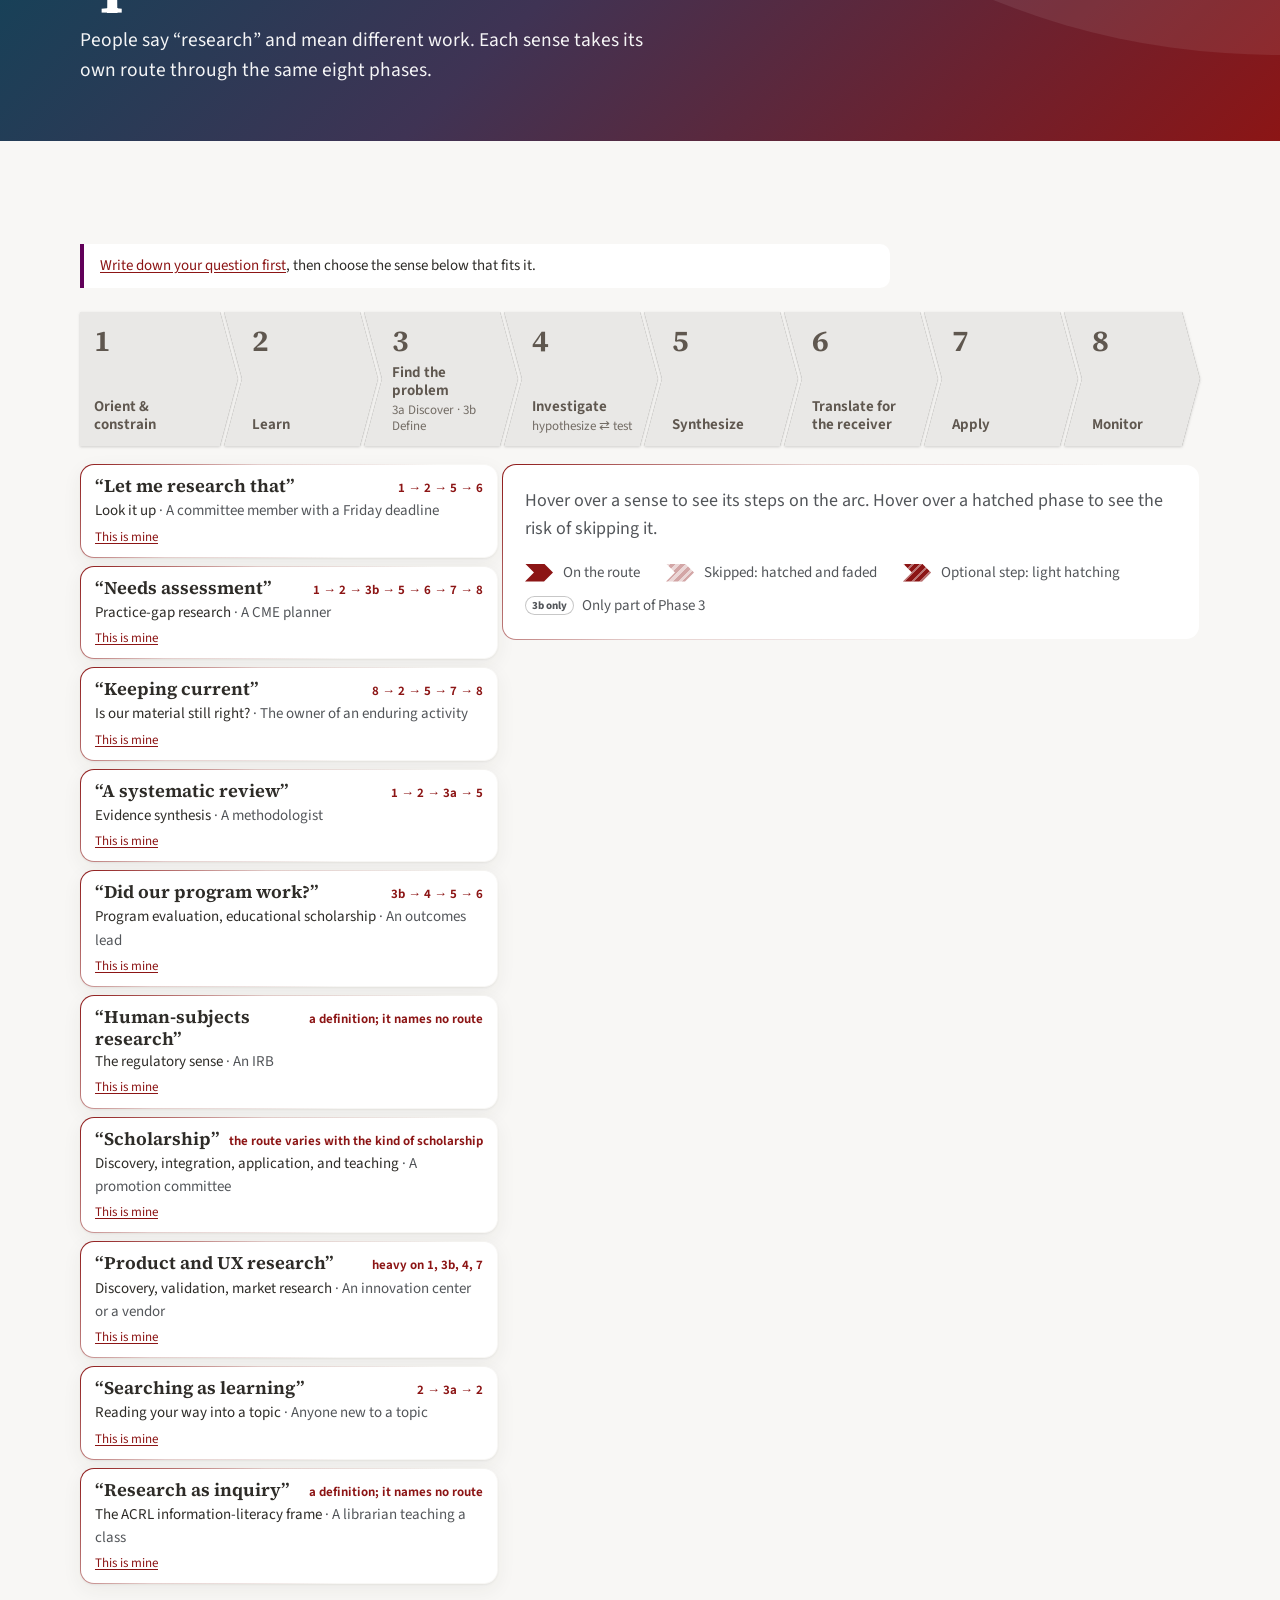
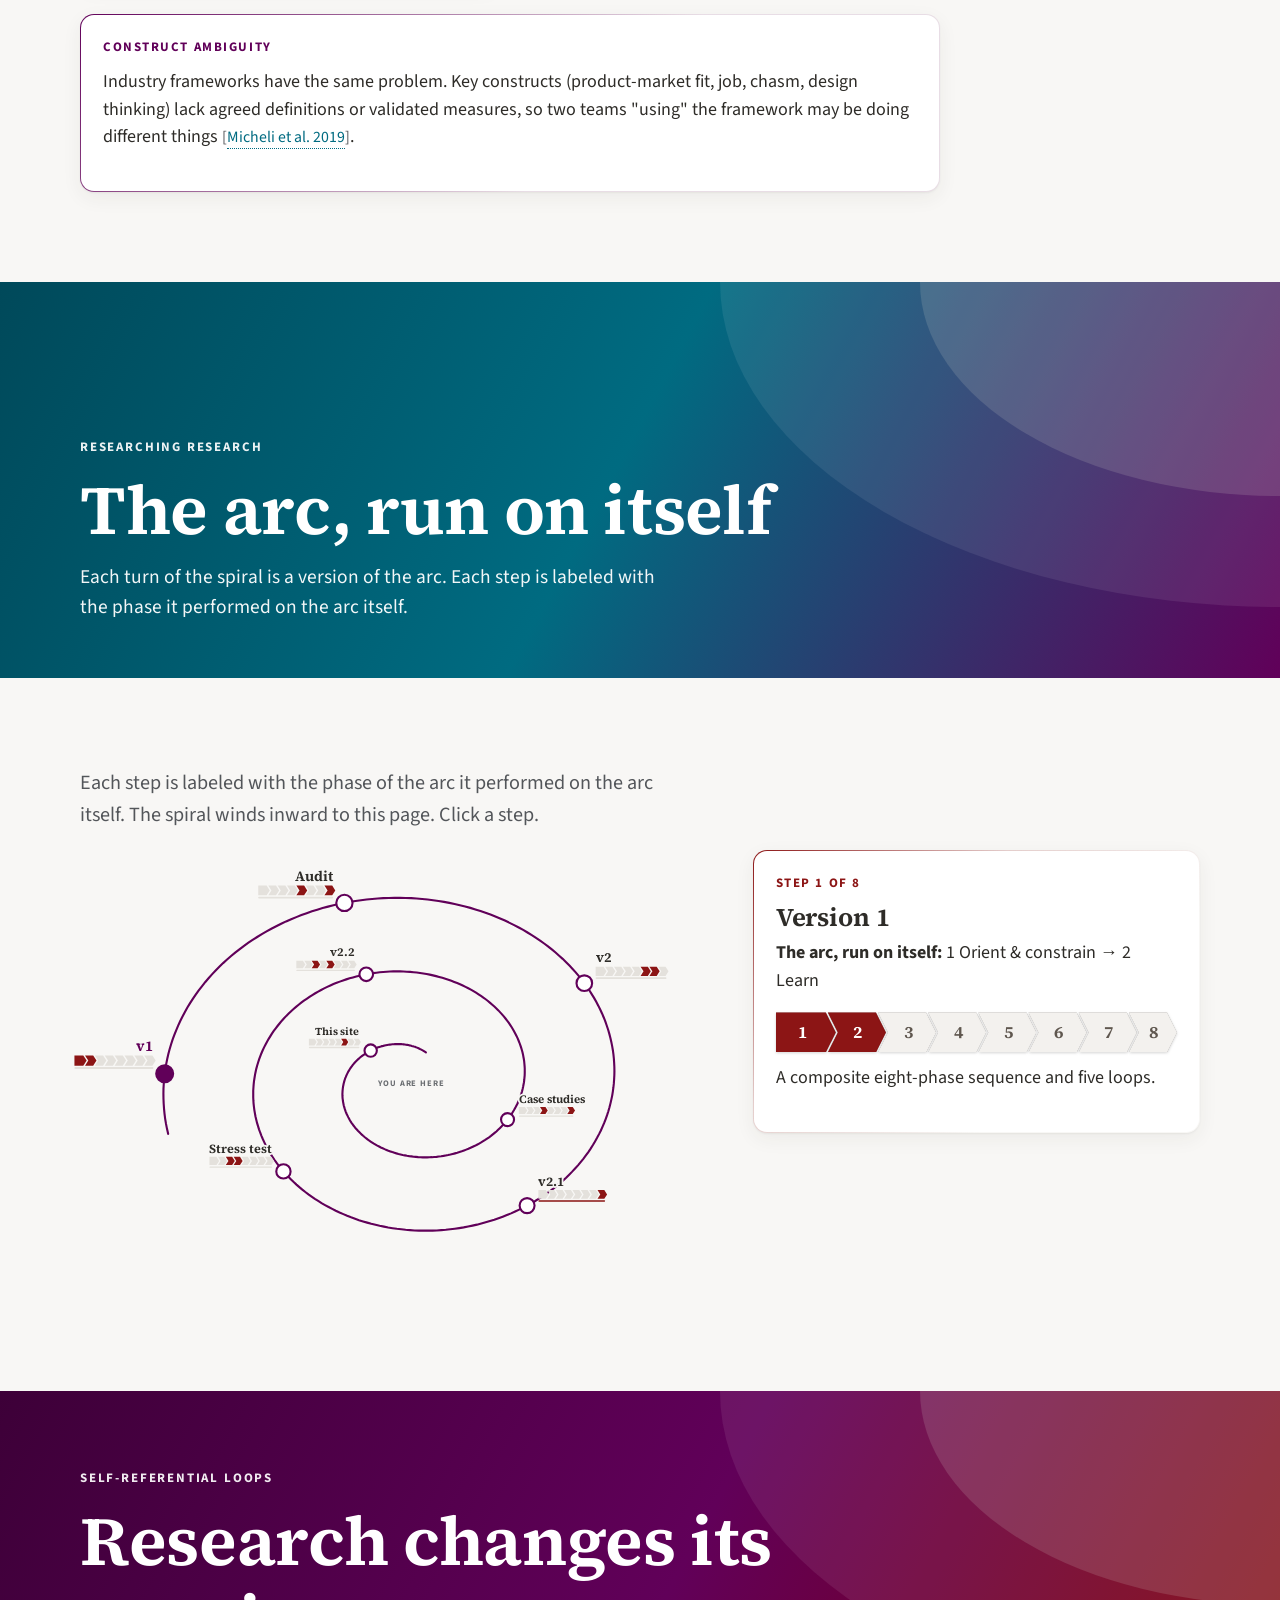
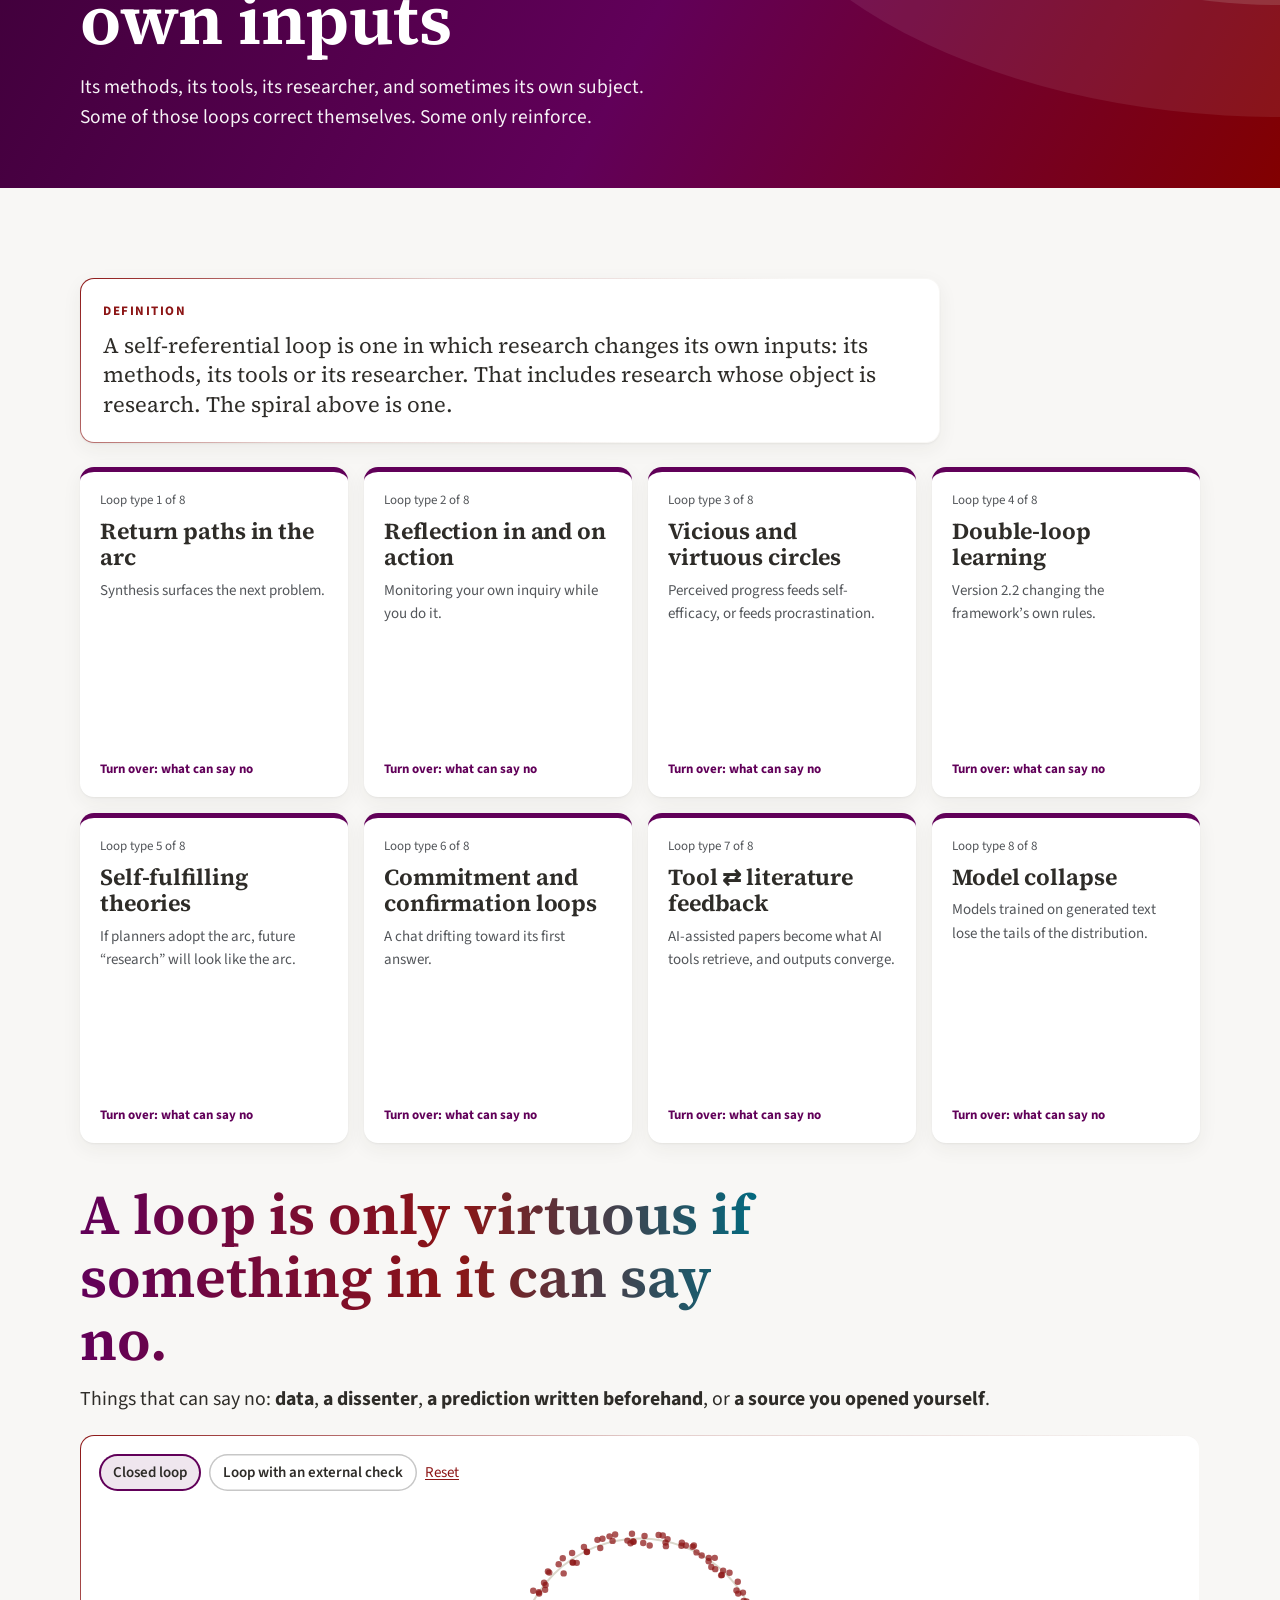
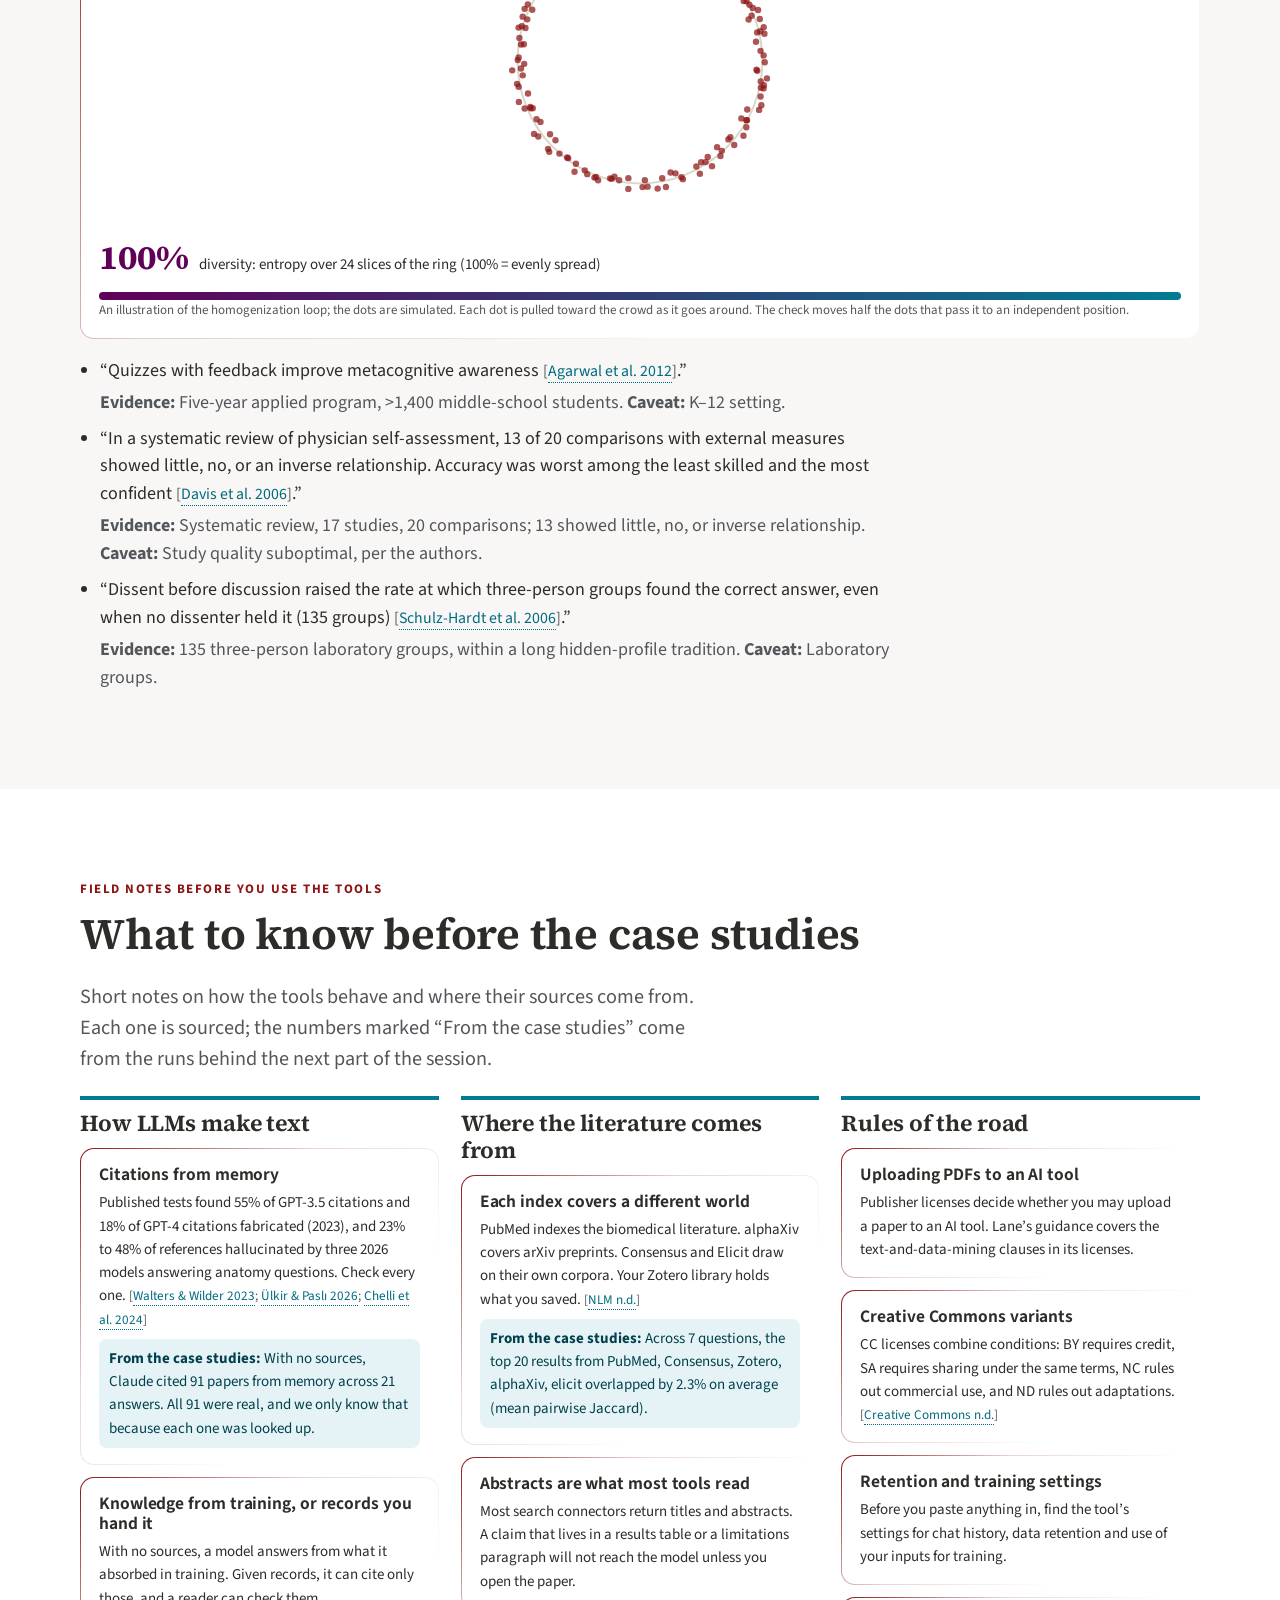
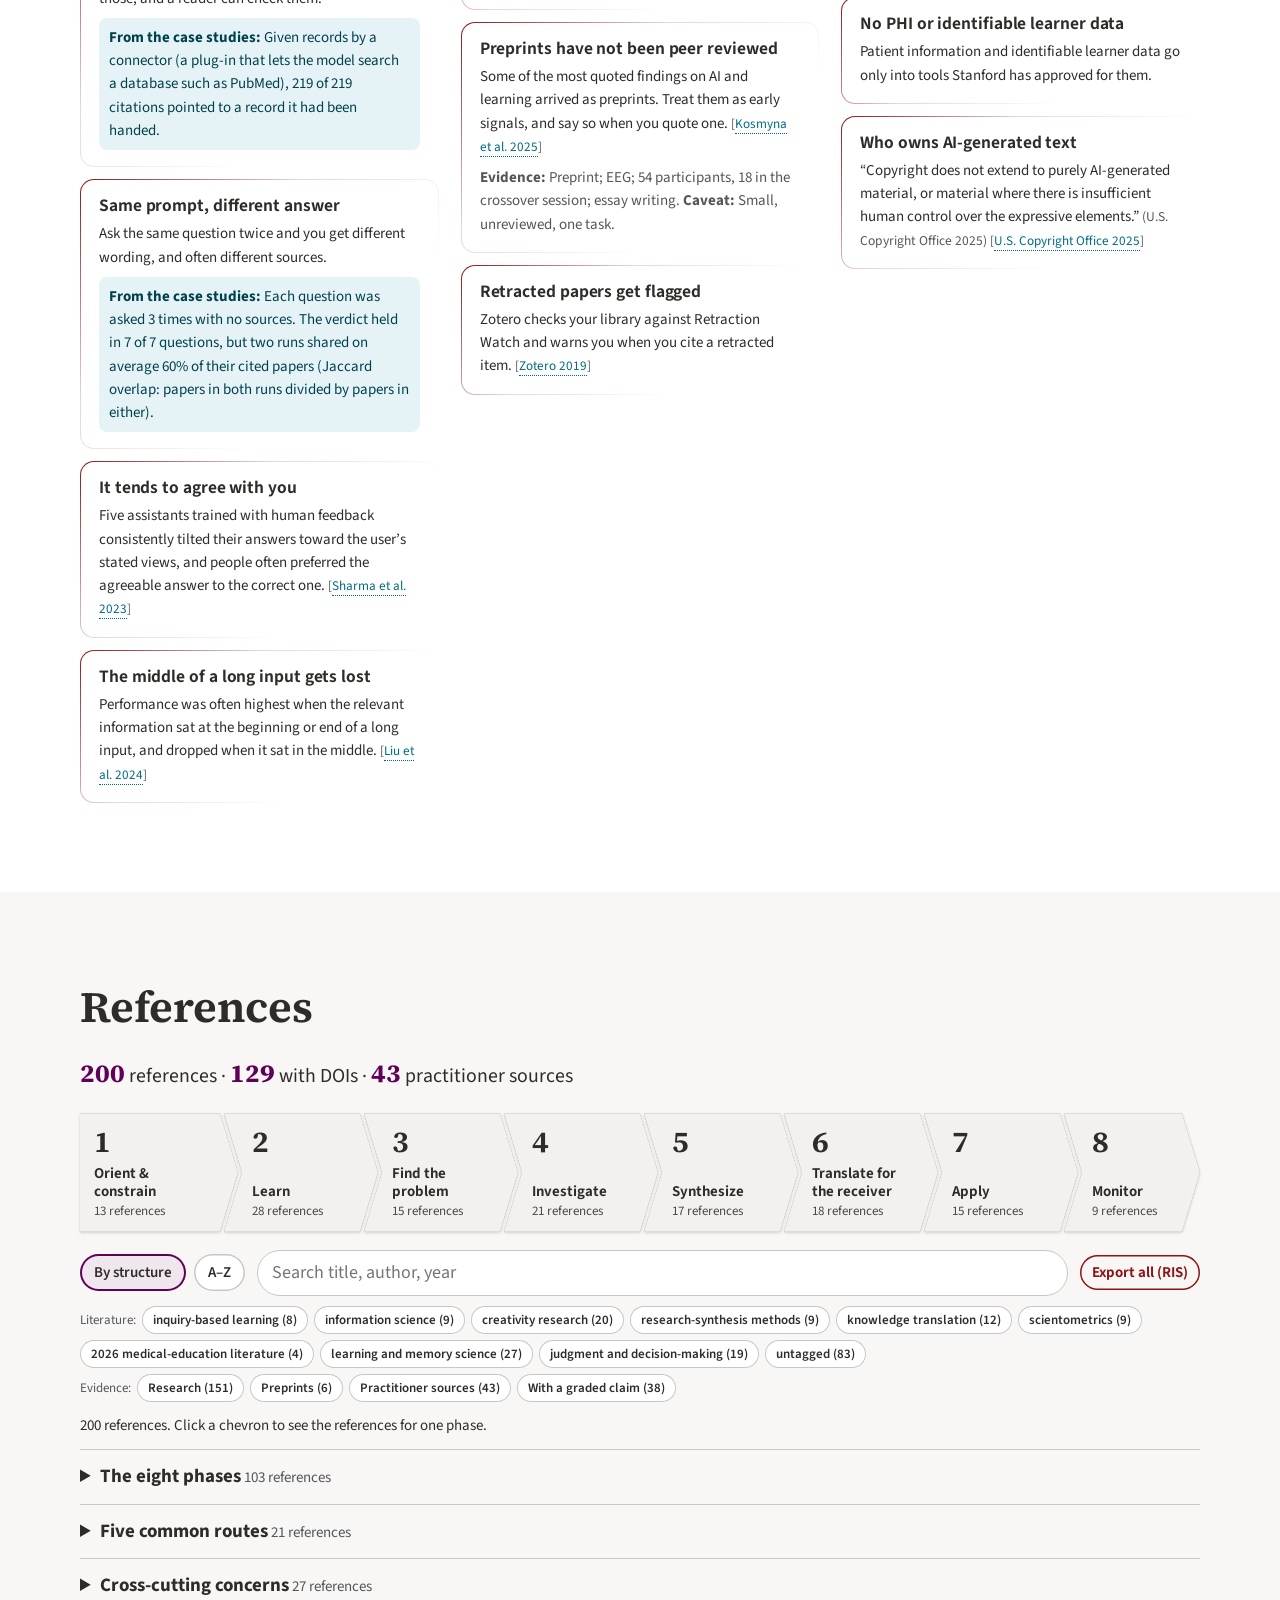
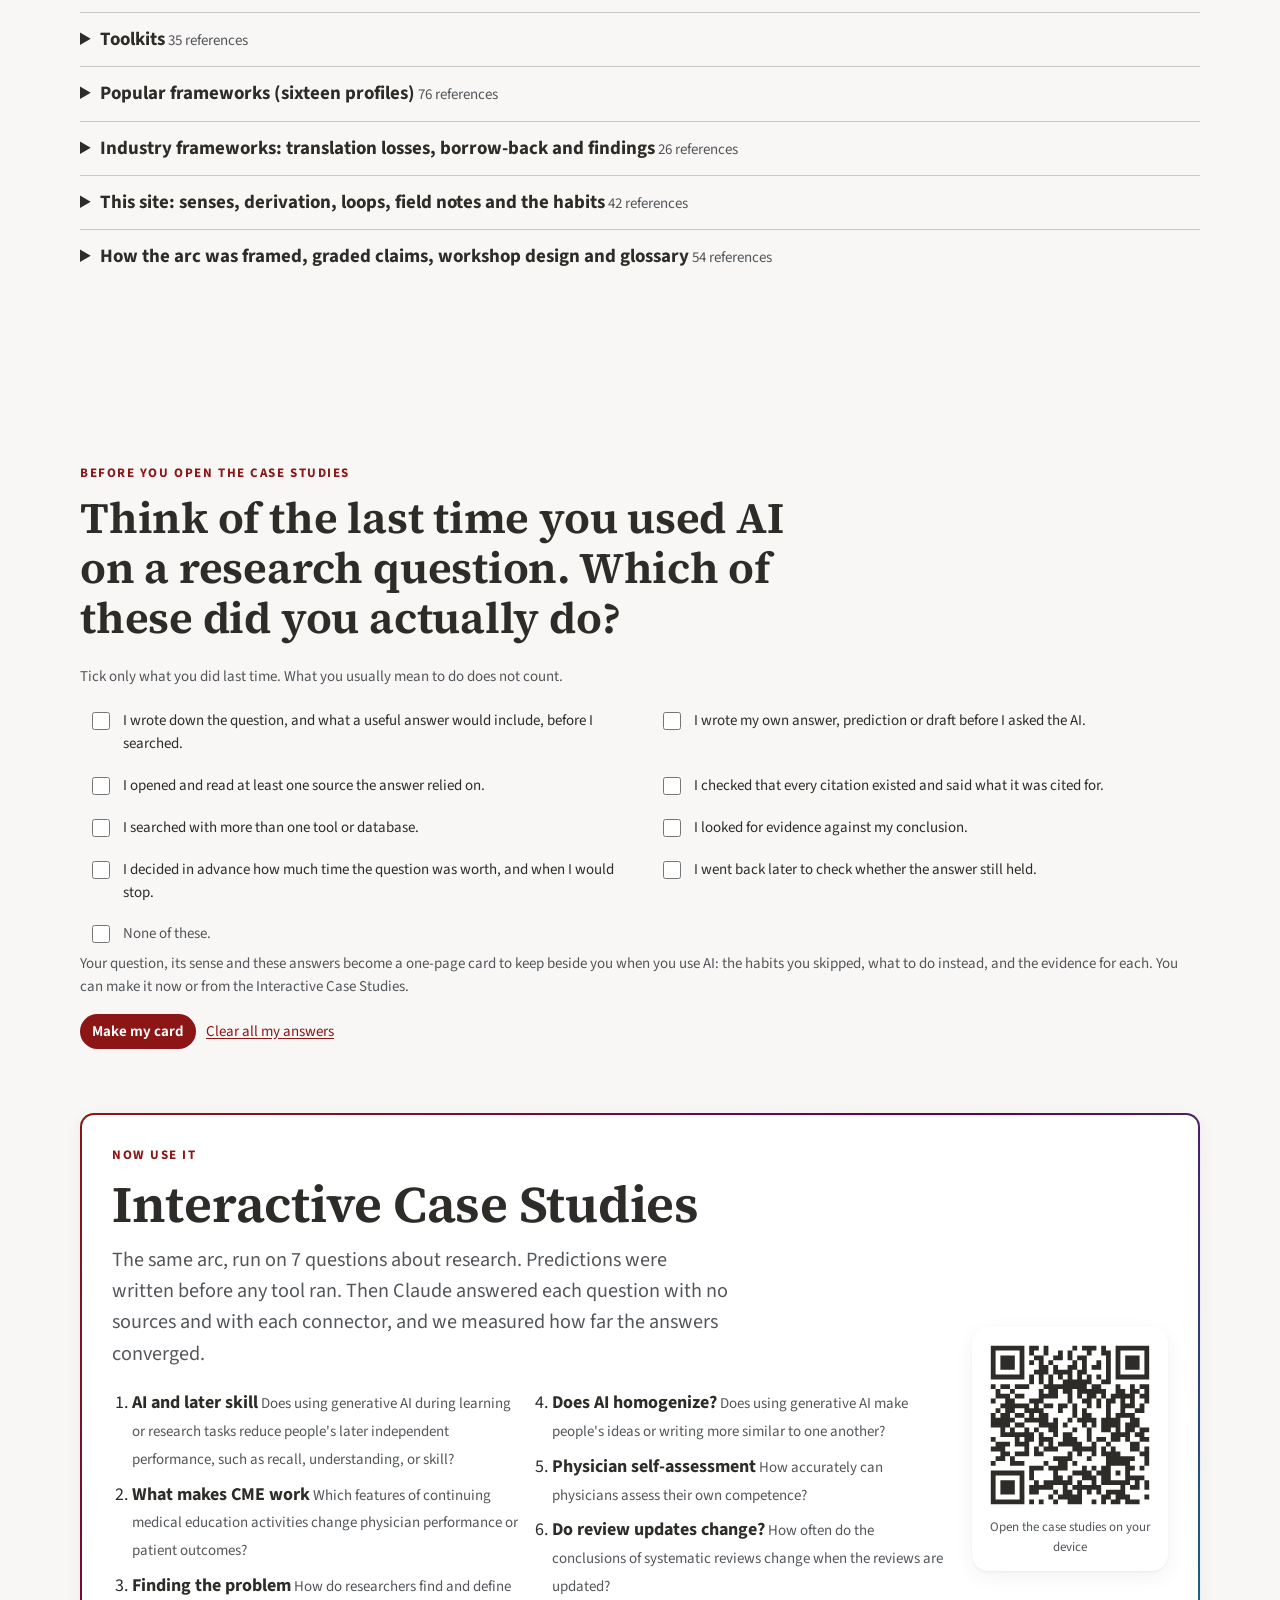
==== commit 2a428cea: "Update the workshop sites Built by arc-origins/pipeline/deploy.py: the Convergence Explorer at the r" ====
--- a/arc-origins/index.html
+++ b/arc-origins/index.html
@@ -10,8 +10,8 @@
     document.documentElement.classList.add('js');
     if (window.matchMedia && matchMedia('(prefers-reduced-motion: reduce)').matches) document.documentElement.classList.add('reduced');
   </script>
-  <script type="module" crossorigin src="./assets/index-C0oNfyWH.js"></script>
-  <link rel="stylesheet" crossorigin href="./assets/index-CP2iQgzt.css">
+  <script type="module" crossorigin src="./assets/index-D7yEJK7P.js"></script>
+  <link rel="stylesheet" crossorigin href="./assets/index-B0syyqDn.css">
 </head>
 <body>
   <a class="skip-link" href="#main">Skip to content</a>
--- a/arc-origins/assets/index-B0syyqDn.css
+++ b/arc-origins/assets/index-B0syyqDn.css
@@ -0,0 +1 @@
+@font-face{font-family:"Source Sans 3";font-style:normal;font-weight:200 900;font-display:swap;src:url(./source-sans-3-latin-wght-normal-BqRLTx4X.woff2) format("woff2-variations")}@font-face{font-family:"Source Sans 3";font-style:italic;font-weight:200 900;font-display:swap;src:url(./source-sans-3-latin-wght-italic-Bg-PIjcQ.woff2) format("woff2-variations")}@font-face{font-family:"Source Serif 4";font-style:normal;font-weight:200 900;font-display:swap;src:url(./source-serif-4-latin-wght-normal-D9elroTD.woff2) format("woff2-variations")}@font-face{font-family:"Source Serif 4";font-style:italic;font-weight:200 900;font-display:swap;src:url(./source-serif-4-latin-wght-italic-D2yaqPoE.woff2) format("woff2-variations")}:root{--cardinal: #8C1515;--cool-grey: #53565A;--rule: #C7C7C7;--cardinal-bright: #B1040E;--cardinal-dark: #820000;--black: #2E2C28;--fog: #F8F7F5;--fog-2: #E9E8E6;--sand: #DAD7CB;--stone: #7F7776;--stone-dark: #5F574F;--plum: #610059;--spirited: #E04F39;--poppy: #E98300;--lagunita: #007C92;--lagunita-dark: #006B81;--palo-verde: #279989;--palo-alto: #175E54;--sky: #4198B5;--white: #FFFFFF;--ep-pubmed: #016895;--ep-consensus: #D1660F;--ep-zotero: #279989;--ep-alphaxiv: #C74632;--ep-elicit: #009AB4;--ep-biorxiv: #7F7776;--human: var(--black);--ok: #1E7B4E;--ok-tint: #E2F1E8;--warn: #9E5C00;--warn-tint: #FBECD5;--bad: #B1040E;--bad-tint: #FAE1DF;--warm: linear-gradient(90deg, var(--cardinal), var(--spirited), var(--poppy));--cool: linear-gradient(90deg, var(--lagunita), var(--palo-verde), var(--sky));--diverge-cool: #006B81;--diverge-mid: #EFEDE8;--diverge-warm: #8C1515;--serif: "Source Serif 4", "Times New Roman", Georgia, serif;--sans: "Source Sans 3", Arial, Helvetica, sans-serif;--fs-body: 18px;--fs-small: 15px;--fs-tiny: 13px;--lh: 1.55;--ink: var(--black);--ink-2: var(--cool-grey);--ink-3: #6B6E72;--maxw: 1200px;--gutter: clamp(16px, 4vw, 40px);--radius: 14px;--shadow: 0 1px 2px rgba(46, 44, 40, .06), 0 6px 20px rgba(46, 44, 40, .06);--shadow-hover: 0 2px 4px rgba(46, 44, 40, .08), 0 14px 34px rgba(46, 44, 40, .12);--dur: .3s}html[data-present]{--fs-body: 22px;--fs-small: 18px;--fs-tiny: 15px}*,*:before,*:after{box-sizing:border-box}html{-webkit-text-size-adjust:100%;scroll-behavior:smooth;scroll-padding-top:84px}body{margin:0;font-family:var(--sans);font-size:var(--fs-body);line-height:var(--lh);color:var(--ink);background:var(--fog);font-feature-settings:"kern","liga";-webkit-font-smoothing:antialiased}h1,h2,h3,h4{font-family:var(--serif);font-weight:650;line-height:1.15;margin:0 0 .5em;letter-spacing:-.005em}h2{font-size:clamp(30px,3.4vw,44px)}h3{font-size:clamp(22px,2vw,27px)}h4{font-size:20px;font-family:var(--sans);font-weight:650}p{margin:0 0 1em}a{color:var(--cardinal);text-underline-offset:2px}a:hover{color:var(--cardinal-bright)}small,.small{font-size:var(--fs-small)}.tiny{font-size:var(--fs-tiny)}.muted{color:var(--ink-2)}.num{font-variant-numeric:tabular-nums}button{font:inherit;color:inherit}img{max-width:100%;height:auto;display:block}:focus-visible{outline:3px solid var(--lagunita);outline-offset:2px;border-radius:4px}.skip-link{position:absolute;left:12px;top:-60px;z-index:100;background:var(--white);color:var(--cardinal);padding:10px 14px;border-radius:8px;box-shadow:var(--shadow)}.skip-link:focus{top:12px}.visually-hidden{position:absolute!important;width:1px;height:1px;overflow:hidden;clip:rect(0 0 0 0);clip-path:inset(50%);white-space:nowrap}.wrap{max-width:var(--maxw);margin:0 auto;padding:0 var(--gutter)}section.block{padding:clamp(48px,7vw,96px) 0}.lede{font-size:1.12em;color:var(--ink-2);max-width:62ch}.eyebrow{font-family:var(--sans);font-size:var(--fs-tiny);font-weight:700;letter-spacing:.12em;text-transform:uppercase;color:var(--cardinal);margin:0 0 10px}.demo-banner{position:sticky;top:0;z-index:60;background:repeating-linear-gradient(135deg,#fff6d6 0 14px,#ffefb8 14px 28px);color:#5a4300;text-align:center;font-weight:650;font-size:var(--fs-small);padding:6px 12px;border-bottom:1px solid #E8D27A}.brandbar{background:var(--white);border-bottom:1px solid var(--rule)}.brandbar .wrap{display:flex;align-items:center;justify-content:space-between;gap:16px;padding-top:14px;padding-bottom:14px}.brandbar img{height:46px;width:auto}.brandbar .meta{font-size:var(--fs-small);color:var(--ink-2);text-align:right;line-height:1.3}.brandbar .meta b{color:var(--ink);font-weight:650}@media(max-width:560px){.brandbar img{height:34px}.brandbar .meta{display:none}}.btn{display:inline-flex;align-items:center;gap:8px;cursor:pointer;border:0;border-radius:999px;padding:11px 20px;font-weight:650;background:var(--cardinal);color:var(--white);transition:background var(--dur),transform var(--dur),box-shadow var(--dur)}.btn:hover{background:var(--cardinal-bright);color:var(--white);box-shadow:var(--shadow-hover)}.btn.ghost{background:transparent;color:var(--cardinal);box-shadow:inset 0 0 0 1.5px currentColor}.btn.ghost:hover{background:#8c15150f}.btn.small{padding:6px 12px;font-size:var(--fs-small)}.linkbtn{background:none;border:0;padding:0;color:var(--cardinal);cursor:pointer;text-decoration:underline;text-underline-offset:2px;font-size:var(--fs-small)}.chip{display:inline-flex;align-items:center;gap:6px;padding:3px 10px;border-radius:999px;font-size:var(--fs-tiny);font-weight:600;background:var(--fog-2);color:var(--ink);line-height:1.5;white-space:nowrap}.chip.outline{background:transparent;box-shadow:inset 0 0 0 1px var(--rule)}.badge{display:inline-flex;align-items:center;gap:6px;padding:2px 9px;border-radius:6px;font-size:var(--fs-tiny);font-weight:700;letter-spacing:.02em}.badge.d-low{background:#e0eef1;color:#00515f}.badge.d-moderate{background:#efe9da;color:#5c4a1e}.badge.d-high{background:#f6dedb;color:var(--cardinal-dark)}.badge.d-na{background:var(--fog-2);color:var(--ink-2)}.badge.caveat{background:#fff1c7;color:#5a4300}.swatch{width:12px;height:12px;border-radius:3px;display:inline-block;flex:none}.dot{width:10px;height:10px;border-radius:50%;display:inline-block;flex:none}.card{position:relative;border-radius:var(--radius);padding:22px;background:linear-gradient(var(--white),var(--white)) padding-box,linear-gradient(135deg,var(--cardinal) 0%,rgba(140,21,21,.18) 35%,rgba(140,21,21,0) 70%) border-box;border:1px solid transparent;box-shadow:var(--shadow);transition:box-shadow var(--dur),transform var(--dur)}.card:hover{box-shadow:var(--shadow-hover)}.card.flat{box-shadow:none}.card.muted-card{background:linear-gradient(var(--fog),var(--fog)) padding-box,linear-gradient(135deg,var(--rule),transparent 70%) border-box}.divider{position:relative;overflow:hidden;color:var(--white);min-height:clamp(260px,44vh,460px);display:flex;align-items:flex-end;isolation:isolate}.divider .wrap{width:100%;position:relative;z-index:2;padding-top:72px;padding-bottom:56px}.divider .step{font-family:var(--sans);font-weight:700;letter-spacing:.14em;text-transform:uppercase;font-size:var(--fs-tiny);opacity:.92}.divider h2{font-size:clamp(36px,5.4vw,72px);margin:10px 0 12px;max-width:18ch;color:var(--white)}.divider p{max-width:58ch;font-size:1.08em;opacity:.95;margin:0}.divider .shape-a,.divider .shape-b{position:absolute;z-index:1;pointer-events:none}.divider .shape-a{right:0;top:0;width:min(46vw,560px);height:82%;border-bottom-left-radius:100%;background:#ffffff14}.divider .shape-b{right:0;top:0;width:min(30vw,360px);height:54%;border-bottom-left-radius:100%;background:#dad7cb29}.divider.warm{background:linear-gradient(118deg,var(--cardinal-dark) 0%,var(--cardinal) 48%,#A8321F 100%)}.divider.cool{background:linear-gradient(118deg,#00495A 0%,var(--lagunita-dark) 50%,var(--palo-alto) 100%)}.divider.mixed{background:linear-gradient(135deg,#00495A 0%,#3F3354 50%,var(--cardinal) 100%)}.divider.plum{background:linear-gradient(118deg,#3D0038 0%,var(--plum) 55%,var(--cardinal-dark) 100%)}.divider.stone{background:linear-gradient(118deg,#3E3833 0%,var(--stone-dark) 55%,var(--stone) 100%)}.picker-bar{position:sticky;top:var(--nav-h, 0px);z-index:40;background:#fffffff2;backdrop-filter:saturate(1.2) blur(10px);-webkit-backdrop-filter:saturate(1.2) blur(10px);border-bottom:1px solid var(--rule)}.picker-bar .wrap{display:flex;align-items:center;gap:14px;padding-top:10px;padding-bottom:10px}.picker-bar .label{font-size:var(--fs-tiny);font-weight:700;letter-spacing:.1em;text-transform:uppercase;color:var(--ink-2);flex:none}.picker-chips{display:flex;gap:8px;overflow-x:auto;scrollbar-width:thin;padding:2px}.qchip{flex:none;cursor:pointer;border:0;border-radius:999px;padding:7px 14px;font-weight:600;font-size:var(--fs-small);background:var(--fog-2);color:var(--ink);transition:background var(--dur),color var(--dur)}.qchip:hover{background:var(--sand)}.qchip[aria-pressed=true]{background:var(--cardinal);color:var(--white)}.qchip .star{color:var(--poppy);margin-right:4px}.qchip[aria-pressed=true] .star{color:#ffd27a}.tip{position:fixed;z-index:90;pointer-events:none;background:var(--white);color:var(--ink);border-radius:10px;padding:10px 12px;box-shadow:0 8px 28px #0000002e;font-size:var(--fs-small);max-width:320px;opacity:0;transform:translateY(4px);transition:opacity .12s,transform .12s;line-height:1.35}.tip.on{opacity:1;transform:none}.tip .v{font-weight:750;font-size:1.15em;display:block}.tip .l{color:var(--ink-2)}.tip .row{display:flex;align-items:center;gap:8px}.tip .key{width:14px;height:2px;flex:none}figure.chart{margin:0}figure.chart figcaption{display:flex;justify-content:space-between;align-items:baseline;gap:12px;margin-bottom:10px;flex-wrap:wrap}figure.chart figcaption .t{font-weight:650}.table-wrap{overflow-x:auto;margin-top:12px}table.data{border-collapse:collapse;width:100%;font-size:var(--fs-small);font-variant-numeric:tabular-nums}table.data th,table.data td{padding:6px 10px;border-bottom:1px solid var(--fog-2);text-align:left;vertical-align:top}table.data th{font-weight:650;color:var(--ink-2);background:var(--fog)}table.data td.n{text-align:right}details.drawer{border-top:1px solid var(--fog-2);padding-top:8px;margin-top:10px}details.drawer>summary{cursor:pointer;color:var(--cardinal);font-weight:600;font-size:var(--fs-small);list-style:none}details.drawer>summary::-webkit-details-marker{display:none}details.drawer>summary:before{content:"+ "}details.drawer[open]>summary:before{content:"–"}.lightbox{position:fixed;inset:0;z-index:95;background:#141210d1;display:none;align-items:center;justify-content:center;padding:4vw}.lightbox.on{display:flex}.lightbox figure{margin:0;max-width:min(1400px,92vw)}.lightbox img{max-height:80vh;width:auto;margin:0 auto;border-radius:10px;box-shadow:0 20px 60px #0006;background:var(--white)}.lightbox figcaption{color:#eee;text-align:center;margin-top:12px;font-size:var(--fs-small)}.lightbox .close{position:absolute;top:16px;right:20px;background:var(--white);border:0;border-radius:999px;width:44px;height:44px;font-size:24px;cursor:pointer}.st{display:inline-flex;align-items:center;gap:4px;font-weight:650}.st-green{color:var(--ok)}.st-amber{color:var(--warn)}.st-red{color:var(--bad)}.st-icon{display:inline-grid;place-items:center;width:1.05em;height:1.05em;border-radius:50%;font-size:.72em;color:var(--white);font-weight:800;line-height:1;vertical-align:.08em}.st-icon.green{background:var(--ok)}.st-icon.amber{background:var(--warn)}.st-icon.red{background:var(--bad)}mark.cite{color:inherit;border-radius:4px;padding:0 2px;box-decoration-break:clone;-webkit-box-decoration-break:clone}mark.cite.green{background:var(--ok-tint);box-shadow:inset 0 -2px 0 var(--ok)}mark.cite.amber{background:var(--warn-tint);box-shadow:inset 0 -2px 0 var(--warn)}mark.cite.red{background:var(--bad-tint);box-shadow:inset 0 -2px 0 var(--bad)}mark.cite a{color:inherit;text-decoration:none}.pending{border:1.5px dashed var(--rule);border-radius:var(--radius);padding:18px;color:var(--ink-2);background:#fff9}.pending b{color:var(--ink)}.grid{display:grid;gap:18px}.two-col{display:grid;grid-template-columns:1fr 1fr;gap:24px}@media(max-width:860px){.two-col{grid-template-columns:1fr}}.headline-metric{display:flex;align-items:baseline;gap:18px;flex-wrap:wrap;margin:6px 0 4px}.headline-metric .big{font-family:var(--sans);font-weight:700;font-size:clamp(54px,7vw,84px);line-height:1;letter-spacing:-.02em}.headline-metric .big.warm{color:var(--cardinal)}.headline-metric .big.cool{color:var(--lagunita-dark)}.headline-metric .unit{color:var(--ink-2);font-size:var(--fs-small);max-width:34ch}.chev-swatch{display:inline-block;flex:none;width:28px;height:18px;margin-right:10px;vertical-align:-3px;clip-path:polygon(0 0,68% 0,100% 50%,68% 100%,0 100%,32% 50%);box-shadow:inset 0 0 0 30px #0000}.chev-swatch.seq{background:linear-gradient(90deg,#e3eff1,#ede5d5 50%,#8c1515)}.arc-wrap{position:relative;margin-top:26px}.arc-groups{display:grid;grid-template-columns:repeat(8,minmax(0,1fr));font-size:var(--fs-tiny);font-weight:700;letter-spacing:.08em;text-transform:uppercase;margin-bottom:10px}.arc-groups span{border-top:3px solid var(--cardinal);padding-top:6px;margin-right:22px;color:var(--cardinal)}.arc{--d: 18px;--g: 4px;list-style:none;margin:0;padding:0;display:grid;grid-template-columns:repeat(8,minmax(0,1fr))}.phase-li{position:relative;z-index:1;margin-right:calc(-1 * var(--d));transition:transform var(--dur),filter var(--dur);filter:drop-shadow(0 1px 1.5px rgba(46,44,40,.14)) drop-shadow(0 0 .6px rgba(46,44,40,.45))}.phase-li:last-child{margin-right:0}.phase-li:hover{transform:translateY(-2px);z-index:2}.phase-li:has(.phase[aria-expanded=true]){transform:translateY(-6px);z-index:3;filter:drop-shadow(0 8px 10px rgba(46,44,40,.22)) drop-shadow(0 0 1px #2E2C28) drop-shadow(0 0 1px #2E2C28)}.phase-li:has(.phase:focus-visible){filter:drop-shadow(0 0 1.5px #007C92) drop-shadow(0 0 1.5px #007C92) drop-shadow(0 0 1.5px #007C92);z-index:3}.phase{width:100%;height:100%;min-height:128px;border:0;cursor:pointer;text-align:left;display:flex;flex-direction:column;justify-content:space-between;gap:8px;padding:14px calc(var(--d) + 8px) 12px calc(var(--d) + var(--g) + 10px);clip-path:polygon(var(--g) 0,calc(100% - var(--d)) 0,100% 50%,calc(100% - var(--d)) 100%,var(--g) 100%,calc(var(--d) + var(--g)) 50%)}.phase.first{padding-left:14px;clip-path:polygon(0 0,calc(100% - var(--d)) 0,100% 50%,calc(100% - var(--d)) 100%,0 100%)}.phase:focus-visible{outline:none}.phase .n{font-family:var(--serif);font-size:30px;font-weight:650;line-height:1}.phase .txt{display:flex;flex-direction:column;gap:2px}.phase .nm{font-weight:650;line-height:1.2;font-size:var(--fs-small)}.phase .sub{font-size:var(--fs-tiny);opacity:.85;line-height:1.25}.phase.d-low{background:#e3eff1;color:#00414d}.phase.d-moderate{background:#ede5d5;color:#4a3b17}.phase.d-high{background:var(--cardinal);color:var(--white)}.phase-li.dim .phase{opacity:.82}.arc-loops{display:block;width:100%;height:84px;overflow:visible}.arc-loops .loop{fill:none;stroke:var(--stone);stroke-width:1.5}.arc-loops .loop-label{font-family:var(--sans);font-size:12.5px;fill:var(--ink-2);paint-order:stroke;stroke:var(--fog);stroke-width:5px;stroke-linejoin:round}.arc-rail{margin-top:4px;border-radius:10px;padding:9px 14px;background:repeating-linear-gradient(135deg,#f1e7e4 0 10px,#f7efec 10px 20px);color:var(--cardinal-dark);font-size:var(--fs-small);cursor:pointer;border:0;width:100%;text-align:left}.arc-rail[aria-expanded=true]{box-shadow:0 0 0 3px var(--black)}@media(max-width:900px){.arc,.arc-groups{grid-template-columns:repeat(4,minmax(0,1fr))}.arc{row-gap:10px}.phase-li:nth-child(4n){margin-right:0}.arc-groups,.arc-loops{display:none}}@media(max-width:700px){.arc{grid-template-columns:1fr;row-gap:0}.phase-li,.phase-li:nth-child(4n){margin-right:0;margin-bottom:calc(-1 * var(--d) + var(--g))}.phase-li:last-child{margin-bottom:0}.phase{min-height:0;flex-direction:row;align-items:center;justify-content:flex-start;gap:14px;padding:calc(var(--d) + var(--g) + 8px) 16px calc(var(--d) + 6px);clip-path:polygon(0 var(--g),50% calc(var(--d) + var(--g)),100% var(--g),100% calc(100% - var(--d)),50% 100%,0 calc(100% - var(--d)))}.phase.first{padding-top:12px;padding-left:16px;clip-path:polygon(0 0,100% 0,100% calc(100% - var(--d)),50% 100%,0 calc(100% - var(--d)))}.phase .n{font-size:26px;min-width:22px}.phase .txt{flex-direction:row;flex-wrap:wrap;align-items:baseline;gap:2px 10px}}.phase-li.off-route .phase{opacity:.38;background-image:repeating-linear-gradient(135deg,rgba(255,255,255,.55) 0 5px,transparent 5px 11px)}.phase-li.on-route .phase.optional{background-image:repeating-linear-gradient(135deg,rgba(255,255,255,.35) 0 3px,transparent 3px 9px)}.phase{position:relative}.phase .route-tag{position:absolute;top:12px;right:calc(var(--d) + 4px);font-size:11px;font-weight:750;letter-spacing:.04em;padding:1px 7px;border-radius:999px;background:#ffffffd9;color:var(--ink)}.phase .route-tag[hidden],.arc.mini .phase .route-tag{display:none}.phase-li{transition:transform var(--dur),filter var(--dur),opacity var(--dur)}.arc-wrap.mini{margin-top:0}.arc.mini{--d: 10px;--g: 2px}.arc.mini .phase{min-height:0;height:40px;padding:0 calc(var(--d) + 4px) 0 calc(var(--d) + var(--g) + 6px);flex-direction:row;align-items:center;justify-content:center}.arc.mini .phase.first{padding-left:8px}.arc.mini .phase .n{font-size:17px}.arc.mini .phase-li:hover{transform:translateY(-1px)}.arc.mini .phase-li:has(.phase[aria-expanded=true]){transform:translateY(-2px)}@media(max-width:700px){.arc.mini{grid-template-columns:repeat(8,minmax(0,1fr))}.arc.mini .phase-li,.arc.mini .phase-li:nth-child(4n){margin-right:calc(-1 * var(--d));margin-bottom:0}.arc.mini .phase-li:last-child{margin-right:0}.arc.mini .phase{clip-path:polygon(var(--g) 0,calc(100% - var(--d)) 0,100% 50%,calc(100% - var(--d)) 100%,var(--g) 100%,calc(var(--d) + var(--g)) 50%);padding:0 calc(var(--d) + 2px) 0 calc(var(--d) + var(--g) + 2px)}.arc.mini .phase.first{clip-path:polygon(0 0,calc(100% - var(--d)) 0,100% 50%,calc(100% - var(--d)) 100%,0 100%);padding-left:4px}}@media(max-width:900px){.arc.mini{grid-template-columns:repeat(8,minmax(0,1fr));row-gap:0}.arc.mini .phase-li:nth-child(4n){margin-right:calc(-1 * var(--d))}.arc.mini .phase-li:last-child{margin-right:0}}html{scroll-padding-top:calc(var(--nav-h, 56px) + var(--below-nav, 0px) + 8px)}.site-nav{position:sticky;top:0;z-index:70;background:#fffffff7;-webkit-backdrop-filter:blur(6px);backdrop-filter:blur(6px);border-bottom:1px solid var(--rule)}.site-nav .wrap{display:flex;align-items:center;gap:16px;min-height:54px}.nav-title{font-family:var(--serif);font-weight:650;font-size:17px;color:var(--ink);text-decoration:none;white-space:nowrap;margin-right:auto}.nav-title em,.nav-title:hover{color:var(--nav-accent, var(--plum))}.nav-list{list-style:none;margin:0;padding:0;display:flex;gap:2px}.nav-list a{display:block;padding:7px 10px;border-radius:999px;font-size:14.5px;font-weight:600;color:var(--ink-2);text-decoration:none;white-space:nowrap}.nav-list a:hover{color:var(--ink);background:var(--fog)}.nav-list a[aria-current=true]{color:var(--nav-accent, var(--plum));background:var(--nav-tint, #F3E7F1)}.nav-toggle{display:none}.nav-toggle{align-items:center;gap:8px;margin-left:auto;border:0;border-radius:999px;padding:8px 14px;cursor:pointer;max-width:60vw;background:var(--nav-tint, #F3E7F1);color:var(--nav-accent, var(--plum));font-weight:700;font-size:var(--fs-small)}.nav-toggle .nav-current{overflow:hidden;text-overflow:ellipsis;white-space:nowrap}.nav-toggle.has-current .nav-toggle-label{display:none}.nav-caret{width:0;height:0;border-left:5px solid transparent;border-right:5px solid transparent;border-top:6px solid currentColor;transition:transform var(--dur)}.site-nav.open .nav-caret{transform:rotate(180deg)}.nav-progress{height:2px}.nav-progress span{display:block;height:100%;background:var(--nav-progress, linear-gradient(90deg, var(--plum), var(--lagunita)));transform-origin:left center;transform:scaleX(0)}@media(max-width:1150px){.nav-title{display:none}.nav-list{margin:0 auto}}@media(max-width:900px){.nav-title{display:block;font-size:16px}.nav-list{display:none;position:absolute;top:100%;left:0;right:0;flex-direction:column;gap:2px;margin:0;padding:8px var(--gutter) 14px;background:var(--white);border-bottom:1px solid var(--rule);box-shadow:0 14px 30px #2e2c281f}.site-nav.open .nav-list{display:flex}.nav-list a{padding:12px 14px;border-radius:10px;font-size:var(--fs-body)}.nav-toggle{display:inline-flex}}@media(max-width:520px){.nav-title{display:none}.nav-toggle{margin-left:0;max-width:none}}html[data-present] .nav-title{display:block}html[data-present] .nav-list{display:none;position:absolute;top:100%;left:0;right:0;flex-direction:column;gap:2px;margin:0;padding:8px var(--gutter) 14px;background:var(--white);border-bottom:1px solid var(--rule);box-shadow:0 14px 30px #2e2c281f}html[data-present] .site-nav.open .nav-list{display:flex}html[data-present] .nav-toggle{display:inline-flex}:root{--nav-accent: var(--plum);--nav-tint: #F3E7F1;--nav-progress: linear-gradient(90deg, var(--plum), var(--lagunita))}.origins-hero{position:relative;overflow:hidden;color:var(--white);isolation:isolate;background:radial-gradient(60% 80% at 15% 20%,rgba(97,0,89,.95),transparent 70%),radial-gradient(55% 70% at 85% 30%,rgba(0,124,146,.9),transparent 70%),radial-gradient(70% 70% at 55% 95%,rgba(130,0,0,.9),transparent 70%),linear-gradient(120deg,#4a0044,#820000 55%,#005b6b);background-size:160% 160%,160% 160%,160% 160%,100% 100%;animation:mesh 24s ease-in-out infinite alternate}@keyframes mesh{0%{background-position:0% 0%,100% 0%,50% 100%,0 0}50%{background-position:30% 40%,70% 30%,20% 70%,0 0}to{background-position:10% 80%,90% 60%,80% 40%,0 0}}html.reduced .origins-hero{animation:none}.origins-hero .wrap{display:grid;grid-template-columns:minmax(0,1fr) minmax(0,1.05fr);grid-template-areas:"copy word" "copy qr";gap:8px 40px;align-items:center;padding-top:40px;padding-bottom:48px}.hero-copy{grid-area:copy}.hero-word{grid-area:word}.origins-hero .qr-tile{grid-area:qr;justify-self:end;align-self:start}.origins-hero .eyebrow{color:#f4d9f0}.origins-hero h1{font-size:clamp(42px,5vw,74px);margin:0 0 16px;letter-spacing:-.02em;color:var(--white)}.origins-hero h1 em{font-style:italic}.origins-hero .sub{font-family:var(--serif);font-size:clamp(20px,2.1vw,27px);line-height:1.3;max-width:32ch;margin:0 0 22px;color:#fff4fb}.hero-word svg{width:100%;height:auto;display:block;overflow:visible}.burst-word{font-family:var(--serif);font-size:120px;font-weight:650;fill:var(--white)}.burst-sense{font-family:var(--serif);font-size:22px;font-weight:600;fill:var(--white);paint-order:stroke;stroke:#2e002a59;stroke-width:3px}.burst-n{font-family:var(--sans);font-size:16px;font-weight:750;fill:var(--plum)}.qr-tile{background:var(--white);color:var(--ink);border-radius:16px;padding:14px;width:196px;text-align:center;box-shadow:0 16px 40px #00000040}.qr-tile svg{width:168px;height:168px;display:block;margin:0 auto 8px}.qr-tile .u{font-size:var(--fs-tiny);color:var(--ink-2);overflow-wrap:anywhere}.qr-tile.placeholder{min-height:120px;display:grid;place-items:center}@media(max-width:900px){.origins-hero .wrap{grid-template-columns:1fr;grid-template-areas:"word" "copy" "qr"}.origins-hero .qr-tile{justify-self:start}}@media(max-width:760px){.origins-hero .qr-tile{display:none}}.divider.origins{background:linear-gradient(118deg,#3D0038 0%,var(--plum) 52%,var(--cardinal-dark) 100%)}.divider.inquiry{background:linear-gradient(118deg,#00495A 0%,var(--lagunita-dark) 48%,var(--plum) 100%)}q.src-quote{quotes:"“" "”" "‘" "’"}.src{color:var(--ink-2);font-size:.9em}.cites{font-size:.88em;color:var(--ink-2)}.cites a.cite-link{color:var(--lagunita-dark);text-decoration:none;border-bottom:1px dotted currentColor}.cites a.cite-link:hover{color:var(--plum)}.ledger-note{display:block;color:var(--ink-2)}.ledger-note>span{display:block;margin-top:4px}.toggles{display:inline-flex;flex-wrap:wrap;gap:8px}.toggle{display:inline-flex;align-items:center;gap:8px;border:0;border-radius:999px;padding:7px 14px;cursor:pointer;font-size:var(--fs-small);font-weight:600;background:var(--white);box-shadow:inset 0 0 0 1.5px var(--rule);color:var(--ink)}.toggle[aria-pressed=true]{box-shadow:inset 0 0 0 2px var(--c, var(--plum));background:color-mix(in srgb,var(--c, var(--plum)) 10%,white)}.toggle .sw{width:14px;height:14px;border-radius:4px;background:var(--c, var(--plum))}.phase-note{position:fixed;left:16px;bottom:16px;z-index:90;background:var(--black);color:var(--white);padding:10px 16px;border-radius:12px;font-size:var(--fs-small);opacity:0;transform:translateY(8px);pointer-events:none;transition:opacity var(--dur),transform var(--dur)}.phase-note.on{opacity:1;transform:none;pointer-events:auto}.phase-note .linkbtn{color:#ffd6f7}figure.chart{margin:18px 0 0}figure.chart figcaption{margin-top:12px;font-size:var(--fs-small);color:var(--ink-2);max-width:90ch}.table-drawer .table-wrap{overflow-x:auto;margin-top:10px}table.data{border-collapse:collapse;font-size:var(--fs-small)}table.data th,table.data td{padding:5px 10px;border-bottom:1px solid var(--fog-2);text-align:left}table.data td.n,table.data th.n{text-align:right;font-variant-numeric:tabular-nums}.sense-arc{position:sticky;top:var(--nav-h, 56px);z-index:6;background:var(--fog);padding:6px 0;margin-top:18px}.sense-arc .arc-wrap{margin-top:0}.senses-body{display:grid;grid-template-columns:minmax(300px,400px) minmax(0,1fr);gap:22px;align-items:start;margin-top:12px}.sense-cards{display:grid;gap:8px}.sense-card{padding:10px 14px;cursor:pointer;display:flex;flex-direction:column;gap:1px}.sense-card .sense-top{display:flex;justify-content:space-between;align-items:baseline;gap:10px}.sense-card .sense-name{font-family:var(--serif);font-weight:650;font-size:18px;line-height:1.2}.sense-card .sense-route{color:var(--cardinal);font-weight:650;white-space:nowrap}.sense-card .sense-gloss{font-size:var(--fs-small)}.sense-card .sense-pick{align-self:flex-start;margin-top:3px;font-size:var(--fs-tiny)}.sense-card.active{box-shadow:0 0 0 2px var(--plum),var(--shadow-hover)}.sense-card.mine{background:linear-gradient(#fbf4fa,#fbf4fa) padding-box,linear-gradient(135deg,var(--plum),transparent 70%) border-box}.sense-card.mine .sense-pick{font-weight:750;color:var(--plum)}.sense-detail{position:sticky;top:calc(var(--nav-h, 56px) + 10px + var(--arc-h, 150px));max-height:calc(100vh - var(--nav-h, 56px) - 28px - var(--arc-h, 150px));overflow-y:auto}.sense-detail h3{margin-bottom:2px}.sense-detail .d-who{margin-bottom:10px}.sense-detail .d-what{font-size:1.02em}.sense-detail .d-h{font-size:var(--fs-tiny);font-weight:750;letter-spacing:.1em;text-transform:uppercase;color:var(--ink-2);margin:14px 0 6px}.d-steps{list-style:none;margin:0;padding:0;display:grid;gap:8px}.d-steps li{display:grid;grid-template-columns:190px 1fr;gap:12px;align-items:baseline}.d-steps .d-ph{font-weight:700;font-size:var(--fs-small);display:flex;align-items:center;gap:8px}.d-steps .d-n{flex:none;min-width:34px;height:24px;padding:0 10px 0 7px;display:inline-grid;place-items:center;color:var(--white);background:var(--cardinal);font-family:var(--serif);font-size:14px;clip-path:polygon(0 0,calc(100% - 7px) 0,100% 50%,calc(100% - 7px) 100%,0 100%)}.d-steps li.optional .d-n{background:var(--cardinal) repeating-linear-gradient(135deg,rgba(255,255,255,.4) 0 2px,transparent 2px 6px)}.d-steps .d-text{font-size:var(--fs-small)}.d-skips{margin:0;padding-left:18px;font-size:var(--fs-small)}.d-skips li{margin:4px 0}.d-frames{margin:4px 0 10px;padding-left:18px;font-size:var(--fs-small);columns:2;column-gap:24px}.d-frames li{margin:2px 0;break-inside:avoid}.d-frames li.current b{color:var(--plum)}@media(max-width:700px){.d-frames{columns:1}}.sense-detail blockquote.def{margin:4px 0 10px;padding:10px 16px;border-left:4px solid var(--plum);background:var(--fog);border-radius:0 10px 10px 0;font-family:var(--serif);font-size:18px}.sense-detail blockquote.def cite{display:block;font-family:var(--sans);font-size:var(--fs-tiny);font-style:normal;color:var(--ink-2);margin-top:6px}.route-legend{list-style:none;margin:4px 0 0;padding:0;display:flex;flex-wrap:wrap;gap:10px 26px;font-size:var(--fs-small);color:var(--ink-2)}.route-legend li{display:flex;align-items:center}.chev-swatch.on{background:var(--cardinal)}.chev-swatch.skip{background:var(--cardinal) repeating-linear-gradient(135deg,rgba(255,255,255,.55) 0 3px,transparent 3px 7px);opacity:.38}.chev-swatch.opt{background:var(--cardinal) repeating-linear-gradient(135deg,rgba(255,255,255,.4) 0 2px,transparent 2px 6px)}.tag-demo{font-size:11px;font-weight:750;padding:1px 7px;border-radius:999px;background:var(--white);box-shadow:inset 0 0 0 1px var(--rule);margin-right:8px}.sting{margin-top:30px;background:linear-gradient(#fff,#fff) padding-box,linear-gradient(135deg,var(--plum),rgba(97,0,89,.1) 60%) border-box;max-width:860px}.sting .eyebrow{color:var(--plum)}@media(max-width:900px){.senses-body{grid-template-columns:minmax(0,1fr)}.sense-card .sense-top{flex-wrap:wrap;row-gap:0}.sense-card .sense-route{white-space:normal}.sense-detail{position:static;max-height:none}.d-steps li{grid-template-columns:1fr;gap:2px}}.dpanel{padding:34px 0 40px;border-top:1px solid var(--rule)}.dpanel:first-child{border-top:0;padding-top:0}.dhead{display:flex;gap:16px;align-items:center;margin-bottom:10px}.dhead h3{margin:0;font-size:clamp(26px,2.6vw,34px)}.dstep{flex:none;width:46px;height:46px;border-radius:50%;display:grid;place-items:center;font-family:var(--serif);font-weight:700;font-size:24px;color:var(--white);background:linear-gradient(135deg,var(--plum),var(--lagunita))}.lit-row{display:grid;grid-template-columns:repeat(9,minmax(0,1fr));gap:6px}.lit-label{border:0;background:var(--white);border-top:4px solid #86307F;border-radius:0 0 8px 8px;padding:6px 6px 8px;text-align:left;cursor:pointer;display:flex;flex-direction:column;gap:2px;box-shadow:var(--shadow)}.lit-label.extra{border-top-color:#008aae}.lit-label .nm{font-weight:700;font-size:13.5px;line-height:1.2}.lit-label .ct{font-size:12px;color:var(--ink-2)}.lit-label[aria-pressed=true]{box-shadow:0 0 0 2px var(--black)}.lit-label.faded{opacity:.5}svg.streams{display:block;width:100%;height:190px;overflow:visible}.ribbon{fill:#86307f;fill-opacity:.34;stroke:var(--fog);stroke-width:1;transition:fill-opacity var(--dur)}.ribbon.extra{fill:#008aae}.ribbon:hover{fill-opacity:.8}.ribbon.faded{fill-opacity:.07}.streams-arc .arc-wrap{margin-top:0}@media(max-width:900px){svg.streams{display:none}.lit-row{display:flex;flex-wrap:wrap;gap:6px}.lit-label{flex:1 1 140px}}.cw-controls{display:flex;flex-wrap:wrap;gap:12px;align-items:center;justify-content:space-between;margin-top:16px}.cw-grid{margin-top:10px;display:grid;gap:8px}.cw-name{font-size:var(--fs-small);font-weight:650;display:flex;align-items:center;gap:8px;margin-bottom:4px}.cw-name .sw{width:14px;height:14px;border-radius:4px;background:var(--c)}.cw-cells{display:grid;grid-template-columns:repeat(8,minmax(0,1fr));gap:6px}.cw-cell{font-size:13px;line-height:1.3;padding:7px 8px;border-radius:8px;background:var(--white);border-left:4px solid var(--c);min-height:44px}.cw-cell.none{border-left-color:transparent;background:transparent;outline:1.5px dashed var(--rule);outline-offset:-1.5px;color:var(--ink-3);font-style:italic}.cw-cell.gap{outline:2.5px solid var(--cardinal);color:var(--cardinal);font-weight:700;font-style:normal;background:#fbedeb}.cw-gaps{margin-top:14px;max-width:82ch}.cw-gaps .span-line{font-family:var(--serif);font-size:24px;color:var(--plum)}@media(max-width:900px){.cw-cells{grid-template-columns:repeat(4,minmax(0,1fr))}}@media(max-width:700px){.cw-cells{grid-template-columns:repeat(2,minmax(0,1fr))}}.heat-fig{--lab: 200px}.heat-arc{margin-left:var(--lab)}.heat-arc .arc-wrap{margin-top:0}.heat-arc .phase{min-height:92px}.heat{margin-top:8px}.heat-row{display:grid;grid-template-columns:var(--lab) 1fr;align-items:center}.heat-row.head{font-size:var(--fs-tiny);font-weight:700;color:var(--ink-2)}.heat-row.on .heat-label{color:var(--cardinal);font-weight:750}.heat-row.on .heat-cells{box-shadow:0 0 0 2px var(--black);border-radius:4px}.heat-label{border:0;background:none;text-align:right;padding:2px 12px 2px 0;font-size:13.5px;cursor:pointer;color:var(--ink);white-space:nowrap;overflow:hidden;text-overflow:ellipsis}button.heat-label:hover{color:var(--cardinal);text-decoration:underline}.heat-cells{display:grid;grid-template-columns:repeat(8,minmax(0,1fr));gap:2px}.heat-ph{display:grid;gap:2px;text-align:center}.heat-ph.split{grid-template-columns:1fr 1fr}.hc{display:block;height:20px;border-radius:3px}.hc.v0{background:var(--white);box-shadow:inset 0 0 0 1px var(--fog-2)}.hc.v1{background:#e3a9a1}.hc.v2{background:var(--cardinal)}.legend-inline .hc{display:inline-block;width:18px;height:12px;vertical-align:-1px}.heat-row.sums{align-items:end;margin-top:8px}.heat-row.sums .heat-label{white-space:normal;align-self:end}.heat-row.sums .heat-ph{align-items:end;height:92px}.heat-row.sums .bar{position:relative;display:block;height:calc(var(--v) * 92px);min-height:2px;background:var(--plum);border-radius:4px 4px 0 0;transition:height .6s cubic-bezier(.2,.7,.2,1)}.heat-row.sums .bar b{position:absolute;top:-20px;left:0;right:0;text-align:center;font-size:13px;color:var(--ink)}.heat-detail{margin-top:16px}.heat-detail .fw-line{margin:2px 0 8px}details.loss-legend{margin-top:18px;border-top:1px solid var(--fog-2);padding-top:10px}details.loss-legend>summary{cursor:pointer;list-style:none;font-family:var(--serif);font-weight:650;font-size:18px}details.loss-legend>summary::-webkit-details-marker{display:none}details.loss-legend>summary:before{content:"+ ";color:var(--cardinal)}details.loss-legend[open]>summary:before{content:"–"}.streams-detail{margin-top:14px;max-width:900px}.streams-detail h4{margin:0 0 4px;font-size:18px;display:flex;gap:10px;align-items:baseline;flex-wrap:wrap}.streams-detail h4 .tag{font-family:var(--sans);font-size:var(--fs-tiny);font-weight:650;color:var(--ink-2)}.streams-detail ul{margin:4px 0 8px;padding-left:20px}.streams-detail li{margin:3px 0}.streams-detail p{margin:0}.heat-detail .codes{padding-left:20px;font-size:var(--fs-small)}.result{margin-top:18px;max-width:90ch}@media(max-width:900px){.heat-arc{display:none}.heat-fig{--lab: 130px}}.rule{max-width:86ch;background:var(--white);border-left:4px solid var(--lagunita);padding:10px 16px;border-radius:0 10px 10px 0}.bb{display:grid;grid-template-columns:minmax(240px,300px) minmax(0,1fr);gap:24px;margin-top:18px;align-items:start}.bb-head{display:flex;justify-content:space-between;align-items:center;gap:8px;margin-bottom:8px}.bb-tray{display:flex;flex-wrap:wrap;gap:6px;min-height:40px}.bb-chip{border:0;border-radius:10px;padding:6px 10px;font-size:13px;text-align:left;cursor:pointer;background:var(--white);box-shadow:inset 0 0 0 1.5px var(--rule);line-height:1.25}.bb-chip b{display:block;font-size:13.5px}.bb-chip span{color:var(--ink-2);font-size:12px}.bb-chip.landed{box-shadow:inset 0 0 0 1.5px var(--lagunita)}.bb-slot .bb-chip.landed{background:#e6f3f6}.bb-target .arc-wrap{margin-top:0}.bb-target .phase{min-height:96px}.bb-slots{display:grid;grid-template-columns:repeat(8,minmax(0,1fr));gap:6px;margin-top:8px}.bb-slot{display:flex;flex-direction:column;gap:6px;min-height:48px;border-radius:8px;padding:4px;background:repeating-linear-gradient(135deg,transparent 0 8px,rgba(0,0,0,.025) 8px 16px)}.bb-loop{display:flex;gap:10px;align-items:center;margin-top:8px}.bb-loop .bb-slot{flex:1;flex-direction:row;flex-wrap:wrap}.bb-detail,.case-detail{margin-top:16px;max-width:90ch}@media(max-width:1000px){.bb{grid-template-columns:1fr}}@media(max-width:900px){.bb-slots{grid-template-columns:1fr}.bb-slots .bb-slot:empty{display:none}.bb-slots .bb-slot{flex-direction:row;flex-wrap:wrap;align-items:center}.bb-slots .bb-slot:before{content:attr(data-label);font-size:var(--fs-tiny);font-weight:700;color:var(--ink-2);flex:0 0 100%}}@media(max-width:700px){.flip,.flip .inner{min-height:280px}}.limits{margin-top:26px;background:linear-gradient(var(--white),var(--white)) padding-box,linear-gradient(135deg,var(--lagunita),rgba(0,124,146,.1) 60%) border-box}.limits h3{color:var(--lagunita-dark)}.limits ul{margin:0;padding-left:20px}.limits li{margin:6px 0}.spiral-layout{display:grid;grid-template-columns:minmax(0,1.45fr) minmax(300px,1fr);gap:24px;align-items:start;margin-top:16px}.spiral-svg{width:100%;height:auto;display:block;overflow:visible}.spiral-ghost{fill:none;stroke:var(--fog-2);stroke-width:2;stroke-dasharray:3 6}.spiral-path{fill:none;stroke:var(--plum);stroke-width:3;stroke-linecap:round;transition:stroke-dashoffset .2s linear}.snode{opacity:0;transition:opacity .4s;cursor:pointer;outline:none}.snode.shown{opacity:1}.snode .dot{fill:var(--white);stroke:var(--plum);stroke-width:3}.snode:hover .dot,.snode:focus-visible .dot{stroke:var(--lagunita);stroke-width:4}.snode.on .dot{fill:var(--plum)}.snode-t{font-family:var(--serif);font-weight:650;fill:var(--ink);paint-order:stroke;stroke:var(--fog);stroke-width:5px;stroke-linejoin:round}.snode.on .snode-t{fill:var(--plum)}.mc{fill:#e4e1dc}.mc.on{fill:var(--cardinal)}.spiral-center{font-family:var(--sans);font-size:12px;font-weight:700;letter-spacing:.1em;text-transform:uppercase;fill:var(--ink-3)}.steps-list{display:none;list-style:none;margin:0;padding:0}.step-btn{width:100%;text-align:left;border:0;background:var(--white);border-left:4px solid var(--fog-2);border-radius:0 10px 10px 0;padding:10px 14px;margin-bottom:6px;cursor:pointer;display:flex;flex-direction:column}.step-btn.on{border-left-color:var(--plum);box-shadow:var(--shadow)}.spiral-drawer{position:sticky;top:calc(var(--nav-h, 56px) + 20px)}.spiral-drawer h3{margin-bottom:6px}.spiral-drawer .date{margin-top:-6px}.spiral-drawer h5{font-size:var(--fs-small);margin:14px 0 4px}.spiral-drawer ul{padding-left:18px;margin:0}.drawer-arc{margin:6px 0 12px}@media(max-width:900px){.spiral-layout{grid-template-columns:1fr}.spiral-drawer{position:static}}@media(max-width:700px){.spiral-svg{display:none}.steps-list{display:block}}.loop-def{max-width:860px}.loop-def .def-text{font-family:var(--serif);font-size:22px;line-height:1.35;margin:0}.flips{display:grid;grid-template-columns:repeat(auto-fill,minmax(260px,1fr));gap:16px;margin-top:24px}.flip{perspective:1200px;border:0;padding:0;background:none;cursor:pointer;text-align:left;min-height:330px}.flip .inner{position:relative;width:100%;height:100%;min-height:330px;transition:transform .6s cubic-bezier(.2,.7,.2,1);transform-style:preserve-3d}.flip[aria-pressed=true] .inner{transform:rotateY(180deg)}.flip .face{position:absolute;inset:0;backface-visibility:hidden;-webkit-backface-visibility:hidden;border-radius:var(--radius);padding:18px 20px;display:flex;flex-direction:column;gap:8px;overflow:auto}.flip .front{background:var(--white);box-shadow:var(--shadow);border-top:5px solid var(--plum)}.flip .front h3{margin:0;font-size:23px}.flip .front p{font-size:var(--fs-small);color:var(--ink-2);margin:0}.flip .front .hint{margin-top:auto;font-size:var(--fs-tiny);color:var(--plum);font-weight:700}.flip .back{background:linear-gradient(150deg,#3D0038,var(--plum) 55%,var(--lagunita-dark));color:var(--white);transform:rotateY(180deg);font-size:14.5px;line-height:1.4}.flip .back p{margin:0}.flip .back .src,.flip .back .cites{color:#f2ddef}.flip .back a{color:var(--white)}.flip .back .check{background:#ffffff24;border-radius:8px;padding:7px 9px}.flip .back .foot{margin-top:auto}.takeaway{margin-top:40px}.take-line{font-family:var(--serif);font-size:clamp(32px,4.4vw,58px);line-height:1.12;font-weight:650;max-width:22ch;margin:0 0 12px;background:linear-gradient(90deg,var(--plum),var(--cardinal) 55%,var(--lagunita-dark));-webkit-background-clip:text;background-clip:text;color:transparent}.take-ex{font-size:1.1em}.take-ev{margin:18px 0 0;padding-left:20px;max-width:92ch}.take-ev li{margin:8px 0}.ring{margin:20px 0 0;padding:18px}.ring-canvas{display:block;width:100%;height:340px}.ring-readout{display:flex;flex-wrap:wrap;align-items:baseline;gap:8px 10px}.ring-readout .big{font-family:var(--serif);font-size:34px;color:var(--plum);font-variant-numeric:tabular-nums;min-width:2.6em}.ring-readout .meter{flex:1 0 100%;height:8px;border-radius:4px;background:var(--fog-2);overflow:hidden}.ring-readout .meter .fill{display:block;height:100%;background:linear-gradient(90deg,var(--plum),var(--lagunita));transition:width .2s}.primer-groups{display:grid;grid-template-columns:repeat(3,minmax(0,1fr));gap:22px;margin-top:22px;align-items:start}.primer-group h3{font-size:23px;border-top:4px solid var(--lagunita);padding-top:10px}.primer-cards{display:grid;gap:12px}.pcard{padding:16px 18px}.pcard h4{font-size:17.5px;margin:0 0 6px}.pcard p{font-size:var(--fs-small);margin:0 0 8px}.pcard p:last-child{margin-bottom:0}.from-explorer{background:#e6f3f6;border-radius:8px;padding:8px 10px;color:#00414d}.pending-link{display:inline-block;font-size:var(--fs-tiny);font-weight:700;color:var(--warn);background:var(--warn-tint);border-radius:6px;padding:2px 8px}section.block.alt{background:var(--white)}@media(max-width:1000px){.primer-groups{grid-template-columns:1fr}}.ref-counts{font-size:1.1em}.ref-counts b{font-family:var(--serif);font-size:1.3em;color:var(--plum)}.ref-arc .arc-wrap{margin-top:8px}.ref-arc .phase{min-height:92px}.ref-tools{display:flex;flex-wrap:wrap;gap:12px;align-items:center;margin:18px 0 10px}.ref-search{flex:1 1 260px;font:inherit;padding:8px 14px;border:1.5px solid var(--rule);border-radius:999px;background:var(--white)}.chips{display:flex;flex-wrap:wrap;gap:6px;align-items:center;margin:6px 0}.qchip{border:0;border-radius:999px;padding:4px 11px;font-size:var(--fs-tiny);font-weight:600;cursor:pointer;background:var(--white);box-shadow:inset 0 0 0 1px var(--rule)}.qchip[aria-pressed=true]{background:var(--plum);color:var(--white);box-shadow:none}.ref-summary{margin:12px 0}.ref-group{border-top:1px solid var(--rule);padding:8px 0}.ref-group>summary{cursor:pointer;font-size:1.05em;padding:4px 0}.ref-sub{margin:4px 0 4px 18px}.ref-sub>summary{cursor:pointer;font-size:var(--fs-small);font-weight:600;padding:3px 0}ol.refs{list-style:none;margin:6px 0 12px;padding:0;display:grid;gap:8px}.ref-entry{background:var(--white);border-radius:10px;padding:10px 14px;box-shadow:inset 0 0 0 1px var(--fog-2);font-size:var(--fs-small)}.ref-entry .nature{line-height:1.45}.ref-meta{display:flex;flex-wrap:wrap;gap:6px 8px;align-items:center;margin-top:6px}.ref-meta .doi{font-family:ui-monospace,SFMono-Regular,Menlo,monospace;font-size:13px}.badge.zot{background:#e2f1e8;color:#1e5b3c}.badge.warnb{background:var(--warn-tint);color:#6b3e00}.badge.pre{background:#fff1c7;color:#5a4300}.badge.corr{background:#fae1df;color:#8a0310}.badge.prac{background:var(--fog-2);color:var(--ink-2)}.badge.lit{background:#f3e7f1;color:#5a1052}.ref-ledger{margin-top:6px;padding:6px 10px;border-left:3px solid var(--lagunita);background:#f2f8f9;border-radius:0 6px 6px 0}.ref-ledger p{margin:0}.also{margin-top:6px;display:flex;flex-wrap:wrap;gap:4px;align-items:center}.chip.loc{border:0;cursor:pointer;font-weight:500}.chip.loc:hover{background:#f3e7f1}@keyframes flash{0%,30%{box-shadow:0 0 0 3px var(--lagunita)}to{box-shadow:inset 0 0 0 1px var(--fog-2)}}.flash{animation:flash 1.8s ease-out}.bridge{display:grid;grid-template-columns:minmax(0,1fr) auto;gap:28px;align-items:center;background:linear-gradient(#fff,#fff) padding-box,linear-gradient(135deg,var(--cardinal),var(--plum) 50%,var(--lagunita)) border-box;border-width:2px;padding:30px}.bridge-t{font-size:clamp(34px,4vw,52px);margin-bottom:10px}.bridge-qs{columns:2;column-gap:28px;padding-left:20px}.bridge-qs li{break-inside:avoid;margin-bottom:8px}.bridge .qr-tile{box-shadow:var(--shadow)}@media(max-width:800px){.bridge{grid-template-columns:1fr}.bridge-qs{columns:1}.bridge .qr-tile{display:none}}footer.site-foot{background:var(--white);border-top:1px solid var(--rule);padding:26px 0 34px;font-size:var(--fs-small);color:var(--ink-2)}footer.site-foot .wrap{display:flex;justify-content:space-between;gap:18px;flex-wrap:wrap;align-items:center}footer.site-foot img{height:38px;width:auto}a.btn{text-decoration:none}.case-title{margin:6px 0 8px;line-height:1.35}.case-links a{white-space:nowrap}.opening-moves{margin:0;padding:14px 18px;background:#ffffff1a;border-radius:12px;box-shadow:inset 0 0 0 1px #ffffff38;max-width:46ch}.opening-moves p{margin:0 0 10px;color:#fff4fb}.opening-moves .om-label{margin:0 0 4px;font-size:var(--fs-tiny);font-weight:700;letter-spacing:.12em;text-transform:uppercase;color:#f4d9f0}.opening-moves .btn{background:var(--white);color:var(--plum)}.moves-block{background:var(--white)}#moves-body{max-width:72ch;margin-top:14px}.move-input{width:100%;font:inherit;font-size:1.05em;padding:12px 14px;border:1.5px solid var(--rule);border-radius:10px;resize:vertical}.move-input:focus{border-color:var(--lagunita);outline:none;box-shadow:0 0 0 3px #007c922e}.your-question{margin:14px 0 0;padding:10px 16px;border-left:4px solid var(--plum);background:var(--white);border-radius:0 10px 10px 0;max-width:90ch}.your-question p{margin:0}.your-question .yq-label{font-size:var(--fs-tiny);font-weight:750;letter-spacing:.1em;text-transform:uppercase;color:var(--plum)}.your-question .yq-text{font-family:var(--serif);font-size:19px;line-height:1.3;margin:2px 0 4px}.habits-block{margin-bottom:clamp(36px,5vw,64px)}.habits-block h2{max-width:30ch}.habit-grid{display:grid;grid-template-columns:repeat(2,minmax(0,1fr));gap:6px 22px;margin-top:8px}.habit-row{display:flex;gap:10px;align-items:flex-start;font-size:var(--fs-small);padding:6px 8px;border-radius:8px;cursor:pointer}.habit-row:hover{background:var(--fog)}.habit-row input{flex:none;width:18px;height:18px;margin-top:3px;accent-color:var(--plum)}.habit-row.none{grid-column:1 / -1;color:var(--ink-2)}.move-actions{display:flex;flex-wrap:wrap;gap:10px;align-items:center}@media(max-width:900px){.habit-grid{grid-template-columns:1fr}}.js .rv{opacity:0;transform:translateY(12px);transition:opacity .3s ease-out,transform .3s ease-out;transition-delay:calc(var(--i, 0) * 60ms)}.js .rv.in{opacity:1;transform:none}.ai-card.enter{animation:card-in .42s cubic-bezier(.2,.7,.2,1) both;animation-delay:calc(var(--i, 0) * 70ms)}@keyframes card-in{0%{opacity:0;transform:translateY(16px) scale(.98)}to{opacity:1;transform:none}}.spotlight{position:fixed;inset:0;pointer-events:none;z-index:80;display:none;background:radial-gradient(circle 120px at var(--mx, -200px) var(--my, -200px),rgba(233,131,0,.16),rgba(233,131,0,.06) 60%,transparent 61%)}html[data-present] .spotlight{display:block}@media(prefers-reduced-motion:reduce){html{scroll-behavior:auto}*,*:before,*:after{animation-duration:1ms!important;animation-iteration-count:1!important;transition-duration:1ms!important;transition-delay:0ms!important}.site-hero{animation:none}.js .rv{opacity:1;transform:none}.flip .inner{transform:none!important}.flip .back{transform:none;display:none}.flip[aria-pressed=true] .back{display:flex;position:relative}.flip[aria-pressed=true] .front{display:none}}html.reduced .site-hero{animation:none}html[data-present]{font-size:125%;scroll-padding-top:var(--nav-h, 56px)}html[data-present] .wrap{max-width:1240px}html[data-present] .origins-hero{min-height:calc(100vh - 60px);display:flex;align-items:center}html[data-present] .divider{min-height:100vh;align-items:center}html[data-present] .divider h2{font-size:clamp(52px,7vw,92px)}html[data-present] [data-slide]{scroll-margin-top:0}html[data-present] .rv{opacity:1!important;transform:none!important;transition:none!important}html[data-present] [data-slide]:not(.limits){min-height:calc(100vh - var(--nav-h, 56px))}html[data-present] #s2{padding-bottom:calc(50vh + 48px)}html[data-present] .spiral-layout{align-content:start}html[data-present] .origins-hero .wrap{padding-top:16px;padding-bottom:16px}html[data-present] .hero-word svg{max-height:300px}html[data-present] .origins-hero .qr-tile{width:168px;padding:10px}html[data-present] .origins-hero .qr-tile svg{width:136px;height:136px}html[data-present] .origins-hero .qr-tile .u+.u{display:none}html[data-present] .habits-block h2{max-width:none;font-size:34px}html[data-present] .habit-row{padding:3px 8px}html[data-present] .bridge-qs .small{display:none}html[data-present] #moves,html[data-present] #bridge{display:flex;flex-direction:column;justify-content:center}html[data-present] #s7{padding-top:0}html[data-present] .habits-block{padding-top:32px;margin-bottom:0}html[data-present] #s1,html[data-present] .dpanel{min-height:calc(100vh - 56px)}html[data-present] details.drawer,html[data-present] .table-drawer{display:none}html[data-present] .senses-body{grid-template-columns:minmax(240px,300px) minmax(0,1fr);gap:18px;margin-top:8px}html[data-present] .sense-cards{gap:6px}html[data-present] .sense-card{padding:5px 12px}html[data-present] .sense-card .sense-route{display:none}html[data-present] .sense-detail{position:static;max-height:calc(100vh - 392px);padding:14px 18px;font-size:16px}html[data-present] .sense-detail h3{font-size:22px}html[data-present] .sense-detail .d-who{margin-bottom:6px;font-size:14px}html[data-present] .sense-detail .d-h{margin:10px 0 4px;font-size:12px}html[data-present] .d-steps{gap:4px}html[data-present] .d-steps li{grid-template-columns:170px 1fr}html[data-present] .d-steps .d-ph,html[data-present] .d-steps .d-text,html[data-present] .d-skips,html[data-present] .d-frames{font-size:14px}html[data-present] .sense-detail blockquote.def{font-size:15px;padding:6px 12px}html[data-present] .your-question{margin:0;padding:6px 14px}html[data-present] .sense-arc{margin-top:10px}html[data-present] .sense-arc .phase{min-height:84px}html[data-present] .your-question .yq-text{font-size:17px}html[data-present] .sense-card .sense-gloss,html[data-present] .sense-card .sense-pick{display:none}html[data-present] .sense-card .sense-name{font-size:16px}html[data-present] .lit-label .nm,html[data-present] .heat-label{font-size:14px}html[data-present] .hc{height:17px}html[data-present] .flip .inner,html[data-present] .flip{min-height:360px}html[data-present] .takeaway{min-height:calc(100vh - 56px)}html[data-present] .ring-canvas{height:300px}html[data-present] #s5{min-height:calc(100vh - 56px)}html[data-present] .pcard p{display:none}html[data-present] .pcard{padding:8px 14px}html[data-present] .pcard h4{margin:0;font-size:17px}html[data-present] #s5 .lede,html[data-present] #references .ref-tools,html[data-present] #references .chips,html[data-present] #references .ref-list{display:none}html[data-present] #s6{min-height:calc(100vh - 56px)}.present-hud{display:none}html[data-present] .present-hud{display:flex;position:fixed;right:16px;bottom:16px;z-index:95;gap:8px;align-items:center;background:#2e2c28e6;color:var(--white);border-radius:999px;padding:6px 8px 6px 14px;font-size:14px}html[data-present] .present-hud .beat{max-width:300px;white-space:nowrap;overflow:hidden;text-overflow:ellipsis}html[data-present] .present-hud .clock{font-variant-numeric:tabular-nums;padding:2px 8px;border-radius:999px;background:#ffffff1f}html[data-present] .present-hud .clock.late{background:#b1040e}html[data-present] .present-hud button{background:#ffffff24;color:var(--white);border:0;border-radius:999px;width:32px;height:32px;cursor:pointer;font-size:15px}html[data-present] .dpanel>.lede{display:none}html[data-present] #s1{padding-top:24px}html[data-present] .streams-arc .phase,html[data-present] .cw-arc .phase{min-height:96px}html[data-present] svg.streams{height:150px}html[data-present] .dpanel{padding-top:16px}
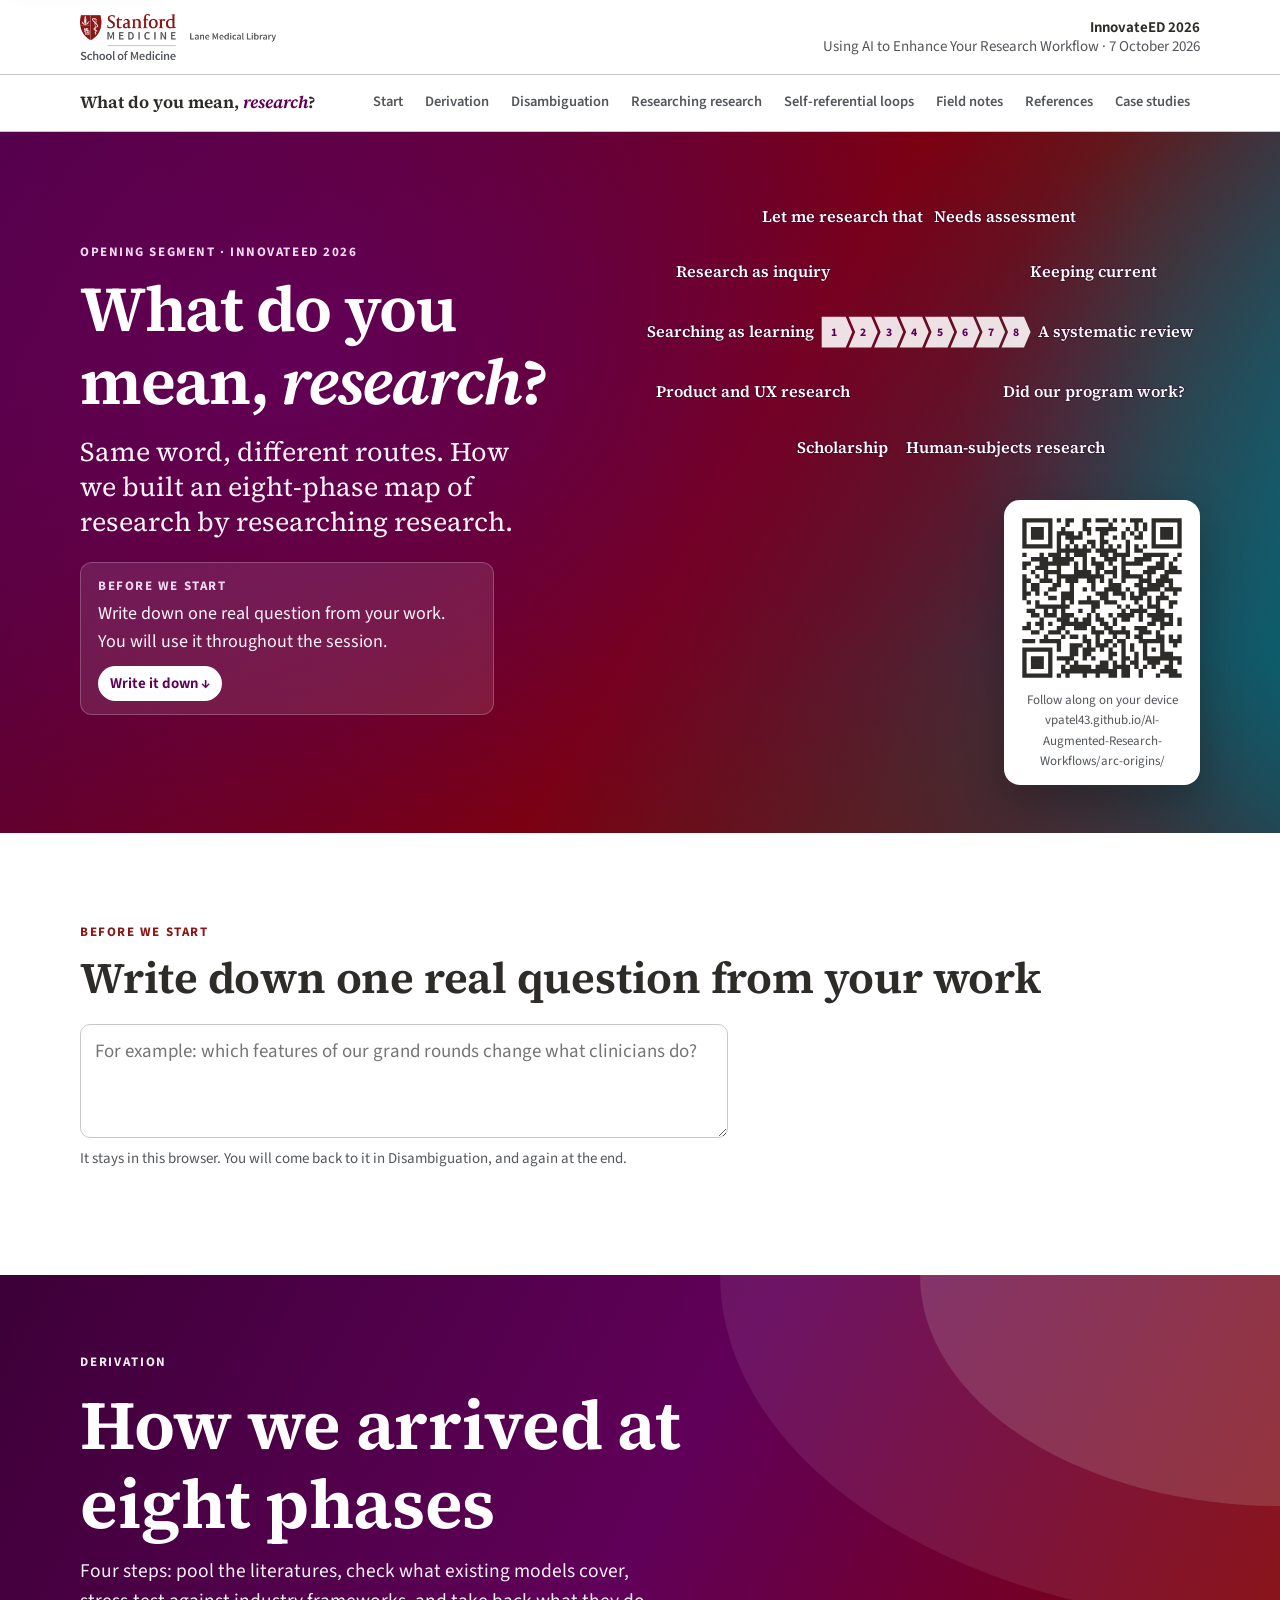
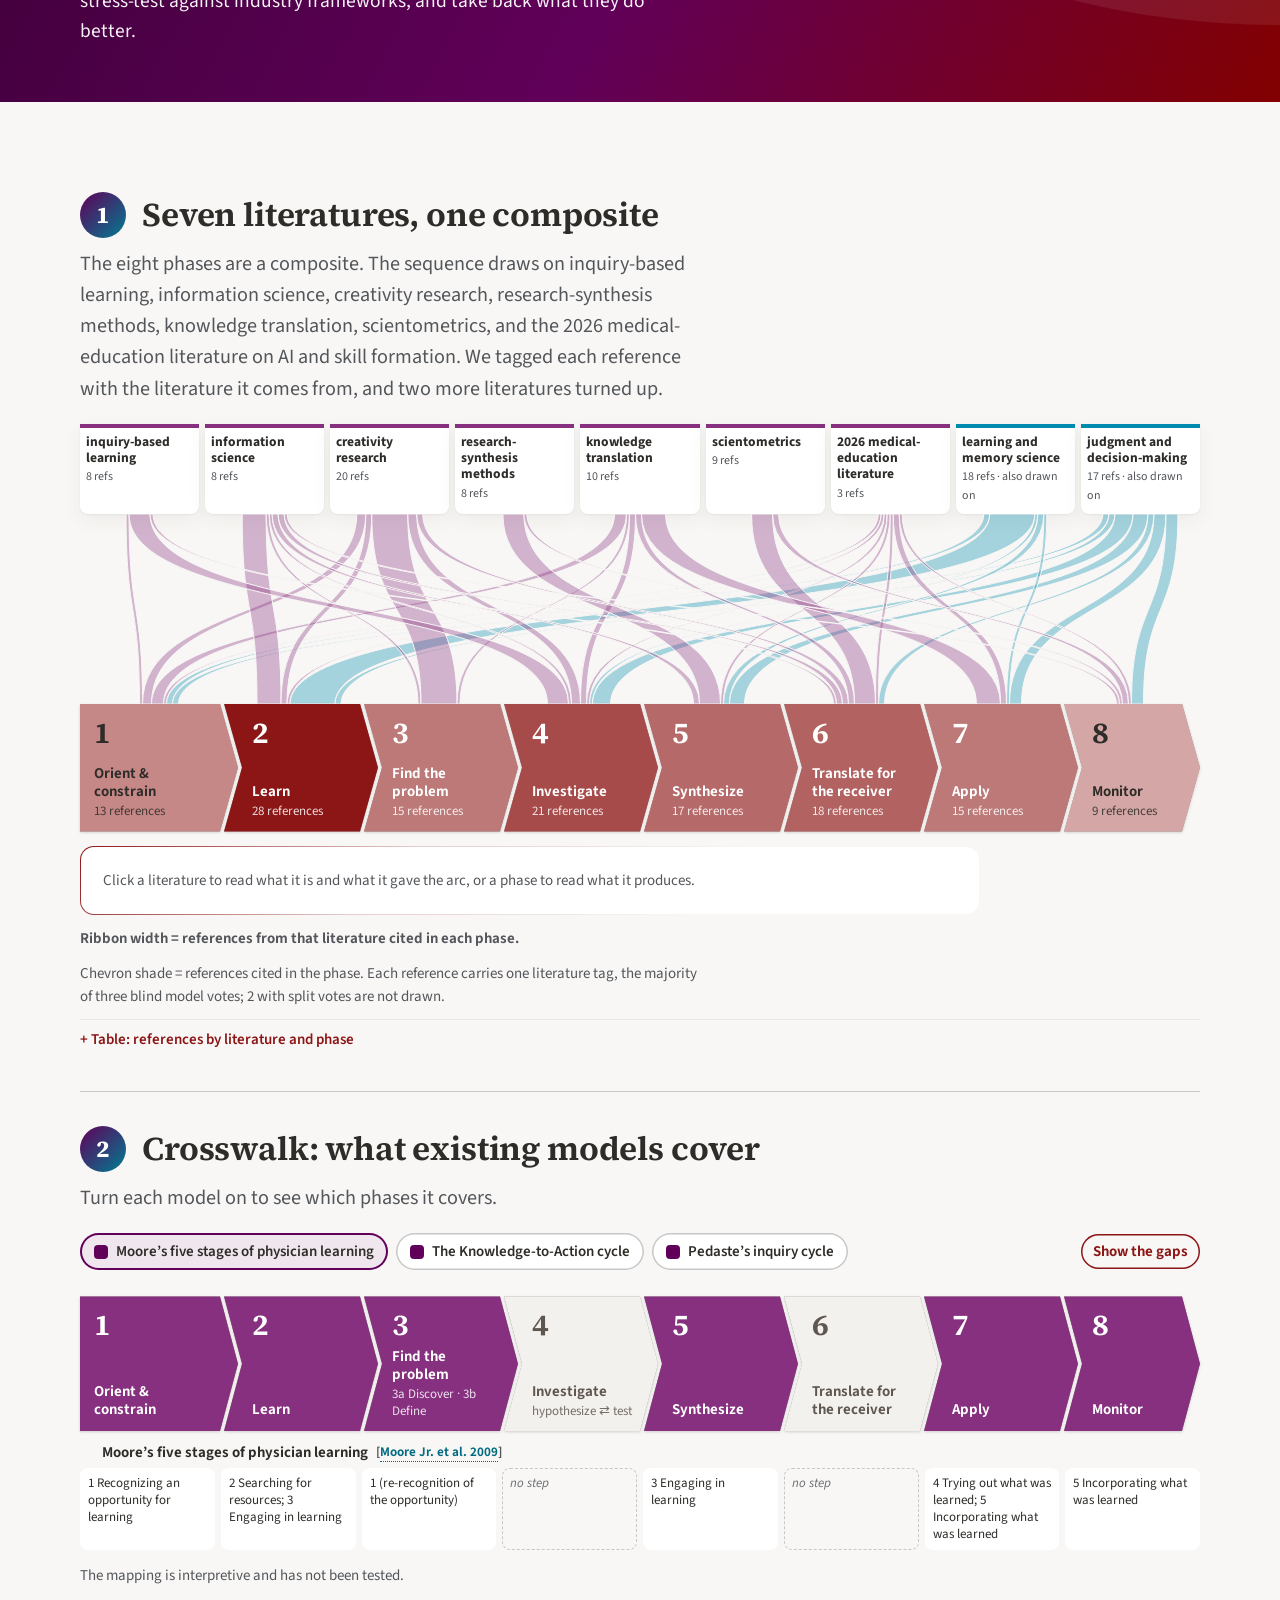
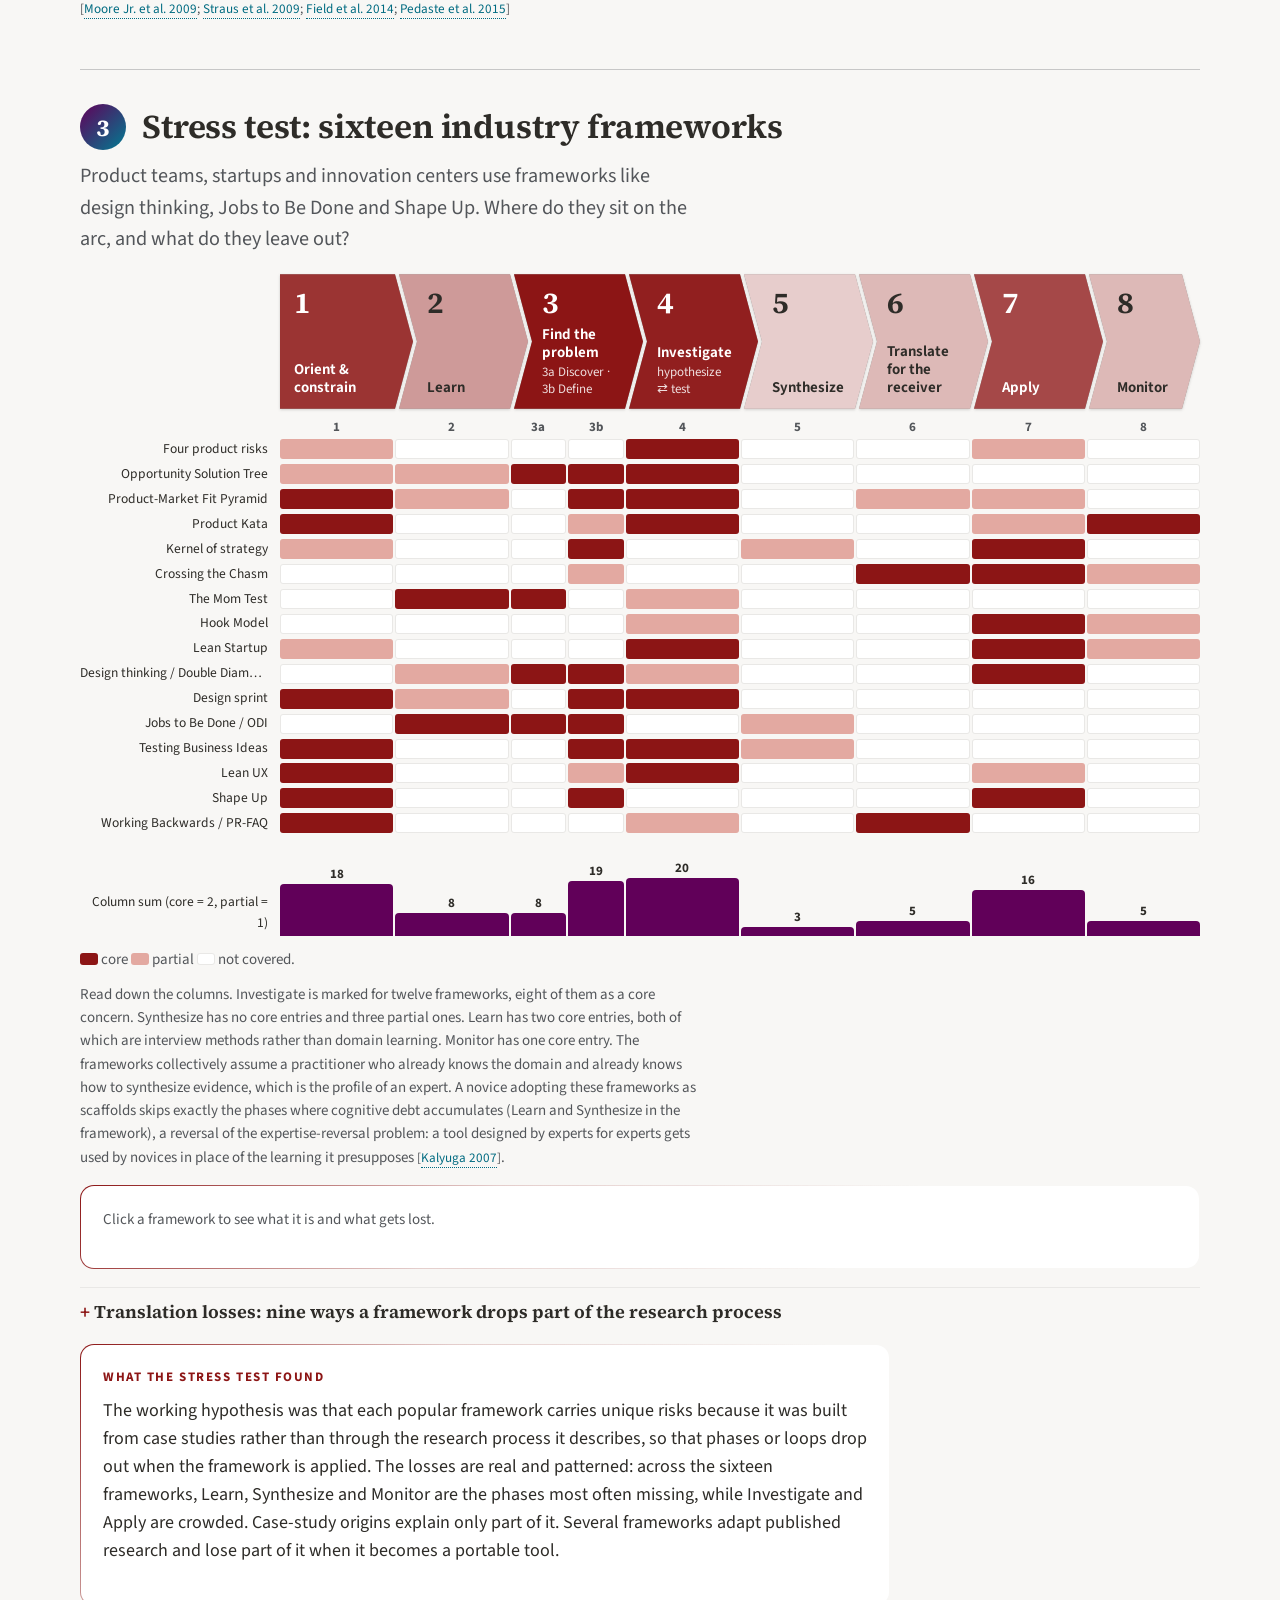
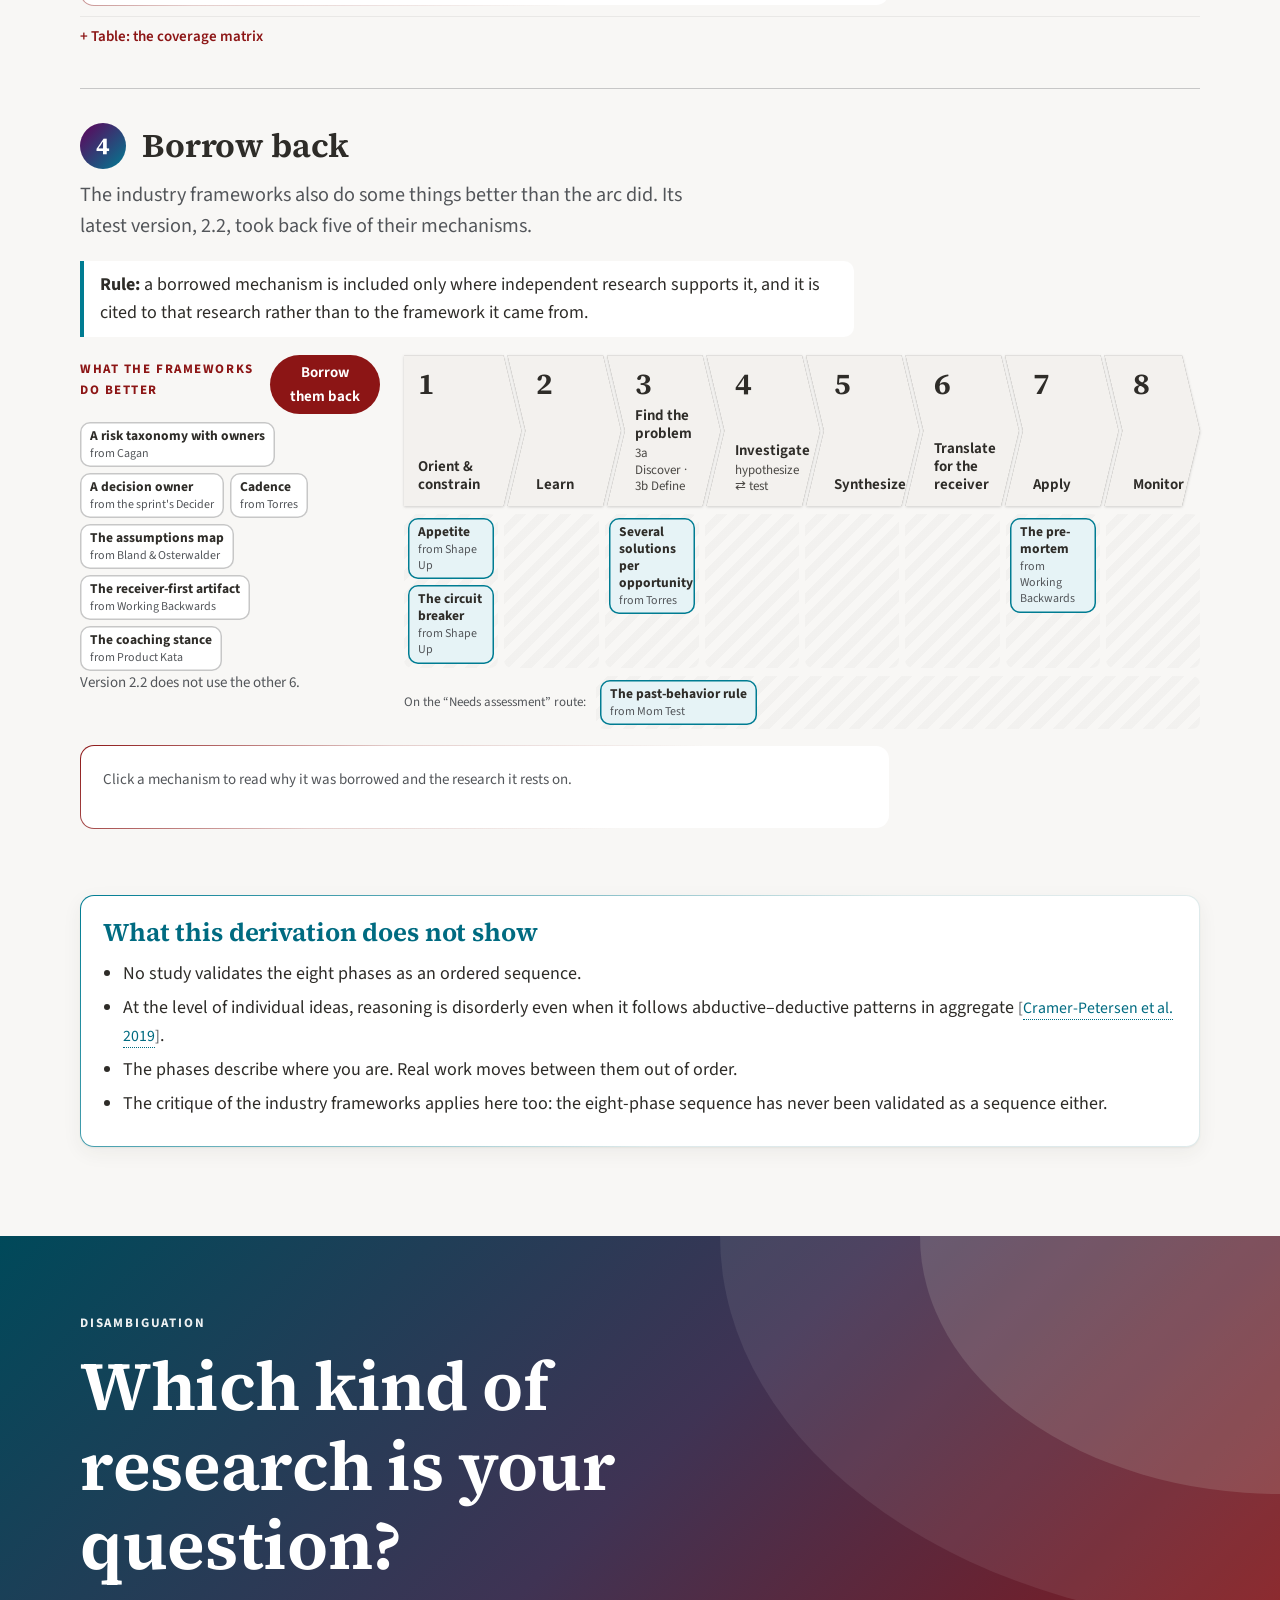
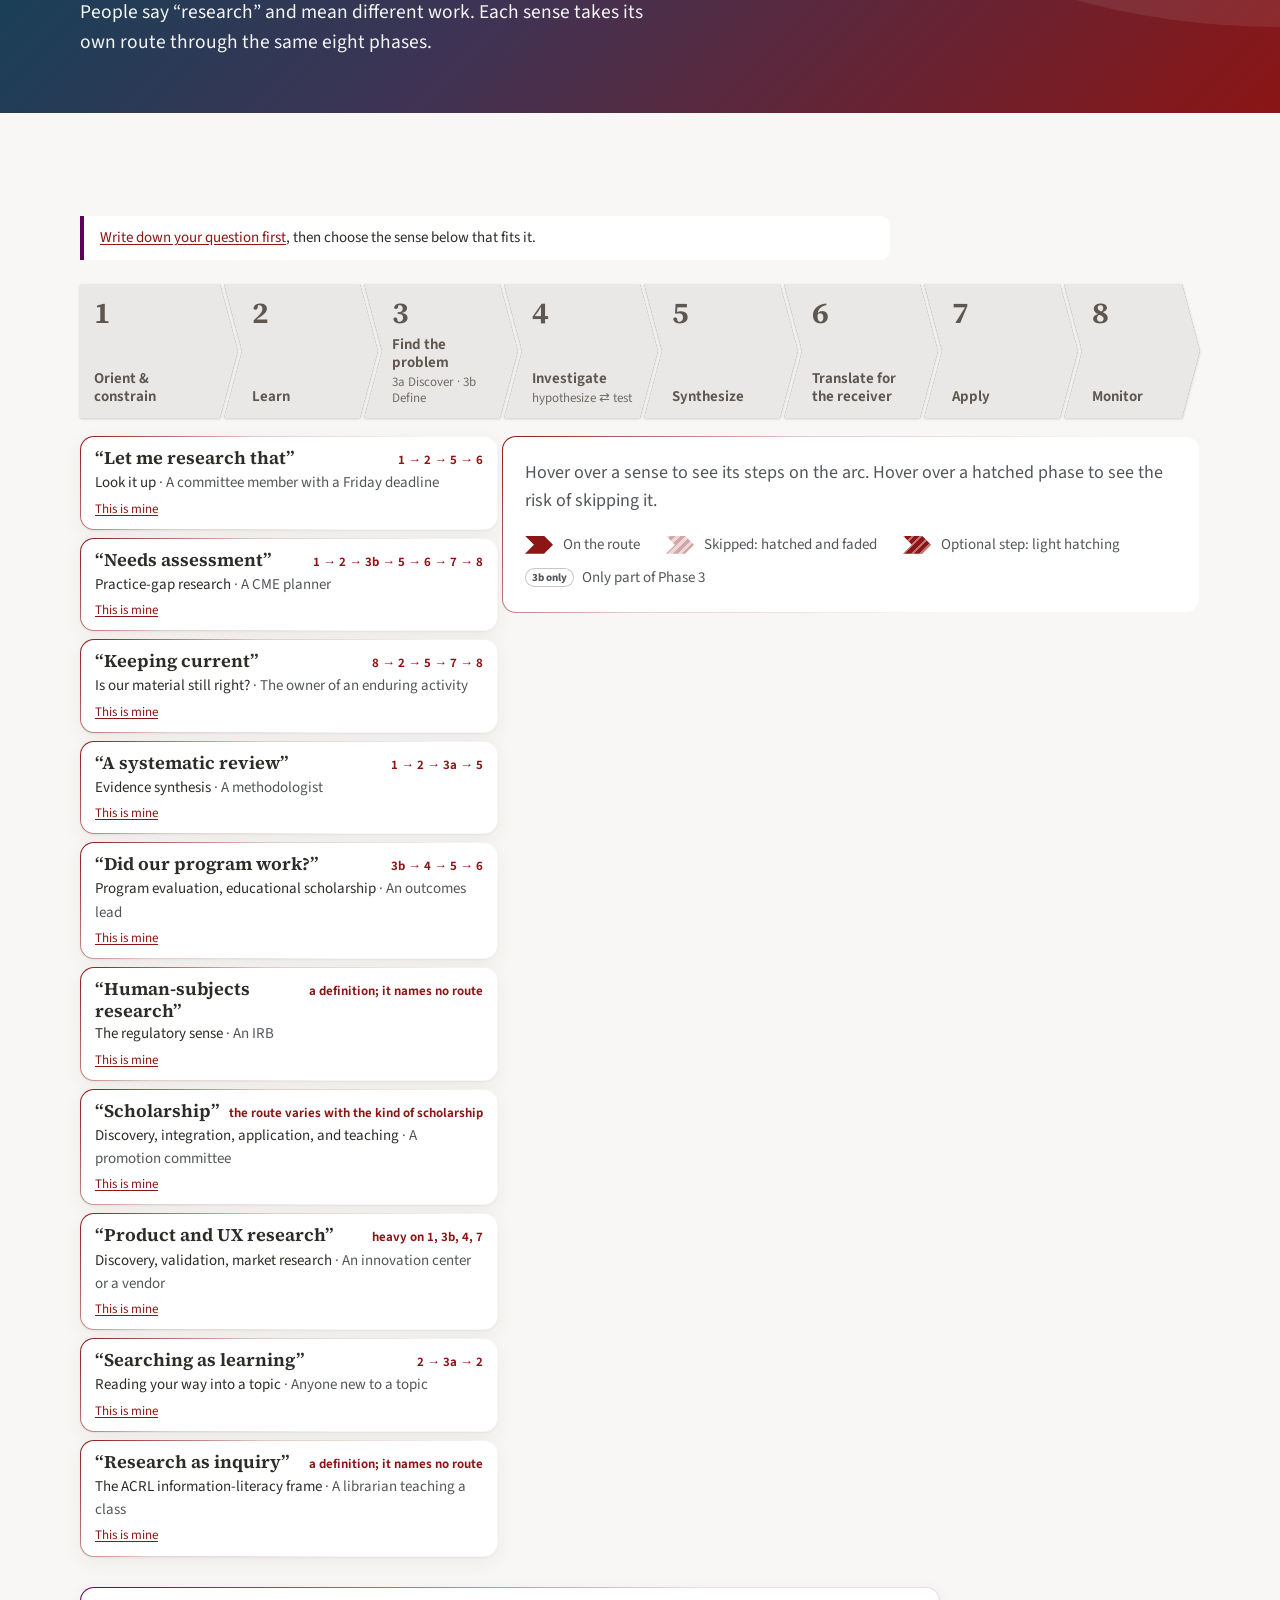
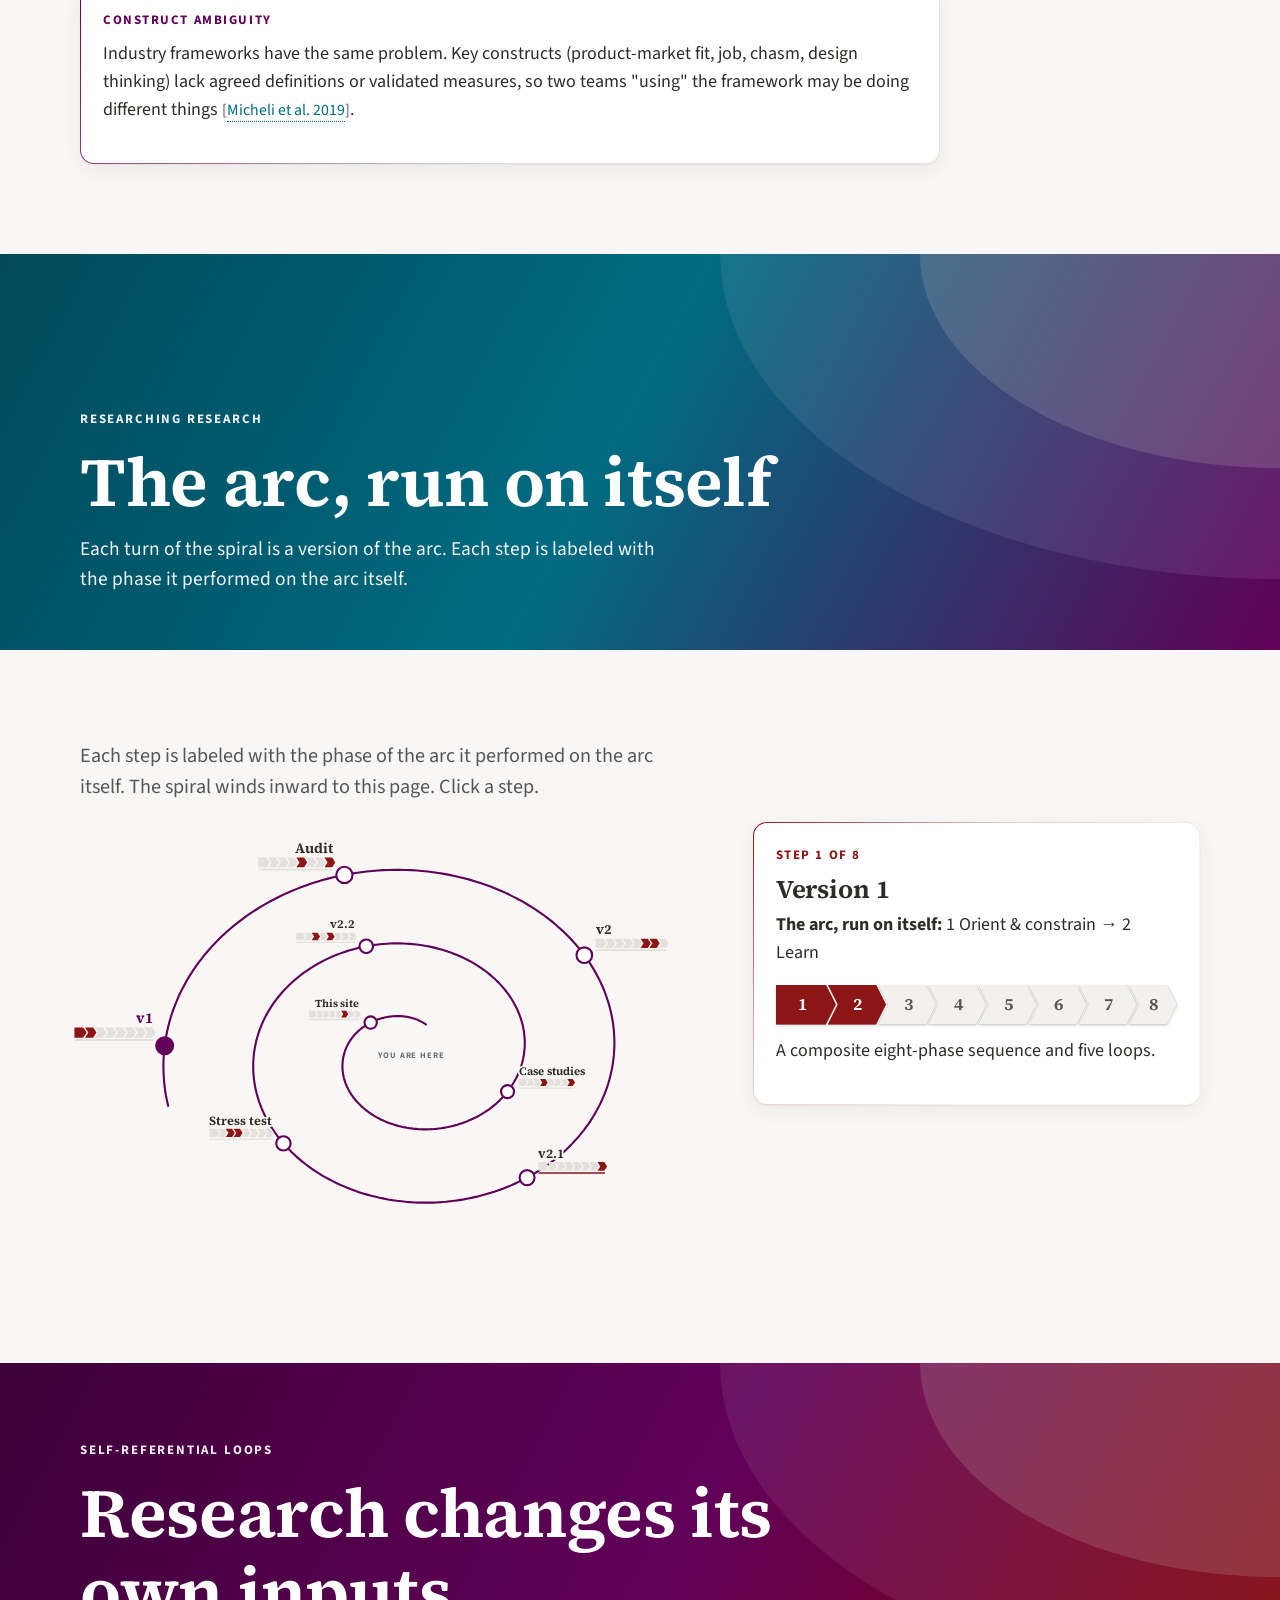
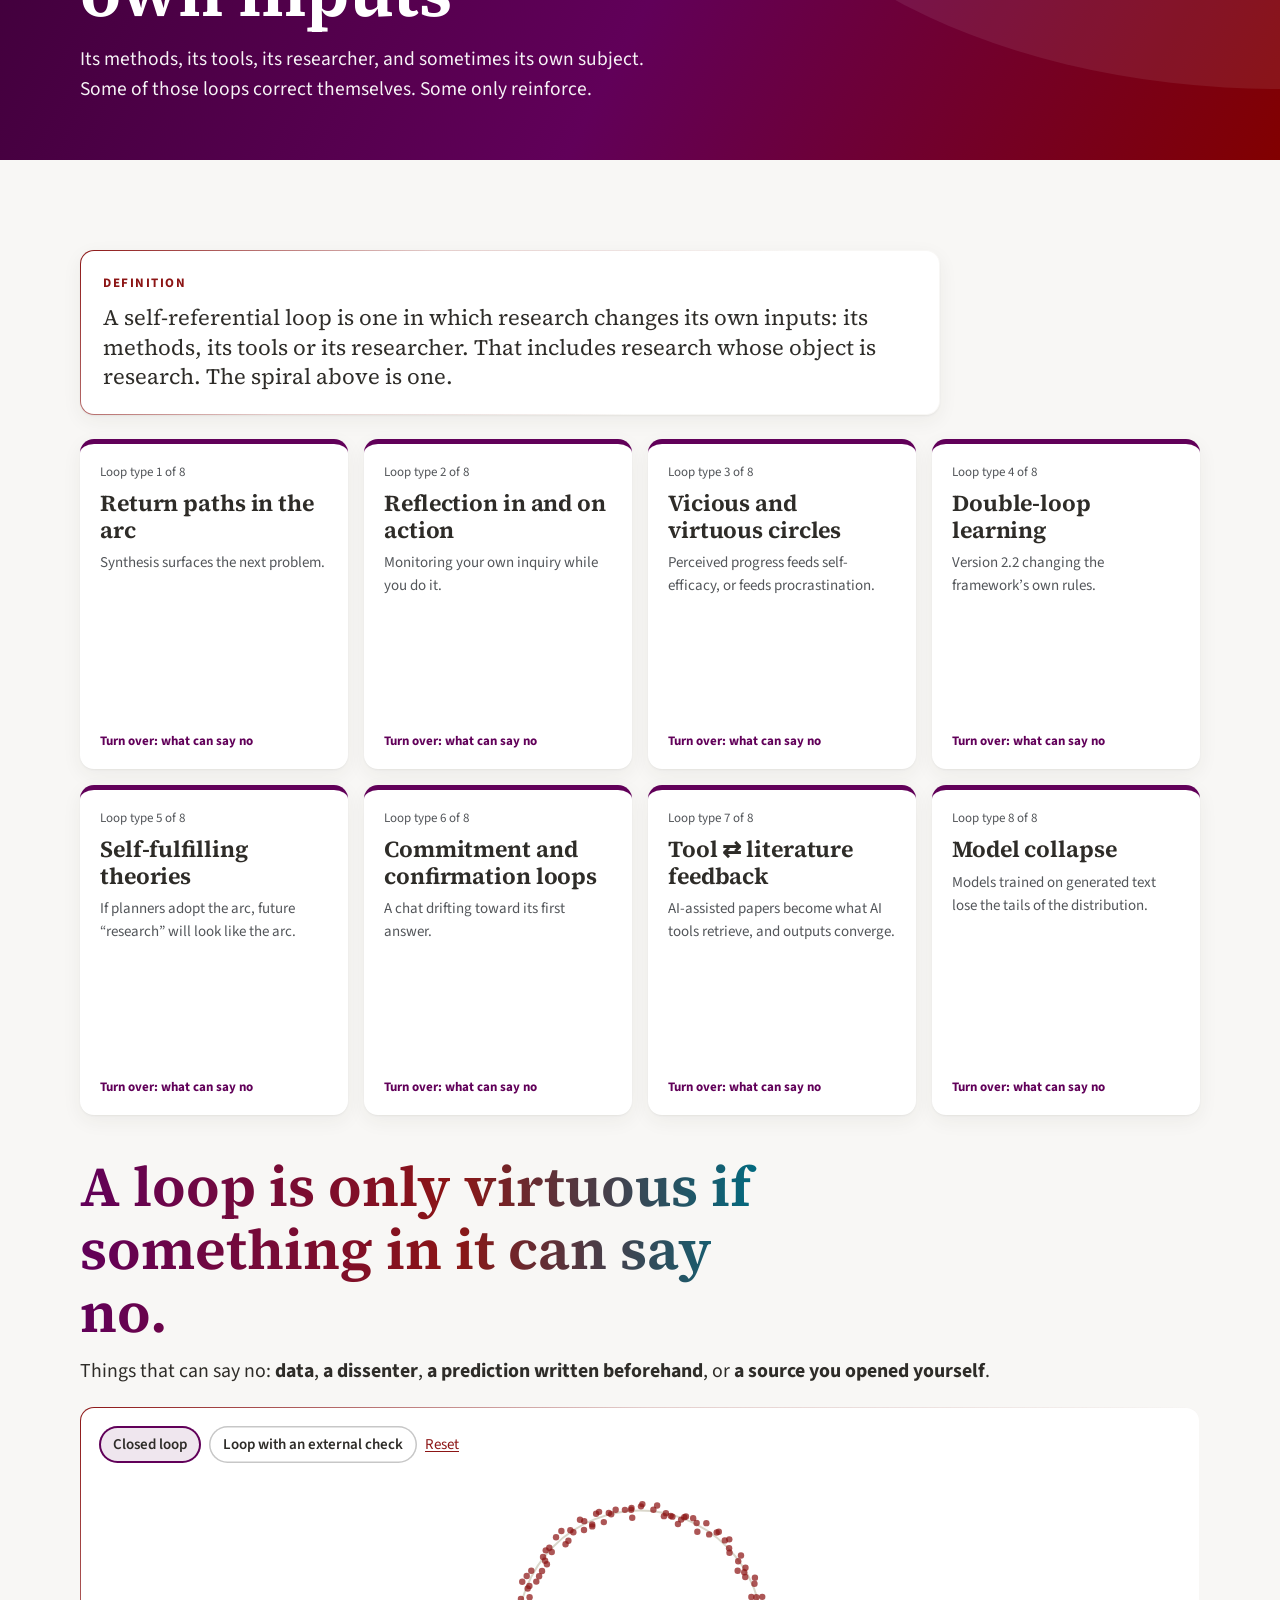
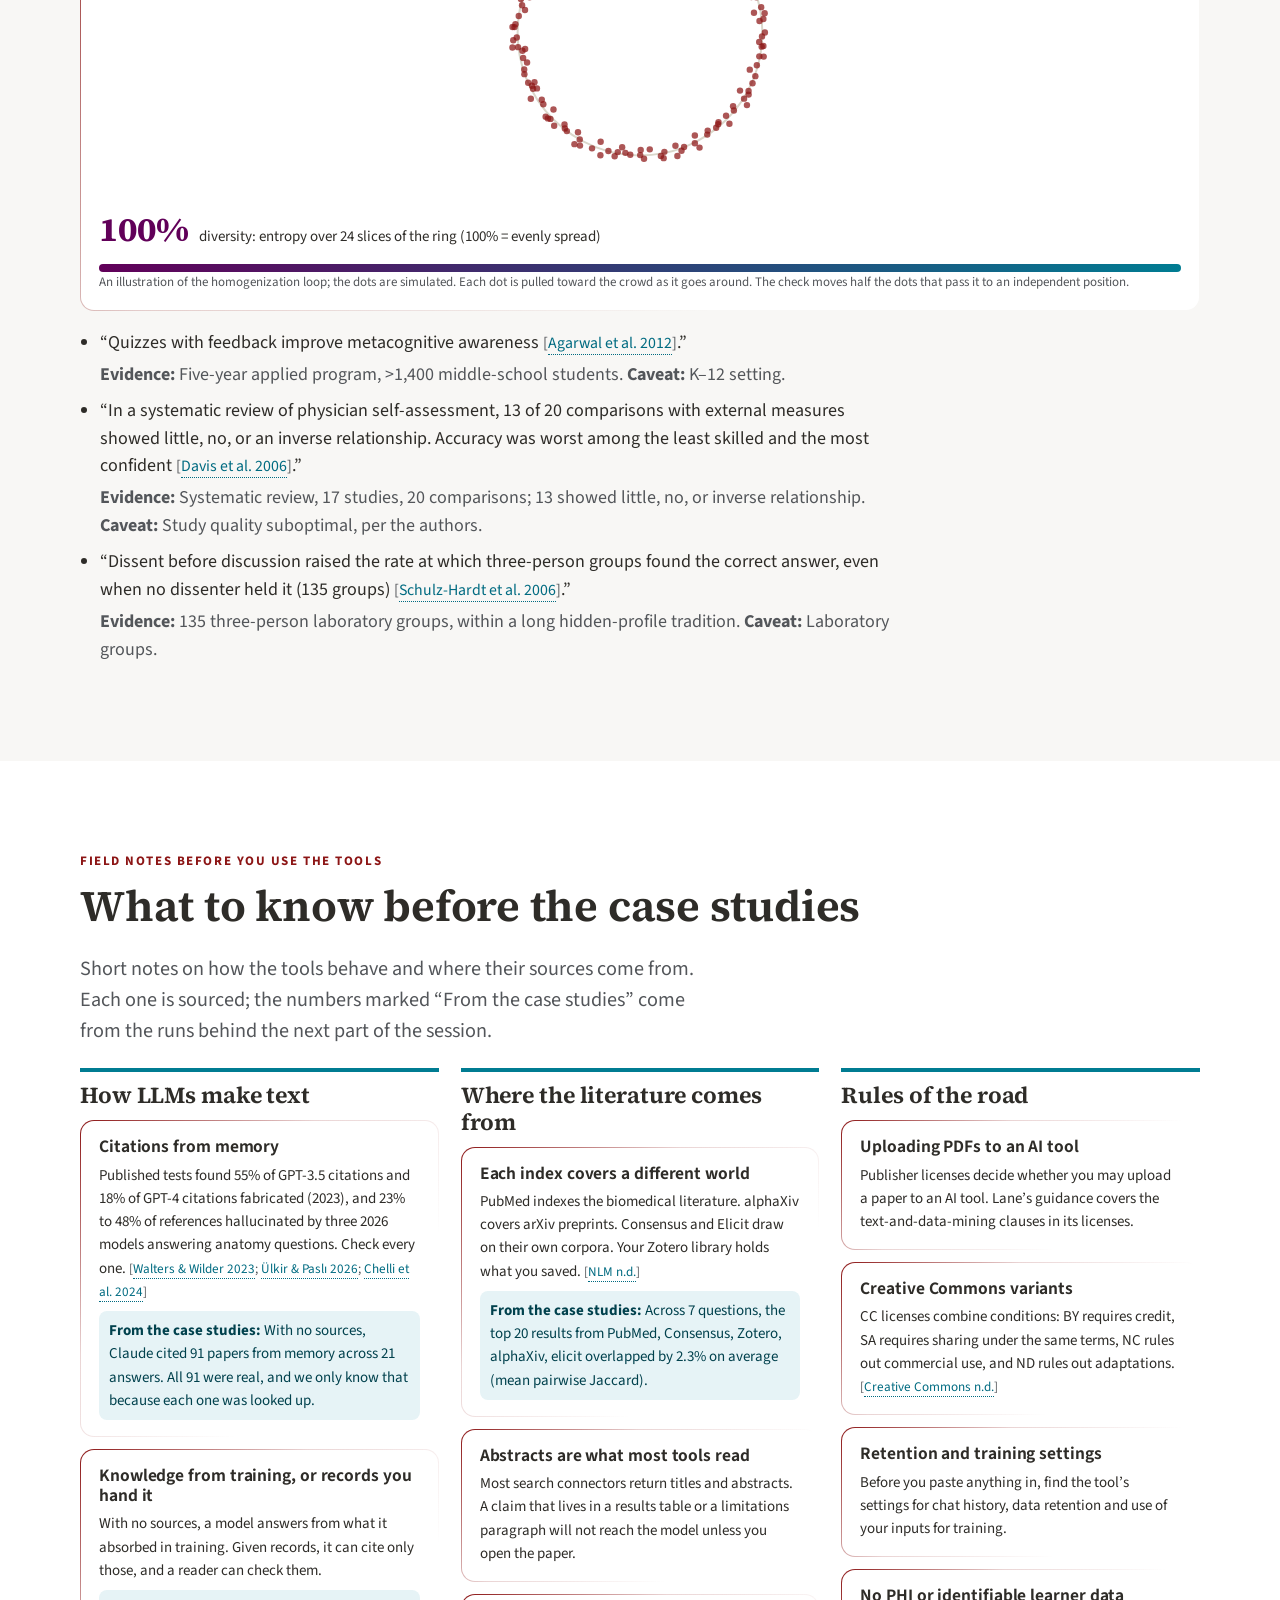
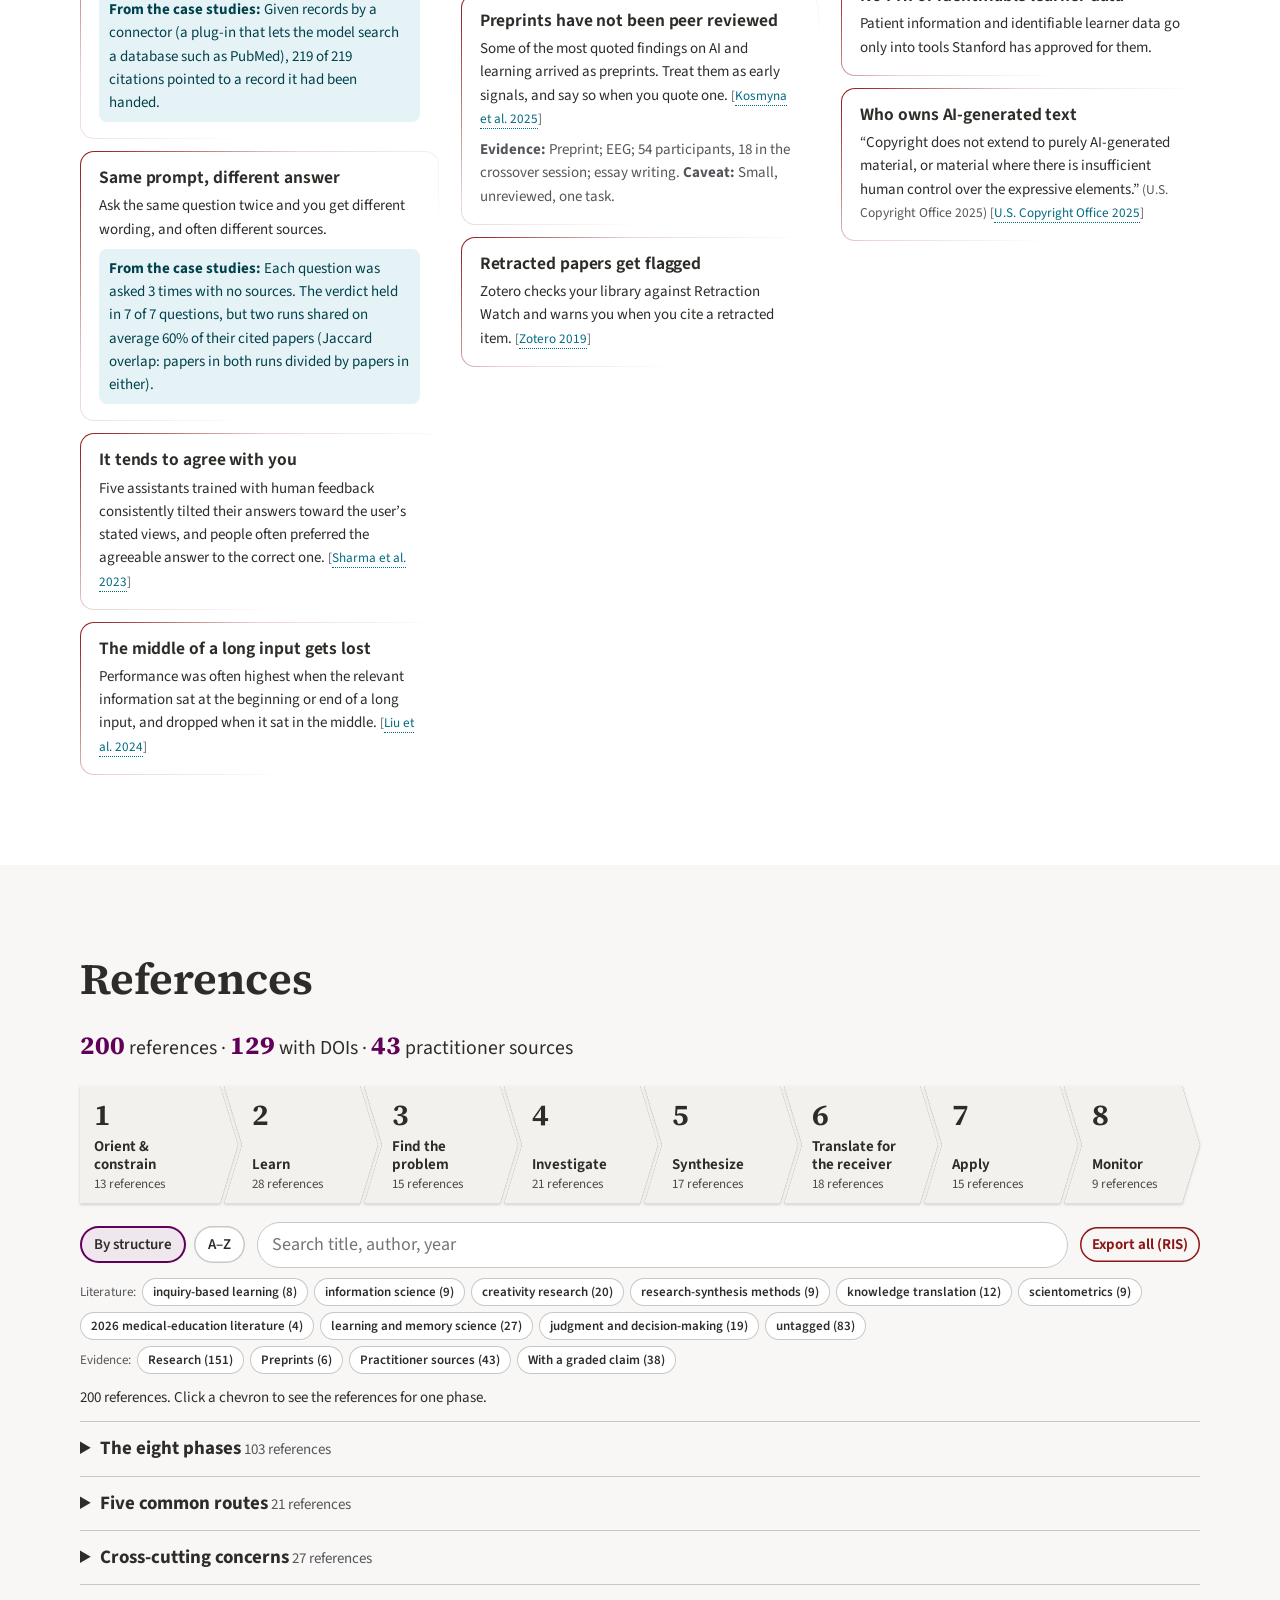
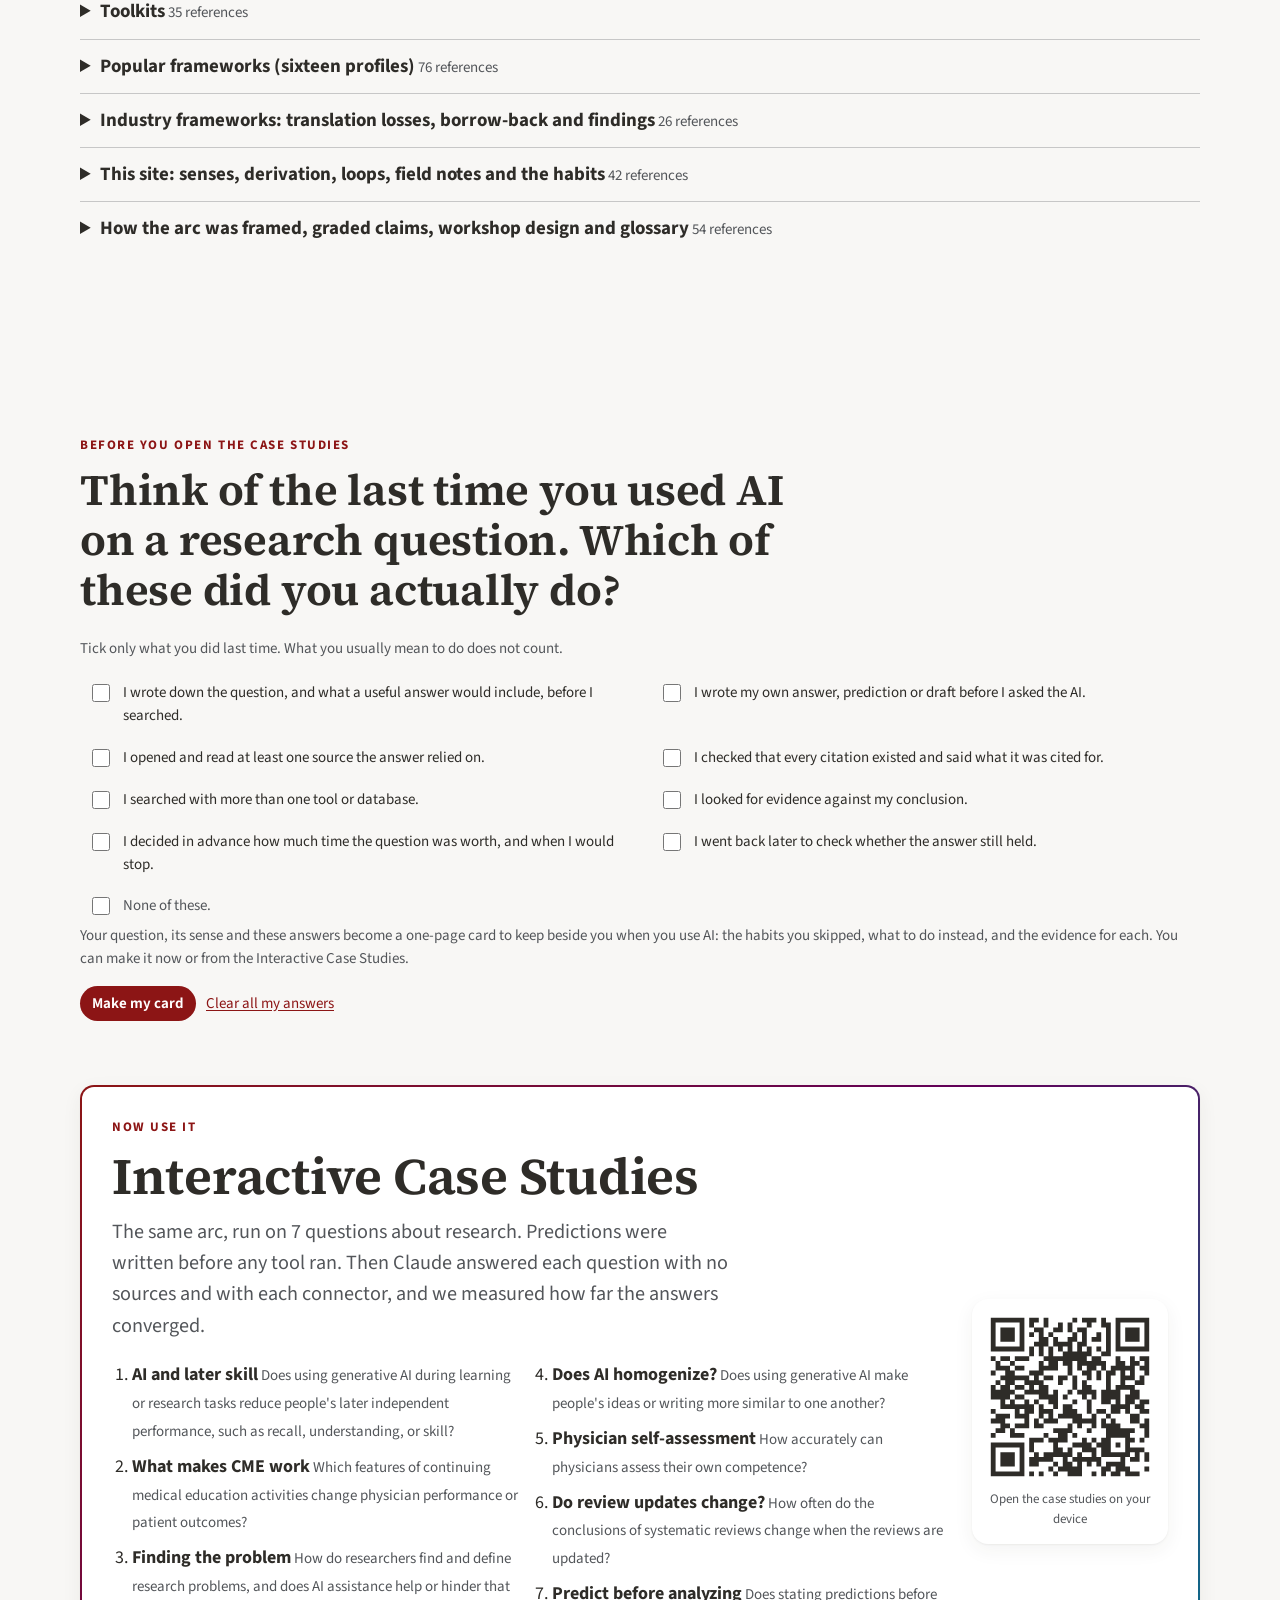
==== commit d9ea98bb: "Update the workshop sites Built by arc-origins/pipeline/deploy.py: the Convergence Explorer at the r" ====
--- a/arc-origins/index.html
+++ b/arc-origins/index.html
@@ -10,7 +10,7 @@
     document.documentElement.classList.add('js');
     if (window.matchMedia && matchMedia('(prefers-reduced-motion: reduce)').matches) document.documentElement.classList.add('reduced');
   </script>
-  <script type="module" crossorigin src="./assets/index-D7yEJK7P.js"></script>
+  <script type="module" crossorigin src="./assets/index-Gzv9JC2J.js"></script>
   <link rel="stylesheet" crossorigin href="./assets/index-B0syyqDn.css">
 </head>
 <body>
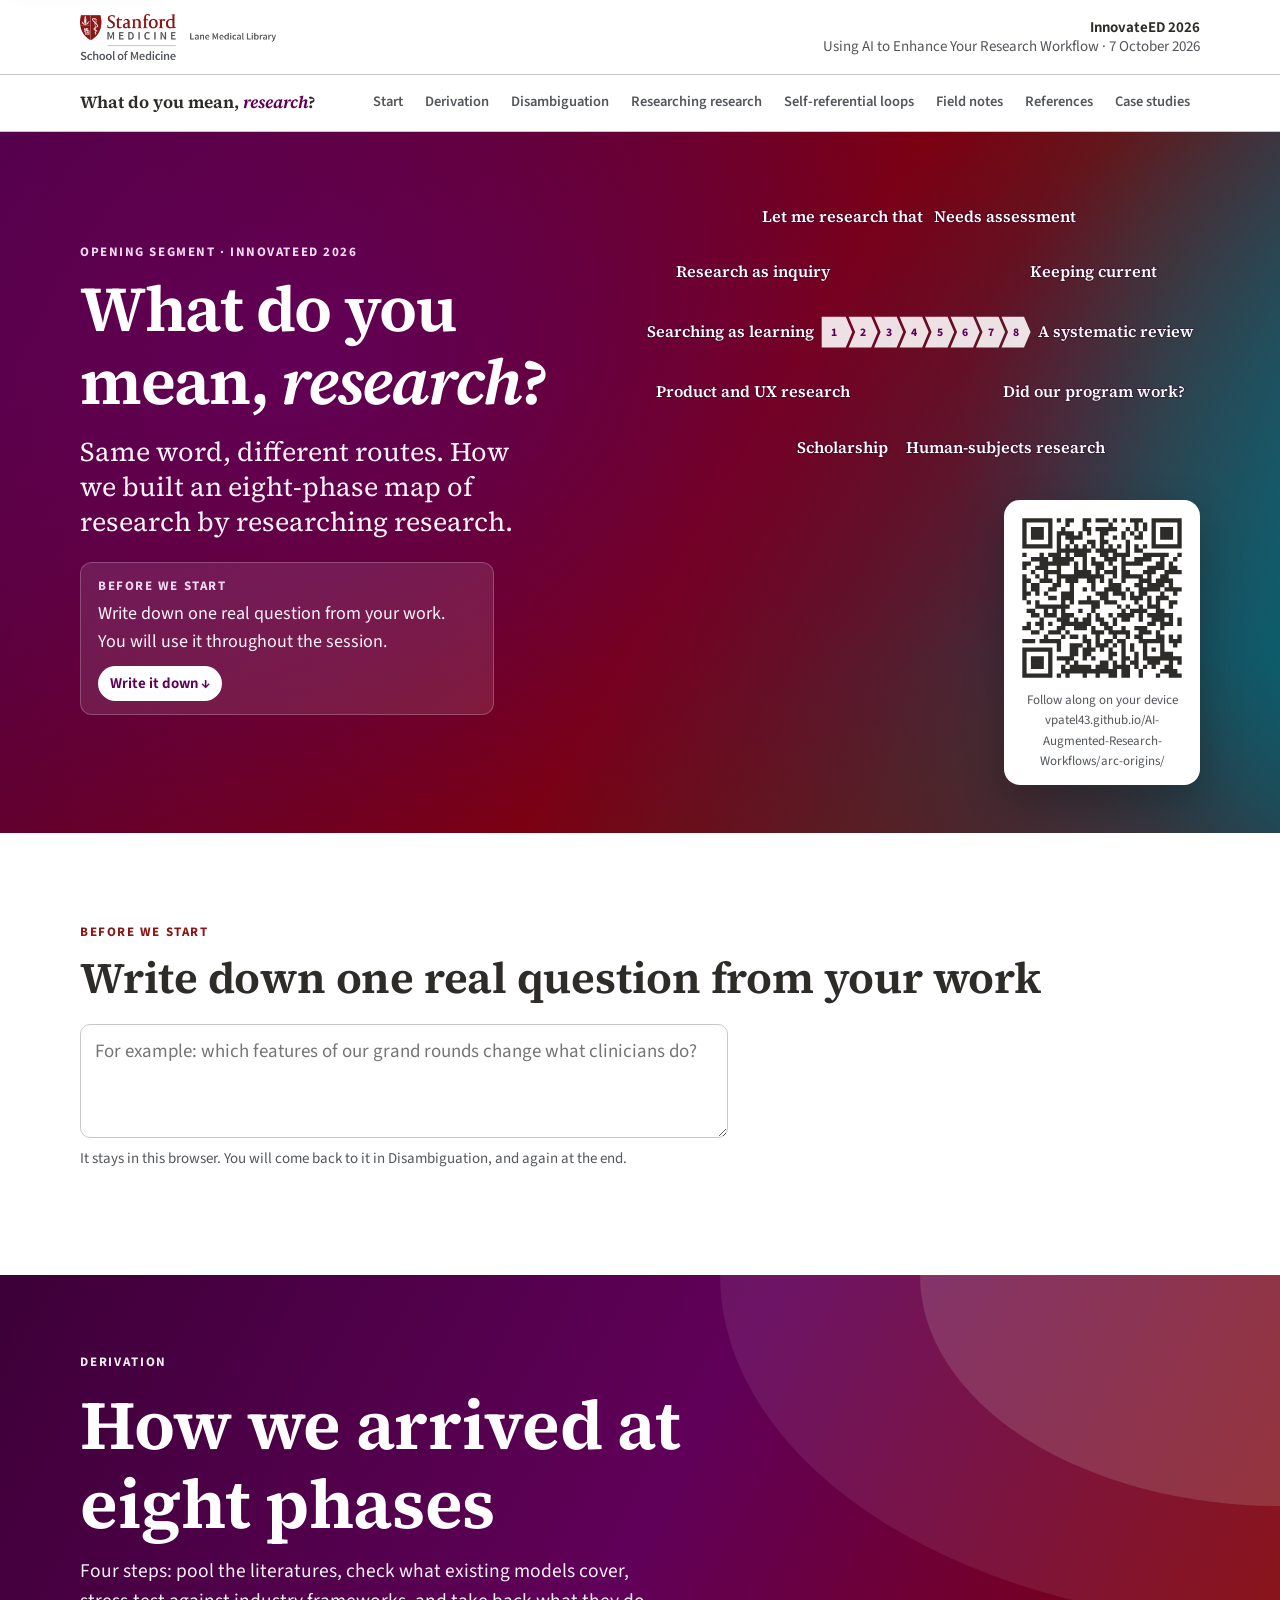
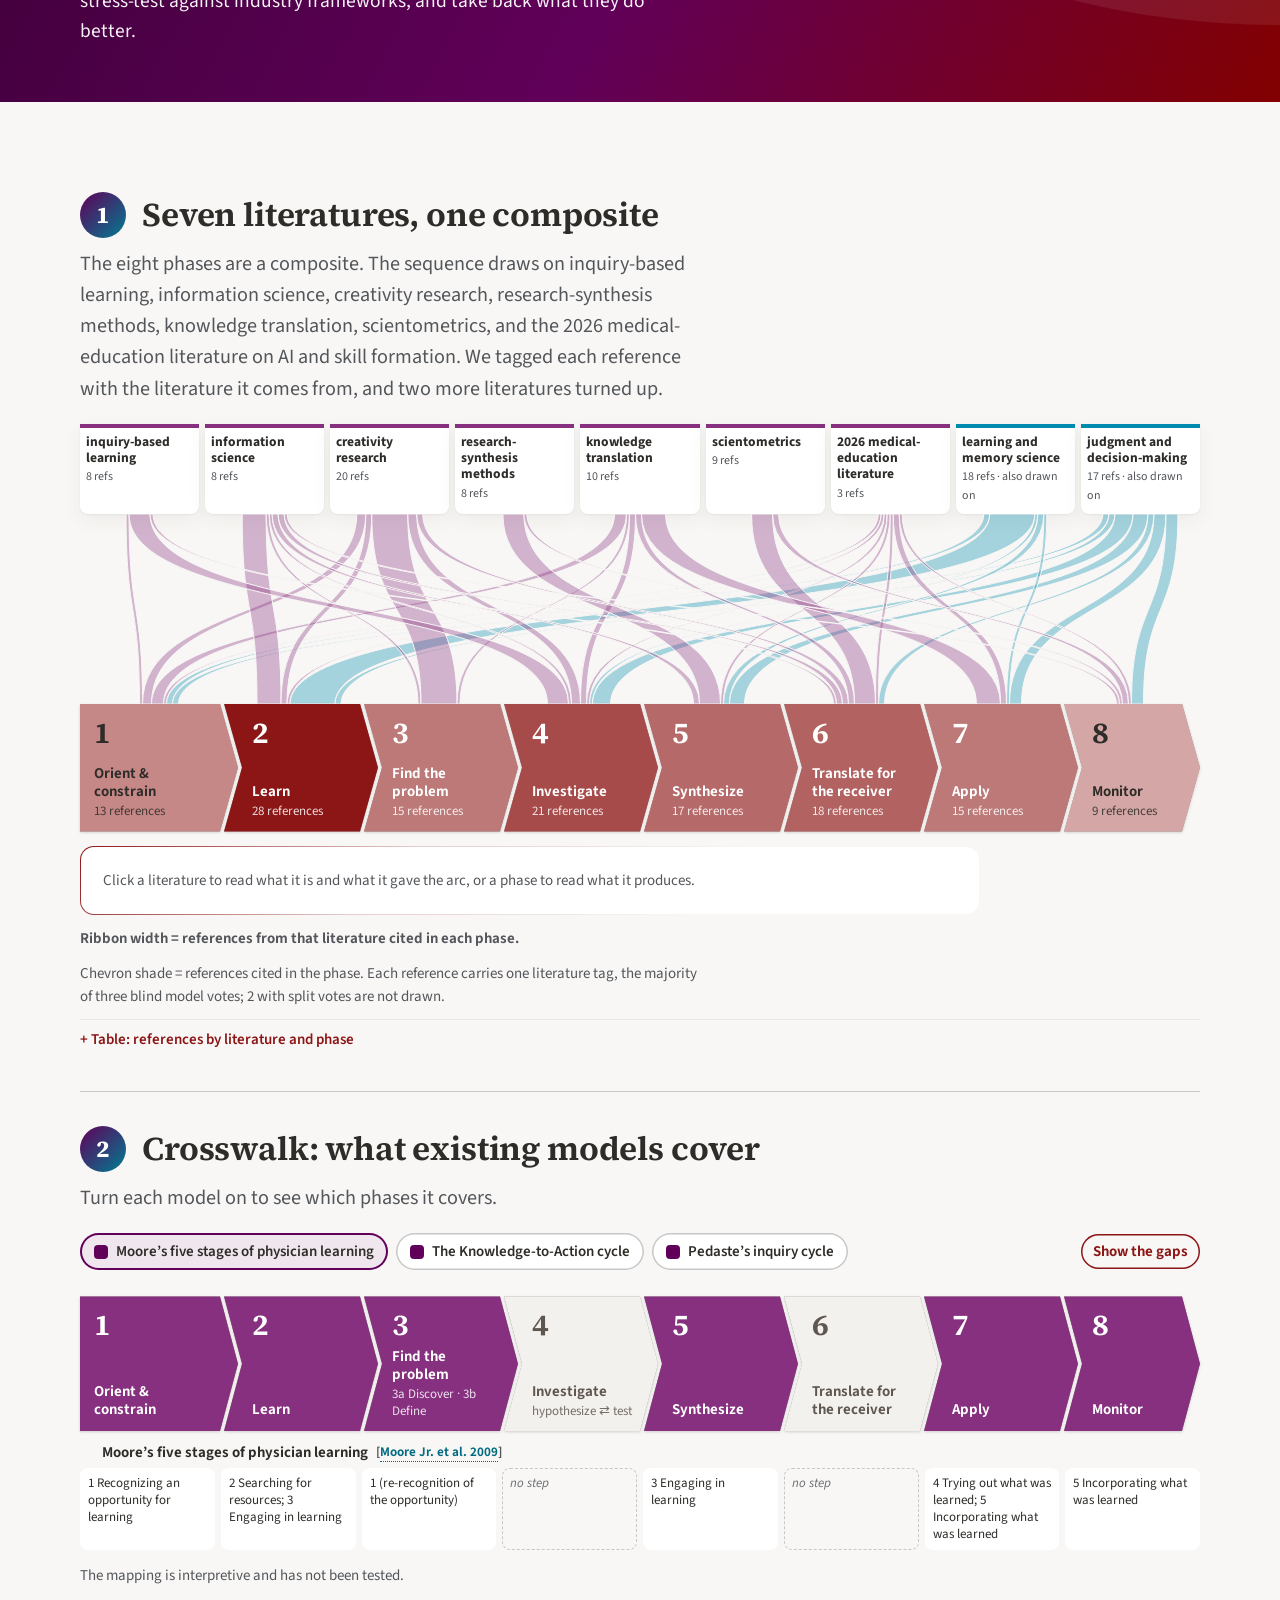
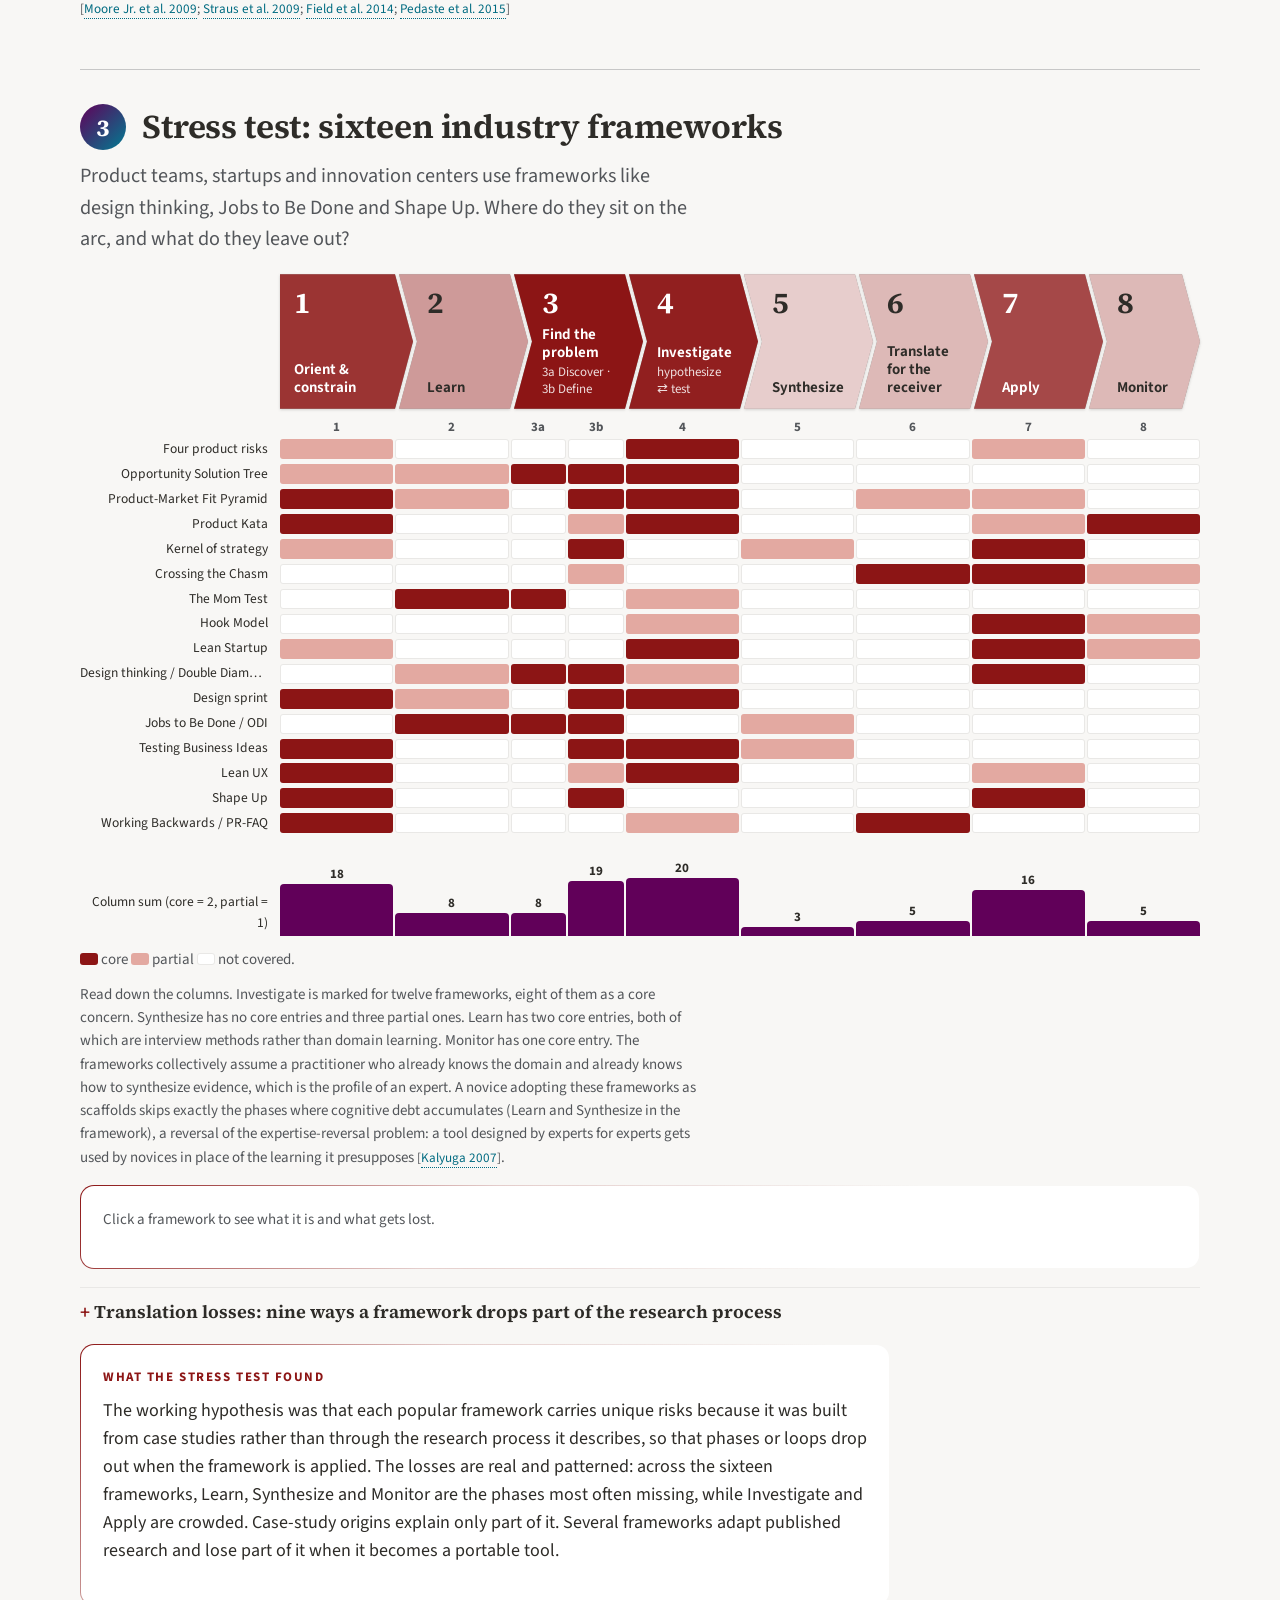
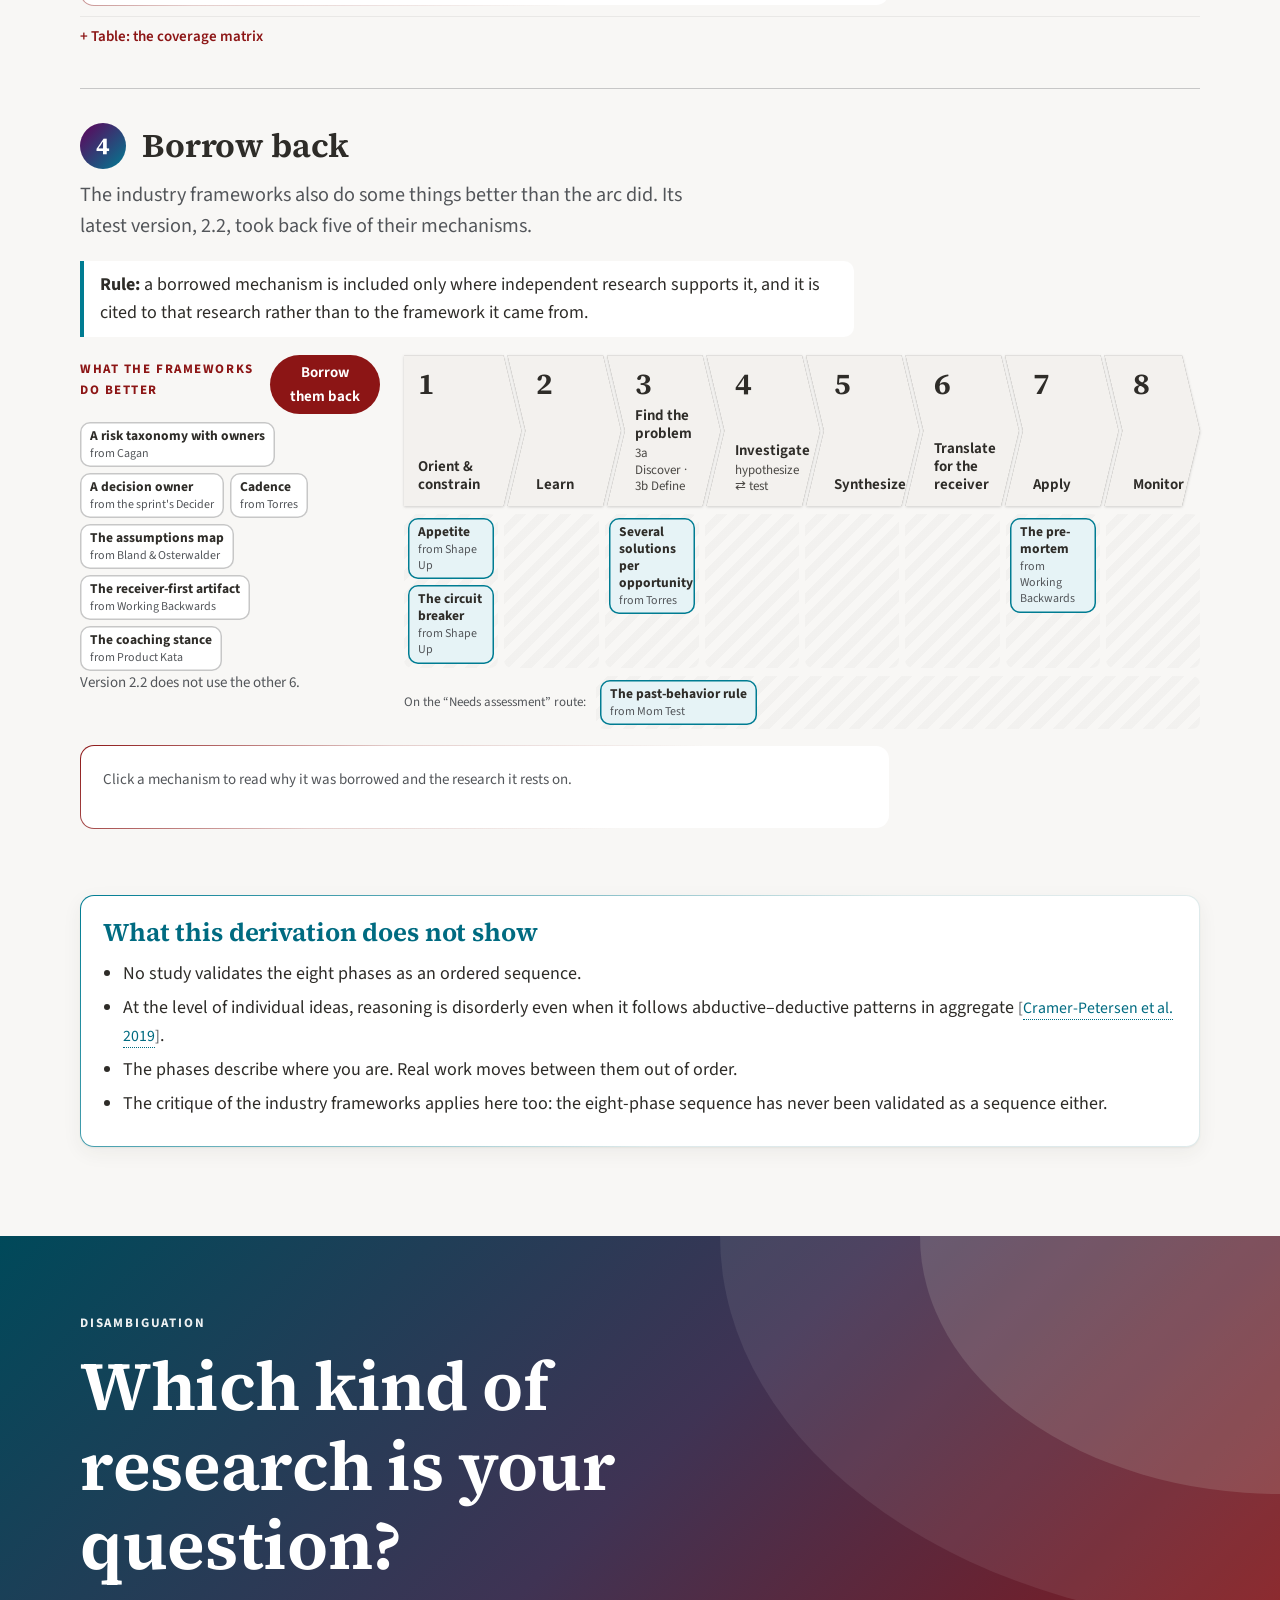
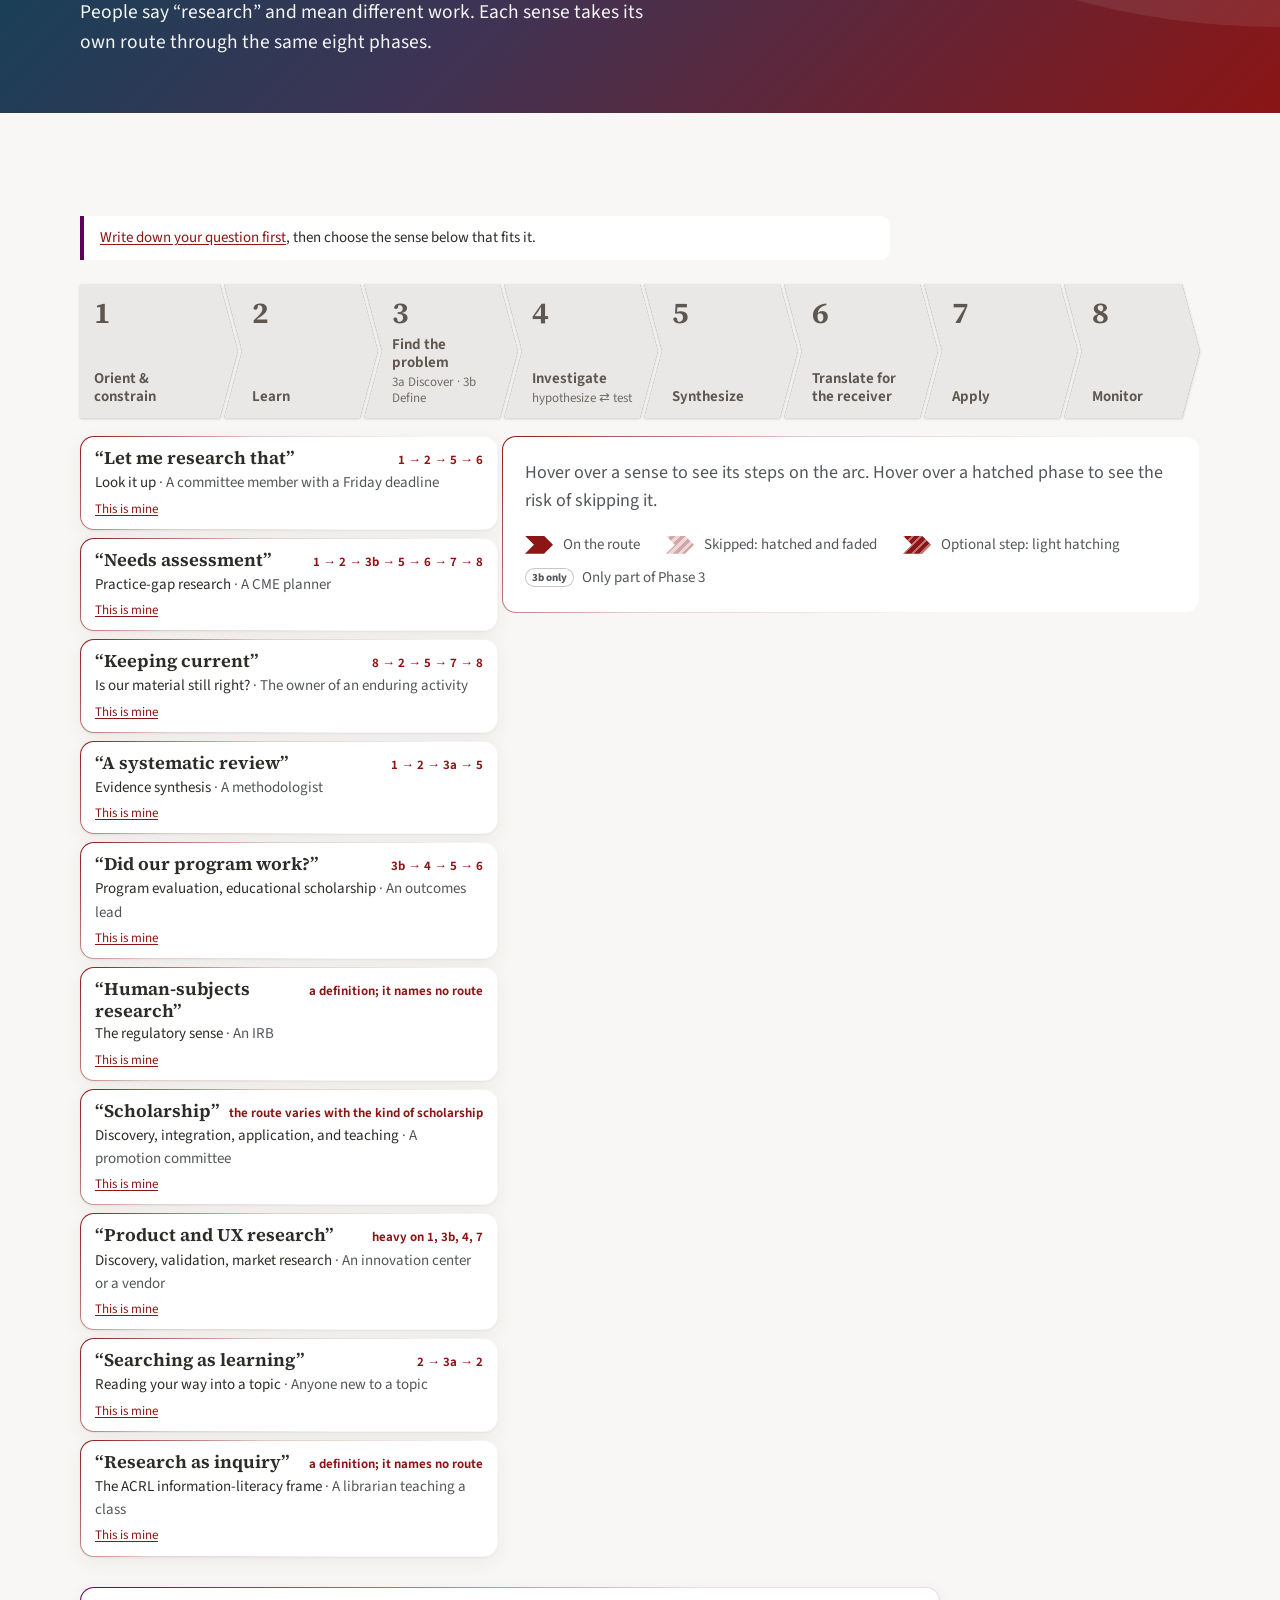
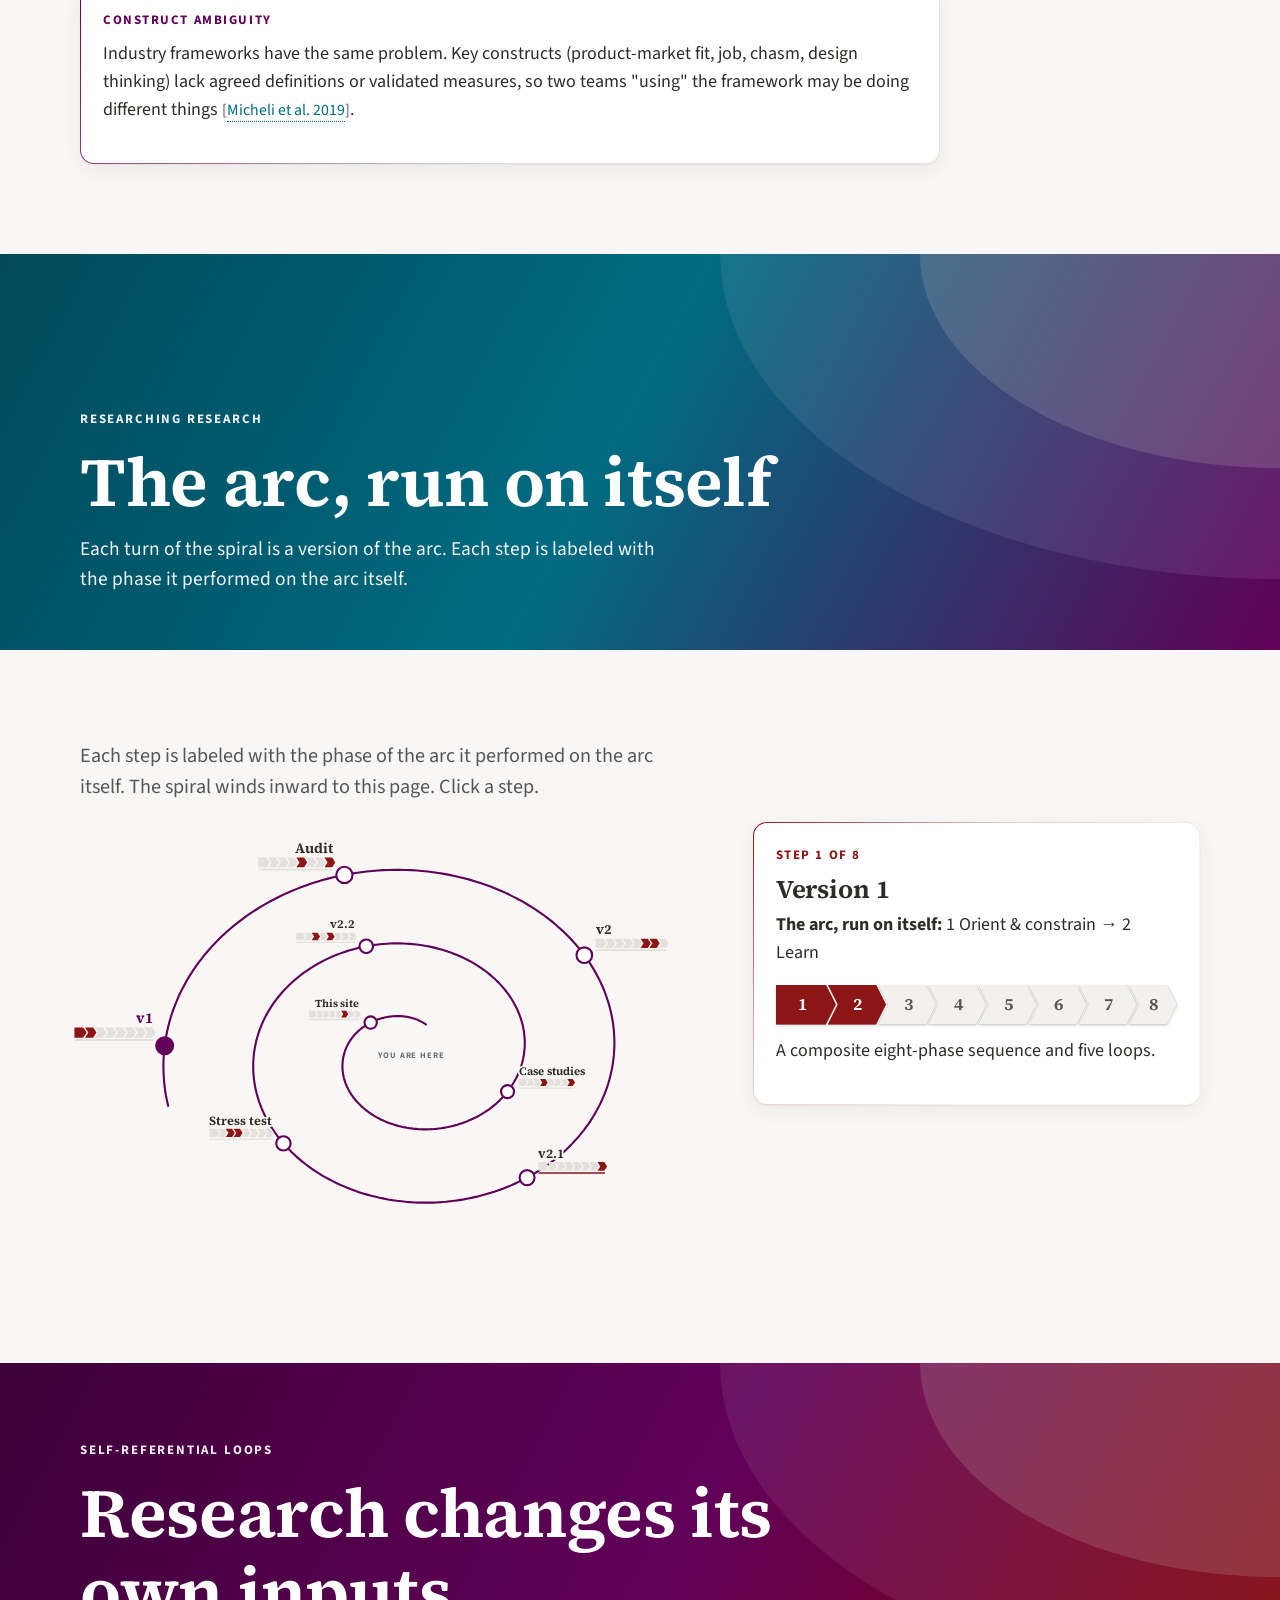
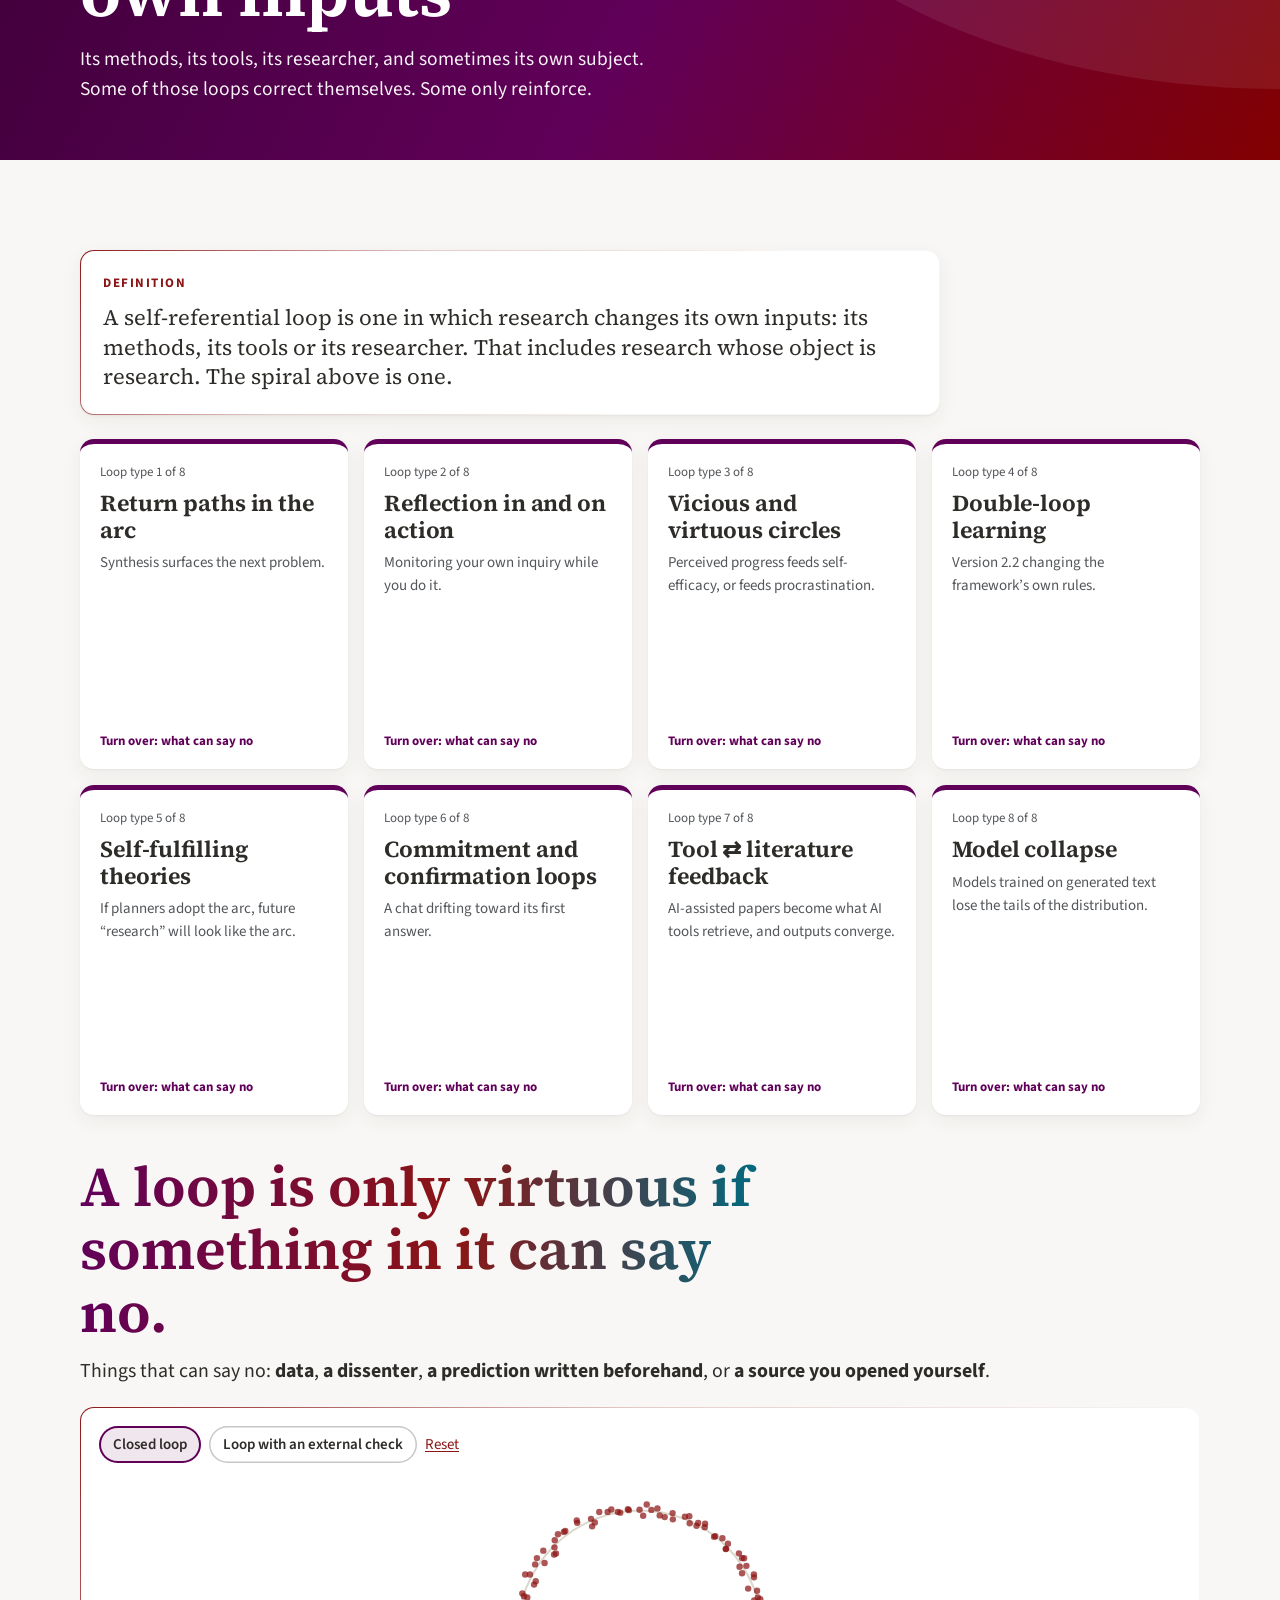
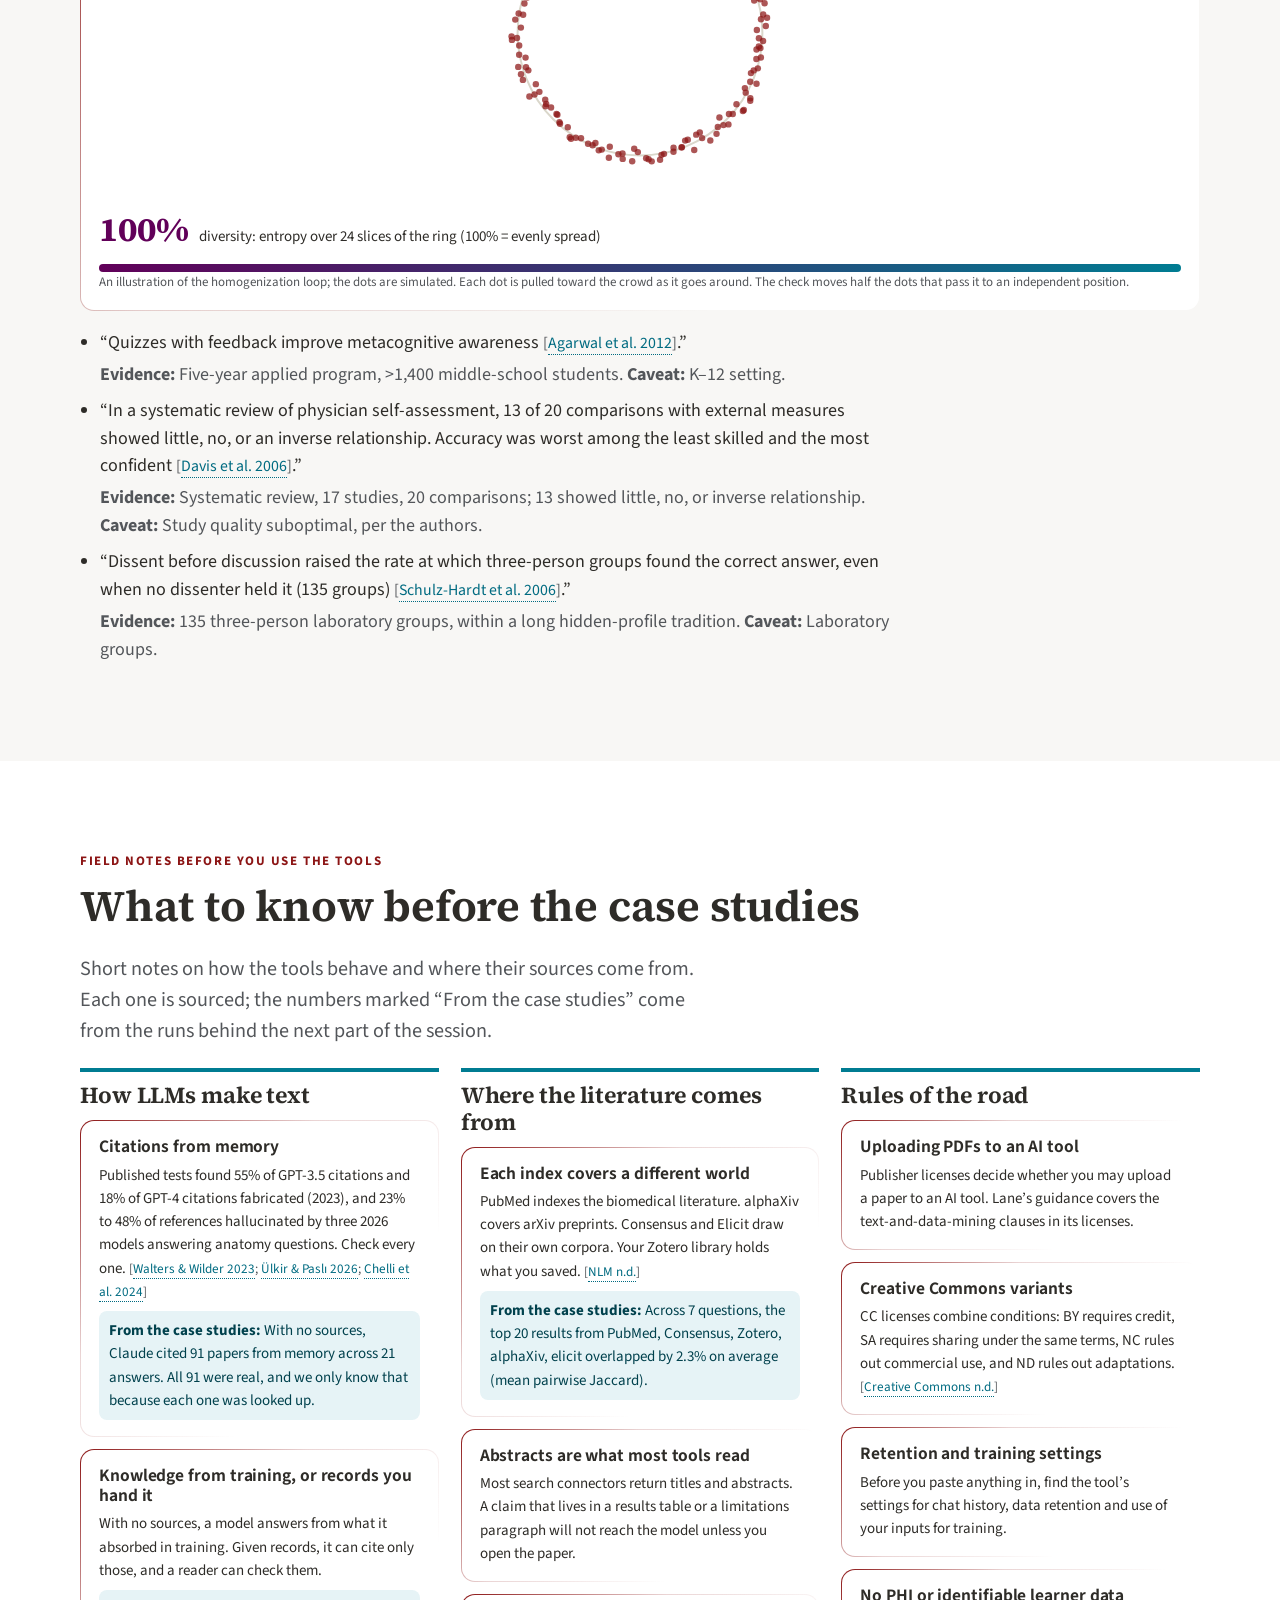
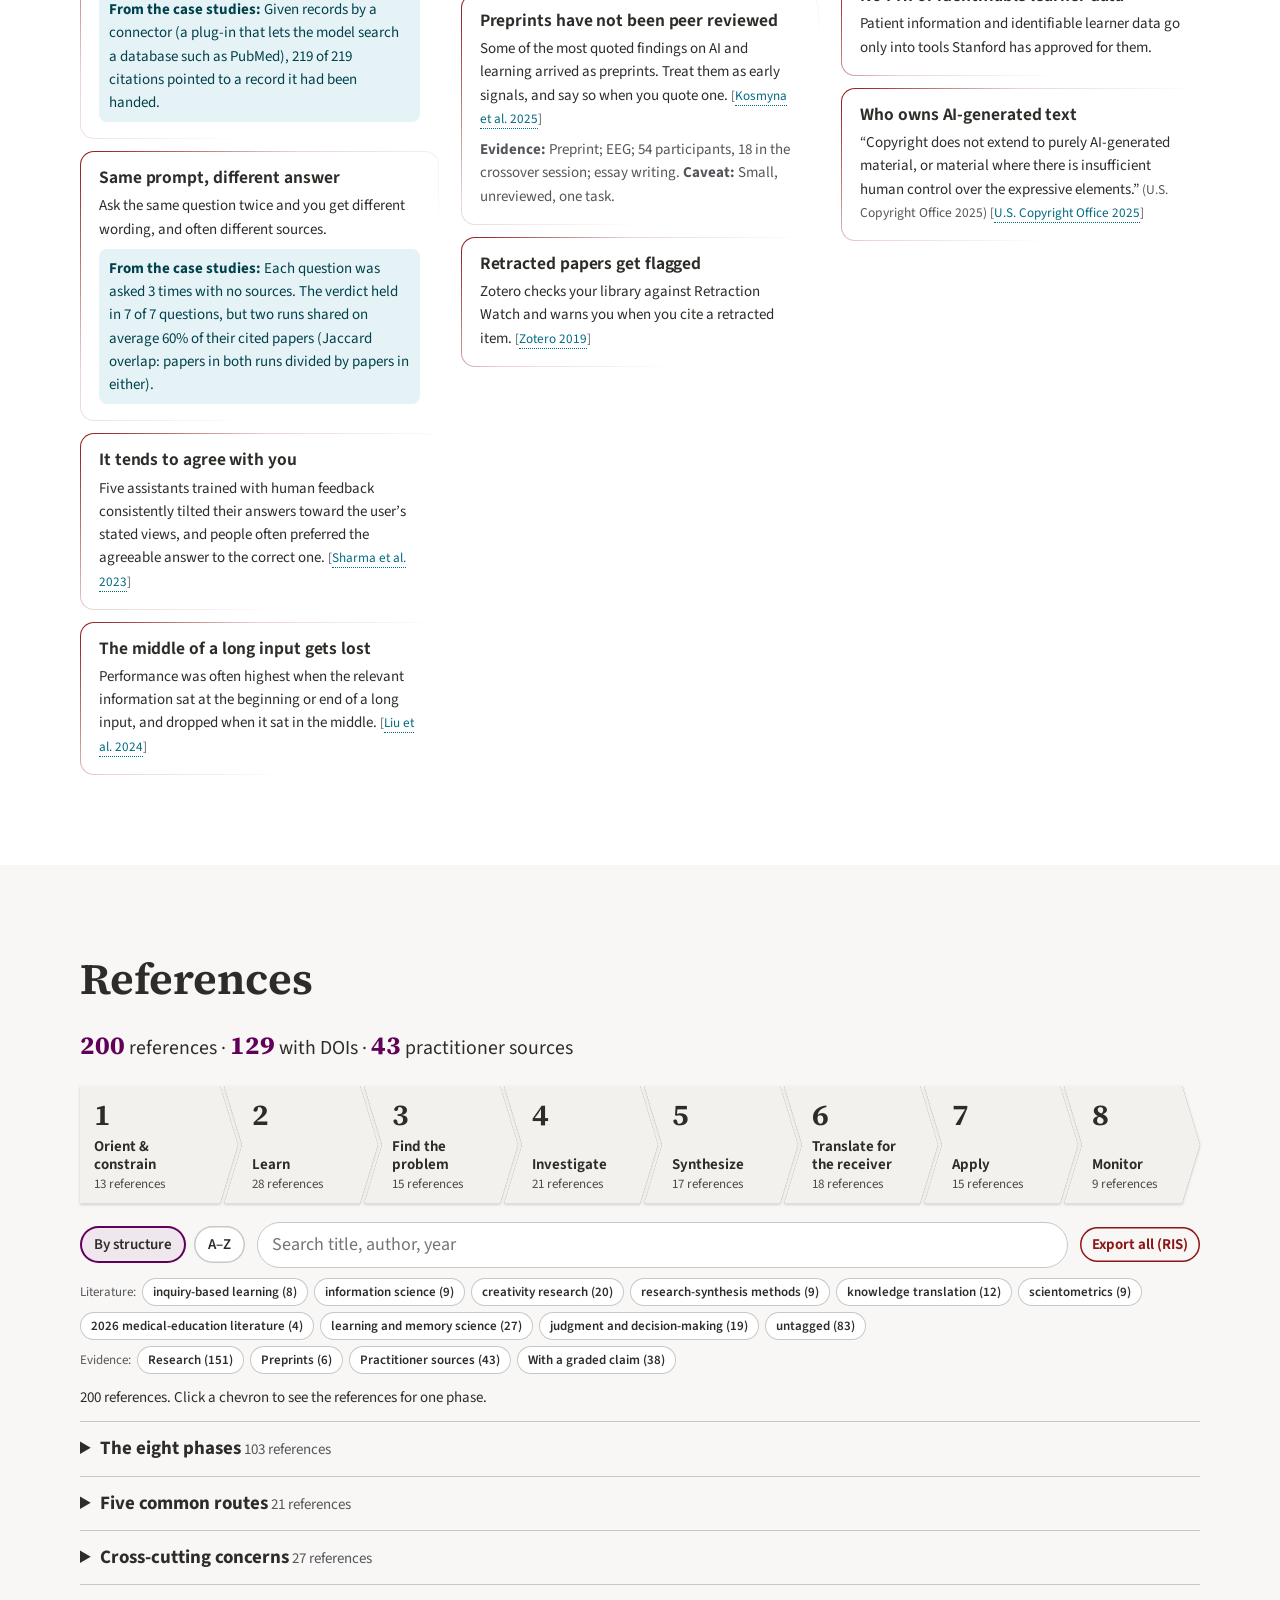
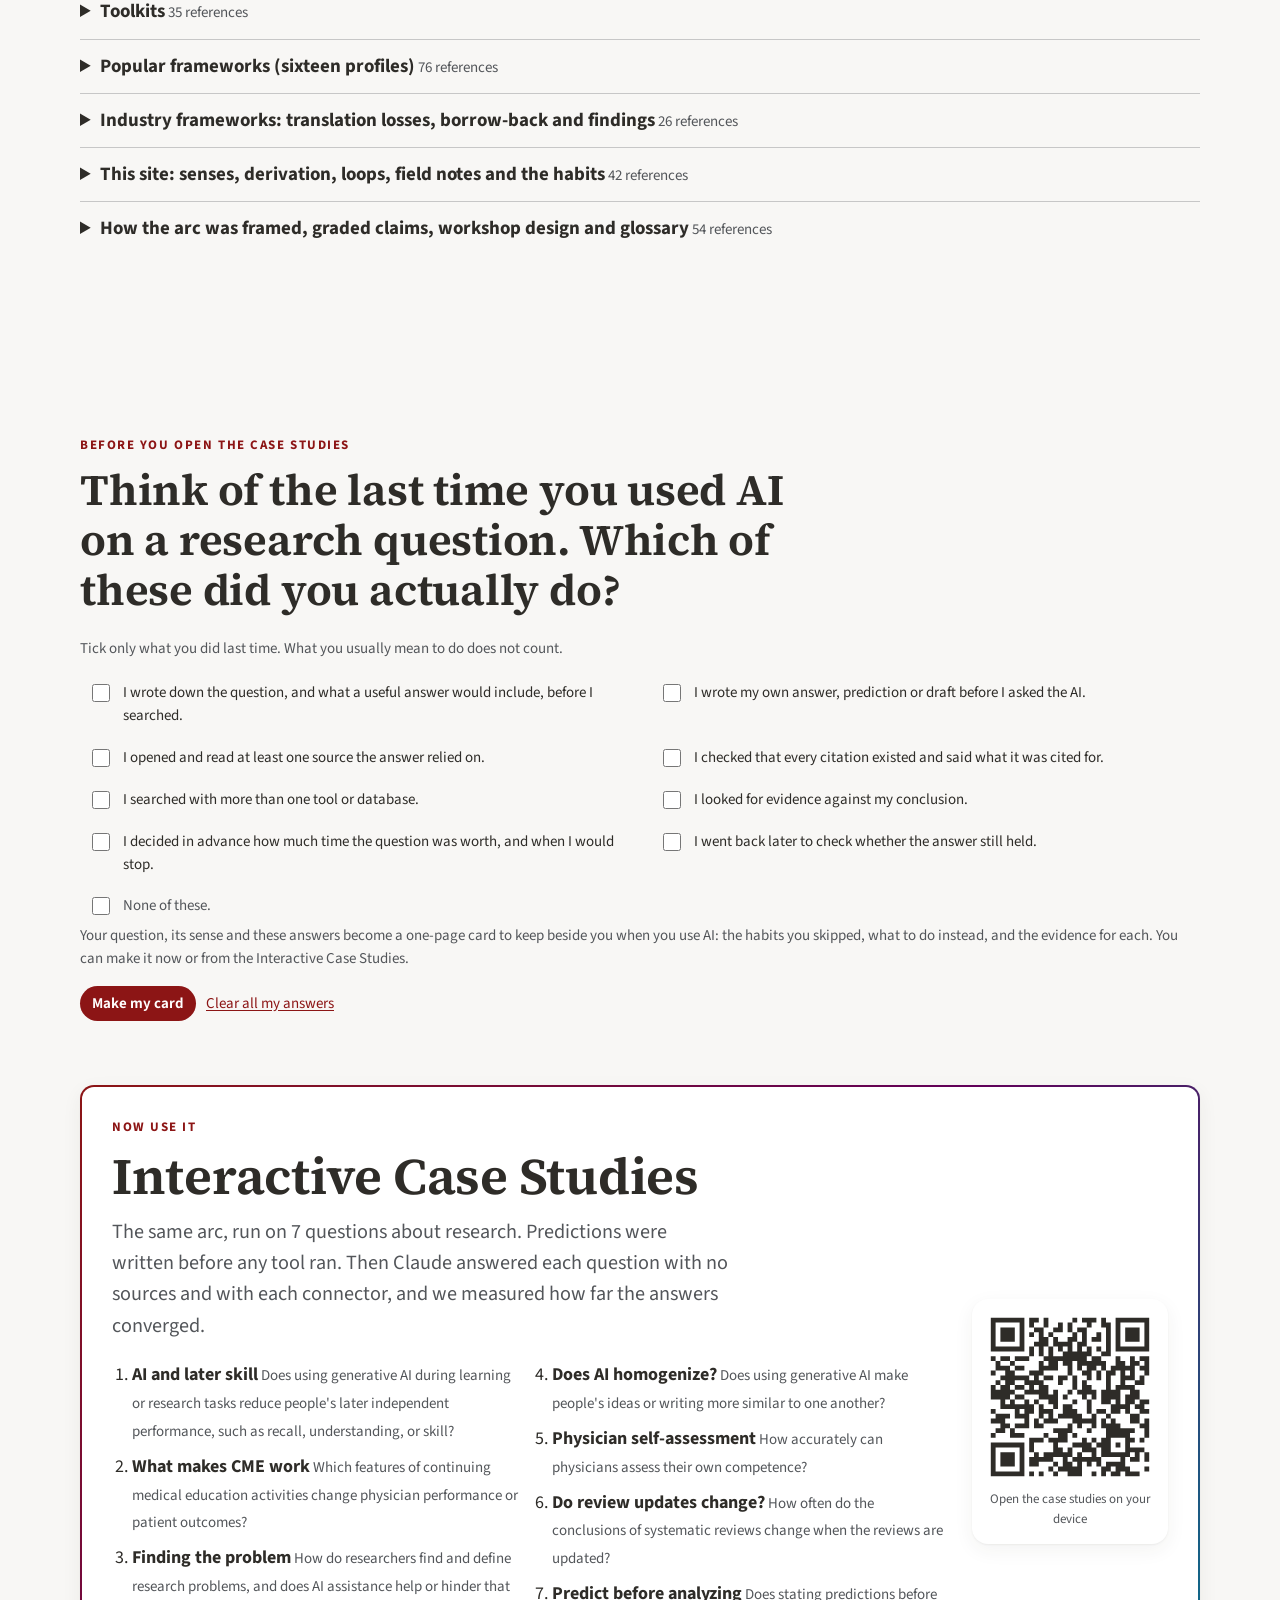
==== commit 7acf2bc3: "Update the workshop sites Built by arc-origins/pipeline/deploy.py: the Convergence Explorer at the r" ====
--- a/arc-origins/index.html
+++ b/arc-origins/index.html
@@ -10,7 +10,7 @@
     document.documentElement.classList.add('js');
     if (window.matchMedia && matchMedia('(prefers-reduced-motion: reduce)').matches) document.documentElement.classList.add('reduced');
   </script>
-  <script type="module" crossorigin src="./assets/index-Gzv9JC2J.js"></script>
+  <script type="module" crossorigin src="./assets/index-oJcpkbxT.js"></script>
   <link rel="stylesheet" crossorigin href="./assets/index-B0syyqDn.css">
 </head>
 <body>
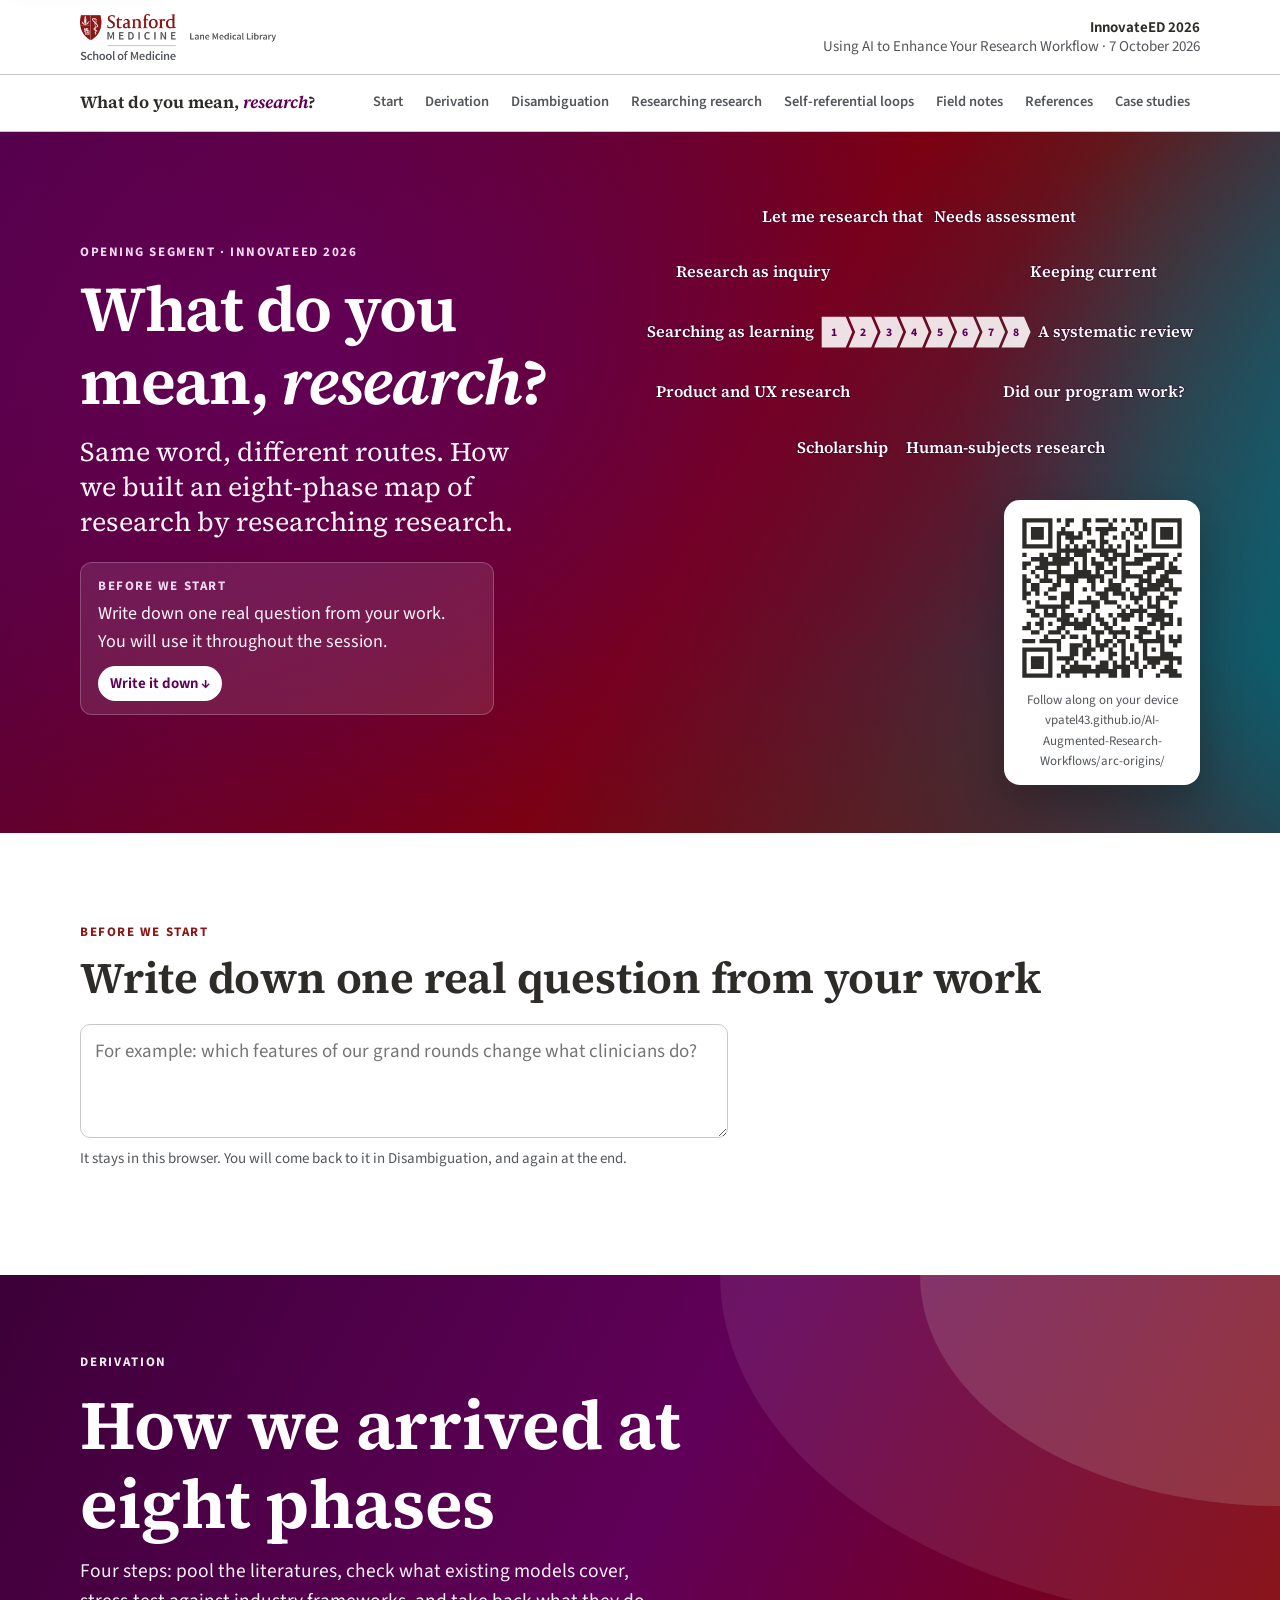
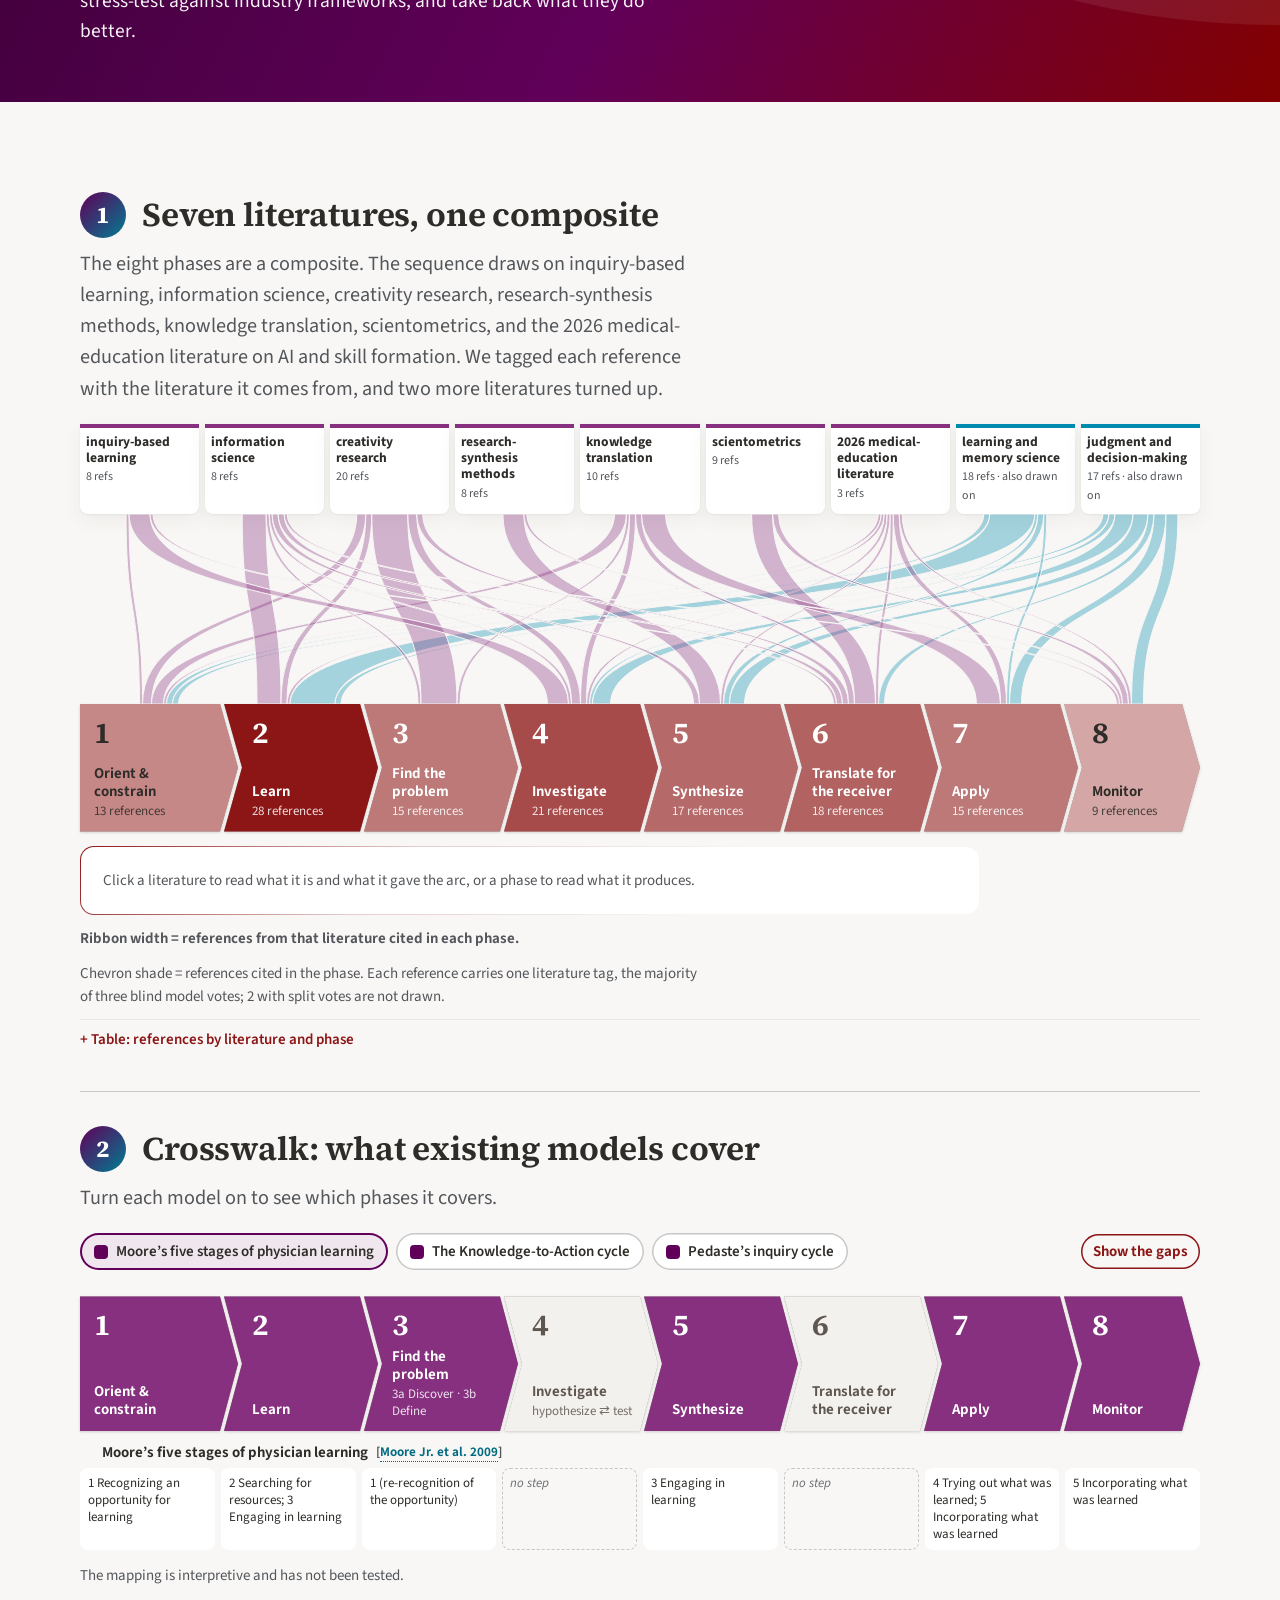
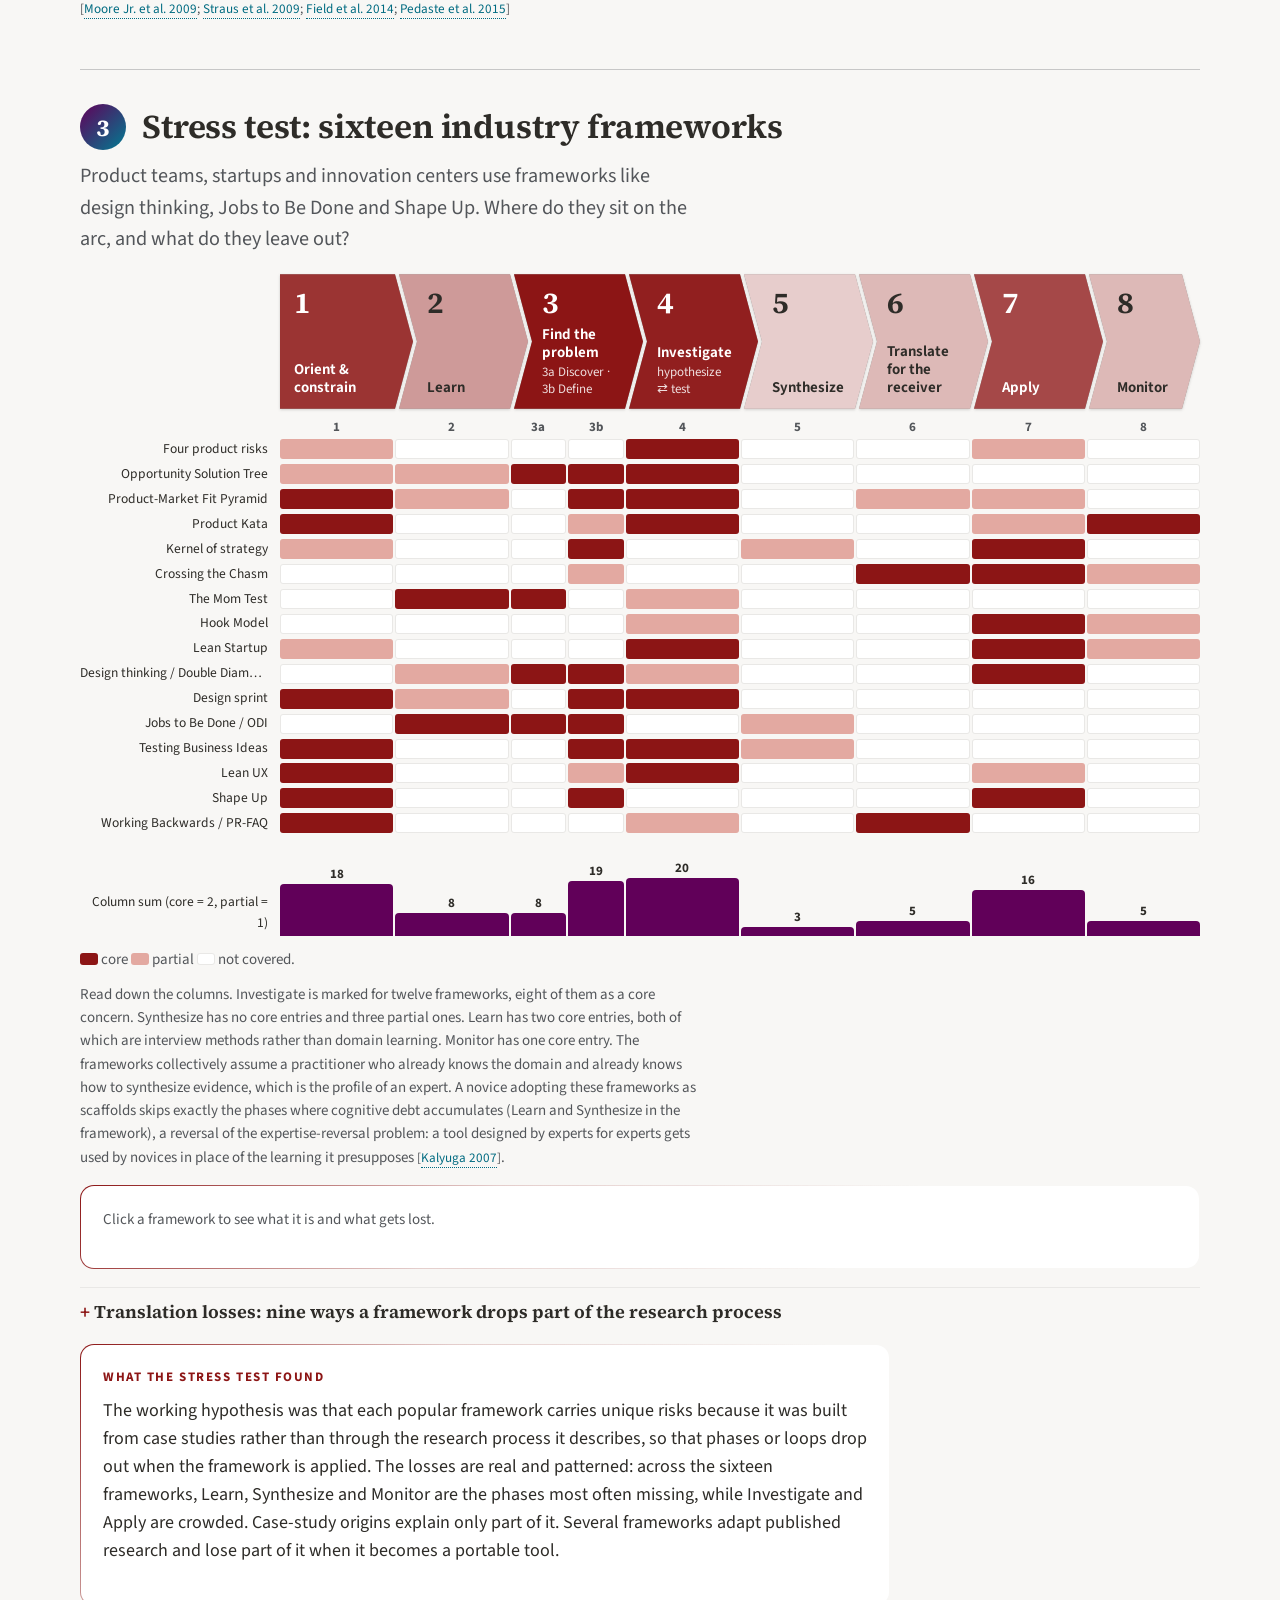
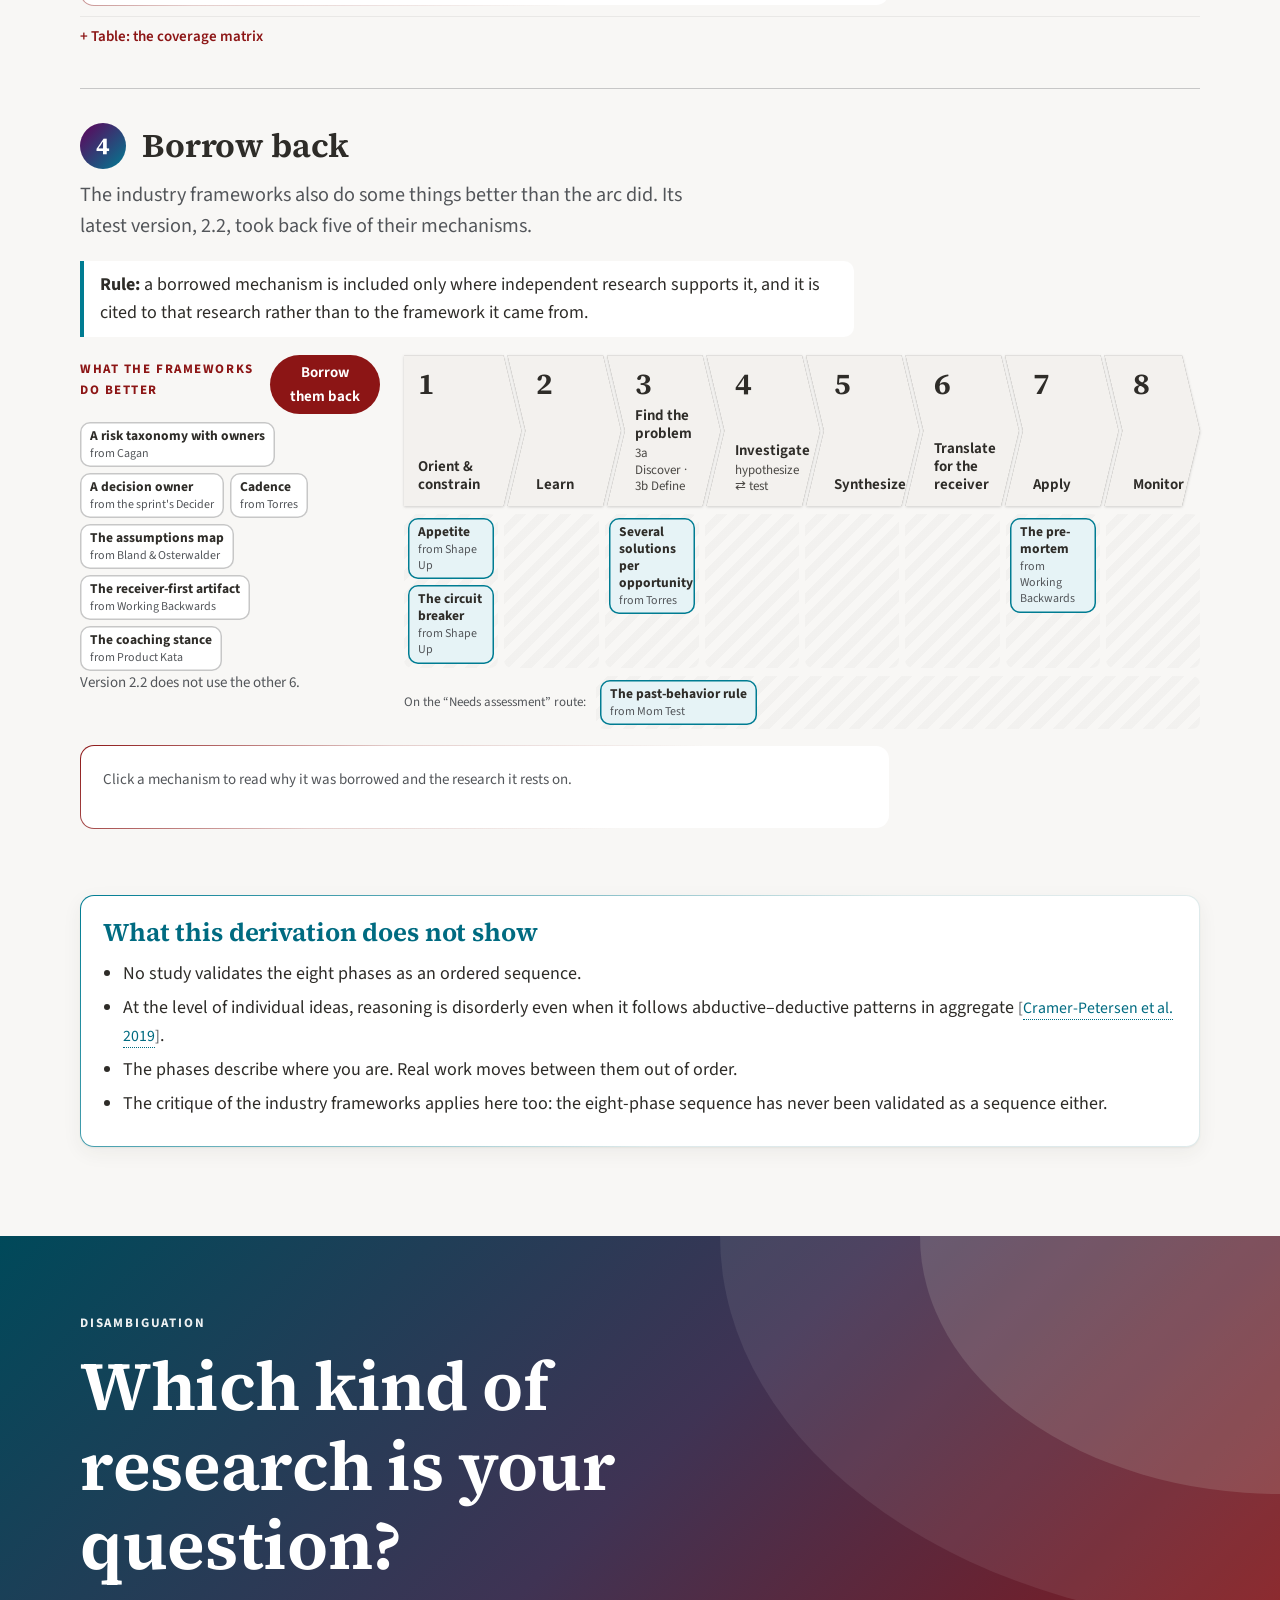
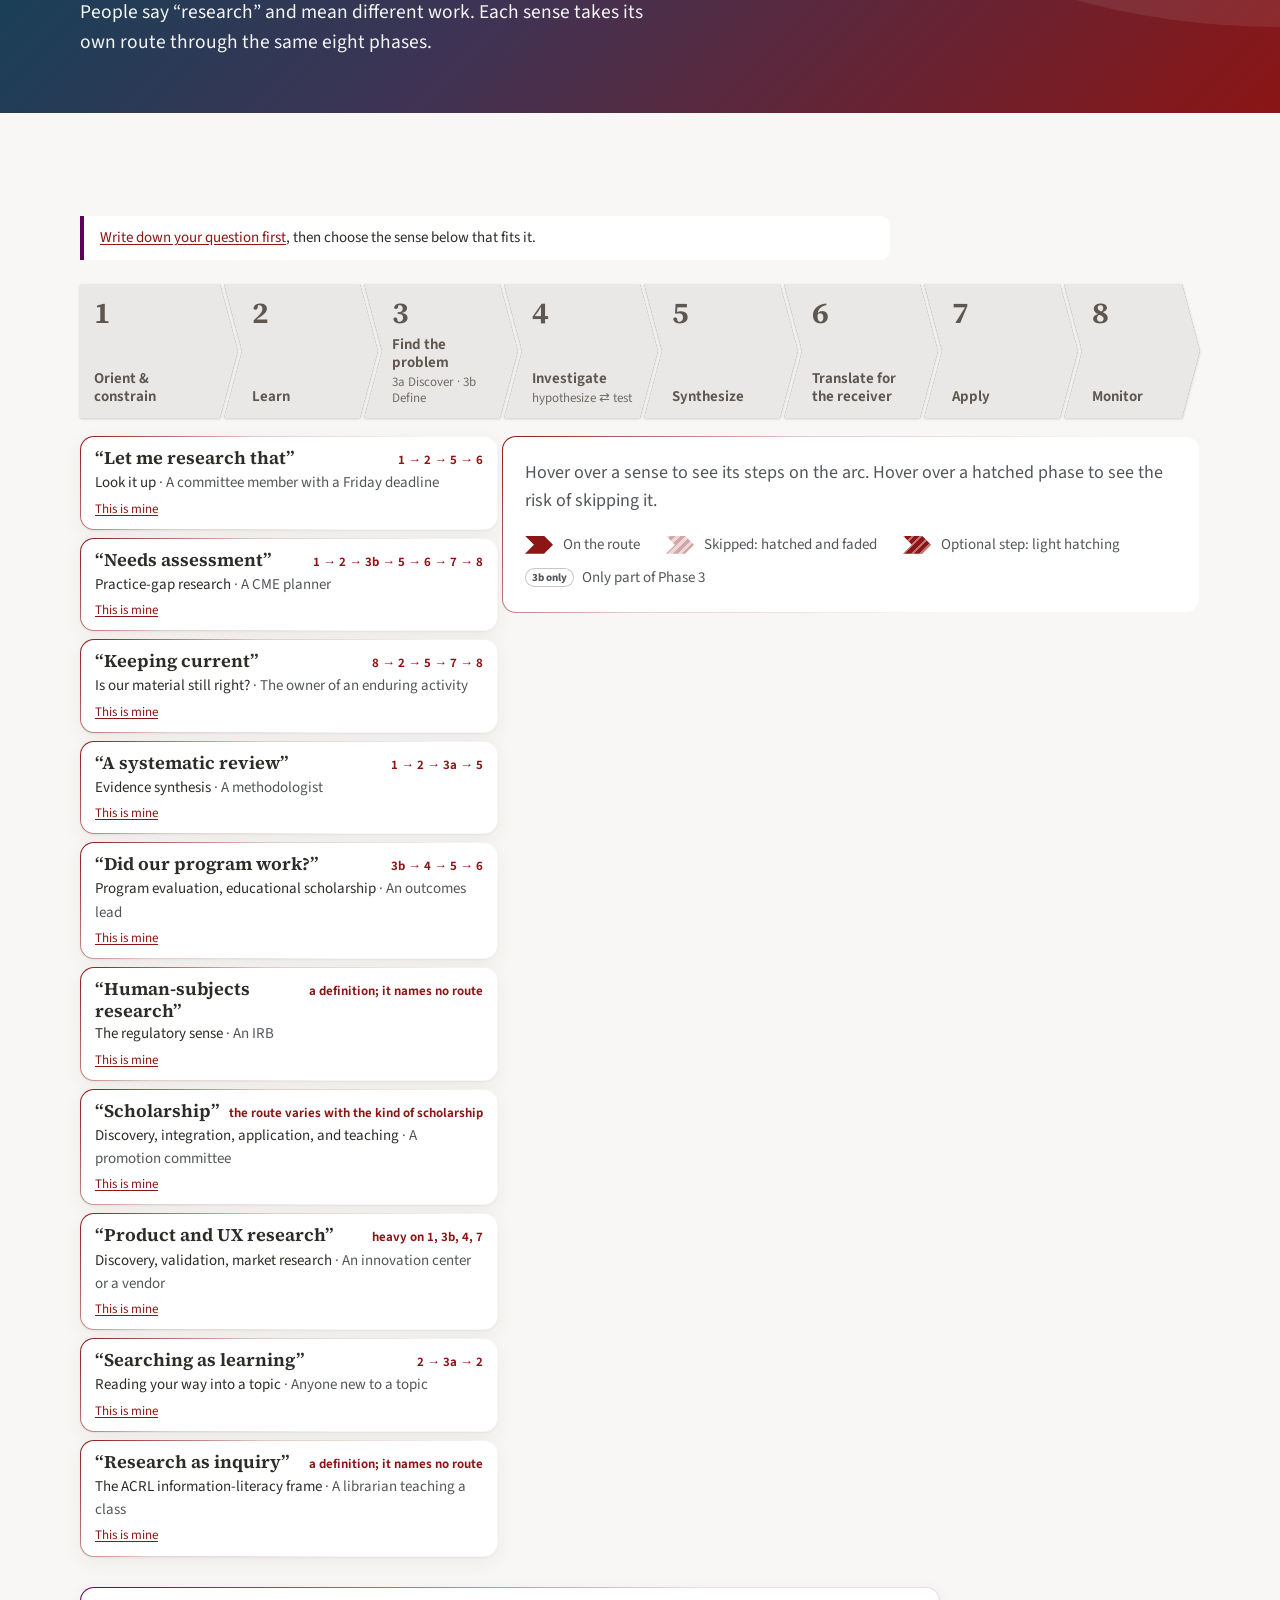
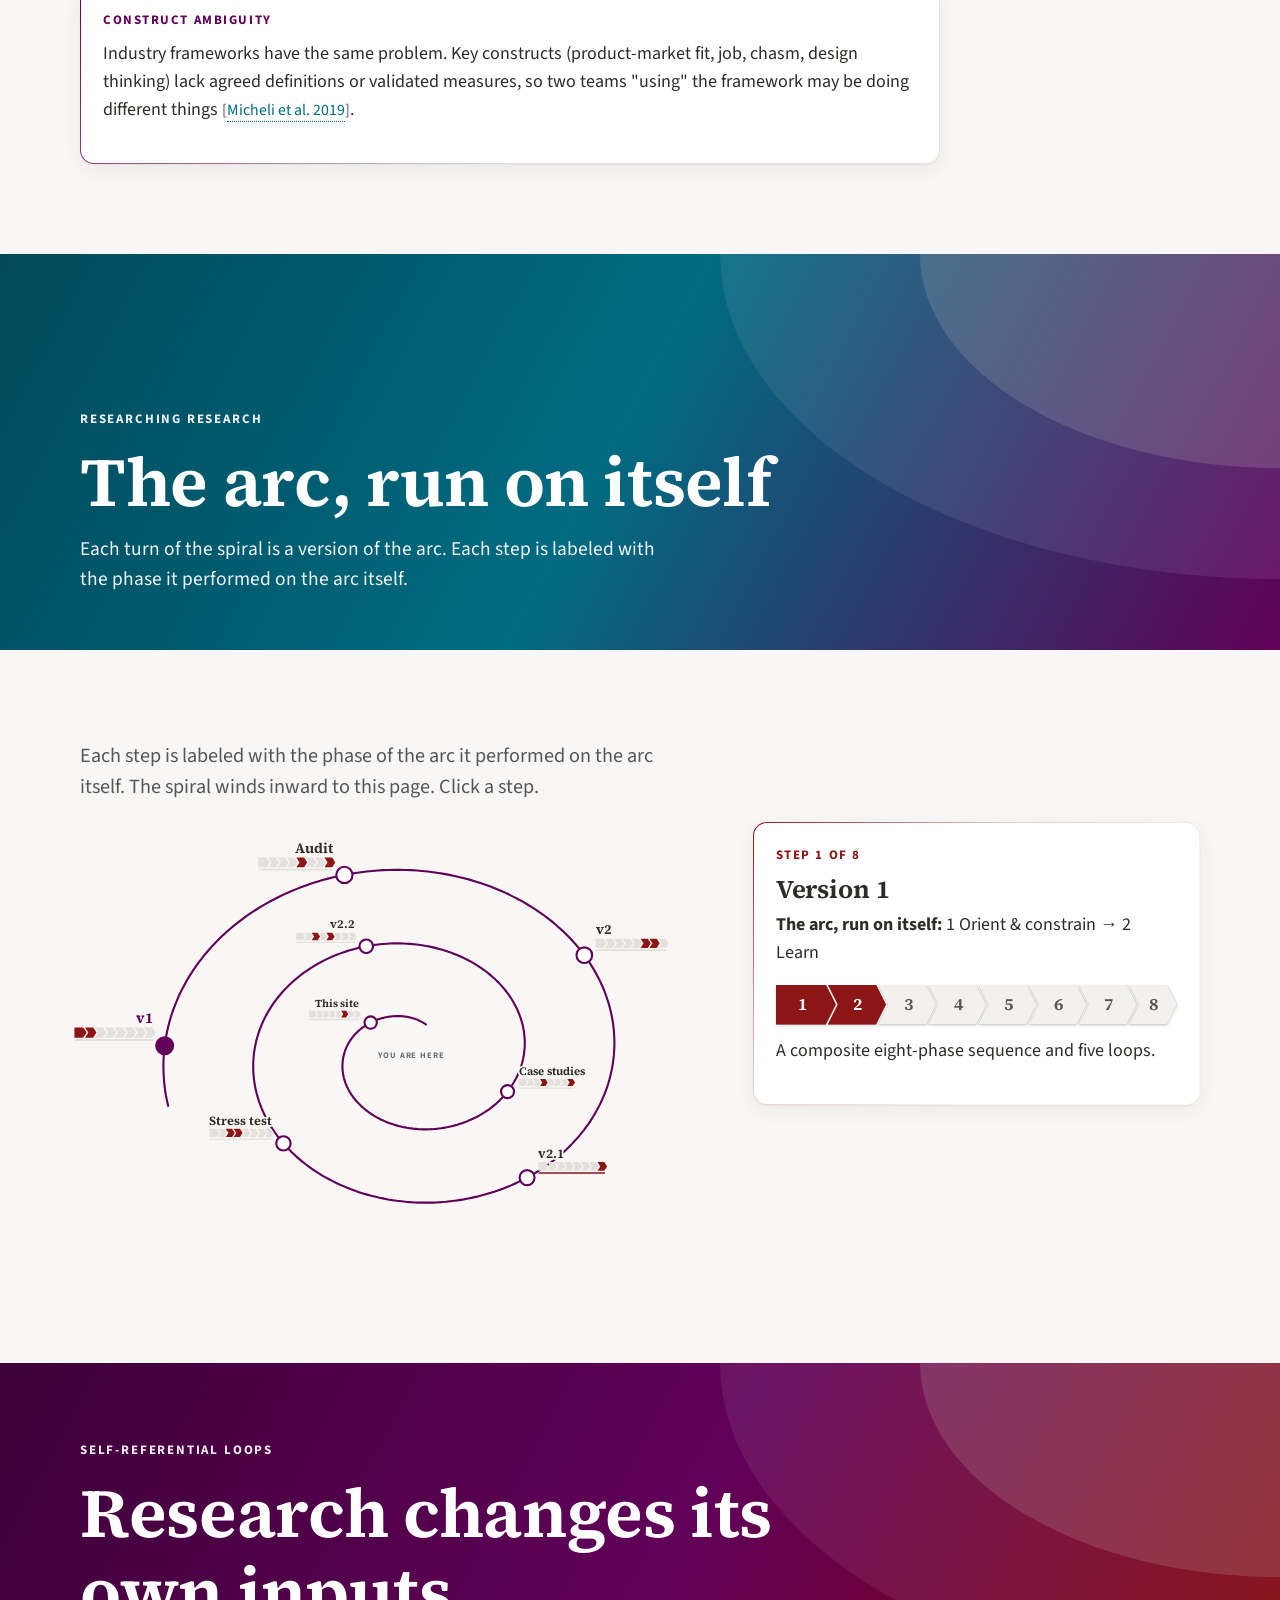
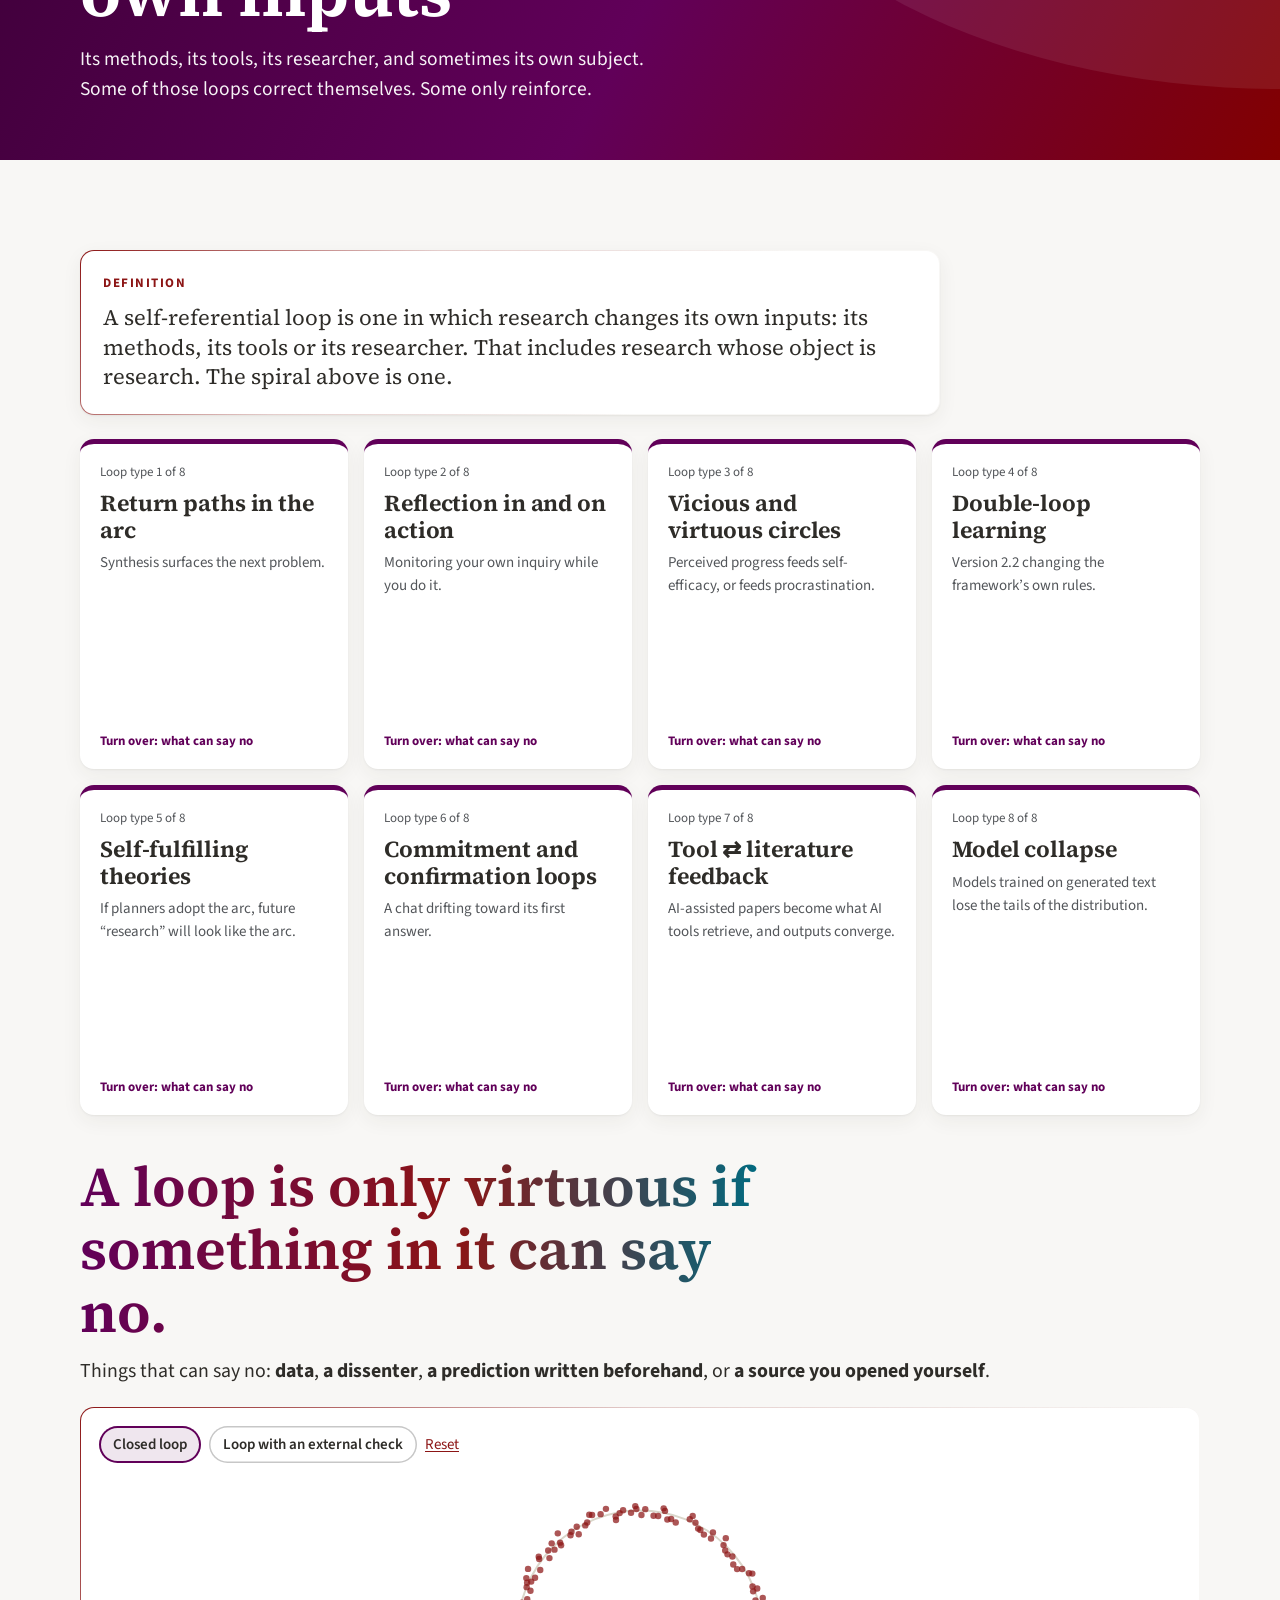
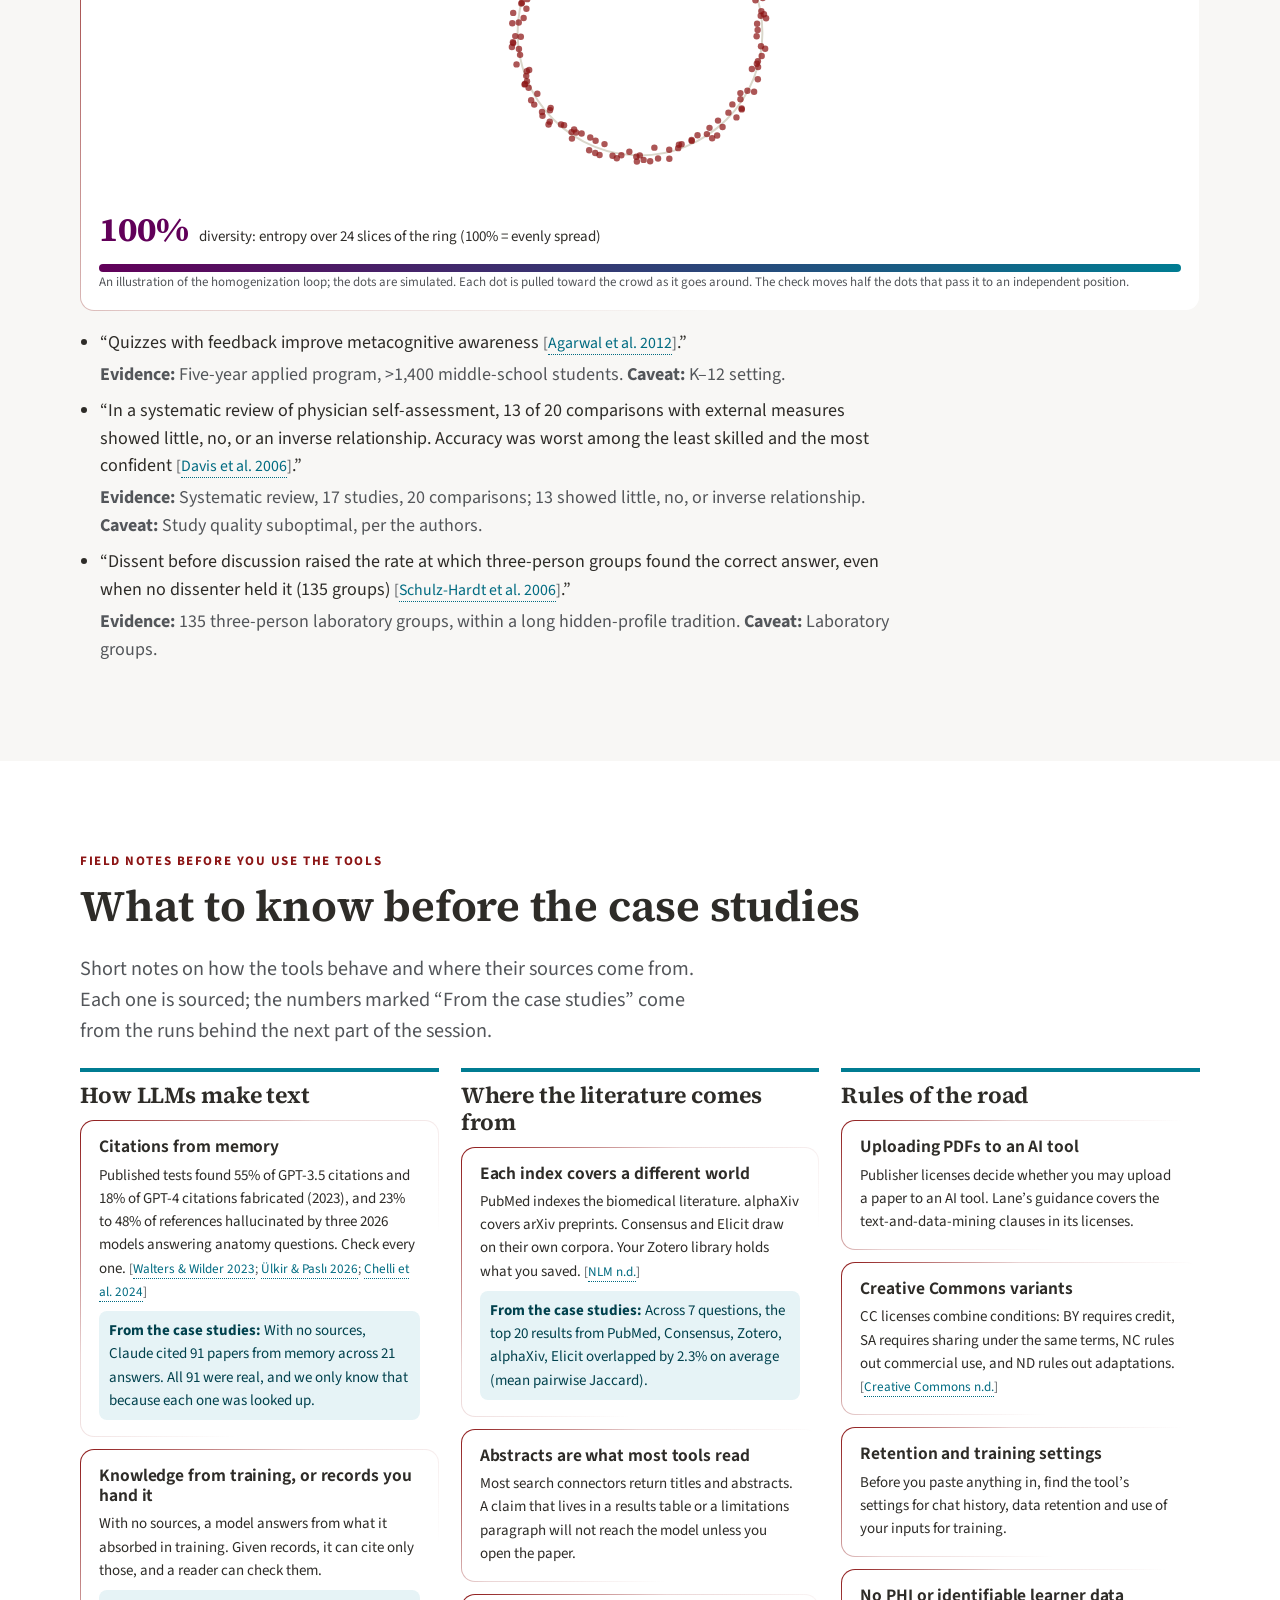
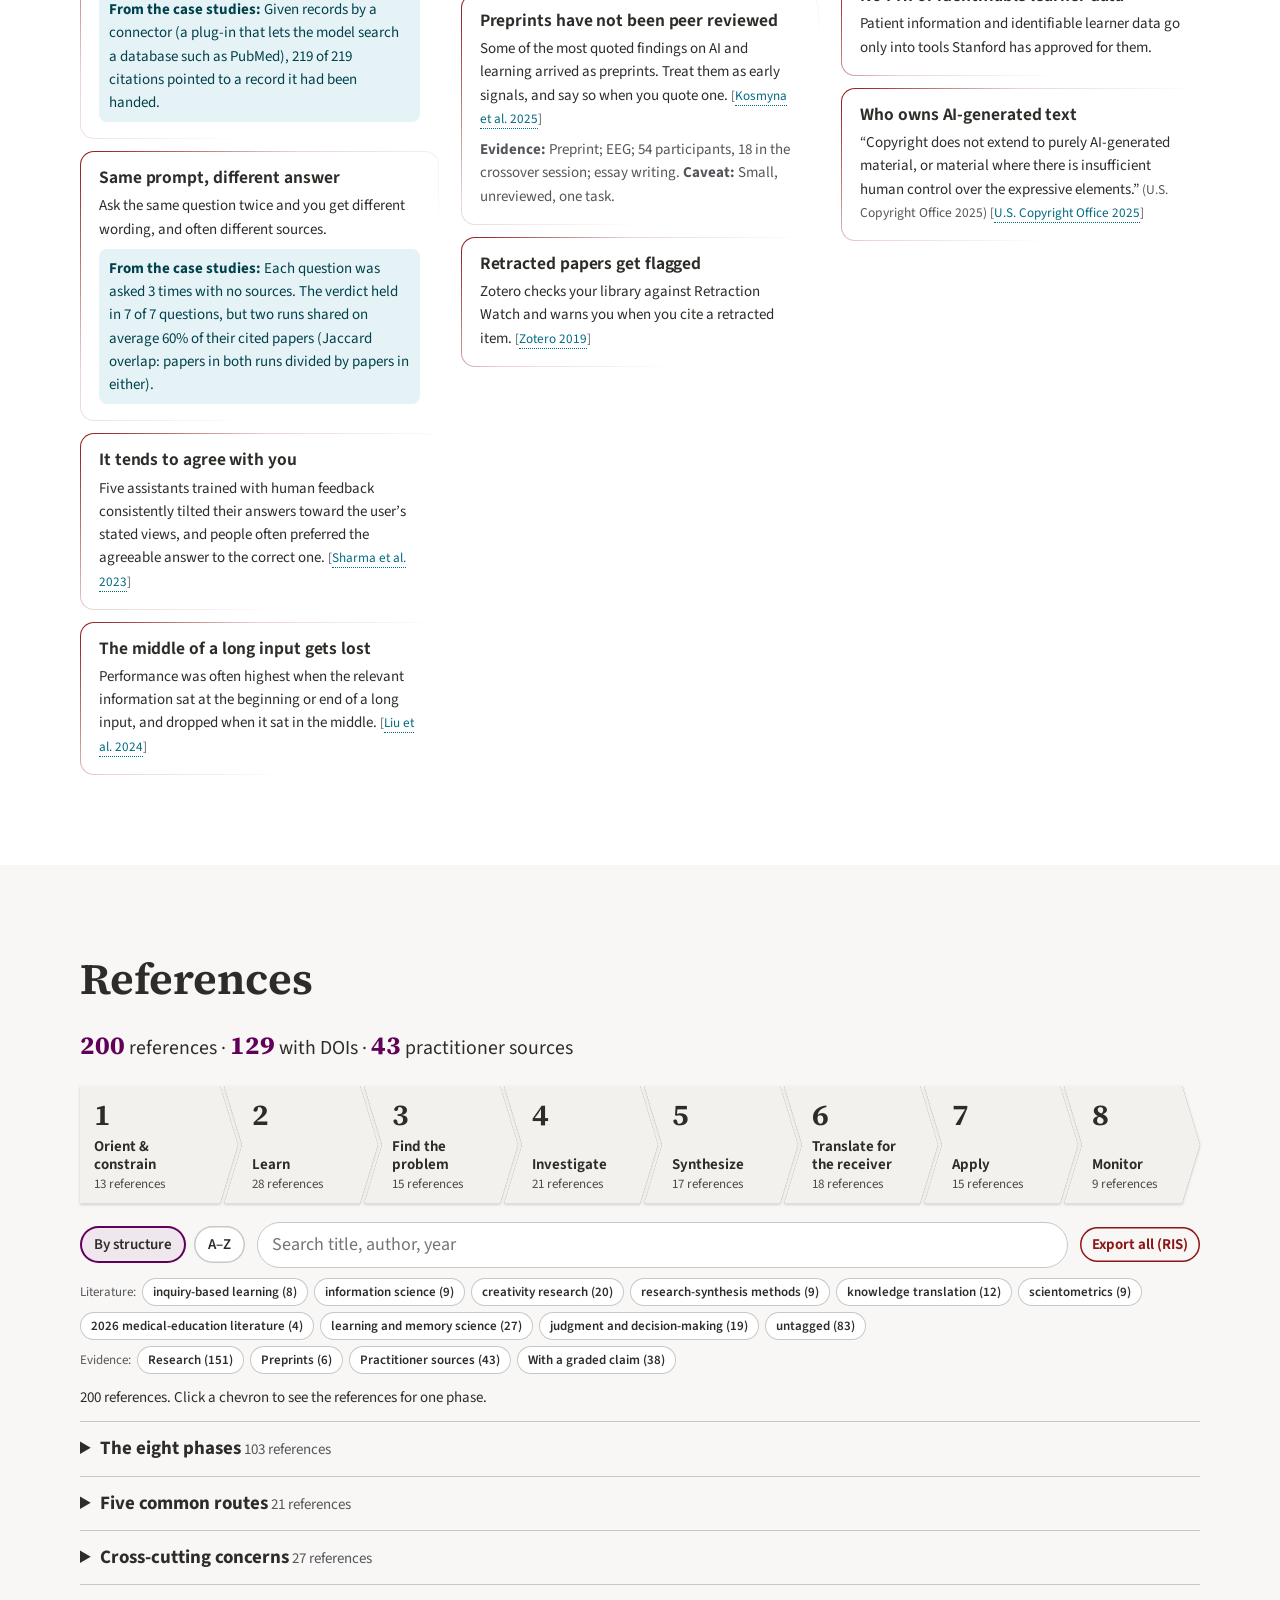
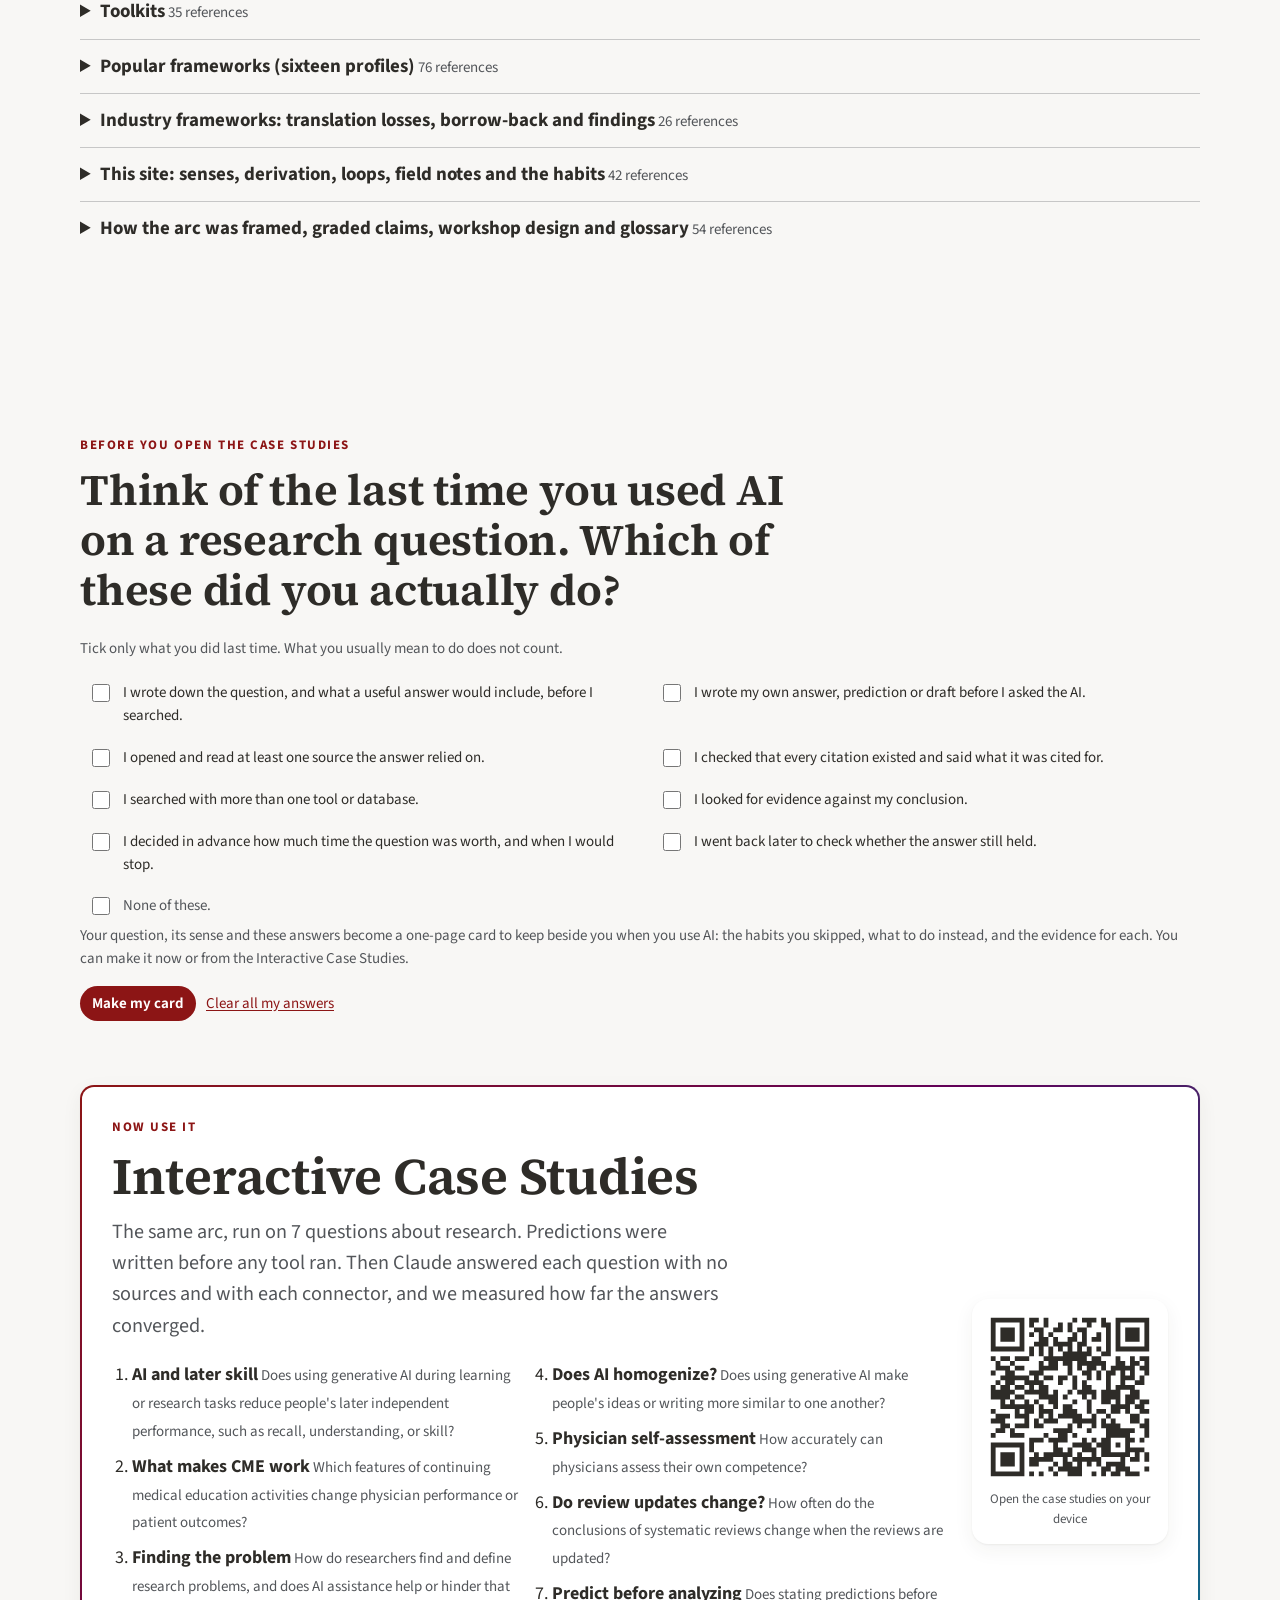
==== commit 41716a04: "Update the workshop sites Built by arc-origins/pipeline/deploy.py: Interactive Case Studies at the r" ====
--- a/arc-origins/index.html
+++ b/arc-origins/index.html
@@ -10,7 +10,7 @@
     document.documentElement.classList.add('js');
     if (window.matchMedia && matchMedia('(prefers-reduced-motion: reduce)').matches) document.documentElement.classList.add('reduced');
   </script>
-  <script type="module" crossorigin src="./assets/index-oJcpkbxT.js"></script>
+  <script type="module" crossorigin src="./assets/index-DKTODyLZ.js"></script>
   <link rel="stylesheet" crossorigin href="./assets/index-B0syyqDn.css">
 </head>
 <body>
